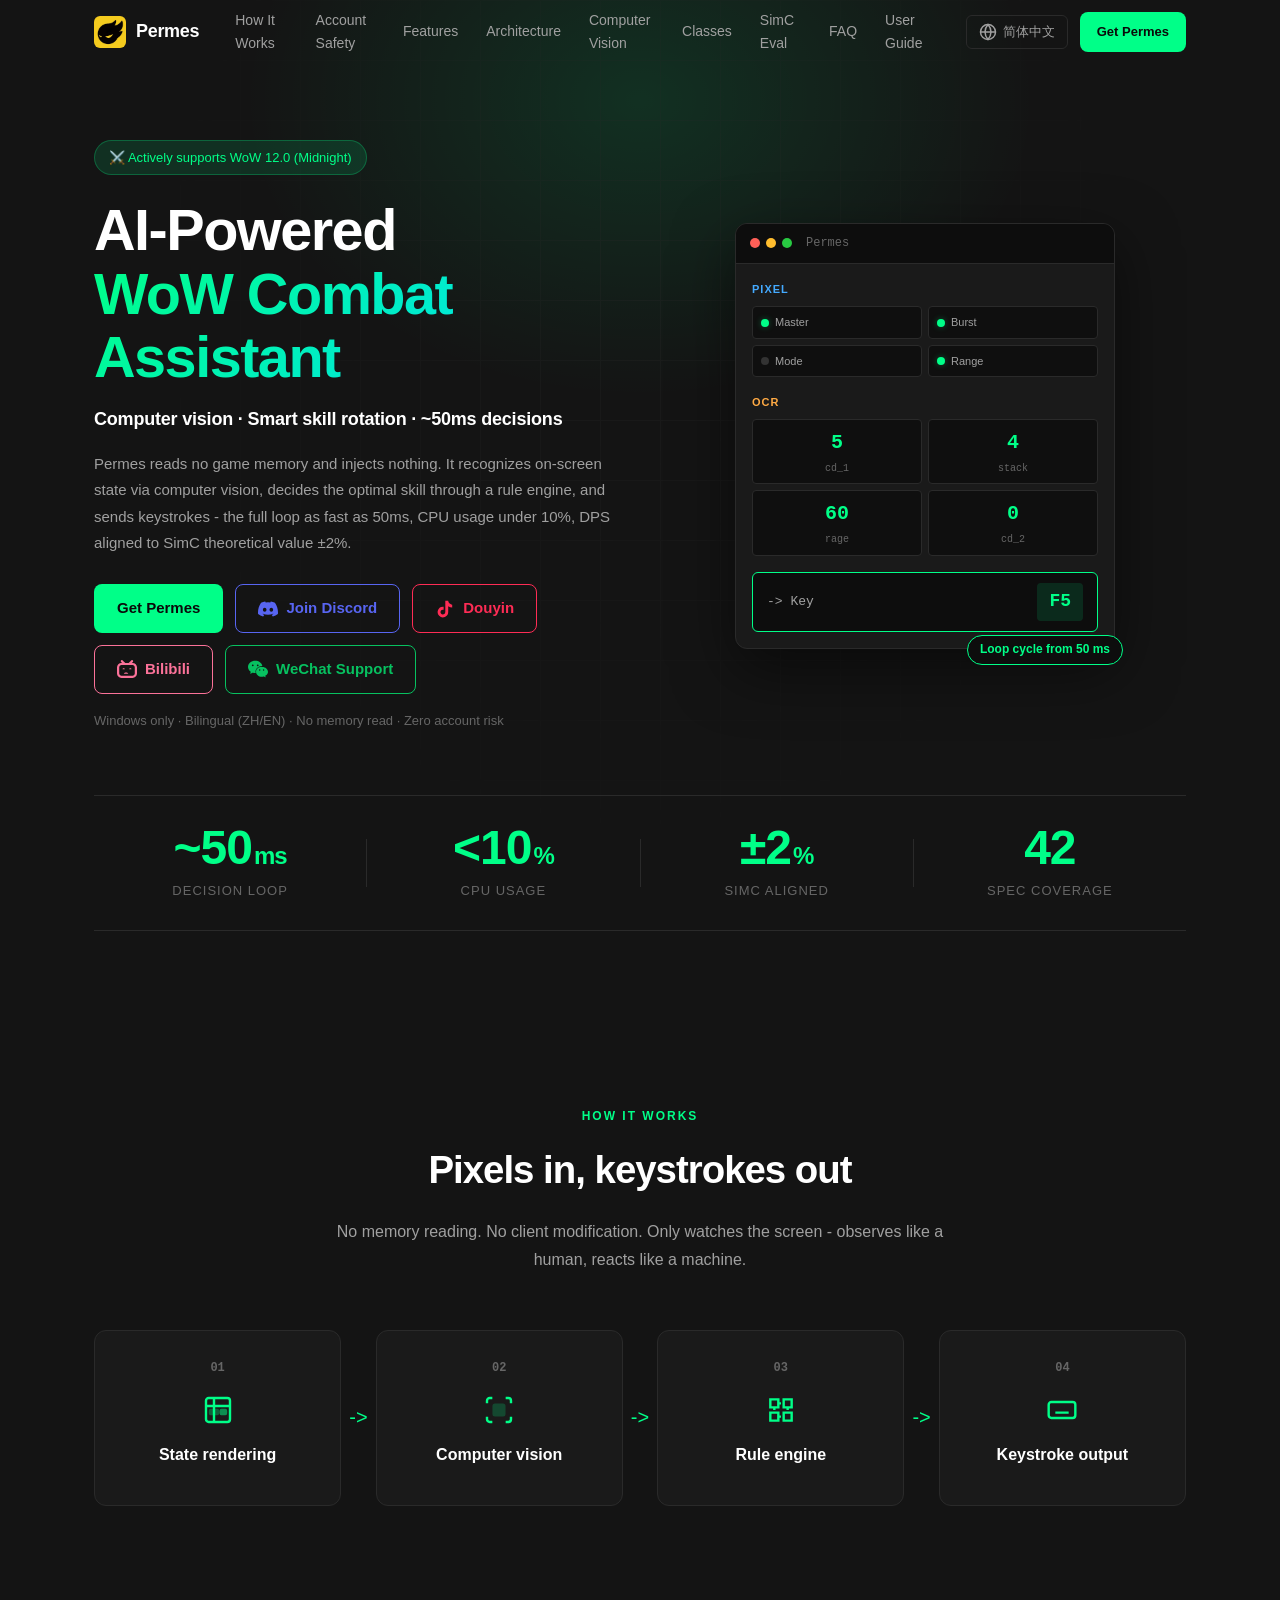
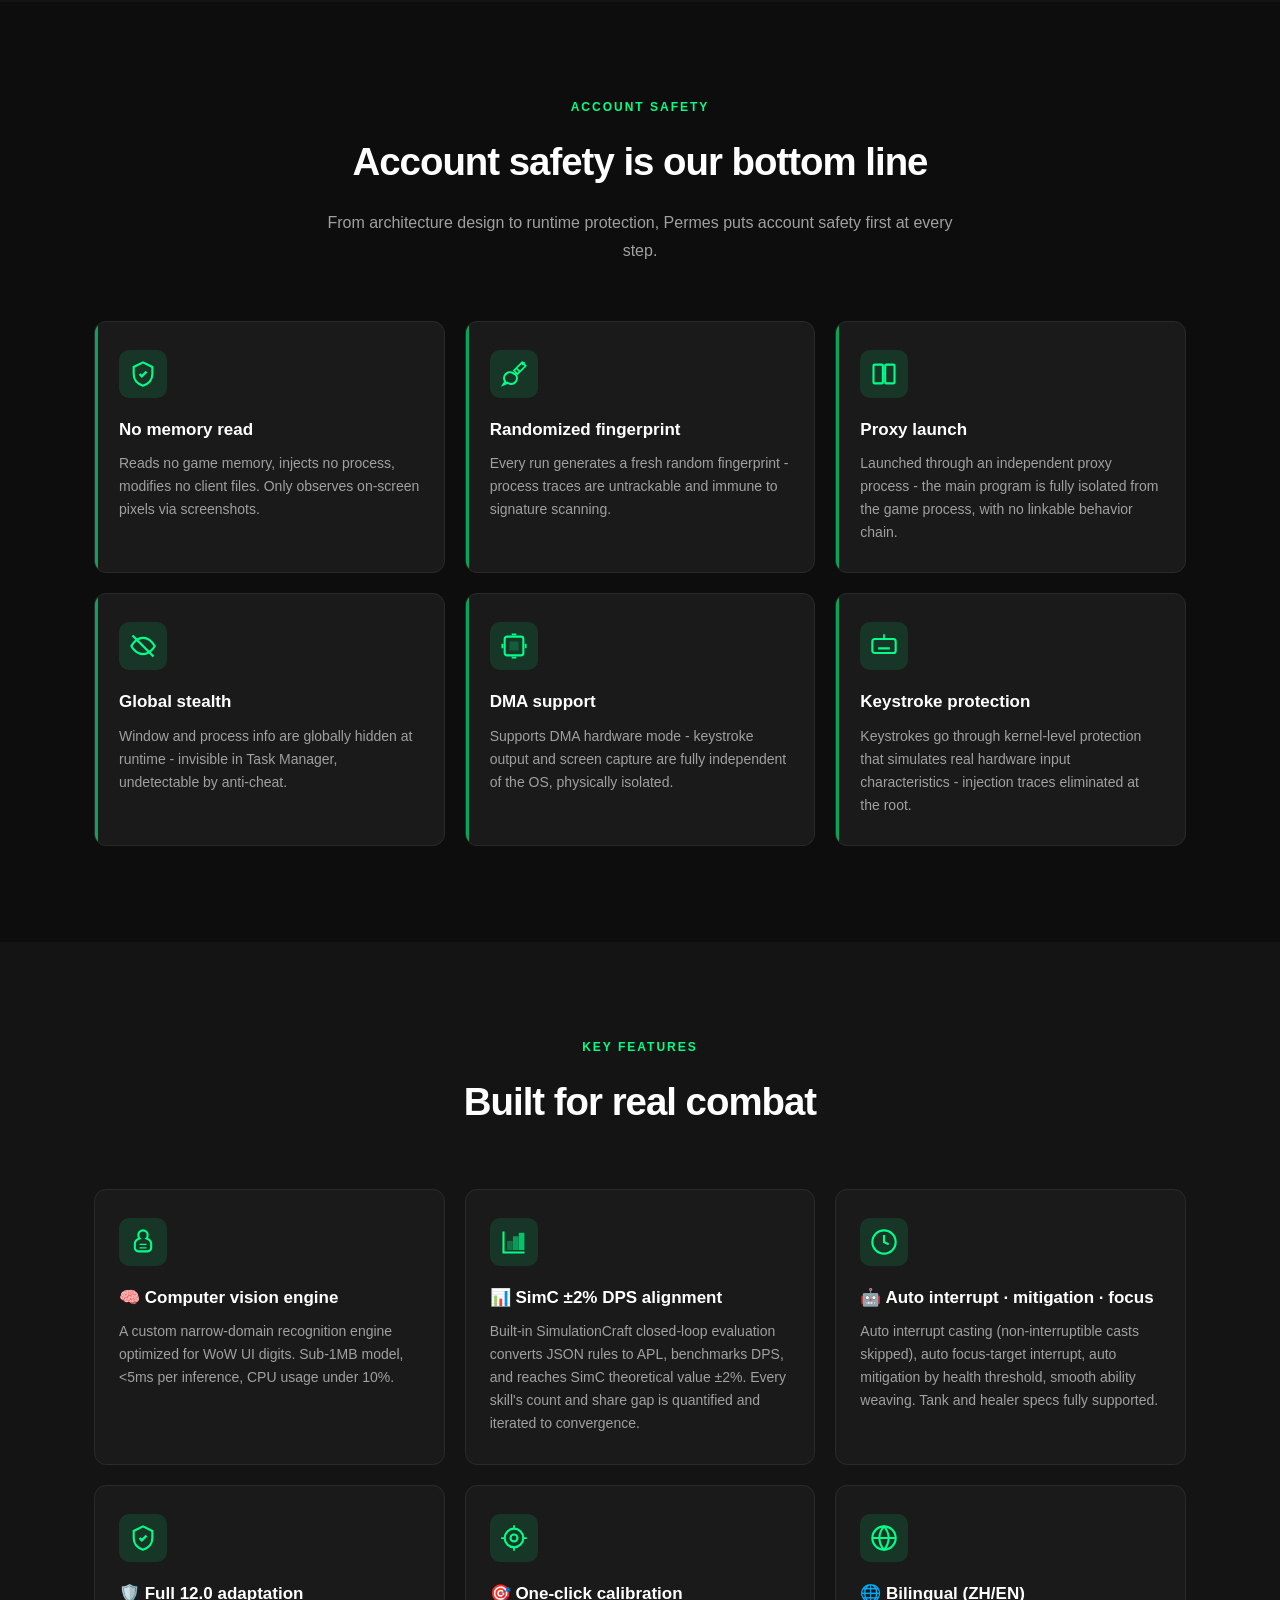
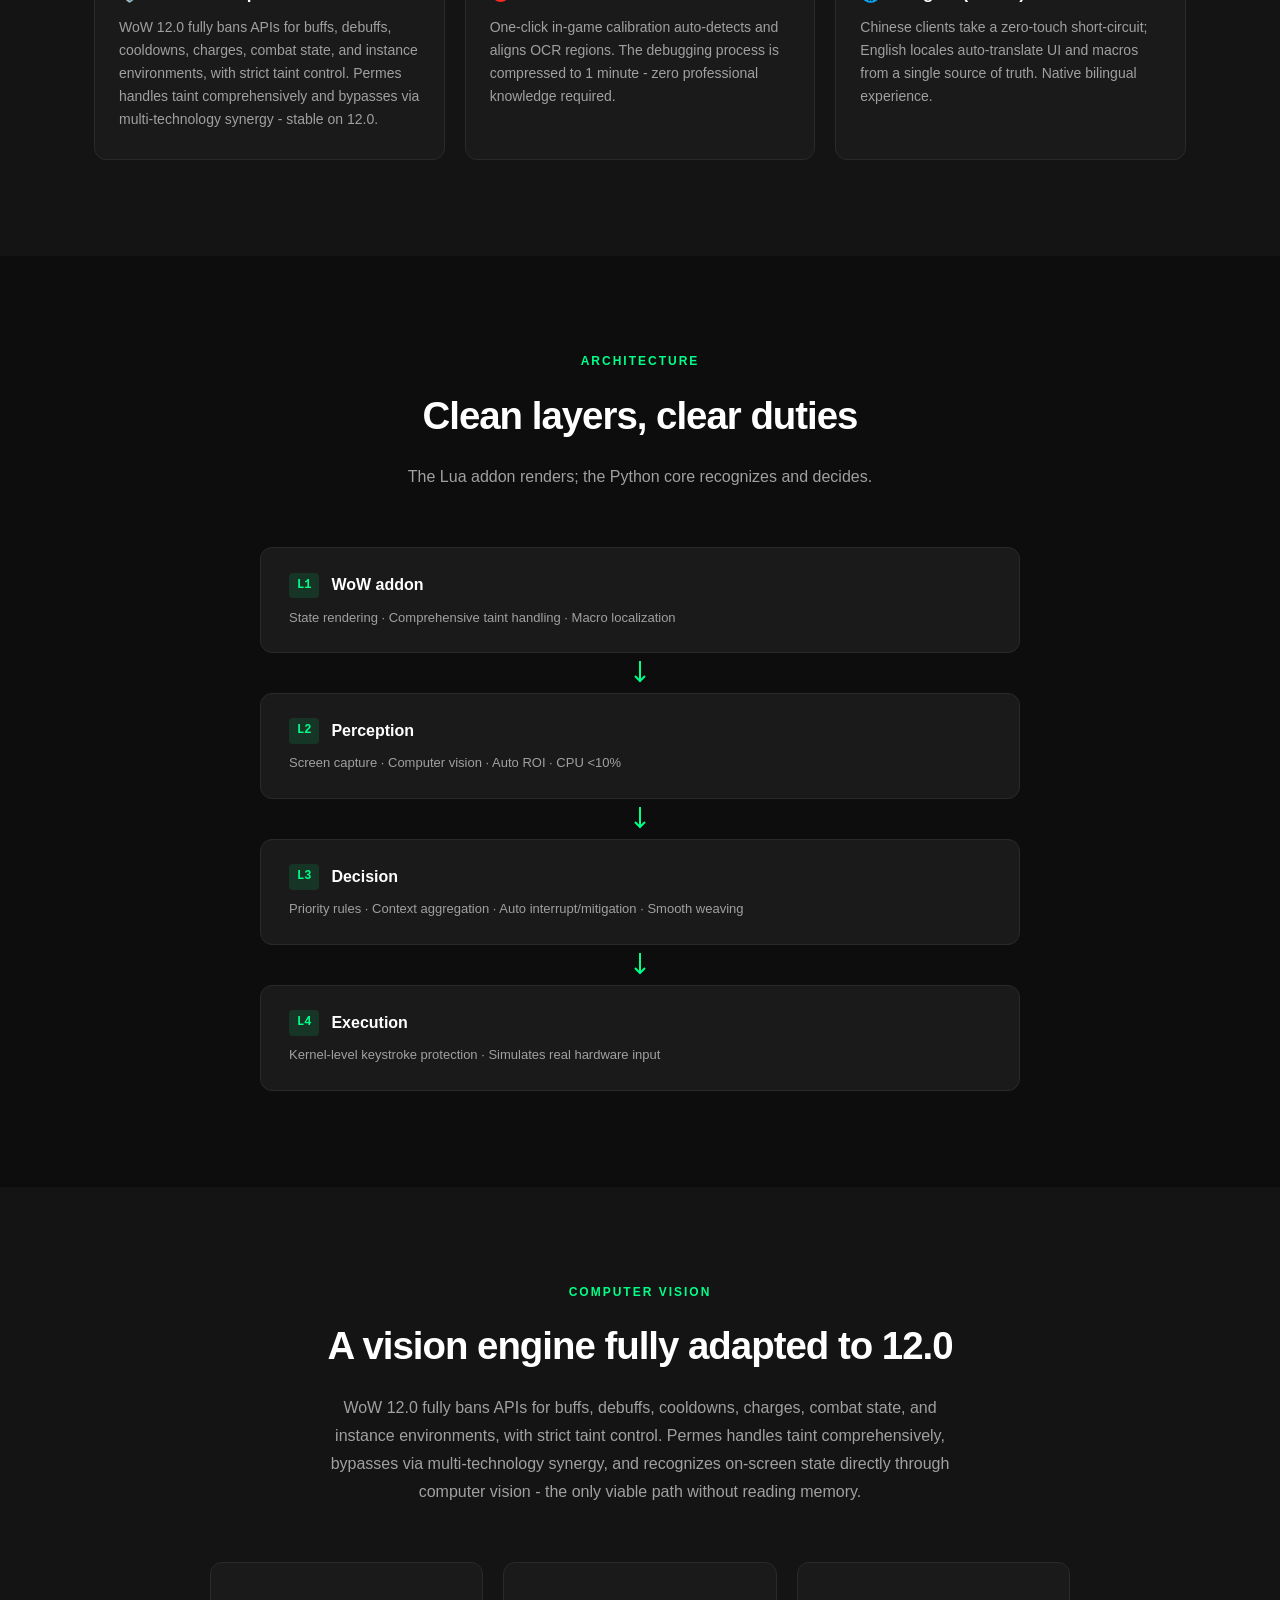
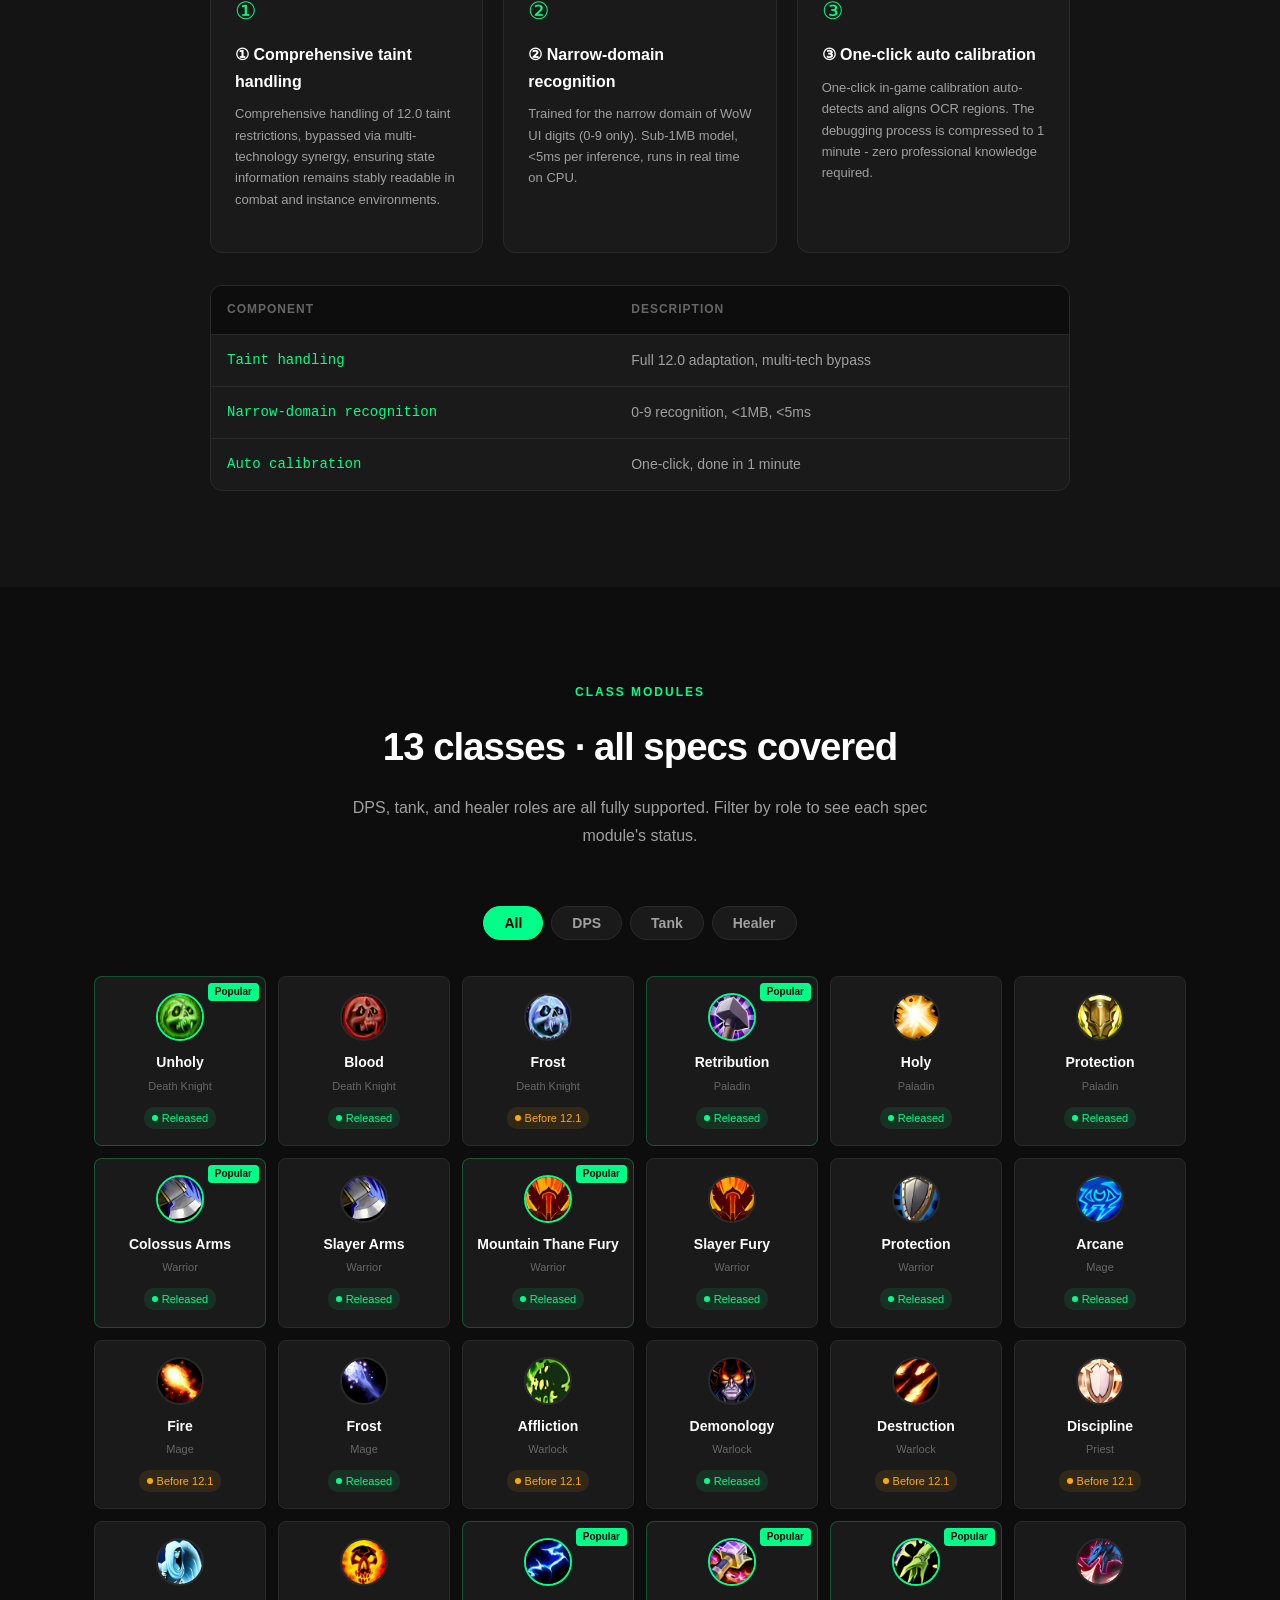
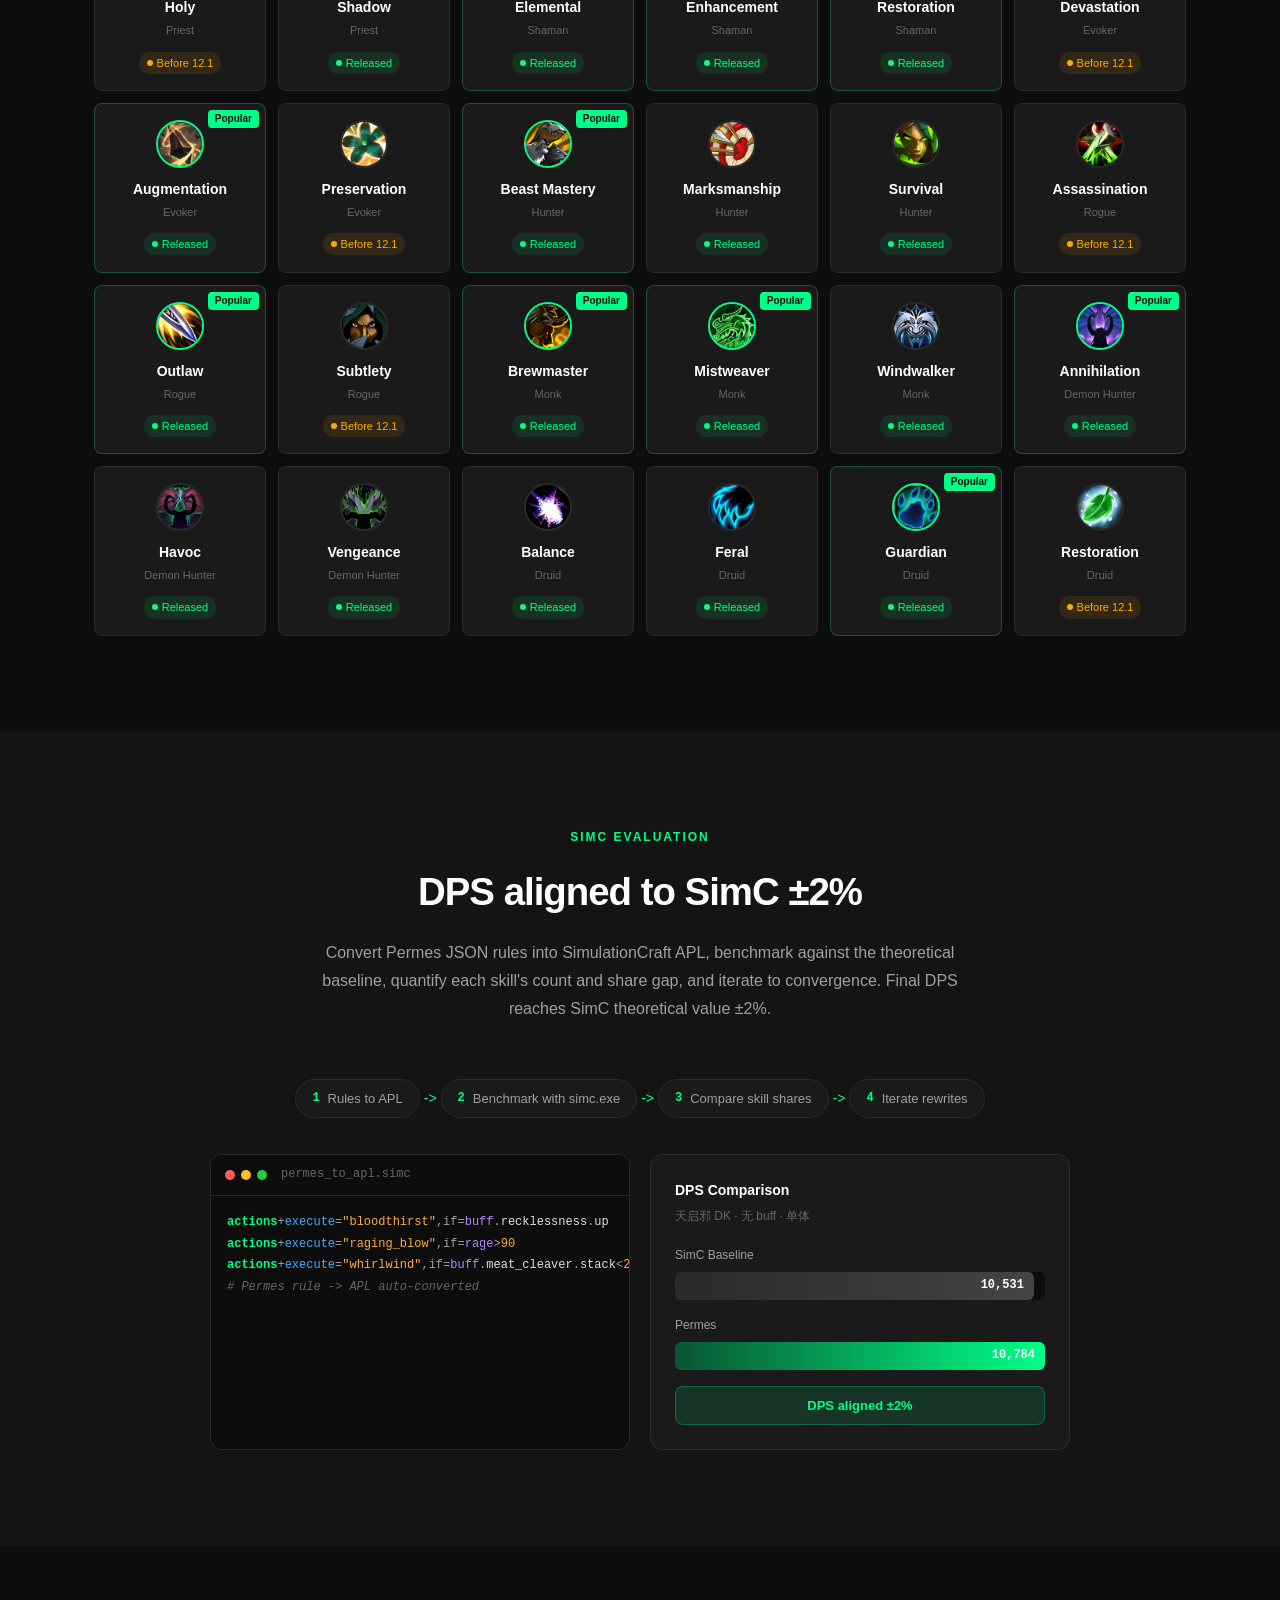
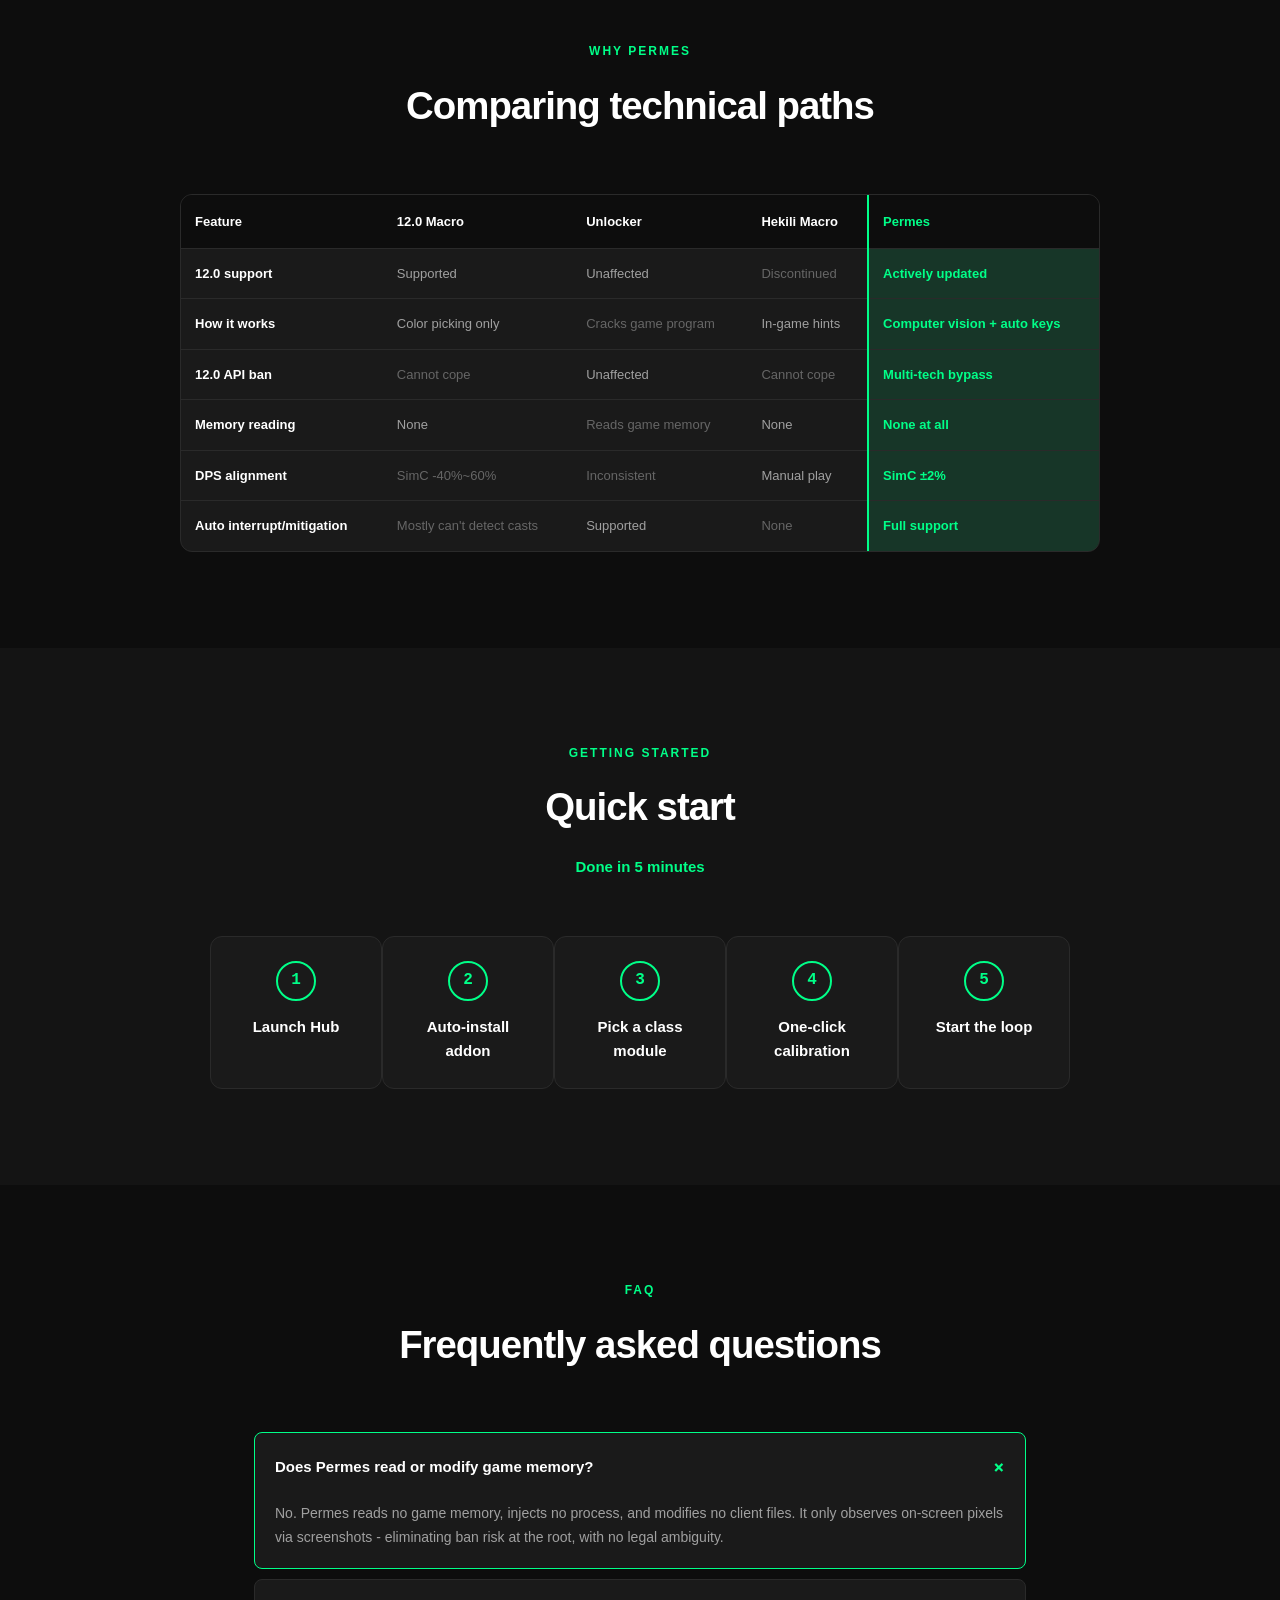
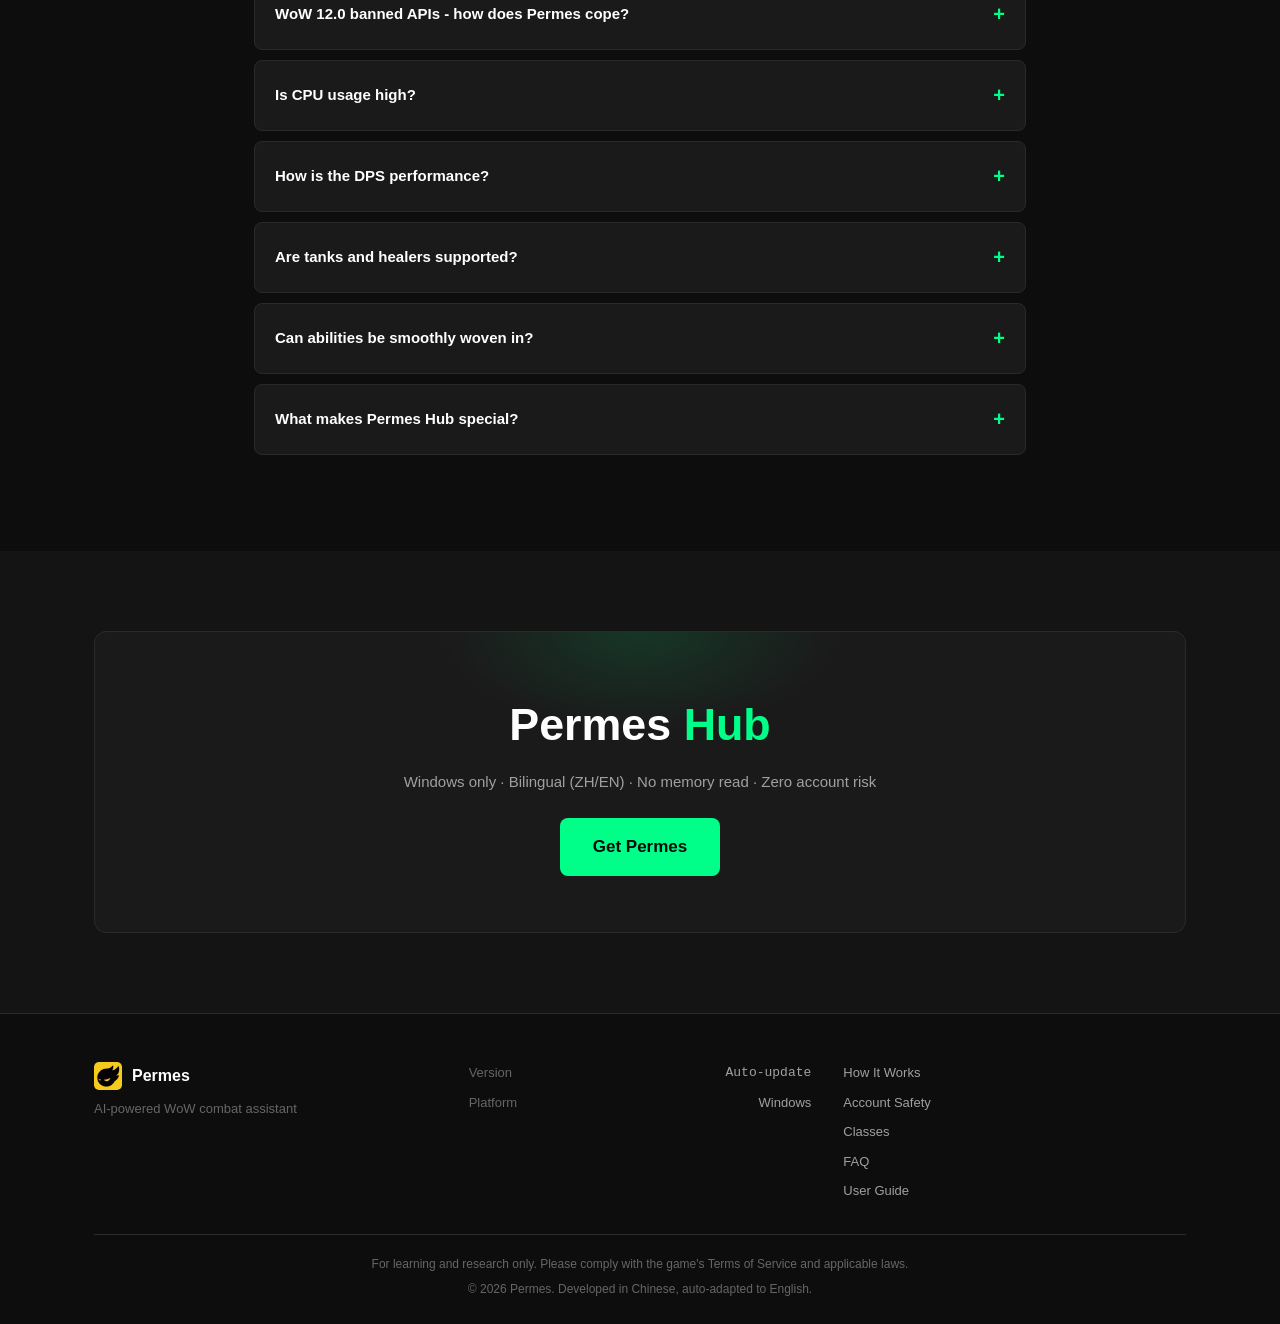
==== index.html @ 4dea97c3 "perf(guide): 教程截图 PNG->WebP，8.2MB->1.1MB 节省 87% - 19 张 guide 教程截图转为 WebP（质量 82），删除原 PNG - guide.html" ====
<!DOCTYPE html>
<html lang="zh">
<head>
  <meta charset="UTF-8">
  <meta name="viewport" content="width=device-width, initial-scale=1.0">
  <title>Permes · AI-Powered WoW Combat Assistant</title>
  <meta name="description" content="Permes - AI 驱动的魔兽世界战斗辅助。不读内存、不注入进程，计算机视觉技术，DPS 对齐 SimC ±2%，CPU 占用不足 10%，账号零风险。">
  <link rel="icon" href="assets/img/logo.png" type="image/png">
  <link rel="stylesheet" href="css/style.css">
  <script>
    // 在页面渲染前检测语言，避免英文用户看到中文闪烁
    (function () {
      try {
        var stored = localStorage.getItem('permes_lang');
        var lang = (stored === 'zh' || stored === 'en')
          ? stored
          : (navigator.language && navigator.language.startsWith('zh') ? 'zh' : 'en');
        document.documentElement.lang = lang;
        if (lang === 'en') {
          // 添加 class，CSS 在 i18n.js 执行前先隐藏带中文的 data-i18n 节点
          document.documentElement.classList.add('lang-loading');
        }
      } catch (e) {}
    })();
  </script>
</head>
<body>

<!-- ============ 导航 ============ -->
<nav id="navbar" class="navbar">
  <div class="nav-inner">
    <a href="#" class="nav-logo">
      <img src="assets/img/logo.png" alt="Permes" class="nav-logo-img">
      <span class="nav-logo-text">Permes</span>
    </a>
    <div class="nav-links" id="navLinks">
      <a href="#how" class="nav-link" data-i18n="nav.how">工作原理</a>
      <a href="#safety" class="nav-link" data-i18n="nav.safety">账号安全</a>
      <a href="#features" class="nav-link" data-i18n="nav.features">核心特性</a>
      <a href="#arch" class="nav-link" data-i18n="nav.arch">技术架构</a>
      <a href="#ocr" class="nav-link" data-i18n="nav.ocr">计算机视觉</a>
      <a href="#modules" class="nav-link" data-i18n="nav.modules">职业模块</a>
      <a href="#simc" class="nav-link" data-i18n="nav.simc">SimC 评估</a>
      <a href="#faq" class="nav-link" data-i18n="nav.faq">常见问题</a>
      <a href="guide.html" class="nav-link" data-i18n="nav.guide">使用手册</a>
    </div>
    <div class="nav-actions">
      <button class="lang-toggle" id="langToggle" aria-label="Switch language">
        <svg width="18" height="18" viewBox="0 0 24 24" fill="none" stroke="currentColor" stroke-width="2">
          <circle cx="12" cy="12" r="10"/>
          <path d="M2 12h20M12 2a15.3 15.3 0 0 1 4 10 15.3 15.3 0 0 1-4 10 15.3 15.3 0 0 1-4-10 15.3 15.3 0 0 1 4-10z"/>
        </svg>
        <span data-i18n="lang.switch">English</span>
      </button>
      <a href="#download" class="btn btn-primary btn-sm" data-i18n="nav.cta">获取 Permes</a>
    </div>
    <button class="nav-burger" id="navBurger" aria-label="Menu">
      <span></span><span></span><span></span>
    </button>
  </div>
</nav>

<!-- ============ Hero ============ -->
<section class="hero" id="top">
  <div class="hero-glow"></div>
  <div class="hero-grid"></div>
  <div class="container hero-inner">
    <div class="hero-content">
      <div class="hero-badge" data-i18n="hero.badge">⚔️ 持续支持 WoW 12.0（至暗之夜）</div>
      <h1 class="hero-title">
        <span data-i18n="hero.title1">AI 驱动的</span>
        <span class="accent" data-i18n="hero.title2">WoW 战斗辅助</span>
      </h1>
      <p class="hero-sub" data-i18n="hero.sub">计算机视觉 · 智能技能循环 · ~50ms 决策</p>
      <p class="hero-desc" data-i18n="hero.desc">Permes 不读取游戏内存、不注入进程，通过计算机视觉技术识别屏幕状态，规则引擎判定技能优先级发送按键。整条链路最低 50ms，CPU 占用不足 10%，DPS 对齐 SimC 理论值 ±2%。</p>
      <div class="hero-cta">
        <a href="#" class="btn btn-primary" data-i18n="hero.cta.primary" onclick="return false">获取 Permes</a>
        <a href="https://discord.gg/PU7jpWrsVA" target="_blank" rel="noopener" class="btn btn-discord">
          <svg width="20" height="20" viewBox="0 0 24 24" fill="currentColor" aria-hidden="true">
            <path d="M20.317 4.37a19.791 19.791 0 0 0-4.885-1.515.074.074 0 0 0-.079.037c-.21.375-.444.864-.608 1.25a18.27 18.27 0 0 0-5.487 0 12.64 12.64 0 0 0-.617-1.25.077.077 0 0 0-.079-.037A19.736 19.736 0 0 0 3.677 4.37a.07.07 0 0 0-.032.027C.533 9.046-.32 13.58.099 18.057a.082.082 0 0 0 .031.057 19.9 19.9 0 0 0 5.993 3.03.078.078 0 0 0 .084-.028 14.09 14.09 0 0 0 1.226-1.994.076.076 0 0 0-.041-.106 13.107 13.107 0 0 1-1.872-.892.077.077 0 0 1-.008-.128 10.2 10.2 0 0 0 .372-.292.074.074 0 0 1 .077-.01c3.928 1.793 8.18 1.793 12.062 0a.074.074 0 0 1 .078.01c.12.098.246.198.373.292a.077.077 0 0 1-.006.127 12.299 12.299 0 0 1-1.873.892.077.077 0 0 0-.041.107c.36.698.772 1.362 1.225 1.993a.076.076 0 0 0 .084.028 19.839 19.839 0 0 0 6.002-3.03.077.077 0 0 0 .032-.054c.5-5.177-.838-9.674-3.549-13.66a.061.061 0 0 0-.031-.03zM8.02 15.33c-1.183 0-2.157-1.085-2.157-2.419 0-1.333.956-2.419 2.157-2.419 1.21 0 2.176 1.096 2.157 2.42 0 1.333-.956 2.418-2.157 2.418zm7.975 0c-1.183 0-2.157-1.085-2.157-2.419 0-1.333.955-2.419 2.157-2.419 1.21 0 2.176 1.096 2.157 2.42 0 1.333-.946 2.418-2.157 2.418z"/>
          </svg>
          <span data-i18n="hero.cta.discord">加入 Discord</span>
        </a>
        <a href="https://www.douyin.com/user/MS4wLjABAAAA-Cp5xts-PnBYNBBfVB4XV_lAyjKEaIOIDc1sDf7WSZnHwgmMaRf3T42_6jo3Ru7G?from_tab_name=main" target="_blank" rel="noopener" class="btn btn-douyin">
          <svg width="20" height="20" viewBox="0 0 24 24" fill="currentColor" aria-hidden="true">
            <path d="M19.59 6.69a4.83 4.83 0 0 1-3.77-4.25V2h-3.45v13.67a2.89 2.89 0 0 1-5.2 1.74 2.89 2.89 0 0 1 2.31-4.64 2.93 2.93 0 0 1 .88.13V9.4a6.84 6.84 0 0 0-1-.05A6.33 6.33 0 0 0 5 20.1a6.34 6.34 0 0 0 10.86-4.43v-7a8.16 8.16 0 0 0 4.77 1.52v-3.4a4.85 4.85 0 0 1-1-.1z"/>
          </svg>
          <span data-i18n="hero.cta.douyin">抖音主页</span>
        </a>
        <a href="https://space.bilibili.com/254678544" target="_blank" rel="noopener" class="btn btn-bilibili">
          <svg width="20" height="20" viewBox="0 0 24 24" fill="currentColor" aria-hidden="true">
            <path d="M17.813 4.653h.854c1.51.054 2.769.578 3.773 1.574 1.004.995 1.524 2.249 1.56 3.76v7.36c-.036 1.51-.556 2.769-1.56 3.773s-2.262 1.524-3.773 1.56H5.333c-1.51-.036-2.769-.556-3.773-1.56S.036 18.858 0 17.347v-7.36c.036-1.511.556-2.765 1.56-3.76 1.004-.996 2.262-1.52 3.773-1.574h.774l-1.174-1.12a1.234 1.234 0 0 1-.373-.906c0-.356.124-.658.373-.907l.027-.027c.267-.249.573-.373.92-.373.347 0 .653.124.92.373L9.653 4.44c.071.071.134.142.187.213h4.267a.836.836 0 0 1 .16-.213l2.853-2.747c.267-.249.573-.373.92-.373.347 0 .662.151.929.4.267.249.391.551.391.907 0 .355-.124.657-.373.906zM5.333 7.24c-.746.018-1.373.276-1.88.773-.506.498-.769 1.13-.786 1.894v7.52c.017.764.28 1.395.786 1.893.507.498 1.134.756 1.88.773h13.334c.746-.017 1.373-.275 1.88-.773.506-.498.769-1.129.786-1.893v-7.52c-.017-.765-.28-1.396-.786-1.894-.507-.497-1.134-.755-1.88-.773zM8 11.107c.373 0 .684.124.933.373.25.249.383.569.4.96H6.667c.017-.391.15-.711.4-.96.249-.249.56-.373.933-.373zm8 0c.373 0 .684.124.933.373.25.249.383.569.4.96h-2.666c.017-.391.15-.711.4-.96.249-.249.56-.373.933-.373zm-6.773 5.493c.48-.284 1.02-.427 1.613-.427.596 0 1.138.143 1.627.427.489.284.862.671 1.12 1.16H8.107c.258-.489.631-.876 1.12-1.16z"/>
          </svg>
          <span data-i18n="hero.cta.bilibili">Bilibili 主页</span>
        </a>
        <a href="#" class="btn btn-wechat" id="wechatBtn" onclick="return false">
          <svg width="20" height="20" viewBox="0 0 24 24" fill="currentColor" aria-hidden="true">
            <path d="M8.691 2.188C3.891 2.188 0 5.476 0 9.53c0 2.212 1.17 4.203 3.002 5.55a.59.59 0 0 1 .213.665l-.39 1.48c-.019.07-.048.141-.048.213 0 .163.13.295.29.295a.328.328 0 0 0 .186-.059l2.009-1.166a.798.798 0 0 1 .608-.12c1.077.293 2.205.45 3.355.45h.061a6.167 6.167 0 0 1-.242-1.722c0-3.777 3.527-6.838 7.882-6.838.092 0 .184.002.275.005C16.532 4.702 12.891 2.188 8.691 2.188zm-2.99 4.329a1.07 1.07 0 1 1 0 2.14 1.07 1.07 0 0 1 0-2.14zm5.981 0a1.07 1.07 0 1 1 0 2.14 1.07 1.07 0 0 1 0-2.14zm4.768 2.747c-3.767 0-6.822 2.695-6.822 6.023 0 3.328 3.055 6.023 6.822 6.023.784 0 1.543-.118 2.252-.337a.637.637 0 0 1 .485.095l1.61.934a.262.262 0 0 0 .149.047c.128 0 .231-.105.231-.236 0-.058-.023-.114-.038-.17l-.312-1.184a.473.473 0 0 1 .171-.532C22.86 19.077 24 17.476 24 15.672c0-3.328-3.055-6.023-6.821-6.023h-.729zm-2.395 3.146a.856.856 0 1 1 0 1.712.856.856 0 0 1 0-1.712zm4.681 0a.856.856 0 1 1 0 1.712.856.856 0 0 1 0-1.712z"/>
          </svg>
          <span data-i18n="hero.cta.wechat">微信客服</span>
        </a>
      </div>
      <p class="hero-note" data-i18n="hero.note">仅支持 Windows · 中英双语 · 不读内存 · 账号零风险</p>
    </div>
    <div class="hero-visual">
      <div class="hero-demo">
        <div class="demo-window">
          <div class="demo-titlebar">
            <span class="dot dot-r"></span>
            <span class="dot dot-y"></span>
            <span class="dot dot-g"></span>
            <span class="demo-title">Permes</span>
          </div>
          <div class="demo-body">
            <div class="demo-pixel-section">
              <div class="demo-section-label">Pixel</div>
              <div class="demo-bars">
                <div class="demo-bar"><span class="bar-led on"></span><span class="bar-label" data-i18n="demo.bar.master">总开关</span></div>
                <div class="demo-bar"><span class="bar-led on"></span><span class="bar-label" data-i18n="demo.bar.burst">爆发</span></div>
                <div class="demo-bar"><span class="bar-led"></span><span class="bar-label" data-i18n="demo.bar.mode">模式</span></div>
                <div class="demo-bar"><span class="bar-led on"></span><span class="bar-label" data-i18n="demo.bar.range">距离</span></div>
              </div>
            </div>
            <div class="demo-ocr-section">
              <div class="demo-section-label ocr">OCR</div>
              <div class="demo-ocr-grid">
                <div class="demo-ocr-item"><span class="ocr-val" id="ocr1">12</span><span class="ocr-lbl">cd_1</span></div>
                <div class="demo-ocr-item"><span class="ocr-val" id="ocr2">3</span><span class="ocr-lbl">stack</span></div>
                <div class="demo-ocr-item"><span class="ocr-val" id="ocr3">85</span><span class="ocr-lbl">rage</span></div>
                <div class="demo-ocr-item"><span class="ocr-val" id="ocr4">0</span><span class="ocr-lbl">cd_2</span></div>
              </div>
            </div>
            <div class="demo-action">
              <div class="demo-action-label">-> Key</div>
              <div class="demo-key" id="demoKey">F5</div>
            </div>
          </div>
        </div>
        <div class="demo-loop-badge" data-i18n="how.loop">循环周期最低 50 ms</div>
      </div>
    </div>
  </div>
  <div class="container">
    <div class="stats-bar">
      <div class="stat-item reveal">
        <div class="stat-num">~50<span class="stat-unit">ms</span></div>
        <div class="stat-label" data-i18n="stat.loop">决策循环</div>
      </div>
      <div class="stat-divider"></div>
      <div class="stat-item reveal">
        <div class="stat-num">&lt;10<span class="stat-unit">%</span></div>
        <div class="stat-label" data-i18n="stat.cpu">CPU 占用</div>
      </div>
      <div class="stat-divider"></div>
      <div class="stat-item reveal">
        <div class="stat-num">±2<span class="stat-unit">%</span></div>
        <div class="stat-label" data-i18n="stat.accuracy">SimC 对齐</div>
      </div>
      <div class="stat-divider"></div>
      <div class="stat-item reveal">
        <div class="stat-num" data-count="42">0</div>
        <div class="stat-label" data-i18n="stat.modules">专精覆盖</div>
      </div>
    </div>
  </div>
</section>

<!-- ============ 工作原理（简约：无 desc） ============ -->
<section class="section" id="how">
  <div class="container">
    <div class="section-head reveal">
      <div class="eyebrow" data-i18n="how.eyebrow">HOW IT WORKS</div>
      <h2 class="section-title" data-i18n="how.title">像素进，按键出</h2>
      <p class="section-lead" data-i18n="how.lead">不读取游戏内存，不修改客户端。只看屏幕--像人一样观察，像机器一样反应。</p>
    </div>
    <div class="how-flow">
      <div class="how-step reveal">
        <div class="how-step-num">01</div>
        <div class="how-step-icon">
          <svg width="32" height="32" viewBox="0 0 24 24" fill="none" stroke="currentColor" stroke-width="1.8">
            <rect x="3" y="3" width="18" height="18" rx="2"/>
            <path d="M3 9h18M9 3v18"/>
            <rect x="6" y="12" width="6" height="3" rx="0.5" fill="currentColor" opacity="0.3"/>
            <rect x="14" y="12" width="4" height="3" rx="0.5" fill="currentColor" opacity="0.5"/>
          </svg>
        </div>
        <h3 data-i18n="how.s1.title">状态渲染</h3>
      </div>
      <div class="how-arrow">-></div>
      <div class="how-step reveal">
        <div class="how-step-num">02</div>
        <div class="how-step-icon">
          <svg width="32" height="32" viewBox="0 0 24 24" fill="none" stroke="currentColor" stroke-width="1.8">
            <path d="M3 7V5a2 2 0 0 1 2-2h2M17 3h2a2 2 0 0 1 2 2v2M21 17v2a2 2 0 0 1-2 2h-2M7 21H5a2 2 0 0 1-2-2v-2"/>
            <rect x="8" y="8" width="8" height="8" rx="1" fill="currentColor" opacity="0.2"/>
          </svg>
        </div>
        <h3 data-i18n="how.s2.title">计算机视觉</h3>
      </div>
      <div class="how-arrow">-></div>
      <div class="how-step reveal">
        <div class="how-step-num">03</div>
        <div class="how-step-icon">
          <svg width="32" height="32" viewBox="0 0 24 24" fill="none" stroke="currentColor" stroke-width="1.8">
            <path d="M4 4h6v6H4zM14 4h6v6h-6zM4 14h6v6H4zM14 14h6v6h-6z"/>
            <path d="M10 7h4M7 10v4M17 10v4M10 17h4" stroke-dasharray="2 2"/>
          </svg>
        </div>
        <h3 data-i18n="how.s3.title">规则引擎</h3>
      </div>
      <div class="how-arrow">-></div>
      <div class="how-step reveal">
        <div class="how-step-num">04</div>
        <div class="how-step-icon">
          <svg width="32" height="32" viewBox="0 0 24 24" fill="none" stroke="currentColor" stroke-width="1.8">
            <rect x="2" y="6" width="20" height="12" rx="2"/>
            <path d="M6 10h.01M10 10h.01M14 10h.01M18 10h.01M7 14h10"/>
          </svg>
        </div>
        <h3 data-i18n="how.s4.title">按键发送</h3>
      </div>
    </div>
  </div>
</section>

<!-- ============ 账号安全 ============ -->
<section class="section section-alt" id="safety">
  <div class="container">
    <div class="section-head reveal">
      <div class="eyebrow" data-i18n="safety.eyebrow">ACCOUNT SAFETY</div>
      <h2 class="section-title" data-i18n="safety.title">账号安全是我们的底线</h2>
      <p class="section-lead" data-i18n="safety.lead">从架构设计到运行时保护，Permes 在每一个环节都把账号安全放在第一位。</p>
    </div>
    <div class="safety-grid">
      <div class="safety-card reveal">
        <div class="safety-icon">
          <svg width="28" height="28" viewBox="0 0 24 24" fill="none" stroke="currentColor" stroke-width="1.8">
            <path d="M12 2L4 6v6c0 5 3.5 8.5 8 10 4.5-1.5 8-5 8-10V6l-8-4z"/>
            <path d="M9 12l2 2 4-4" stroke-width="2"/>
          </svg>
        </div>
        <h3 data-i18n="safety.f1.title">不读内存</h3>
        <p data-i18n="safety.f1.desc">不读取游戏内存、不注入进程、不修改客户端文件。仅通过截图观察屏幕像素。</p>
      </div>
      <div class="safety-card reveal">
        <div class="safety-icon">
          <svg width="28" height="28" viewBox="0 0 24 24" fill="none" stroke="currentColor" stroke-width="1.8">
            <path d="M21 2l-2 2m-7.5 7.5a5 5 0 0 0-7 7L3 21l3.5-1.5a5 5 0 0 0 7-7z"/>
            <path d="M14 7l3 3M19 2l3 3-7 7-3-3z" stroke-width="1.5"/>
          </svg>
        </div>
        <h3 data-i18n="safety.f2.title">全随机特征码</h3>
        <p data-i18n="safety.f2.desc">每次运行生成全新随机特征码，进程指纹不可追溯，无法被特征扫描识别。</p>
      </div>
      <div class="safety-card reveal">
        <div class="safety-icon">
          <svg width="28" height="28" viewBox="0 0 24 24" fill="none" stroke="currentColor" stroke-width="1.8">
            <rect x="3" y="4" width="8" height="16" rx="1"/>
            <rect x="13" y="4" width="8" height="16" rx="1"/>
            <path d="M11 12h2" stroke-dasharray="1 2"/>
          </svg>
        </div>
        <h3 data-i18n="safety.f3.title">代理启动</h3>
        <p data-i18n="safety.f3.desc">通过独立代理进程启动，主程序与游戏进程完全隔离，行为链路不可关联。</p>
      </div>
      <div class="safety-card reveal">
        <div class="safety-icon">
          <svg width="28" height="28" viewBox="0 0 24 24" fill="none" stroke="currentColor" stroke-width="1.8">
            <path d="M2 12s3.5-7 10-7 10 7 10 7-3.5 7-10 7-10-7-10-7z"/>
            <path d="M3 3l18 18" stroke-width="2"/>
          </svg>
        </div>
        <h3 data-i18n="safety.f4.title">全局隐藏</h3>
        <p data-i18n="safety.f4.desc">运行时全局隐藏窗口与进程信息，任务管理器不可见，反作弊系统不可探测。</p>
      </div>
      <div class="safety-card reveal">
        <div class="safety-icon">
          <svg width="28" height="28" viewBox="0 0 24 24" fill="none" stroke="currentColor" stroke-width="1.8">
            <rect x="4" y="4" width="16" height="16" rx="2"/>
            <path d="M9 9h6v6H9z" fill="currentColor" opacity="0.2"/>
            <path d="M2 10v4M22 10v4M10 2h4M10 22h4" stroke-width="1.5"/>
          </svg>
        </div>
        <h3 data-i18n="safety.f5.title">支持 DMA</h3>
        <p data-i18n="safety.f5.desc">支持 DMA 硬件模式，按键发送与截图采集完全独立于操作系统，物理级隔离。</p>
      </div>
      <div class="safety-card reveal">
        <div class="safety-icon">
          <svg width="28" height="28" viewBox="0 0 24 24" fill="none" stroke="currentColor" stroke-width="1.8">
            <rect x="2" y="6" width="20" height="12" rx="2"/>
            <path d="M6 10h.01M10 10h.01M14 10h.01M18 10h.01M7 14h10"/>
            <path d="M12 2v4" stroke-width="1.5"/>
          </svg>
        </div>
        <h3 data-i18n="safety.f6.title">按键保护</h3>
        <p data-i18n="safety.f6.desc">按键发送经过内核级保护，模拟真实硬件输入特征，注入痕迹从根源消除。</p>
      </div>
    </div>
  </div>
</section>

<!-- ============ 核心特性 ============ -->
<section class="section" id="features">
  <div class="container">
    <div class="section-head reveal">
      <div class="eyebrow" data-i18n="feat.eyebrow">KEY FEATURES</div>
      <h2 class="section-title" data-i18n="feat.title">为真实战斗而生</h2>
    </div>
    <div class="features-grid">
      <div class="feature-card reveal">
        <div class="feature-icon">
          <svg width="28" height="28" viewBox="0 0 24 24" fill="none" stroke="currentColor" stroke-width="1.8">
            <path d="M12 2a4 4 0 0 1 4 4c0 1.5-.5 2.5-1 3 2 .5 4 2 4 5v3a3 3 0 0 1-3 3H8a3 3 0 0 1-3-3v-3c0-3 2-4.5 4-5-.5-.5-1-1.5-1-3a4 4 0 0 1 4-4z"/>
            <path d="M9 14h6M9 17h6" stroke-width="1.2"/>
          </svg>
        </div>
        <h3 data-i18n="feat.f1.title">🧠 计算机视觉引擎</h3>
        <p data-i18n="feat.f1.desc">自研窄域识别引擎，针对 WoW UI 数字优化，模型不足 1MB，单次推理 <5ms，CPU 占用不足 10%。</p>
      </div>
      <div class="feature-card reveal">
        <div class="feature-icon">
          <svg width="28" height="28" viewBox="0 0 24 24" fill="none" stroke="currentColor" stroke-width="1.8">
            <path d="M3 3v18h18"/>
            <rect x="7" y="12" width="3" height="6" fill="currentColor" opacity="0.3"/>
            <rect x="12" y="8" width="3" height="10" fill="currentColor" opacity="0.5"/>
            <rect x="17" y="5" width="3" height="13" fill="currentColor" opacity="0.7"/>
          </svg>
        </div>
        <h3 data-i18n="feat.f2.title">📊 SimC ±2% DPS 对齐</h3>
        <p data-i18n="feat.f2.desc">内置 SimulationCraft 闭环评估，JSON 规则转 APL 跑分，DPS 达到 SimC 理论值 ±2%。量化每个技能的次数与占比差距，迭代到收敛。</p>
      </div>
      <div class="feature-card reveal">
        <div class="feature-icon">
          <svg width="28" height="28" viewBox="0 0 24 24" fill="none" stroke="currentColor" stroke-width="1.8">
            <circle cx="12" cy="12" r="10"/>
            <path d="M12 6v6l4 2"/>
          </svg>
        </div>
        <h3 data-i18n="feat.f3.title">🤖 自动打断 · 减伤 · 焦点</h3>
        <p data-i18n="feat.f3.desc">自动打断施法（不断钢条）、自动焦点打断、按血量阈值自动减伤释放防御技能、顺滑插入技能。坦克与治疗专精完整支持。</p>
      </div>
      <div class="feature-card reveal">
        <div class="feature-icon">
          <svg width="28" height="28" viewBox="0 0 24 24" fill="none" stroke="currentColor" stroke-width="1.8">
            <path d="M12 2L4 6v6c0 5 3.5 8.5 8 10 4.5-1.5 8-5 8-10V6l-8-4z"/>
            <path d="M9 12l2 2 4-4" stroke-width="2"/>
          </svg>
        </div>
        <h3 data-i18n="feat.f4.title">🛡️ 12.0 全面适配</h3>
        <p data-i18n="feat.f4.desc">WoW 12.0 对 buff、debuff、技能冷却、充能、战斗状态、副本环境全面封禁 API 并严控 taint。Permes 对 taint 做了全面处理，多技术协同绕过，12.0 依然稳定运行。</p>
      </div>
      <div class="feature-card reveal">
        <div class="feature-icon">
          <svg width="28" height="28" viewBox="0 0 24 24" fill="none" stroke="currentColor" stroke-width="1.8">
            <circle cx="12" cy="12" r="3"/>
            <circle cx="12" cy="12" r="8"/>
            <path d="M12 1v3M12 20v3M1 12h3M20 12h3" stroke-width="1.5"/>
          </svg>
        </div>
        <h3 data-i18n="feat.f5.title">🎯 一键校准</h3>
        <p data-i18n="feat.f5.desc">游戏内一键校准，自动检测对齐 OCR 区域，调试过程压缩到 1 分钟，零专业知识门槛。</p>
      </div>
      <div class="feature-card reveal">
        <div class="feature-icon">
          <svg width="28" height="28" viewBox="0 0 24 24" fill="none" stroke="currentColor" stroke-width="1.8">
            <circle cx="12" cy="12" r="10"/>
            <path d="M2 12h20M12 2a15.3 15.3 0 0 1 4 10 15.3 15.3 0 0 1-4 10 15.3 15.3 0 0 1-4-10 15.3 15.3 0 0 1 4-10z"/>
          </svg>
        </div>
        <h3 data-i18n="feat.f6.title">🌐 中英双语</h3>
        <p data-i18n="feat.f6.desc">中文客户端走短路逻辑，零感知；英文环境自动翻译 UI 与宏，单一真相源，原生双语体验。</p>
      </div>
    </div>
  </div>
</section>

<!-- ============ 技术架构（简约） ============ -->
<section class="section section-alt" id="arch">
  <div class="container">
    <div class="section-head reveal">
      <div class="eyebrow" data-i18n="arch.eyebrow">ARCHITECTURE</div>
      <h2 class="section-title" data-i18n="arch.title">清晰分层，各司其职</h2>
      <p class="section-lead" data-i18n="arch.lead">Lua 插件负责渲染，Python 核心负责识别与决策。</p>
    </div>
    <div class="arch-stack">
      <div class="arch-layer reveal">
        <div class="arch-layer-head">
          <span class="arch-layer-num">L1</span>
          <h3 data-i18n="arch.l1.title">WoW 插件层</h3>
        </div>
        <p data-i18n="arch.l1.desc">状态渲染 · taint 全面处理 · 宏本地化</p>
      </div>
      <div class="arch-connector">
        <svg width="16" height="24" viewBox="0 0 16 24"><path d="M8 0v20M3 15l5 5 5-5" stroke="currentColor" stroke-width="2" fill="none"/></svg>
      </div>
      <div class="arch-layer reveal">
        <div class="arch-layer-head">
          <span class="arch-layer-num">L2</span>
          <h3 data-i18n="arch.l2.title">感知层</h3>
        </div>
        <p data-i18n="arch.l2.desc">截图采集 · 计算机视觉 · ROI 自动定位 · CPU <10%</p>
      </div>
      <div class="arch-connector">
        <svg width="16" height="24" viewBox="0 0 16 24"><path d="M8 0v20M3 15l5 5 5-5" stroke="currentColor" stroke-width="2" fill="none"/></svg>
      </div>
      <div class="arch-layer reveal">
        <div class="arch-layer-head">
          <span class="arch-layer-num">L3</span>
          <h3 data-i18n="arch.l3.title">决策层</h3>
        </div>
        <p data-i18n="arch.l3.desc">优先级规则 · 上下文聚合 · 自动打断/减伤 · 顺滑插入</p>
      </div>
      <div class="arch-connector">
        <svg width="16" height="24" viewBox="0 0 16 24"><path d="M8 0v20M3 15l5 5 5-5" stroke="currentColor" stroke-width="2" fill="none"/></svg>
      </div>
      <div class="arch-layer reveal">
        <div class="arch-layer-head">
          <span class="arch-layer-num">L4</span>
          <h3 data-i18n="arch.l4.title">执行层</h3>
        </div>
        <p data-i18n="arch.l4.desc">内核级按键保护 · 模拟真实硬件输入</p>
      </div>
    </div>
  </div>
</section>

<!-- ============ 计算机视觉 ============ -->
<section class="section" id="ocr">
  <div class="container">
    <div class="section-head reveal">
      <div class="eyebrow" data-i18n="ocr.eyebrow">COMPUTER VISION</div>
      <h2 class="section-title" data-i18n="ocr.title">12.0 全面适配的视觉引擎</h2>
      <p class="section-lead" data-i18n="ocr.lead">WoW 12.0 对 buff、debuff、技能冷却、充能、战斗状态、副本环境全面封禁 API 并严控 taint。Permes 对 taint 做了全面处理，多技术协同绕过，通过计算机视觉直接识别屏幕状态--这是不读内存的唯一可行路径。</p>
    </div>
    <div class="ocr-content">
      <div class="ocr-phases ocr-phases-3">
        <div class="ocr-phase reveal">
          <div class="ocr-phase-num">①</div>
          <h3 data-i18n="ocr.p1.title">① taint 全面处理</h3>
          <p data-i18n="ocr.p1.desc">对 12.0 的 taint 限制做全面处理，多技术协同绕过，确保状态信息在战斗与副本环境中稳定可读。</p>
        </div>
        <div class="ocr-phase reveal">
          <div class="ocr-phase-num">②</div>
          <h3 data-i18n="ocr.p2.title">② 窄域识别引擎</h3>
          <p data-i18n="ocr.p2.desc">针对 WoW UI 数字窄域训练，仅识别 0-9。模型不足 1MB，单次推理 <5ms，CPU 即可实时运行。</p>
        </div>
        <div class="ocr-phase reveal">
          <div class="ocr-phase-num">③</div>
          <h3 data-i18n="ocr.p3.title">③ 一键自动校准</h3>
          <p data-i18n="ocr.p3.desc">游戏内一键校准，自动检测对齐 OCR 区域，调试过程压缩到 1 分钟，零专业知识门槛。</p>
        </div>
      </div>
      <div class="ocr-table-wrap reveal">
        <table class="ocr-table">
          <thead>
            <tr>
              <th data-i18n="ocr.th.model">组件</th>
              <th data-i18n="ocr.th.note">说明</th>
            </tr>
          </thead>
          <tbody>
            <tr>
              <td class="mono" data-i18n="ocr.r1.model">taint 处理</td>
              <td data-i18n="ocr.r1.note">12.0 全面适配，多技术协同绕过</td>
            </tr>
            <tr>
              <td class="mono" data-i18n="ocr.r2.model">窄域识别</td>
              <td data-i18n="ocr.r2.note">0-9 识别，<1MB，<5ms</td>
            </tr>
            <tr>
              <td class="mono" data-i18n="ocr.r3.model">自动校准</td>
              <td data-i18n="ocr.r3.note">一键校准，1 分钟搞定</td>
            </tr>
          </tbody>
        </table>
      </div>
    </div>
  </div>
</section>

<!-- ============ 职业模块 ============ -->
<section class="section section-alt" id="modules">
  <div class="container">
    <div class="section-head reveal">
      <div class="eyebrow" data-i18n="mod.eyebrow">CLASS MODULES</div>
      <h2 class="section-title" data-i18n="mod.title">13 职业 · 全专精覆盖</h2>
      <p class="section-lead" data-i18n="mod.lead">输出、坦克、治疗三大职责完整支持。按职责筛选，查看各专精模块状态。</p>
    </div>
    <div class="mod-filters reveal">
      <button class="mod-filter active" data-filter="all" data-i18n="mod.filter.all">全部</button>
      <button class="mod-filter" data-filter="dps" data-i18n="mod.filter.dps">输出</button>
      <button class="mod-filter" data-filter="tank" data-i18n="mod.filter.tank">坦克</button>
      <button class="mod-filter" data-filter="heal" data-i18n="mod.filter.heal">治疗</button>
    </div>
    <div class="mod-grid" id="modGrid"></div>
  </div>
</section>

<!-- ============ SimC 评估 ============ -->
<section class="section" id="simc">
  <div class="container">
    <div class="section-head reveal">
      <div class="eyebrow" data-i18n="simc.eyebrow">SIMC EVALUATION</div>
      <h2 class="section-title" data-i18n="simc.title">DPS 对齐 SimC ±2%</h2>
      <p class="section-lead" data-i18n="simc.lead">把 Permes JSON 规则转换为 SimulationCraft APL，跑分对比理论基准，量化每个技能的次数与占比差距，迭代到收敛。最终 DPS 达到 SimC 理论值 ±2%。</p>
    </div>
    <div class="simc-content">
      <div class="simc-steps reveal">
        <div class="simc-step"><span class="simc-step-num">1</span><span data-i18n="simc.s1">规则转 APL</span></div>
        <div class="simc-step-arrow">-></div>
        <div class="simc-step"><span class="simc-step-num">2</span><span data-i18n="simc.s2">simc.exe 跑分</span></div>
        <div class="simc-step-arrow">-></div>
        <div class="simc-step"><span class="simc-step-num">3</span><span data-i18n="simc.s3">对比技能占比</span></div>
        <div class="simc-step-arrow">-></div>
        <div class="simc-step"><span class="simc-step-num">4</span><span data-i18n="simc.s4">迭代改写</span></div>
      </div>
      <div class="simc-demo reveal">
        <div class="simc-code">
          <div class="code-header">
            <span class="code-dot dot-r"></span>
            <span class="code-dot dot-y"></span>
            <span class="code-dot dot-g"></span>
            <span class="code-title">permes_to_apl.simc</span>
          </div>
          <pre class="code-body"><code><span class="c-kw">actions</span>+<span class="c-fn">execute</span>=<span class="c-str">"bloodthirst"</span>,if=<span class="c-var">buff</span>.<span class="c-prop">recklessness</span>.<span class="c-prop">up</span>
<span class="c-kw">actions</span>+<span class="c-fn">execute</span>=<span class="c-str">"raging_blow"</span>,if=<span class="c-var">rage</span>&gt;<span class="c-num">90</span>
<span class="c-kw">actions</span>+<span class="c-fn">execute</span>=<span class="c-str">"whirlwind"</span>,if=<span class="c-var">buff</span>.<span class="c-prop">meat_cleaver</span>.<span class="c-prop">stack</span>&lt;<span class="c-num">2</span>
<span class="c-cmt"># Permes rule -> APL auto-converted</span></code></pre>
        </div>
        <div class="simc-chart">
          <div class="chart-title">DPS Comparison</div>
          <div class="chart-subtitle">天启邪 DK · 无 buff · 单体</div>
          <div class="chart-bars">
            <div class="chart-row">
              <div class="chart-label">SimC Baseline</div>
              <div class="chart-track">
                <div class="chart-fill chart-baseline" style="width: 97%">
                  <span class="chart-val">10,531</span>
                </div>
              </div>
            </div>
            <div class="chart-row">
              <div class="chart-label">Permes</div>
              <div class="chart-track">
                <div class="chart-fill chart-permes" style="width: 100%">
                  <span class="chart-val">10,784</span>
                </div>
              </div>
            </div>
          </div>
          <div class="chart-badge" data-i18n="simc.metric">DPS 对齐 ±2%</div>
        </div>
      </div>
    </div>
  </div>
</section>

<!-- ============ 对比 ============ -->
<section class="section section-alt" id="compare">
  <div class="container">
    <div class="section-head reveal">
      <div class="eyebrow" data-i18n="cmp.eyebrow">WHY PERMES</div>
      <h2 class="section-title" data-i18n="cmp.title">不同技术路线对比</h2>
    </div>
    <div class="cmp-table-wrap reveal">
      <div class="cmp-scroll">
        <table class="cmp-table">
          <thead>
            <tr>
              <th data-i18n="cmp.th.f">特性</th>
              <th data-i18n="cmp.th.macro">12.0 一键宏</th>
              <th data-i18n="cmp.th.unlocker">解锁器</th>
              <th data-i18n="cmp.th.hekili">基于 Hekili 宏</th>
              <th class="cmp-permes-col" data-i18n="cmp.th.permes">Permes</th>
            </tr>
          </thead>
          <tbody>
            <tr>
              <td data-i18n="cmp.r1.f">12.0 支持</td>
              <td data-i18n="cmp.r1.macro">支持</td>
              <td data-i18n="cmp.r1.unlocker">不影响</td>
              <td class="cmp-meh" data-i18n="cmp.r1.hekili">已停更</td>
              <td class="cmp-good" data-i18n="cmp.r1.p">持续更新</td>
            </tr>
            <tr>
              <td data-i18n="cmp.r2.f">工作方式</td>
              <td data-i18n="cmp.r2.macro">单纯取色</td>
              <td class="cmp-meh" data-i18n="cmp.r2.unlocker">破解游戏程序</td>
              <td data-i18n="cmp.r2.hekili">游戏内提示</td>
              <td class="cmp-good" data-i18n="cmp.r2.p">计算机视觉 + 自动按键</td>
            </tr>
            <tr>
              <td data-i18n="cmp.r3.f">12.0 API 封禁</td>
              <td class="cmp-meh" data-i18n="cmp.r3.macro">无法应对</td>
              <td data-i18n="cmp.r3.unlocker">不影响</td>
              <td class="cmp-meh" data-i18n="cmp.r3.hekili">无法应对</td>
              <td class="cmp-good" data-i18n="cmp.r3.p">多技术协同绕过</td>
            </tr>
            <tr>
              <td data-i18n="cmp.r4.f">内存读取</td>
              <td data-i18n="cmp.r4.macro">无</td>
              <td class="cmp-meh" data-i18n="cmp.r4.unlocker">读取游戏内存</td>
              <td data-i18n="cmp.r4.hekili">无</td>
              <td class="cmp-good" data-i18n="cmp.r4.p">完全不读</td>
            </tr>
            <tr>
              <td data-i18n="cmp.r5.f">DPS 对齐</td>
              <td class="cmp-meh" data-i18n="cmp.r5.macro">SimC -40%~60%</td>
              <td class="cmp-meh" data-i18n="cmp.r5.unlocker">参差不齐</td>
              <td data-i18n="cmp.r5.hekili">依赖手打</td>
              <td class="cmp-good" data-i18n="cmp.r5.p">SimC ±2%</td>
            </tr>
            <tr>
              <td data-i18n="cmp.r6.f">自动打断/减伤</td>
              <td class="cmp-meh" data-i18n="cmp.r6.macro">大部分无法识别钢条</td>
              <td data-i18n="cmp.r6.unlocker">支持</td>
              <td class="cmp-meh" data-i18n="cmp.r6.hekili">无</td>
              <td class="cmp-good" data-i18n="cmp.r6.p">完整支持</td>
            </tr>
          </tbody>
        </table>
      </div>
    </div>
  </div>
</section>

<!-- ============ 使用流程（简约：无 desc） ============ -->
<section class="section" id="start">
  <div class="container">
    <div class="section-head reveal">
      <div class="eyebrow" data-i18n="start.eyebrow">GETTING STARTED</div>
      <h2 class="section-title" data-i18n="start.title">快速上手</h2>
      <p class="start-note" data-i18n="start.note">全程 5 分钟搞定</p>
    </div>
    <div class="start-timeline">
      <div class="start-step reveal">
        <div class="start-step-num">1</div>
        <h3 data-i18n="start.1.t">启动 Hub</h3>
      </div>
      <div class="start-step reveal">
        <div class="start-step-num">2</div>
        <h3 data-i18n="start.2.t">自动安装插件</h3>
      </div>
      <div class="start-step reveal">
        <div class="start-step-num">3</div>
        <h3 data-i18n="start.3.t">选择职业模块</h3>
      </div>
      <div class="start-step reveal">
        <div class="start-step-num">4</div>
        <h3 data-i18n="start.4.t">一键校准</h3>
      </div>
      <div class="start-step reveal">
        <div class="start-step-num">5</div>
        <h3 data-i18n="start.5.t">启动循环</h3>
      </div>
    </div>
  </div>
</section>

<!-- ============ FAQ ============ -->
<section class="section section-alt" id="faq">
  <div class="container container-narrow">
    <div class="section-head reveal">
      <div class="eyebrow" data-i18n="faq.eyebrow">FAQ</div>
      <h2 class="section-title" data-i18n="faq.title">常见问题</h2>
    </div>
    <div class="faq-list reveal">
      <details class="faq-item" open>
        <summary class="faq-q">
          <span data-i18n="faq.q1">Permes 会读取或修改游戏内存吗？</span>
          <span class="faq-icon">+</span>
        </summary>
        <div class="faq-a" data-i18n="faq.a1">不会。Permes 不读取游戏内存、不注入进程、不修改客户端文件。仅通过截图观察屏幕像素，从根源杜绝封号风险，法律层面亦无争议。</div>
      </details>
      <details class="faq-item">
        <summary class="faq-q">
          <span data-i18n="faq.q2">WoW 12.0 封禁了 API，Permes 怎么应对？</span>
          <span class="faq-icon">+</span>
        </summary>
        <div class="faq-a" data-i18n="faq.a2">12.0 对 buff、debuff、技能冷却、充能、战斗状态、副本环境全面封禁 API 并严控 taint。Permes 对 taint 做了全面处理，多技术协同绕过，通过计算机视觉直接识别屏幕状态，12.0 依然稳定运行。</div>
      </details>
      <details class="faq-item">
        <summary class="faq-q">
          <span data-i18n="faq.q3">CPU 占用高吗？</span>
          <span class="faq-icon">+</span>
        </summary>
        <div class="faq-a" data-i18n="faq.a3">极低。窄域识别引擎针对 WoW UI 优化，模型不足 1MB，单次推理 <5ms，整体 CPU 占用不足 10%，无需独显。</div>
      </details>
      <details class="faq-item">
        <summary class="faq-q">
          <span data-i18n="faq.q4">DPS 水平如何？</span>
          <span class="faq-icon">+</span>
        </summary>
        <div class="faq-a" data-i18n="faq.a4">Permes 内置 SimulationCraft 闭环评估，JSON 规则转 APL 跑分，DPS 达到 SimC 理论值 ±2%。每个技能的次数与占比差距量化可见，迭代到收敛。</div>
      </details>
      <details class="faq-item">
        <summary class="faq-q">
          <span data-i18n="faq.q5">支持坦克和治疗吗？</span>
          <span class="faq-icon">+</span>
        </summary>
        <div class="faq-a" data-i18n="faq.a5">完整支持。输出、坦克、治疗三大职责全覆盖。坦克含自动减伤、按血量阈值释放防御技能；治疗含自动焦点打断（不断钢条）、自动选择受伤目标。顺滑插入技能让循环自然流畅。</div>
      </details>
      <details class="faq-item">
        <summary class="faq-q">
          <span data-i18n="faq.q6">能否顺滑插入技能？</span>
          <span class="faq-icon">+</span>
        </summary>
        <div class="faq-a" data-i18n="faq.a6">可以。Permes 的规则引擎支持顺滑插入技能，在 GCD 间隙自动插入瞬发技能，不打断主循环节奏，让输出循环自然流畅，最大化 DPS。</div>
      </details>
      <details class="faq-item">
        <summary class="faq-q">
          <span data-i18n="faq.q7">Permes Hub 有什么特色？</span>
          <span class="faq-icon">+</span>
        </summary>
        <div class="faq-a" data-i18n="faq.a7">Hub 内置 AI 客服随时答疑，积分系统提供多重福利。一切操作在 Hub 中完成，无需下载解压，启动即用。</div>
      </details>
    </div>
  </div>
</section>

<!-- ============ 下载 CTA ============ -->
<section class="section section-cta" id="download">
  <div class="container">
    <div class="cta-box reveal">
      <h2 class="cta-title">Permes <span class="accent">Hub</span></h2>
      <p class="cta-sub" data-i18n="hero.note">仅支持 Windows · 中英双语 · 不读内存 · 账号零风险</p>
      <a href="#" class="btn btn-primary btn-lg" data-i18n="nav.cta" onclick="return false">获取 Permes</a>
    </div>
  </div>
</section>

<!-- ============ Footer ============ -->
<footer class="footer">
  <div class="container">
    <div class="footer-grid">
      <div class="footer-col footer-brand">
        <div class="footer-logo">
          <img src="assets/img/logo.png" alt="Permes">
          <span>Permes</span>
        </div>
        <p class="footer-tagline" data-i18n="footer.tagline">AI 驱动的 WoW 战斗辅助</p>
      </div>
      <div class="footer-col">
        <div class="footer-info">
          <div class="footer-info-row">
            <span data-i18n="footer.version">当前版本</span>
            <span class="mono" data-i18n="footer.version.v">自动更新</span>
          </div>
          <div class="footer-info-row">
            <span data-i18n="footer.platform">平台</span>
            <span data-i18n="footer.platform.v">Windows</span>
          </div>
        </div>
      </div>
      <div class="footer-col">
        <div class="footer-links">
          <a href="#how" data-i18n="nav.how">工作原理</a>
          <a href="#safety" data-i18n="nav.safety">账号安全</a>
          <a href="#modules" data-i18n="nav.modules">职业模块</a>
          <a href="#faq" data-i18n="nav.faq">常见问题</a>
          <a href="guide.html" data-i18n="nav.guide">使用手册</a>
        </div>
      </div>
    </div>
    <div class="footer-bottom">
      <p class="footer-disclaimer" data-i18n="footer.disclaimer">本项目仅供学习与研究使用，请遵守游戏服务条款与相关法律法规。</p>
      <p class="footer-copy" data-i18n="footer.copy">© 2026 Permes. 用中文开发，英文自动适配。</p>
    </div>
  </div>
</footer>

<button class="back-to-top" id="backToTop" aria-label="Back to top">
  <svg width="20" height="20" viewBox="0 0 24 24" fill="none" stroke="currentColor" stroke-width="2">
    <path d="M12 19V5M5 12l7-7 7 7"/>
  </svg>
</button>

<!-- 下载限流提示 toast -->
<div id="downloadToast" class="download-toast"></div>

<script src="js/i18n.js"></script>
<script src="js/modules-data.js"></script>
<script src="js/main.js"></script>
</body>
</html>
---- css/style.css ----
/* =========================================================
 * Permes 展示网站 · 样式表
 * 深色主题：#141414 背景 + #00ff88 强调色
 * 纯静态，零依赖，双击即用
 * ========================================================= */

/* ============ 防中文闪烁 ============ */
/* 英文用户首次加载时，i18n.js 执行前先隐藏中文文本，避免闪烁 */
html.lang-loading [data-i18n] {
  visibility: hidden;
}
html.lang-loading .hero-visual,
html.lang-loading .demo-window {
  visibility: visible; /* demo 动画区域不隐藏 */
}

/* ============ CSS 变量 ============ */
:root {
  --bg:          #141414;
  --bg-elev:     #1a1a1a;
  --bg-deep:     #0d0d0d;
  --bg-input:    #0f0f0f;
  --border:      #2a2a2a;
  --border-hi:   #3a3a3a;
  --accent:      #00ff88;
  --accent-dim:  rgba(0, 255, 136, 0.12);
  --accent-glow: rgba(0, 255, 136, 0.30);
  --accent-text: #00ff88;
  --text:        #ffffff;
  --text-mut:    #a0a0a0;
  --text-dim:    #666666;
  --st-released: #00ff88;
  --st-dev:      #ffaa00;
  --st-custom:   #b388ff;
  --st-planned:  #666666;
  --radius:      12px;
  --radius-sm:   8px;
  --max-w:       1140px;
  --transition:  0.2s ease;
}

/* ============ Reset ============ */
*, *::before, *::after {
  margin: 0;
  padding: 0;
  box-sizing: border-box;
}

html {
  scroll-behavior: smooth;
  scroll-padding-top: 72px;
}

body {
  font-family: -apple-system, BlinkMacSystemFont, 'Segoe UI', 'PingFang SC', 'Microsoft YaHei', 'Helvetica Neue', sans-serif;
  background: var(--bg);
  color: var(--text-mut);
  line-height: 1.65;
  -webkit-font-smoothing: antialiased;
  overflow-x: hidden;
}

a { color: inherit; text-decoration: none; }
img { max-width: 100%; display: block; }

.container {
  max-width: var(--max-w);
  margin: 0 auto;
  padding: 0 24px;
}
.container-narrow { max-width: 820px; }

.accent { color: var(--accent); }
.mono { font-family: 'Cascadia Code', 'Fira Code', 'Consolas', 'SF Mono', 'Menlo', monospace; }

/* ============ 按钮 ============ */
.btn {
  display: inline-flex;
  align-items: center;
  justify-content: center;
  gap: 8px;
  font-family: inherit;
  font-size: 15px;
  font-weight: 600;
  padding: 11px 22px;
  border-radius: var(--radius-sm);
  border: 1px solid transparent;
  cursor: pointer;
  transition: all var(--transition);
  white-space: nowrap;
}
.btn-primary {
  background: var(--accent);
  color: #0a0a0a;
}
.btn-primary:hover {
  background: #00e077;
  transform: translateY(-1px);
  box-shadow: 0 4px 20px var(--accent-glow);
}
.btn-ghost {
  background: transparent;
  color: var(--accent);
  border-color: var(--border-hi);
}
.btn-ghost:hover {
  background: var(--accent-dim);
  border-color: var(--accent);
}
.btn-discord {
  background: transparent;
  color: #5865F2;
  border-color: #5865F2;
}
.btn-discord:hover {
  background: rgba(88, 101, 242, 0.12);
  border-color: #7289DA;
  color: #7289DA;
  transform: translateY(-1px);
  box-shadow: 0 4px 20px rgba(88, 101, 242, 0.25);
}
.btn-douyin {
  background: transparent;
  color: #FE2C55;
  border-color: #FE2C55;
}
.btn-douyin:hover {
  background: rgba(254, 44, 85, 0.12);
  border-color: #25F4EE;
  color: #25F4EE;
  transform: translateY(-1px);
  box-shadow: 0 4px 20px rgba(254, 44, 85, 0.25);
}
.btn-bilibili {
  background: transparent;
  color: #FB7299;
  border-color: #FB7299;
}
.btn-bilibili:hover {
  background: rgba(251, 114, 153, 0.12);
  border-color: #00A1D6;
  color: #00A1D6;
  transform: translateY(-1px);
  box-shadow: 0 4px 20px rgba(251, 114, 153, 0.25);
}
.btn-wechat {
  background: transparent;
  color: #07C160;
  border-color: #07C160;
}
.btn-wechat:hover {
  background: rgba(7, 193, 96, 0.12);
  border-color: #2dd470;
  color: #2dd470;
  transform: translateY(-1px);
  box-shadow: 0 4px 20px rgba(7, 193, 96, 0.25);
}
.btn-sm { font-size: 13px; padding: 8px 16px; }
.btn-lg { font-size: 17px; padding: 14px 32px; }

/* ============ 导航栏 ============ */
.navbar {
  position: fixed;
  top: 0; left: 0; right: 0;
  z-index: 100;
  background: transparent;
  transition: background 0.3s ease, backdrop-filter 0.3s ease, border-color 0.3s ease;
  border-bottom: 1px solid transparent;
}
.navbar.scrolled {
  background: rgba(20, 20, 20, 0.85);
  backdrop-filter: blur(12px);
  border-bottom: 1px solid var(--border);
}
.nav-inner {
  max-width: var(--max-w);
  margin: 0 auto;
  padding: 0 24px;
  height: 64px;
  display: flex;
  align-items: center;
  gap: 24px;
}
.nav-logo {
  display: flex;
  align-items: center;
  gap: 10px;
  flex-shrink: 0;
}
.nav-logo-img {
  width: 32px; height: 32px;
  border-radius: 6px;
}
.nav-logo-text {
  font-size: 18px;
  font-weight: 800;
  color: var(--text);
  letter-spacing: -0.3px;
}
.nav-links {
  display: flex;
  align-items: center;
  gap: 4px;
  margin: 0 auto;
}
.nav-link {
  font-size: 14px;
  font-weight: 500;
  color: var(--text-mut);
  padding: 8px 12px;
  border-radius: 6px;
  transition: all var(--transition);
}
.nav-link:hover {
  color: var(--text);
  background: var(--bg-elev);
}
.nav-actions {
  display: flex;
  align-items: center;
  gap: 12px;
  flex-shrink: 0;
}
.lang-toggle {
  display: flex;
  align-items: center;
  gap: 6px;
  background: transparent;
  border: 1px solid var(--border);
  color: var(--text-mut);
  font-family: inherit;
  font-size: 13px;
  font-weight: 500;
  padding: 7px 12px;
  border-radius: 6px;
  cursor: pointer;
  transition: all var(--transition);
}
.lang-toggle:hover {
  border-color: var(--accent);
  color: var(--accent);
}
.nav-burger {
  display: none;
  flex-direction: column;
  gap: 4px;
  background: none;
  border: none;
  cursor: pointer;
  padding: 8px;
}
.nav-burger span {
  width: 20px;
  height: 2px;
  background: var(--text);
  border-radius: 2px;
  transition: all var(--transition);
}

/* ============ Hero ============ */
.hero {
  position: relative;
  padding: 140px 0 80px;
  overflow: hidden;
}
.hero-glow {
  position: absolute;
  top: -200px;
  left: 50%;
  transform: translateX(-50%);
  width: 800px;
  height: 600px;
  background: radial-gradient(ellipse at center, var(--accent-dim) 0%, transparent 70%);
  pointer-events: none;
  z-index: 0;
}
.hero-grid {
  position: absolute;
  inset: 0;
  background-image:
    linear-gradient(var(--border) 1px, transparent 1px),
    linear-gradient(90deg, var(--border) 1px, transparent 1px);
  background-size: 60px 60px;
  mask-image: radial-gradient(ellipse at 50% 30%, black 0%, transparent 60%);
  -webkit-mask-image: radial-gradient(ellipse at 50% 30%, black 0%, transparent 60%);
  opacity: 0.3;
  pointer-events: none;
  z-index: 0;
}
.hero-inner {
  position: relative;
  z-index: 1;
  display: grid;
  grid-template-columns: 1fr 1fr;
  gap: 48px;
  align-items: center;
}
.hero-content { max-width: 560px; }
.hero-badge {
  display: inline-flex;
  align-items: center;
  gap: 6px;
  font-size: 13px;
  font-weight: 500;
  color: var(--accent);
  background: var(--accent-dim);
  border: 1px solid rgba(0, 255, 136, 0.25);
  padding: 6px 14px;
  border-radius: 20px;
  margin-bottom: 24px;
}
.hero-title {
  font-size: clamp(2.2rem, 5vw, 3.6rem);
  font-weight: 900;
  line-height: 1.1;
  letter-spacing: -1.5px;
  color: var(--text);
  margin-bottom: 16px;
}
.hero-title span { display: block; }
.hero-title .accent {
  background: linear-gradient(135deg, #00ff88, #00ddff);
  -webkit-background-clip: text;
  background-clip: text;
  -webkit-text-fill-color: transparent;
}
.hero-sub {
  font-size: 18px;
  font-weight: 600;
  color: var(--text);
  margin-bottom: 16px;
  letter-spacing: -0.2px;
}
.hero-desc {
  font-size: 15px;
  color: var(--text-mut);
  margin-bottom: 28px;
  line-height: 1.75;
}
.hero-cta {
  display: flex;
  gap: 12px;
  margin-bottom: 16px;
  flex-wrap: wrap;
}
.hero-note {
  font-size: 13px;
  color: var(--text-dim);
}

/* ============ Hero 演示动画 ============ */
.hero-visual { display: flex; justify-content: center; align-items: center; }
.hero-demo { position: relative; width: 100%; max-width: 380px; }
.demo-window {
  background: var(--bg-elev);
  border: 1px solid var(--border);
  border-radius: var(--radius);
  overflow: hidden;
  box-shadow: 0 20px 60px rgba(0,0,0,0.5);
}
.demo-titlebar {
  display: flex;
  align-items: center;
  gap: 6px;
  padding: 10px 14px;
  background: var(--bg-deep);
  border-bottom: 1px solid var(--border);
}
.dot { width: 10px; height: 10px; border-radius: 50%; }
.dot-r { background: #ff5f57; }
.dot-y { background: #ffbd2e; }
.dot-g { background: #28ca42; }
.demo-title {
  font-size: 12px;
  color: var(--text-dim);
  margin-left: 8px;
  font-family: 'Cascadia Code', 'Fira Code', 'Consolas', 'SF Mono', 'Menlo', monospace;
}
.demo-body { padding: 16px; }
.demo-pixel-section { margin-bottom: 16px; }
.demo-section-label {
  font-size: 11px;
  font-weight: 600;
  text-transform: uppercase;
  letter-spacing: 1px;
  color: #44aaff;
  margin-bottom: 8px;
}
.demo-section-label.ocr { color: #ffaa44; }
.demo-bars {
  display: grid;
  grid-template-columns: 1fr 1fr;
  gap: 6px;
}
.demo-bar {
  display: flex;
  align-items: center;
  gap: 6px;
  background: var(--bg-input);
  padding: 6px 8px;
  border-radius: 4px;
  border: 1px solid var(--border);
}
.bar-led {
  width: 8px; height: 8px;
  border-radius: 50%;
  background: #333;
  flex-shrink: 0;
}
.bar-led.on {
  background: var(--accent);
  box-shadow: 0 0 6px var(--accent-glow);
  animation: ledPulse 2s ease-in-out infinite;
}
@keyframes ledPulse {
  0%, 100% { opacity: 1; }
  50% { opacity: 0.6; }
}
.bar-label {
  font-size: 11px;
  color: var(--text-mut);
}
.demo-ocr-section { margin-bottom: 16px; }
.demo-ocr-grid {
  display: grid;
  grid-template-columns: 1fr 1fr;
  gap: 6px;
}
.demo-ocr-item {
  background: var(--bg-input);
  border: 1px solid var(--border);
  border-radius: 4px;
  padding: 6px 8px;
  display: flex;
  flex-direction: column;
  align-items: center;
  gap: 2px;
}
.ocr-val {
  font-family: 'Cascadia Code', 'Fira Code', 'Consolas', 'SF Mono', 'Menlo', monospace;
  font-size: 20px;
  font-weight: 700;
  color: var(--accent);
}
.ocr-lbl {
  font-size: 10px;
  color: var(--text-dim);
  font-family: 'Cascadia Code', 'Fira Code', 'Consolas', 'SF Mono', 'Menlo', monospace;
}
.demo-action {
  display: flex;
  align-items: center;
  justify-content: space-between;
  background: var(--bg-deep);
  border: 1px solid var(--accent);
  border-radius: 6px;
  padding: 10px 14px;
}
.demo-action-label {
  font-size: 13px;
  color: var(--text-mut);
  font-family: 'Cascadia Code', 'Fira Code', 'Consolas', 'SF Mono', 'Menlo', monospace;
}
.demo-key {
  font-family: 'Cascadia Code', 'Fira Code', 'Consolas', 'SF Mono', 'Menlo', monospace;
  font-size: 18px;
  font-weight: 700;
  color: var(--accent);
  background: var(--accent-dim);
  padding: 4px 12px;
  border-radius: 4px;
  animation: keyPress 2s ease-in-out infinite;
}
@keyframes keyPress {
  0%, 100% { transform: scale(1); box-shadow: 0 0 0 var(--accent-glow); }
  50% { transform: scale(0.95); box-shadow: 0 0 12px var(--accent-glow); }
}
.demo-loop-badge {
  position: absolute;
  bottom: -16px;
  right: -8px;
  font-size: 12px;
  font-weight: 600;
  color: var(--accent);
  background: var(--bg-deep);
  border: 1px solid var(--accent);
  padding: 4px 12px;
  border-radius: 20px;
  white-space: nowrap;
}

/* ============ 统计数字 ============ */
.stats-bar {
  position: relative;
  z-index: 1;
  display: flex;
  align-items: center;
  justify-content: center;
  gap: 0;
  margin-top: 64px;
  padding: 28px 0;
  border-top: 1px solid var(--border);
  border-bottom: 1px solid var(--border);
}
.stat-item {
  flex: 1;
  text-align: center;
  padding: 0 16px;
}
.stat-num {
  font-size: clamp(2rem, 4vw, 3rem);
  font-weight: 900;
  color: var(--accent);
  line-height: 1;
  letter-spacing: -1px;
}
.stat-unit {
  font-size: 0.5em;
  font-weight: 600;
  margin-left: 2px;
}
.stat-label {
  font-size: 13px;
  color: var(--text-dim);
  margin-top: 8px;
  text-transform: uppercase;
  letter-spacing: 1px;
}
.stat-divider {
  width: 1px;
  height: 48px;
  background: var(--border);
}

/* ============ 通用 Section ============ */
.section {
  padding: 96px 0;
  position: relative;
}
.section-alt {
  background: var(--bg-deep);
}
.section-head {
  text-align: center;
  margin-bottom: 56px;
}
.eyebrow {
  font-size: 12px;
  font-weight: 700;
  letter-spacing: 2px;
  color: var(--accent);
  margin-bottom: 12px;
}
.section-title {
  font-size: clamp(1.6rem, 3.5vw, 2.4rem);
  font-weight: 800;
  color: var(--text);
  letter-spacing: -1px;
  margin-bottom: 16px;
}
.section-lead {
  font-size: 16px;
  color: var(--text-mut);
  max-width: 640px;
  margin: 0 auto;
  line-height: 1.75;
}

/* ============ 工作原理 ============ */
.how-flow {
  display: flex;
  align-items: stretch;
  gap: 0;
  justify-content: center;
}
.how-step {
  flex: 1;
  max-width: 260px;
  background: var(--bg-elev);
  border: 1px solid var(--border);
  border-radius: var(--radius);
  padding: 28px 20px;
  text-align: center;
  position: relative;
  transition: all var(--transition);
}
.how-step:hover {
  border-color: var(--accent);
  transform: translateY(-4px);
}
.how-step-num {
  font-family: 'Cascadia Code', 'Fira Code', 'Consolas', 'SF Mono', 'Menlo', monospace;
  font-size: 12px;
  font-weight: 600;
  color: var(--text-dim);
  margin-bottom: 16px;
}
.how-step-icon {
  color: var(--accent);
  margin-bottom: 16px;
  display: flex;
  justify-content: center;
}
.how-step h3 {
  font-size: 16px;
  font-weight: 700;
  color: var(--text);
  margin-bottom: 8px;
}
.how-step p {
  font-size: 13px;
  color: var(--text-mut);
  line-height: 1.6;
}
.how-arrow {
  display: flex;
  align-items: center;
  padding: 0 8px;
  font-size: 20px;
  color: var(--accent);
  font-weight: 300;
}

/* ============ 核心特性 ============ */
.features-grid {
  display: grid;
  grid-template-columns: repeat(3, 1fr);
  gap: 20px;
}
.feature-card {
  background: var(--bg-elev);
  border: 1px solid var(--border);
  border-radius: var(--radius);
  padding: 28px 24px;
  transition: all var(--transition);
}
.feature-card:hover {
  border-color: var(--accent);
  background: var(--bg);
  transform: translateY(-2px);
}
.feature-icon {
  width: 48px;
  height: 48px;
  display: flex;
  align-items: center;
  justify-content: center;
  background: var(--accent-dim);
  border-radius: 10px;
  color: var(--accent);
  margin-bottom: 18px;
}
.feature-card h3 {
  font-size: 17px;
  font-weight: 700;
  color: var(--text);
  margin-bottom: 8px;
}
.feature-card p {
  font-size: 14px;
  color: var(--text-mut);
  line-height: 1.65;
}

/* ============ 账号安全 ============ */
.safety-grid {
  display: grid;
  grid-template-columns: repeat(3, 1fr);
  gap: 20px;
}
.safety-card {
  background: var(--bg-elev);
  border: 1px solid var(--border);
  border-radius: var(--radius);
  padding: 28px 24px;
  transition: all var(--transition);
  position: relative;
  overflow: hidden;
}
.safety-card::before {
  content: '';
  position: absolute;
  top: 0;
  left: 0;
  width: 3px;
  height: 100%;
  background: var(--accent);
  opacity: 0.6;
}
.safety-card:hover {
  border-color: var(--accent);
  background: var(--bg);
  transform: translateY(-2px);
}
.safety-card:hover::before {
  opacity: 1;
  box-shadow: 0 0 12px var(--accent-glow);
}
.safety-icon {
  width: 48px;
  height: 48px;
  display: flex;
  align-items: center;
  justify-content: center;
  background: var(--accent-dim);
  border-radius: 10px;
  color: var(--accent);
  margin-bottom: 18px;
}
.safety-card h3 {
  font-size: 17px;
  font-weight: 700;
  color: var(--text);
  margin-bottom: 8px;
}
.safety-card p {
  font-size: 14px;
  color: var(--text-mut);
  line-height: 1.65;
}

/* ============ 技术架构 ============ */
.arch-stack {
  max-width: 760px;
  margin: 0 auto;
}
.arch-layer {
  background: var(--bg-elev);
  border: 1px solid var(--border);
  border-radius: var(--radius);
  padding: 24px 28px;
  transition: all var(--transition);
}
.arch-layer:hover {
  border-color: var(--accent);
}
.arch-layer-head {
  display: flex;
  align-items: center;
  gap: 12px;
  margin-bottom: 8px;
}
.arch-layer-num {
  font-family: 'Cascadia Code', 'Fira Code', 'Consolas', 'SF Mono', 'Menlo', monospace;
  font-size: 12px;
  font-weight: 700;
  color: var(--accent);
  background: var(--accent-dim);
  padding: 3px 8px;
  border-radius: 4px;
}
.arch-layer h3 {
  font-size: 16px;
  font-weight: 700;
  color: var(--text);
}
.arch-layer > p {
  font-size: 13px;
  color: var(--text-mut);
}
.arch-chips {
  display: flex;
  flex-wrap: wrap;
  gap: 6px;
}
.chip {
  font-size: 11px;
  font-weight: 500;
  color: var(--text-mut);
  background: var(--bg-deep);
  border: 1px solid var(--border);
  padding: 4px 10px;
  border-radius: 20px;
  font-family: 'Cascadia Code', 'Fira Code', 'Consolas', 'SF Mono', 'Menlo', monospace;
}
.arch-connector {
  display: flex;
  flex-direction: column;
  align-items: center;
  gap: 4px;
  padding: 8px 0;
  color: var(--accent);
}
.arch-flow-label {
  font-size: 11px;
  color: var(--text-dim);
  font-family: 'Cascadia Code', 'Fira Code', 'Consolas', 'SF Mono', 'Menlo', monospace;
}

/* ============ OCR 引擎 ============ */
.ocr-content {
  max-width: 860px;
  margin: 0 auto;
}
  .ocr-phases {
    display: grid;
    grid-template-columns: 1fr 1fr;
    gap: 20px;
    margin-bottom: 32px;
  }
  .ocr-phases-3 {
    grid-template-columns: repeat(3, 1fr);
  }
.ocr-phase {
  background: var(--bg-elev);
  border: 1px solid var(--border);
  border-radius: var(--radius);
  padding: 28px 24px;
}
.ocr-phase-num {
  font-size: 24px;
  color: var(--accent);
  margin-bottom: 12px;
}
.ocr-phase h3 {
  font-size: 16px;
  font-weight: 700;
  color: var(--text);
  margin-bottom: 8px;
}
.ocr-phase > p {
  font-size: 13px;
  color: var(--text-mut);
  margin-bottom: 14px;
  line-height: 1.65;
}
.ocr-tags {
  display: flex;
  flex-wrap: wrap;
  gap: 6px;
}
.tag {
  font-size: 11px;
  font-weight: 600;
  color: var(--accent);
  background: var(--accent-dim);
  padding: 4px 10px;
  border-radius: 4px;
  font-family: 'Cascadia Code', 'Fira Code', 'Consolas', 'SF Mono', 'Menlo', monospace;
}
.ocr-table-wrap {
  background: var(--bg-elev);
  border: 1px solid var(--border);
  border-radius: var(--radius);
  overflow: hidden;
}
.ocr-table {
  width: 100%;
  border-collapse: collapse;
}
.ocr-table th {
  font-size: 12px;
  font-weight: 600;
  text-transform: uppercase;
  letter-spacing: 1px;
  color: var(--text-dim);
  text-align: left;
  padding: 14px 16px;
  background: var(--bg-deep);
  border-bottom: 1px solid var(--border);
}
.ocr-table td {
  font-size: 14px;
  color: var(--text-mut);
  padding: 14px 16px;
  border-bottom: 1px solid var(--border);
}
.ocr-table tr:last-child td { border-bottom: none; }
.ocr-table .mono { color: var(--accent); font-weight: 500; }

/* ============ 职业模块 ============ */
.mod-filters {
  display: flex;
  justify-content: center;
  gap: 8px;
  margin-bottom: 36px;
}
.mod-filter {
  font-family: inherit;
  font-size: 14px;
  font-weight: 600;
  color: var(--text-mut);
  background: var(--bg-elev);
  border: 1px solid var(--border);
  padding: 8px 20px;
  border-radius: 20px;
  cursor: pointer;
  transition: all var(--transition);
}
.mod-filter:hover {
  border-color: var(--border-hi);
  color: var(--text);
}
.mod-filter.active {
  background: var(--accent);
  color: #0a0a0a;
  border-color: var(--accent);
}
.mod-grid {
  display: grid;
  grid-template-columns: repeat(auto-fill, minmax(150px, 1fr));
  gap: 12px;
}
.mod-card {
  background: var(--bg-elev);
  border: 1px solid var(--border);
  border-radius: var(--radius-sm);
  padding: 16px 12px;
  text-align: center;
  transition: all var(--transition);
  position: relative;
  overflow: hidden;
}
.mod-card:hover {
  border-color: var(--accent);
  transform: translateY(-2px);
}
.mod-card.is-hot {
  border-color: rgba(0, 255, 136, 0.25);
}
.mod-card.is-hot:hover {
  border-color: var(--accent);
}
.mod-card-icon {
  width: 48px; height: 48px;
  margin: 0 auto 10px;
  border-radius: 50%;
  overflow: hidden;
  border: 2px solid var(--border);
  background: var(--bg-deep);
}
.mod-card.is-hot .mod-card-icon {
  border-color: var(--accent);
}
.mod-card-icon img {
  width: 100%; height: 100%;
  object-fit: cover;
}
.mod-hot-badge {
  position: absolute;
  top: 6px;
  right: 6px;
  font-size: 10px;
  font-weight: 700;
  color: #0a0a0a;
  background: var(--accent);
  padding: 2px 7px;
  border-radius: 4px;
  white-space: nowrap;
  line-height: 1.4;
  z-index: 1;
}
.mod-card-name {
  font-size: 14px;
  font-weight: 600;
  color: var(--text);
  margin-bottom: 2px;
}
.mod-card-class {
  font-size: 11px;
  color: var(--text-dim);
  margin-bottom: 8px;
}
.mod-card-status {
  display: inline-flex;
  align-items: center;
  gap: 4px;
  font-size: 11px;
  font-weight: 500;
  padding: 2px 8px;
  border-radius: 10px;
}
.mod-card-status .status-dot {
  width: 6px; height: 6px;
  border-radius: 50%;
}
.mod-card-status.released {
  color: var(--st-released);
  background: rgba(0, 255, 136, 0.1);
}
.mod-card-status.released .status-dot { background: var(--st-released); }
.mod-card-status.dev {
  color: var(--st-dev);
  background: rgba(255, 170, 0, 0.1);
}
.mod-card-status.dev .status-dot { background: var(--st-dev); }
.mod-card-status.custom {
  color: var(--st-custom);
  background: rgba(179, 136, 255, 0.1);
}
.mod-card-status.custom .status-dot { background: var(--st-custom); }
.mod-card-status.planned {
  color: var(--st-planned);
  background: rgba(102, 102, 102, 0.1);
}
.mod-card-status.planned .status-dot { background: var(--st-planned); }

/* ============ SimC 评估 ============ */
.simc-content {
  max-width: 860px;
  margin: 0 auto;
}
.simc-steps {
  display: flex;
  align-items: center;
  justify-content: center;
  flex-wrap: wrap;
  gap: 4px;
  margin-bottom: 36px;
}
.simc-step {
  display: flex;
  align-items: center;
  gap: 8px;
  background: var(--bg-elev);
  border: 1px solid var(--border);
  border-radius: 20px;
  padding: 8px 16px;
  font-size: 13px;
  font-weight: 500;
  color: var(--text-mut);
}
.simc-step-num {
  font-family: 'Cascadia Code', 'Fira Code', 'Consolas', 'SF Mono', 'Menlo', monospace;
  font-size: 12px;
  font-weight: 700;
  color: var(--accent);
}
.simc-step-arrow {
  color: var(--accent);
  font-size: 14px;
}
.simc-demo {
  display: grid;
  grid-template-columns: 1fr 1fr;
  gap: 20px;
}
.simc-code {
  background: var(--bg-deep);
  border: 1px solid var(--border);
  border-radius: var(--radius);
  overflow: hidden;
}
.code-header {
  display: flex;
  align-items: center;
  gap: 6px;
  padding: 10px 14px;
  background: var(--bg-deep);
  border-bottom: 1px solid var(--border);
}
.code-dot { width: 10px; height: 10px; border-radius: 50%; }
.code-title {
  font-size: 12px;
  color: var(--text-dim);
  margin-left: 8px;
  font-family: 'Cascadia Code', 'Fira Code', 'Consolas', 'SF Mono', 'Menlo', monospace;
}
.code-body {
  padding: 16px;
  font-family: 'Cascadia Code', 'Fira Code', 'Consolas', 'SF Mono', 'Menlo', monospace;
  font-size: 12px;
  line-height: 1.8;
  overflow-x: auto;
}
.code-body code { color: var(--text-mut); }
.c-kw { color: var(--accent); font-weight: 600; }
.c-fn { color: #44aaff; }
.c-str { color: #ffaa44; }
.c-var { color: #b388ff; }
.c-prop { color: #e0e0e0; }
.c-num { color: #ffaa44; }
.c-cmt { color: var(--text-dim); font-style: italic; }

.simc-chart {
  background: var(--bg-elev);
  border: 1px solid var(--border);
  border-radius: var(--radius);
  padding: 24px;
  display: flex;
  flex-direction: column;
}
.chart-title {
  font-size: 14px;
  font-weight: 700;
  color: var(--text);
  margin-bottom: 4px;
}
.chart-subtitle {
  font-size: 12px;
  color: var(--text-dim);
  margin-bottom: 20px;
}
.chart-bars {
  display: flex;
  flex-direction: column;
  gap: 16px;
  flex: 1;
}
.chart-row { }
.chart-label {
  font-size: 12px;
  color: var(--text-mut);
  margin-bottom: 6px;
  font-weight: 500;
}
.chart-track {
  background: var(--bg-deep);
  border-radius: 6px;
  height: 28px;
  overflow: visible;
  position: relative;
}
.chart-fill {
  height: 100%;
  border-radius: 6px;
  display: flex;
  align-items: center;
  justify-content: flex-end;
  padding-right: 10px;
  transition: width 1.2s ease;
}
.chart-baseline {
  background: linear-gradient(90deg, #2a2a2a, #444);
}
.chart-permes {
  background: linear-gradient(90deg, rgba(0,255,136,0.3), var(--accent));
}
.chart-val {
  font-size: 12px;
  font-weight: 700;
  color: var(--text);
  font-family: 'Cascadia Code', 'Fira Code', 'Consolas', 'SF Mono', 'Menlo', monospace;
}
.chart-badge {
  margin-top: 16px;
  text-align: center;
  font-size: 13px;
  font-weight: 600;
  color: var(--accent);
  background: var(--accent-dim);
  border: 1px solid rgba(0, 255, 136, 0.25);
  padding: 8px 16px;
  border-radius: 8px;
}

/* ============ 对比表 ============ */
.cmp-table-wrap {
  max-width: 920px;
  margin: 0 auto;
  background: var(--bg-elev);
  border: 1px solid var(--border);
  border-radius: var(--radius);
  overflow: hidden;
}
.cmp-scroll {
  overflow-x: auto;
}
.cmp-table {
  width: 100%;
  min-width: 700px;
  border-collapse: collapse;
}
.cmp-table th {
  font-size: 13px;
  font-weight: 700;
  text-align: left;
  padding: 16px 14px;
  background: var(--bg-deep);
  border-bottom: 1px solid var(--border);
  color: var(--text);
  white-space: nowrap;
}
.cmp-table th.cmp-permes-col {
  color: var(--accent);
  border-left: 2px solid var(--accent);
}
.cmp-table td {
  font-size: 13px;
  padding: 14px;
  border-bottom: 1px solid var(--border);
  color: var(--text-mut);
}
.cmp-table tr:last-child td { border-bottom: none; }
.cmp-table td:first-child { font-weight: 600; color: var(--text); white-space: nowrap; }
.cmp-table td:last-child {
  border-left: 2px solid var(--accent);
  background: var(--accent-dim);
  color: var(--accent);
  font-weight: 600;
}
.cmp-table .cmp-meh { color: var(--text-dim); }

/* ============ 使用流程 ============ */
.start-note {
  font-size: 15px;
  font-weight: 600;
  color: var(--accent);
  margin-top: 4px;
}
.start-timeline {
  max-width: 860px;
  margin: 0 auto;
  display: flex;
  align-items: stretch;
  justify-content: center;
  gap: 0;
  flex-wrap: wrap;
}
.start-step {
  display: flex;
  flex-direction: column;
  align-items: center;
  gap: 14px;
  background: var(--bg-elev);
  border: 1px solid var(--border);
  border-radius: var(--radius);
  padding: 24px 20px;
  transition: all var(--transition);
  min-width: 140px;
  flex: 1;
}
.start-step:hover {
  border-color: var(--accent);
  transform: translateY(-2px);
}
.start-step-num {
  width: 40px; height: 40px;
  display: flex;
  align-items: center;
  justify-content: center;
  font-family: 'Cascadia Code', 'Fira Code', 'Consolas', 'SF Mono', 'Menlo', monospace;
  font-size: 16px;
  font-weight: 700;
  color: var(--accent);
  border: 2px solid var(--accent);
  border-radius: 50%;
}
.start-step h3 {
  font-size: 15px;
  font-weight: 700;
  color: var(--text);
  text-align: center;
}

/* ============ FAQ ============ */
.faq-list {
  display: flex;
  flex-direction: column;
  gap: 10px;
}
.faq-item {
  background: var(--bg-elev);
  border: 1px solid var(--border);
  border-radius: var(--radius-sm);
  overflow: hidden;
  transition: border-color var(--transition);
}
.faq-item[open] {
  border-color: var(--accent);
}
.faq-item summary { list-style: none; }
.faq-item summary::-webkit-details-marker { display: none; }
.faq-q {
  display: flex;
  align-items: center;
  justify-content: space-between;
  padding: 18px 20px;
  cursor: pointer;
  font-size: 15px;
  font-weight: 600;
  color: var(--text);
}
.faq-icon {
  font-size: 20px;
  color: var(--accent);
  transition: transform var(--transition);
  flex-shrink: 0;
}
.faq-item[open] .faq-icon {
  transform: rotate(45deg);
}
.faq-a {
  padding: 0 20px 18px;
  font-size: 14px;
  color: var(--text-mut);
  line-height: 1.7;
}

/* ============ 下载 CTA ============ */
.section-cta {
  padding: 80px 0;
}
.cta-box {
  text-align: center;
  background: var(--bg-elev);
  border: 1px solid var(--border);
  border-radius: var(--radius);
  padding: 56px 32px;
  position: relative;
  overflow: hidden;
}
.cta-box::before {
  content: '';
  position: absolute;
  top: -100px;
  left: 50%;
  transform: translateX(-50%);
  width: 400px;
  height: 200px;
  background: radial-gradient(ellipse, var(--accent-dim), transparent 70%);
  pointer-events: none;
}
.cta-title {
  font-size: clamp(2rem, 4vw, 2.8rem);
  font-weight: 900;
  color: var(--text);
  margin-bottom: 8px;
  position: relative;
}
.cta-sub {
  font-size: 15px;
  color: var(--text-mut);
  margin-bottom: 24px;
  position: relative;
}
.cta-box .btn { position: relative; }

/* ============ Footer ============ */
.footer {
  background: var(--bg-deep);
  border-top: 1px solid var(--border);
  padding: 48px 0 24px;
}
.footer-grid {
  display: grid;
  grid-template-columns: 1fr 1fr 1fr;
  gap: 32px;
  margin-bottom: 32px;
}
.footer-brand {}
.footer-logo {
  display: flex;
  align-items: center;
  gap: 10px;
  margin-bottom: 8px;
}
.footer-logo img {
  width: 28px; height: 28px;
  border-radius: 5px;
}
.footer-logo span {
  font-size: 16px;
  font-weight: 800;
  color: var(--text);
}
.footer-tagline {
  font-size: 13px;
  color: var(--text-dim);
}
.footer-info {
  display: flex;
  flex-direction: column;
  gap: 8px;
}
.footer-info-row {
  display: flex;
  justify-content: space-between;
  font-size: 13px;
}
.footer-info-row span:first-child { color: var(--text-dim); }
.footer-info-row span:last-child { color: var(--text-mut); }
.footer-info-row .mono { color: var(--accent); }
.footer-links {
  display: flex;
  flex-direction: column;
  gap: 8px;
}
.footer-links a {
  font-size: 13px;
  color: var(--text-mut);
  transition: color var(--transition);
}
.footer-links a:hover { color: var(--accent); }
.footer-bottom {
  border-top: 1px solid var(--border);
  padding-top: 20px;
  text-align: center;
}
.footer-disclaimer {
  font-size: 12px;
  color: var(--text-dim);
  margin-bottom: 6px;
}
.footer-copy {
  font-size: 12px;
  color: var(--text-dim);
}

/* ============ 返回顶部 ============ */
.back-to-top {
  position: fixed;
  bottom: 24px;
  right: 24px;
  width: 40px; height: 40px;
  background: var(--bg-elev);
  border: 1px solid var(--border);
  border-radius: 50%;
  color: var(--text-mut);
  cursor: pointer;
  display: flex;
  align-items: center;
  justify-content: center;
  opacity: 0;
  pointer-events: none;
  transition: all var(--transition);
  z-index: 90;
}
.back-to-top.show {
  opacity: 1;
  pointer-events: auto;
}
.back-to-top:hover {
  border-color: var(--accent);
  color: var(--accent);
}

/* ============ 滚动渐显动画 ============ */
.reveal {
  opacity: 0;
  transform: translateY(20px);
  transition: opacity 0.6s ease, transform 0.6s ease;
}
.reveal.visible {
  opacity: 1;
  transform: translateY(0);
}

/* ============ 响应式 ============ */
@media (max-width: 968px) {
  .hero-inner {
    grid-template-columns: 1fr;
    gap: 40px;
  }
  .hero-visual { order: -1; }
  .features-grid {
    grid-template-columns: 1fr 1fr;
  }
  .how-flow {
    flex-direction: column;
    gap: 0;
  }
  .how-step { max-width: 100%; }
  .how-arrow {
    transform: rotate(90deg);
    padding: 4px 0;
  }
  .simc-demo {
    grid-template-columns: 1fr;
  }
  .ocr-phases-3 {
    grid-template-columns: 1fr 1fr;
  }
  .safety-grid {
    grid-template-columns: 1fr 1fr;
  }
  .start-timeline {
    flex-wrap: wrap;
    gap: 12px;
  }
  .start-step {
    min-width: 140px;
    flex: 1 1 40%;
  }
  .footer-grid {
    grid-template-columns: 1fr;
    gap: 20px;
  }
}

@media (max-width: 768px) {
  .nav-links {
    display: none;
    position: absolute;
    top: 64px;
    left: 0; right: 0;
    flex-direction: column;
    background: var(--bg-deep);
    border-bottom: 1px solid var(--border);
    padding: 16px 24px;
    gap: 0;
  }
  .nav-links.open {
    display: flex;
  }
  .nav-link {
    padding: 12px 0;
    border-bottom: 1px solid var(--border);
  }
  .nav-link:last-child { border-bottom: none; }
  .nav-burger { display: flex; }
  .nav-actions .btn-sm { display: none; }
  .stats-bar {
    flex-wrap: wrap;
    gap: 16px;
  }
  .stat-divider { display: none; }
  .stat-item { flex: 1 1 40%; }
  .features-grid {
    grid-template-columns: 1fr;
  }
  .safety-grid {
    grid-template-columns: 1fr;
  }
  .ocr-phases {
    grid-template-columns: 1fr;
  }
  .ocr-phases-3 {
    grid-template-columns: 1fr;
  }
  .section { padding: 64px 0; }
  .hero { padding: 110px 0 60px; }
}

@media (max-width: 480px) {
  .hero-cta {
    flex-direction: column;
  }
  .hero-cta .btn { width: 100%; }
  .mod-grid {
    grid-template-columns: 1fr 1fr;
  }
  .simc-steps {
    flex-direction: column;
  }
  .simc-step-arrow {
    transform: rotate(90deg);
  }
}

/* ============ 下载限流 Toast ============ */
.download-toast {
  position: fixed;
  bottom: 32px;
  left: 50%;
  transform: translateX(-50%) translateY(120%);
  background: var(--bg-elev);
  border: 1px solid var(--border-hi);
  color: var(--text);
  padding: 14px 28px;
  border-radius: var(--radius-sm);
  font-size: 0.95rem;
  font-weight: 500;
  box-shadow: 0 8px 32px rgba(0, 0, 0, 0.5);
  z-index: 9999;
  opacity: 0;
  transition: opacity 0.3s ease, transform 0.3s ease;
  pointer-events: none;
  white-space: nowrap;
}

.download-toast.show {
  opacity: 1;
  transform: translateX(-50%) translateY(0);
}
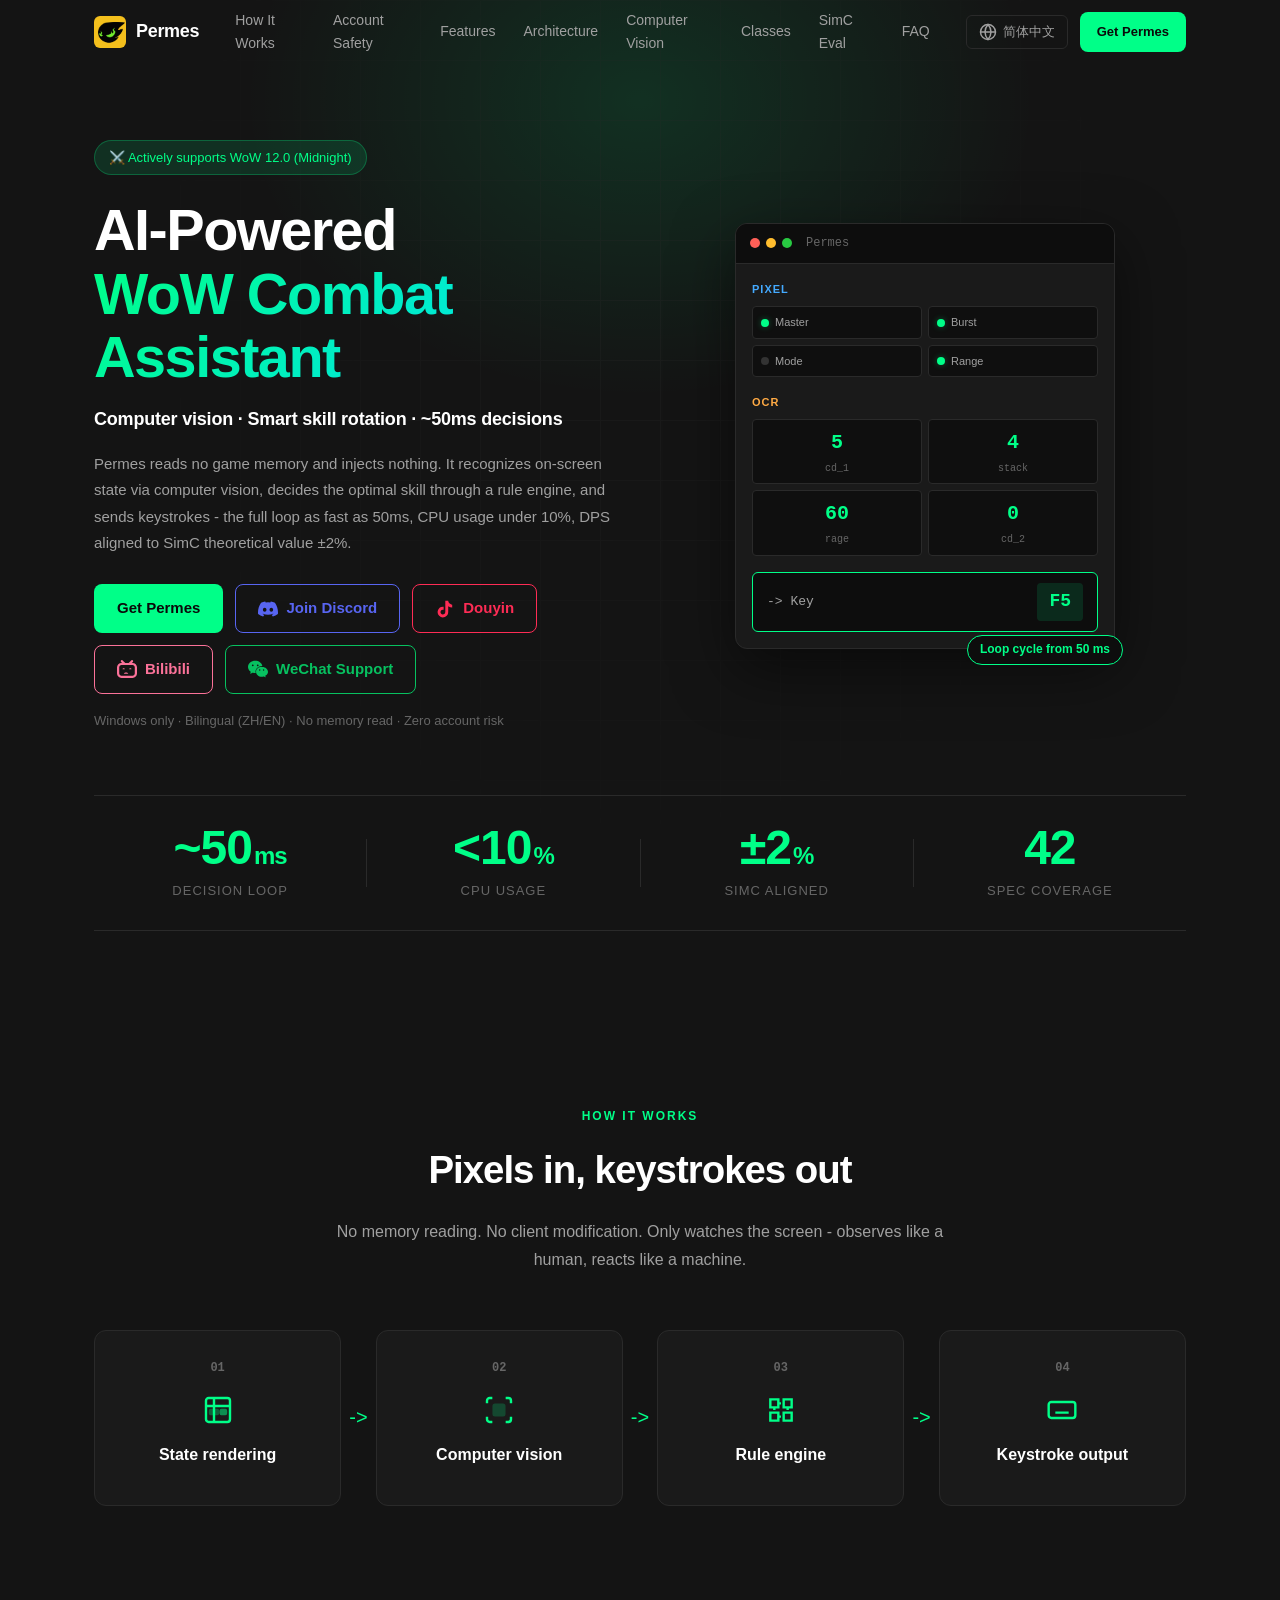
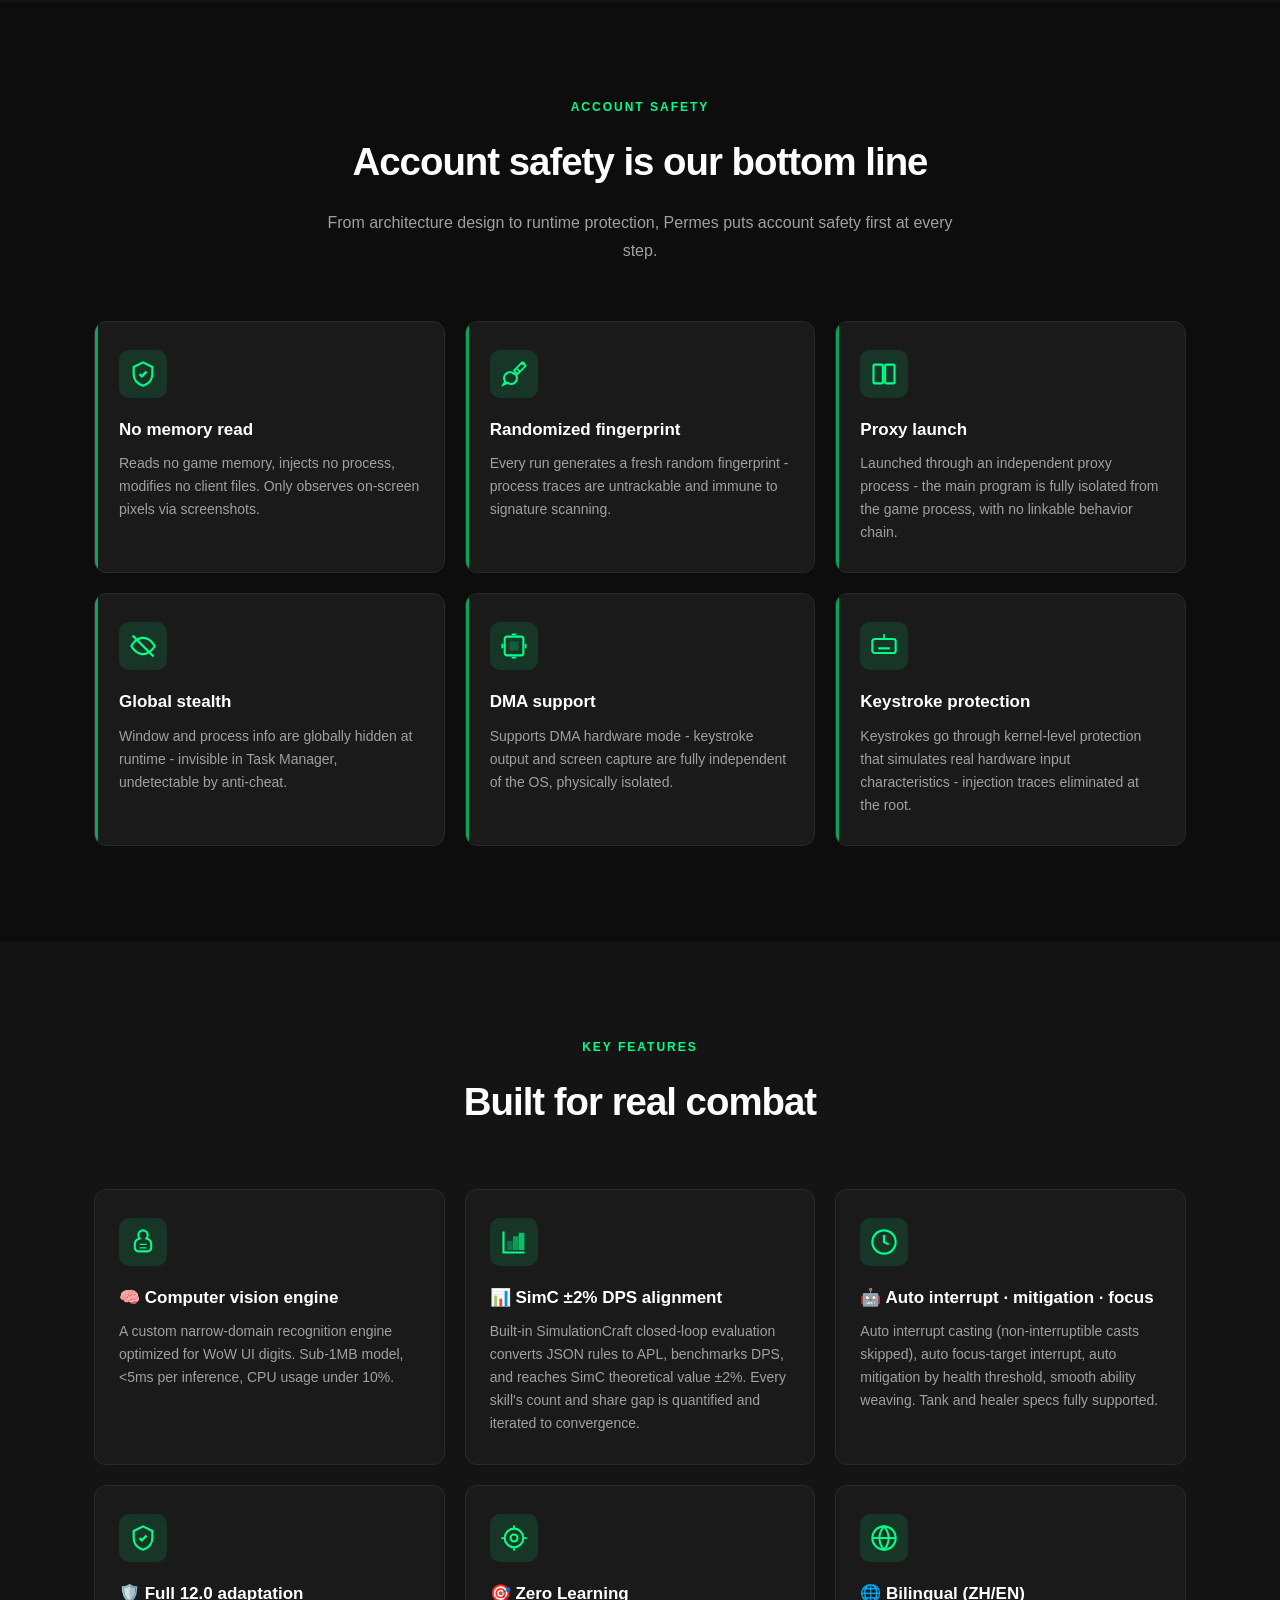
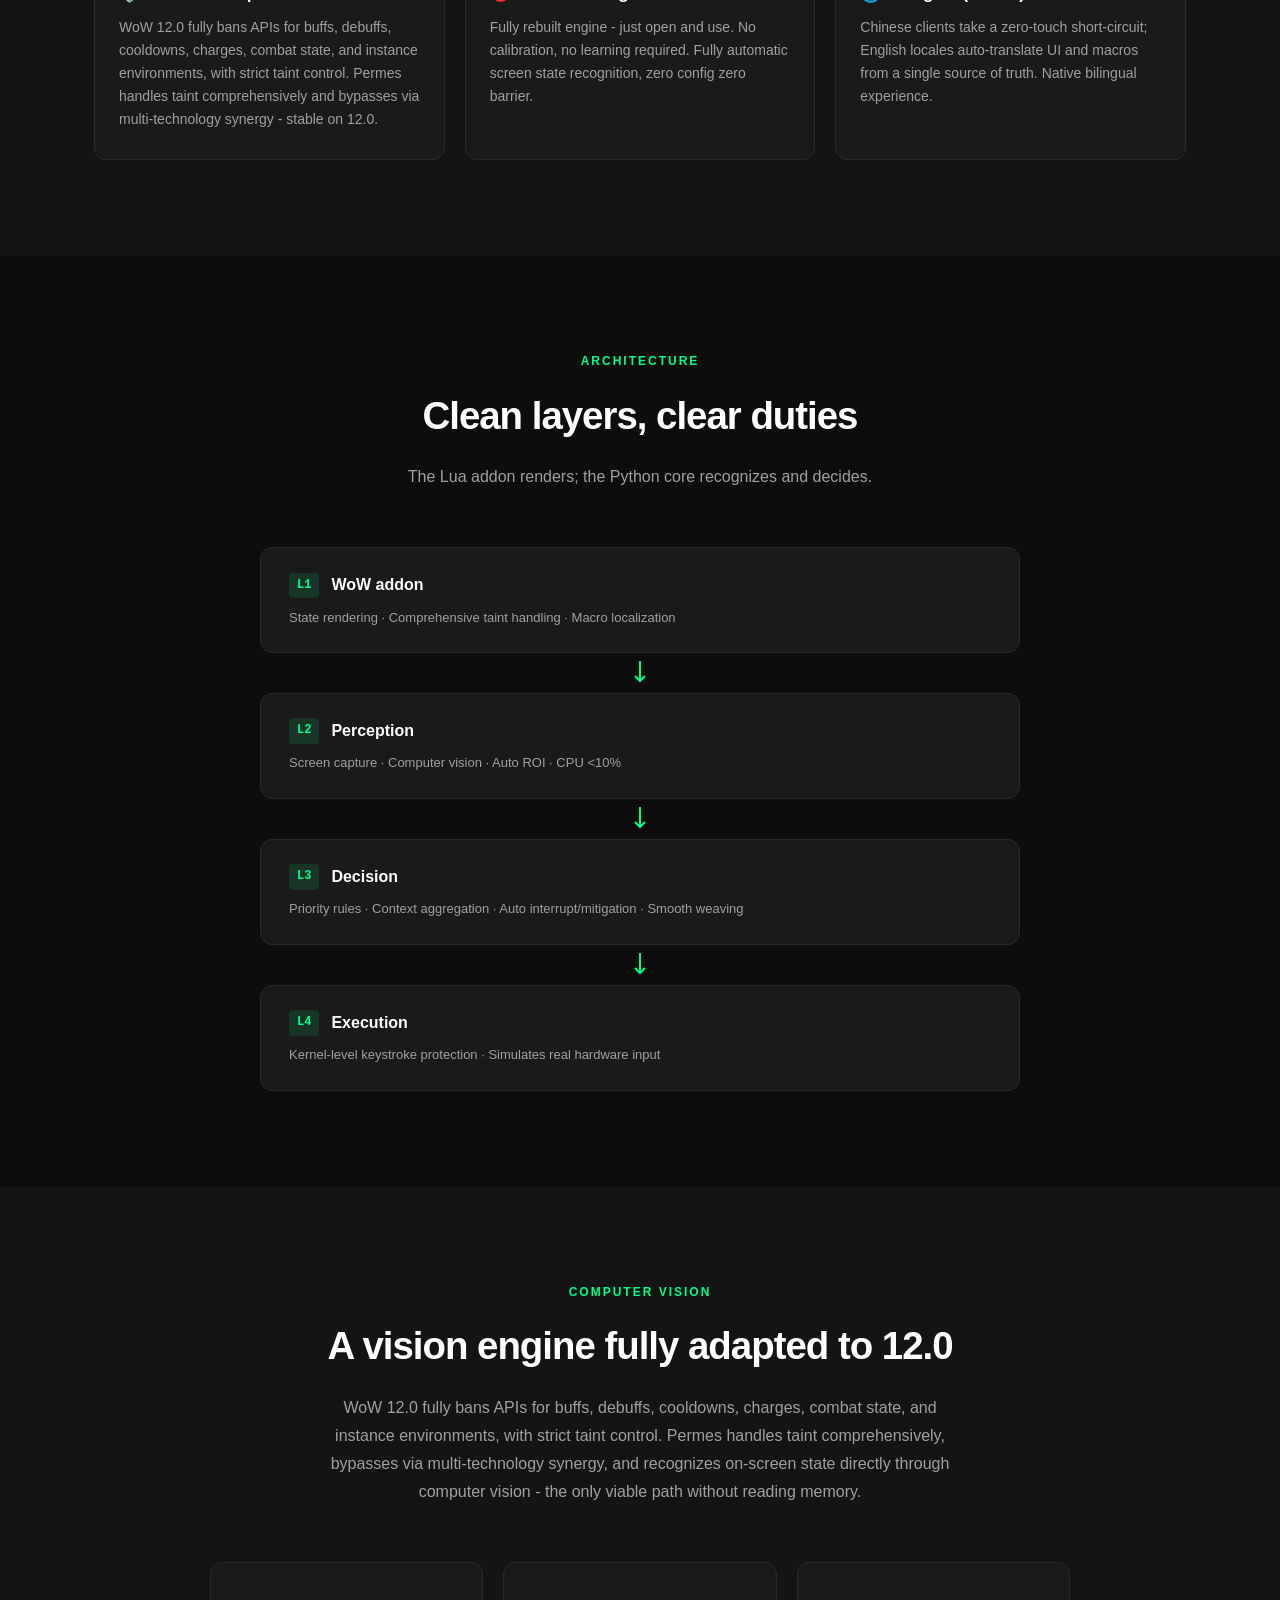
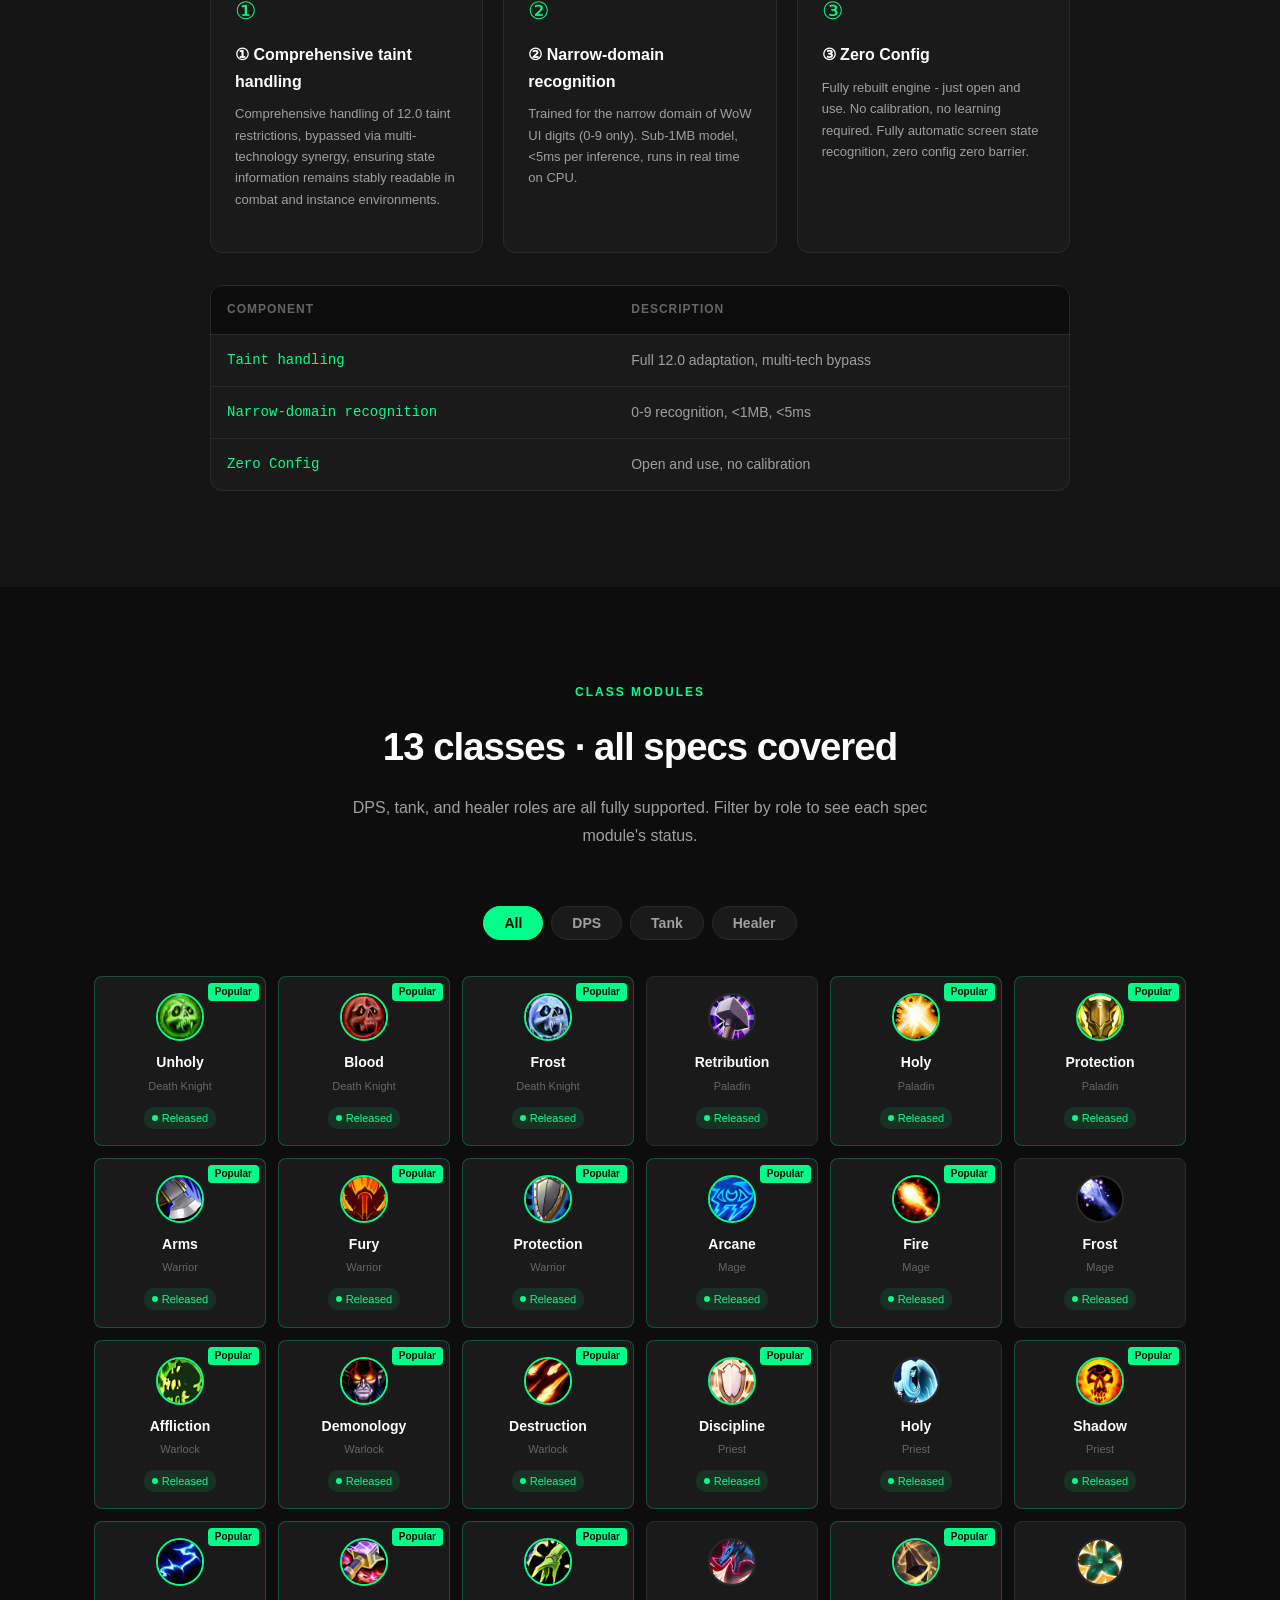
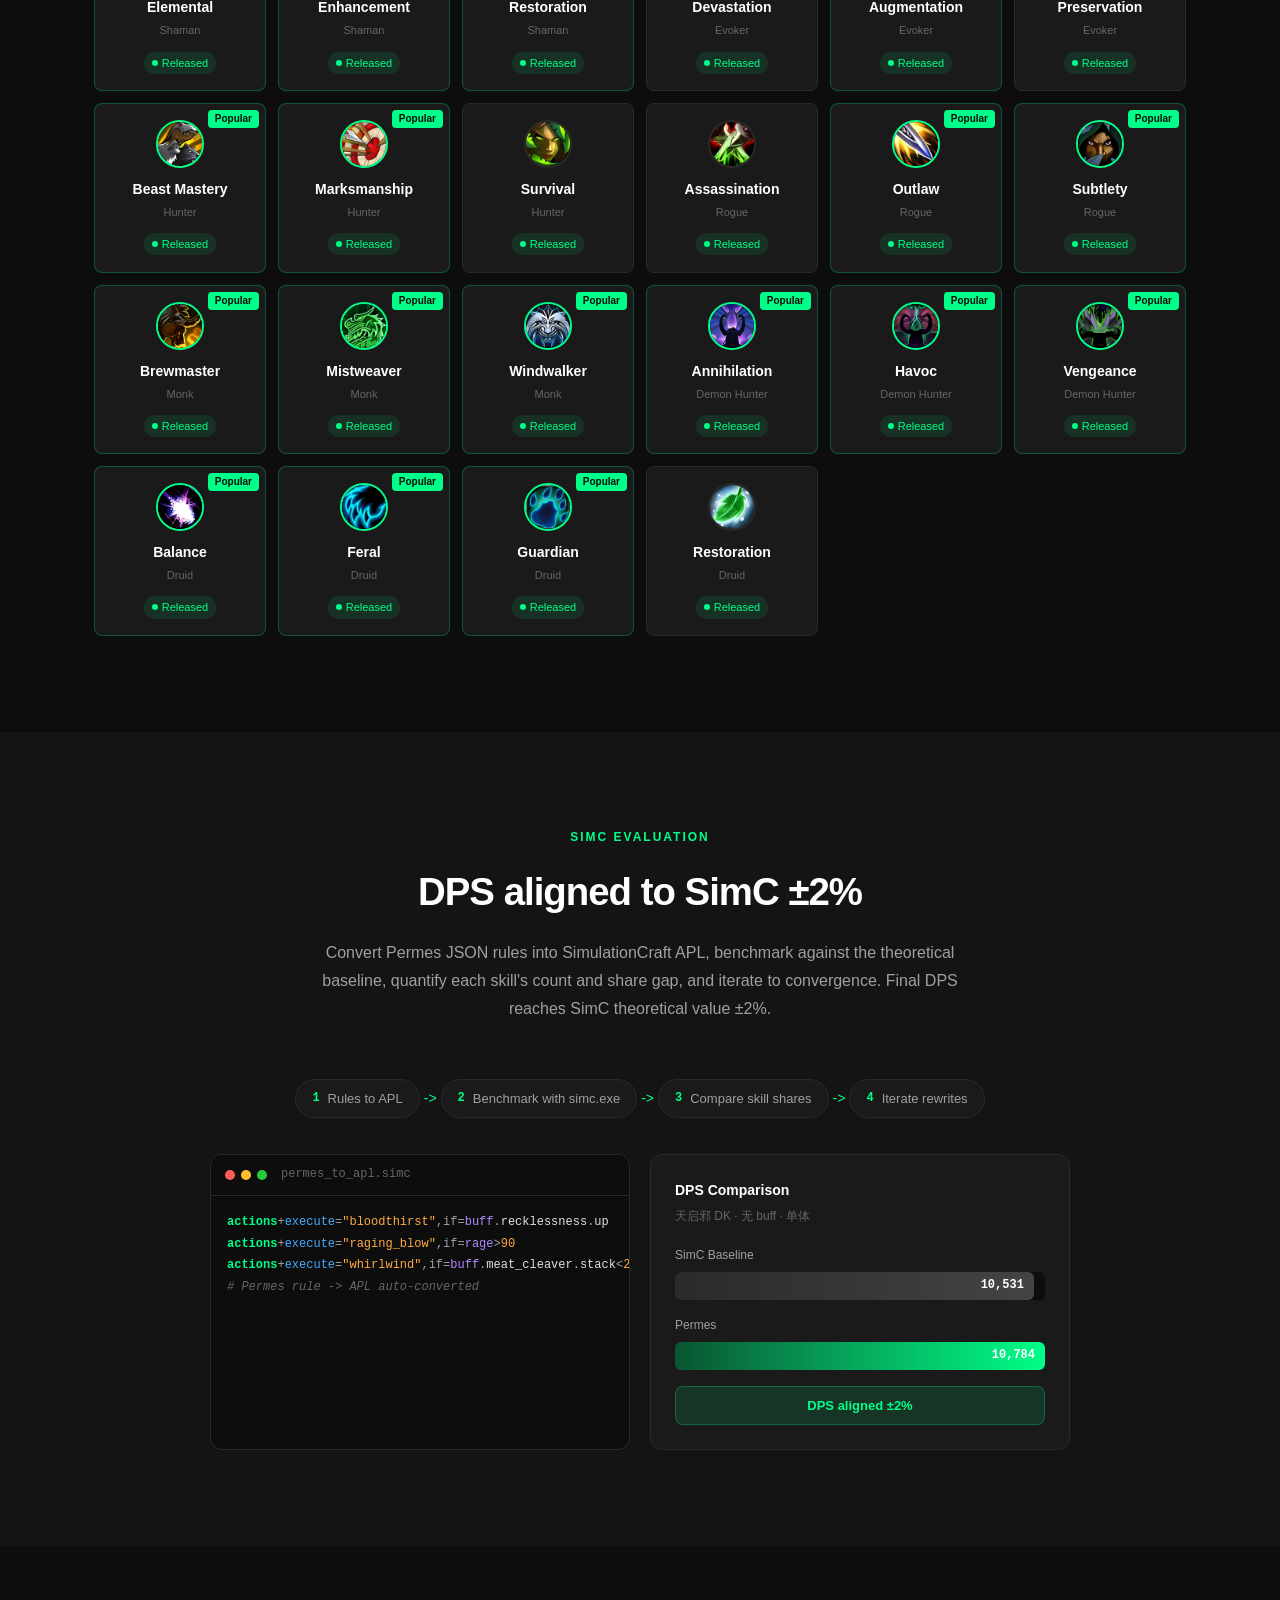
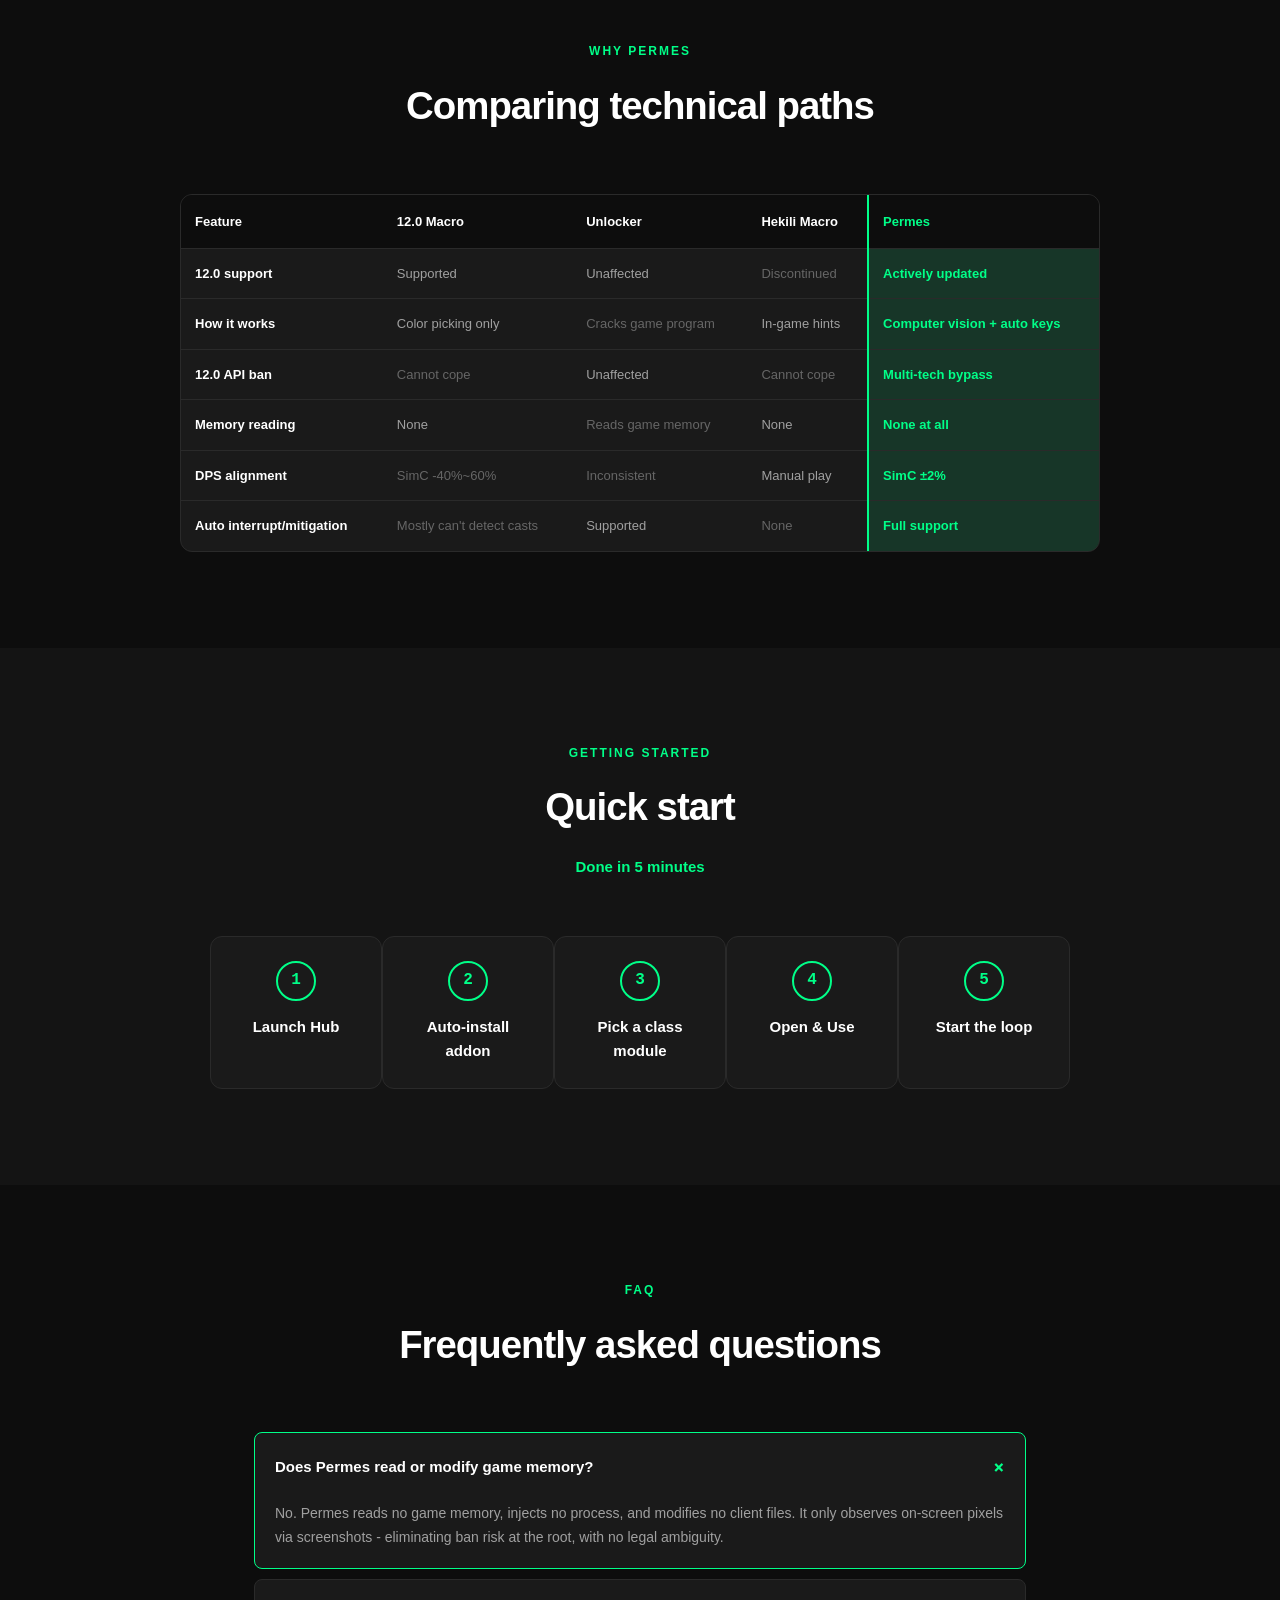
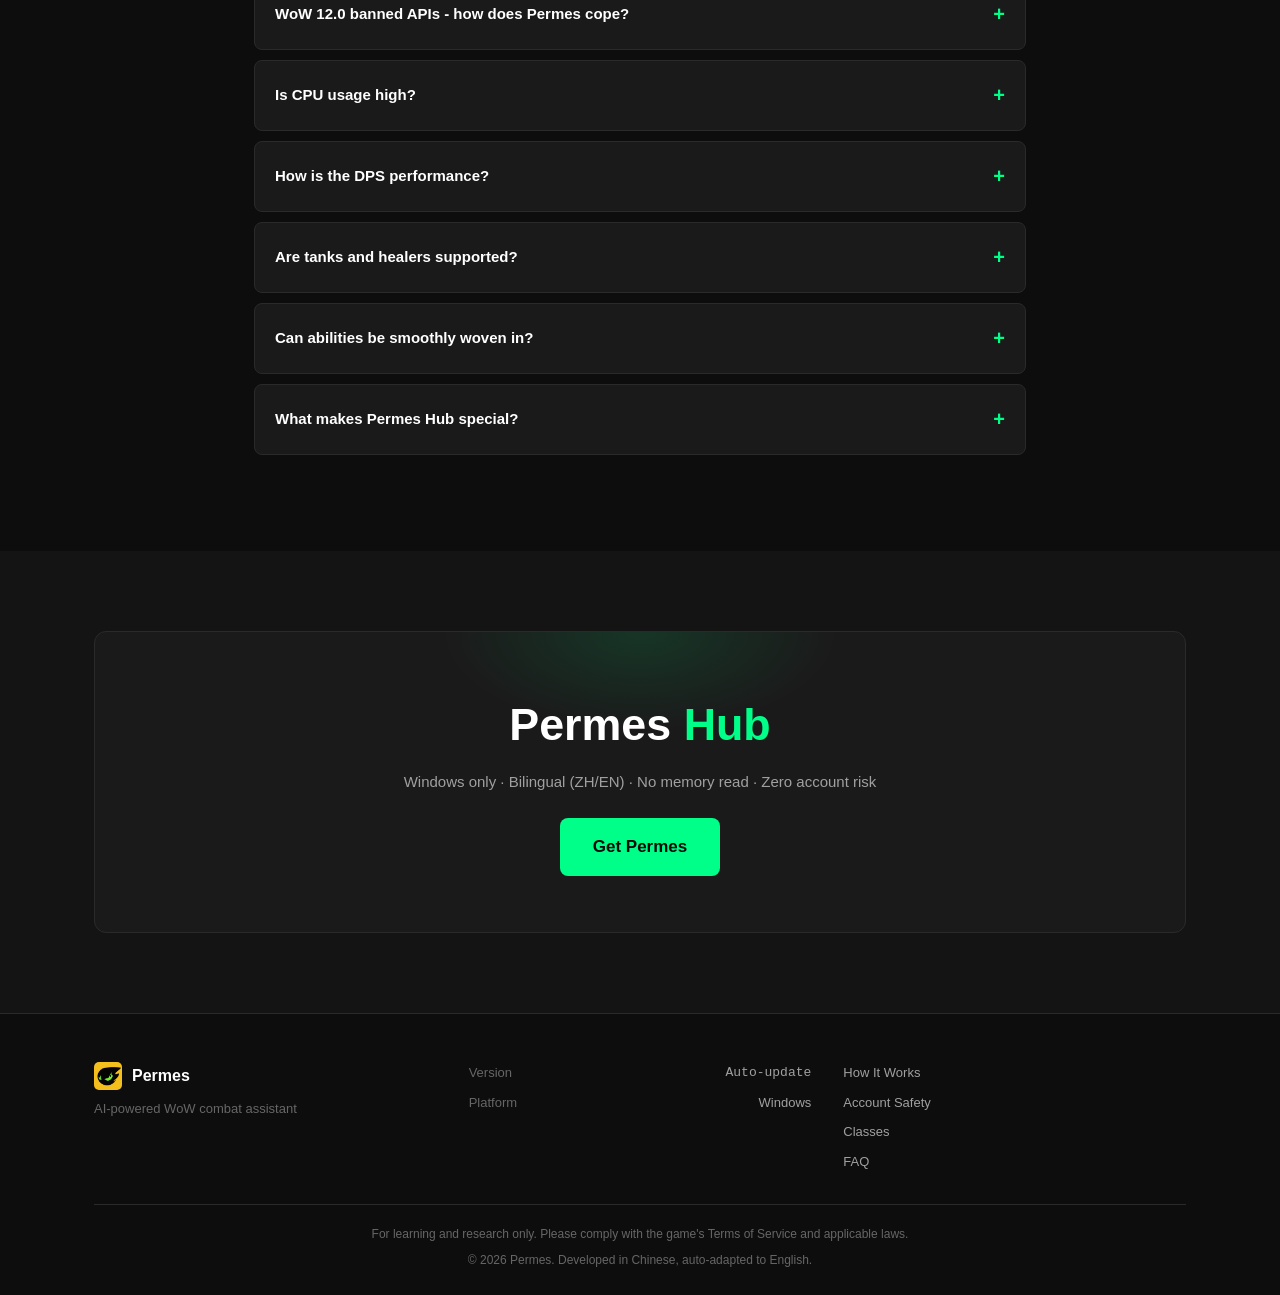
==== commit 92eea818: "refactor: 全专精发布 + 零学习即用 + Logo 更新 + 删除教程页 - 替换品牌 Logo（logo.png / logo-large.png） - 删除 guide.html / g" ====
--- a/index.html
+++ b/index.html
@@ -42,7 +42,6 @@
       <a href="#modules" class="nav-link" data-i18n="nav.modules">职业模块</a>
       <a href="#simc" class="nav-link" data-i18n="nav.simc">SimC 评估</a>
       <a href="#faq" class="nav-link" data-i18n="nav.faq">常见问题</a>
-      <a href="guide.html" class="nav-link" data-i18n="nav.guide">使用手册</a>
     </div>
     <div class="nav-actions">
       <button class="lang-toggle" id="langToggle" aria-label="Switch language">
@@ -357,8 +356,8 @@
             <path d="M12 1v3M12 20v3M1 12h3M20 12h3" stroke-width="1.5"/>
           </svg>
         </div>
-        <h3 data-i18n="feat.f5.title">🎯 一键校准</h3>
-        <p data-i18n="feat.f5.desc">游戏内一键校准，自动检测对齐 OCR 区域，调试过程压缩到 1 分钟，零专业知识门槛。</p>
+        <h3 data-i18n="feat.f5.title">🎯 零学习即用</h3>
+        <p data-i18n="feat.f5.desc">全新重构引擎，打开即用，无需校准、无需学习。完全自动识别屏幕状态，零配置零门槛。</p>
       </div>
       <div class="feature-card reveal">
         <div class="feature-icon">
@@ -446,8 +445,8 @@
         </div>
         <div class="ocr-phase reveal">
           <div class="ocr-phase-num">③</div>
-          <h3 data-i18n="ocr.p3.title">③ 一键自动校准</h3>
-          <p data-i18n="ocr.p3.desc">游戏内一键校准，自动检测对齐 OCR 区域，调试过程压缩到 1 分钟，零专业知识门槛。</p>
+          <h3 data-i18n="ocr.p3.title">③ 零配置即用</h3>
+          <p data-i18n="ocr.p3.desc">全新重构引擎，打开即用，无需校准、无需学习。完全自动识别屏幕状态，零配置零门槛。</p>
         </div>
       </div>
       <div class="ocr-table-wrap reveal">
@@ -468,8 +467,8 @@
               <td data-i18n="ocr.r2.note">0-9 识别，<1MB，<5ms</td>
             </tr>
             <tr>
-              <td class="mono" data-i18n="ocr.r3.model">自动校准</td>
-              <td data-i18n="ocr.r3.note">一键校准，1 分钟搞定</td>
+              <td class="mono" data-i18n="ocr.r3.model">零配置</td>
+              <td data-i18n="ocr.r3.note">打开即用，无需校准</td>
             </tr>
           </tbody>
         </table>
@@ -647,7 +646,7 @@
       </div>
       <div class="start-step reveal">
         <div class="start-step-num">4</div>
-        <h3 data-i18n="start.4.t">一键校准</h3>
+        <h3 data-i18n="start.4.t">打开即用</h3>
       </div>
       <div class="start-step reveal">
         <div class="start-step-num">5</div>
@@ -758,7 +757,6 @@
           <a href="#safety" data-i18n="nav.safety">账号安全</a>
           <a href="#modules" data-i18n="nav.modules">职业模块</a>
           <a href="#faq" data-i18n="nav.faq">常见问题</a>
-          <a href="guide.html" data-i18n="nav.guide">使用手册</a>
         </div>
       </div>
     </div>
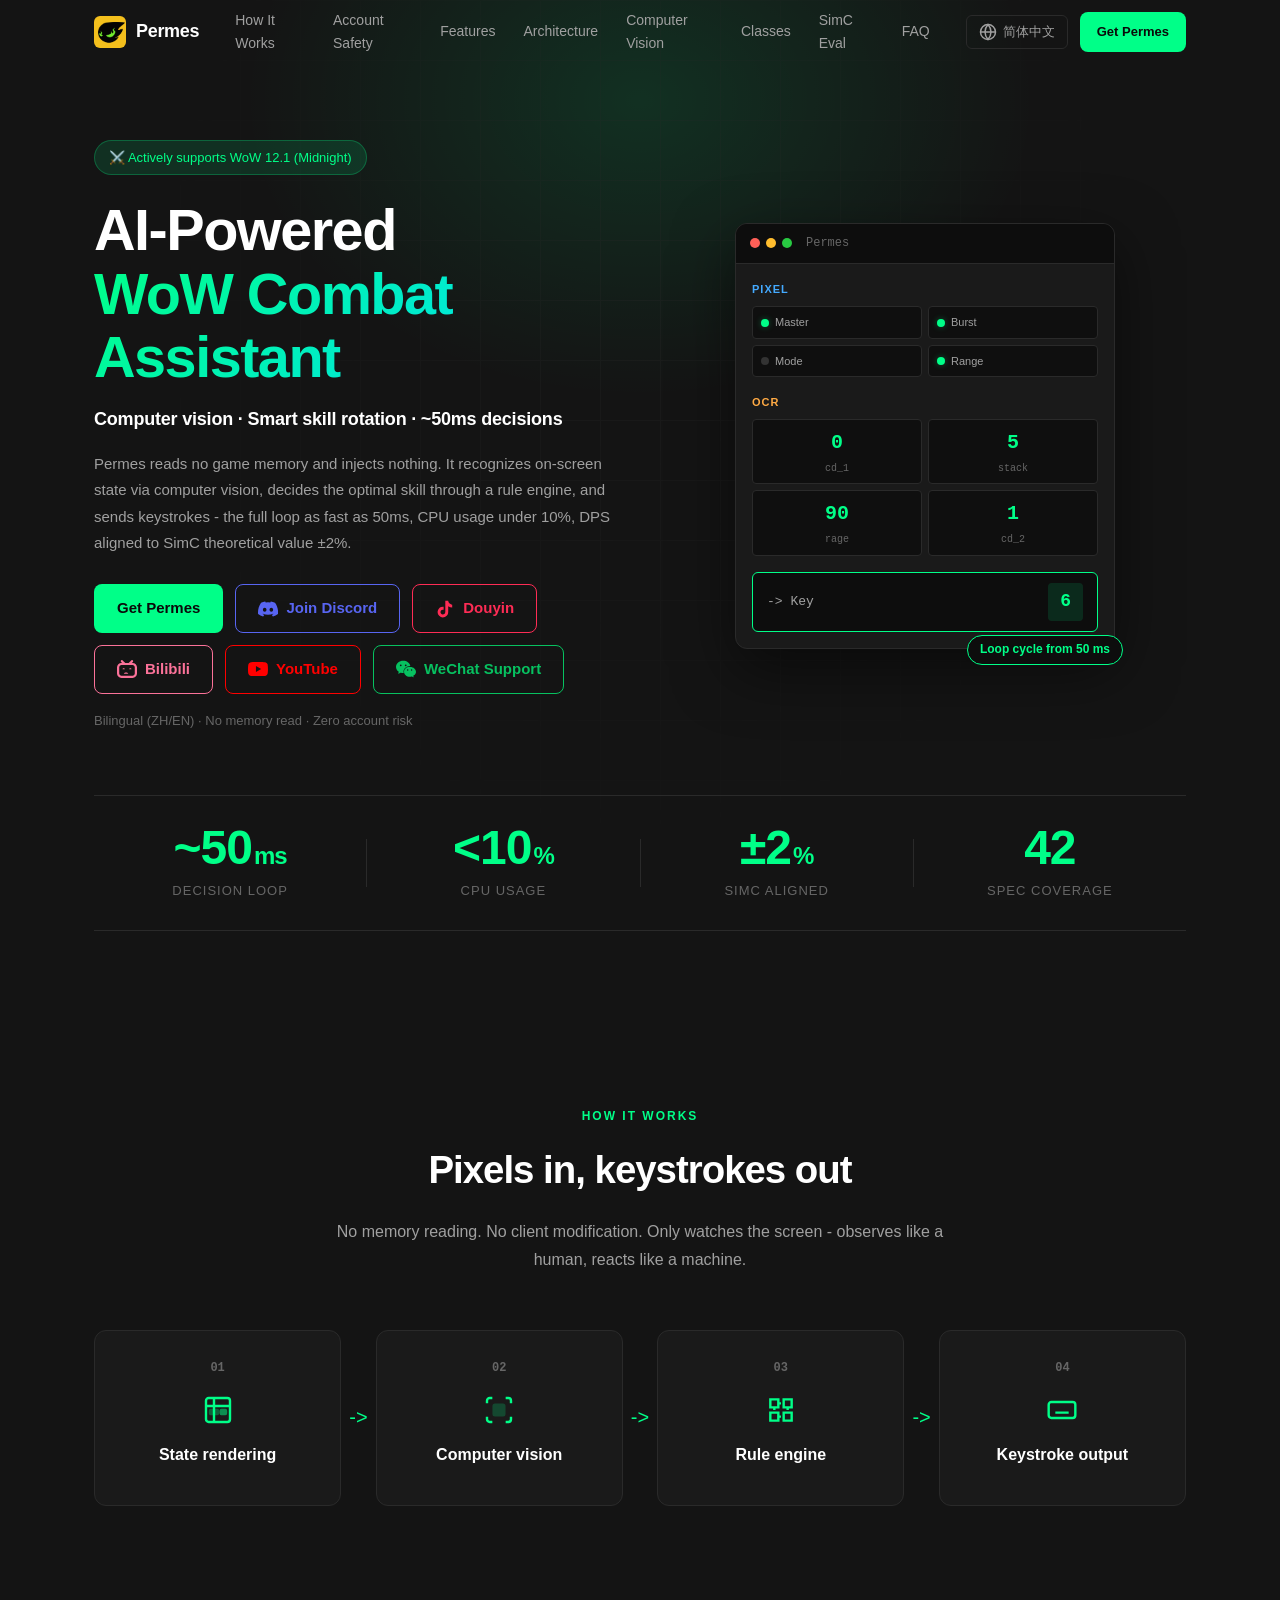
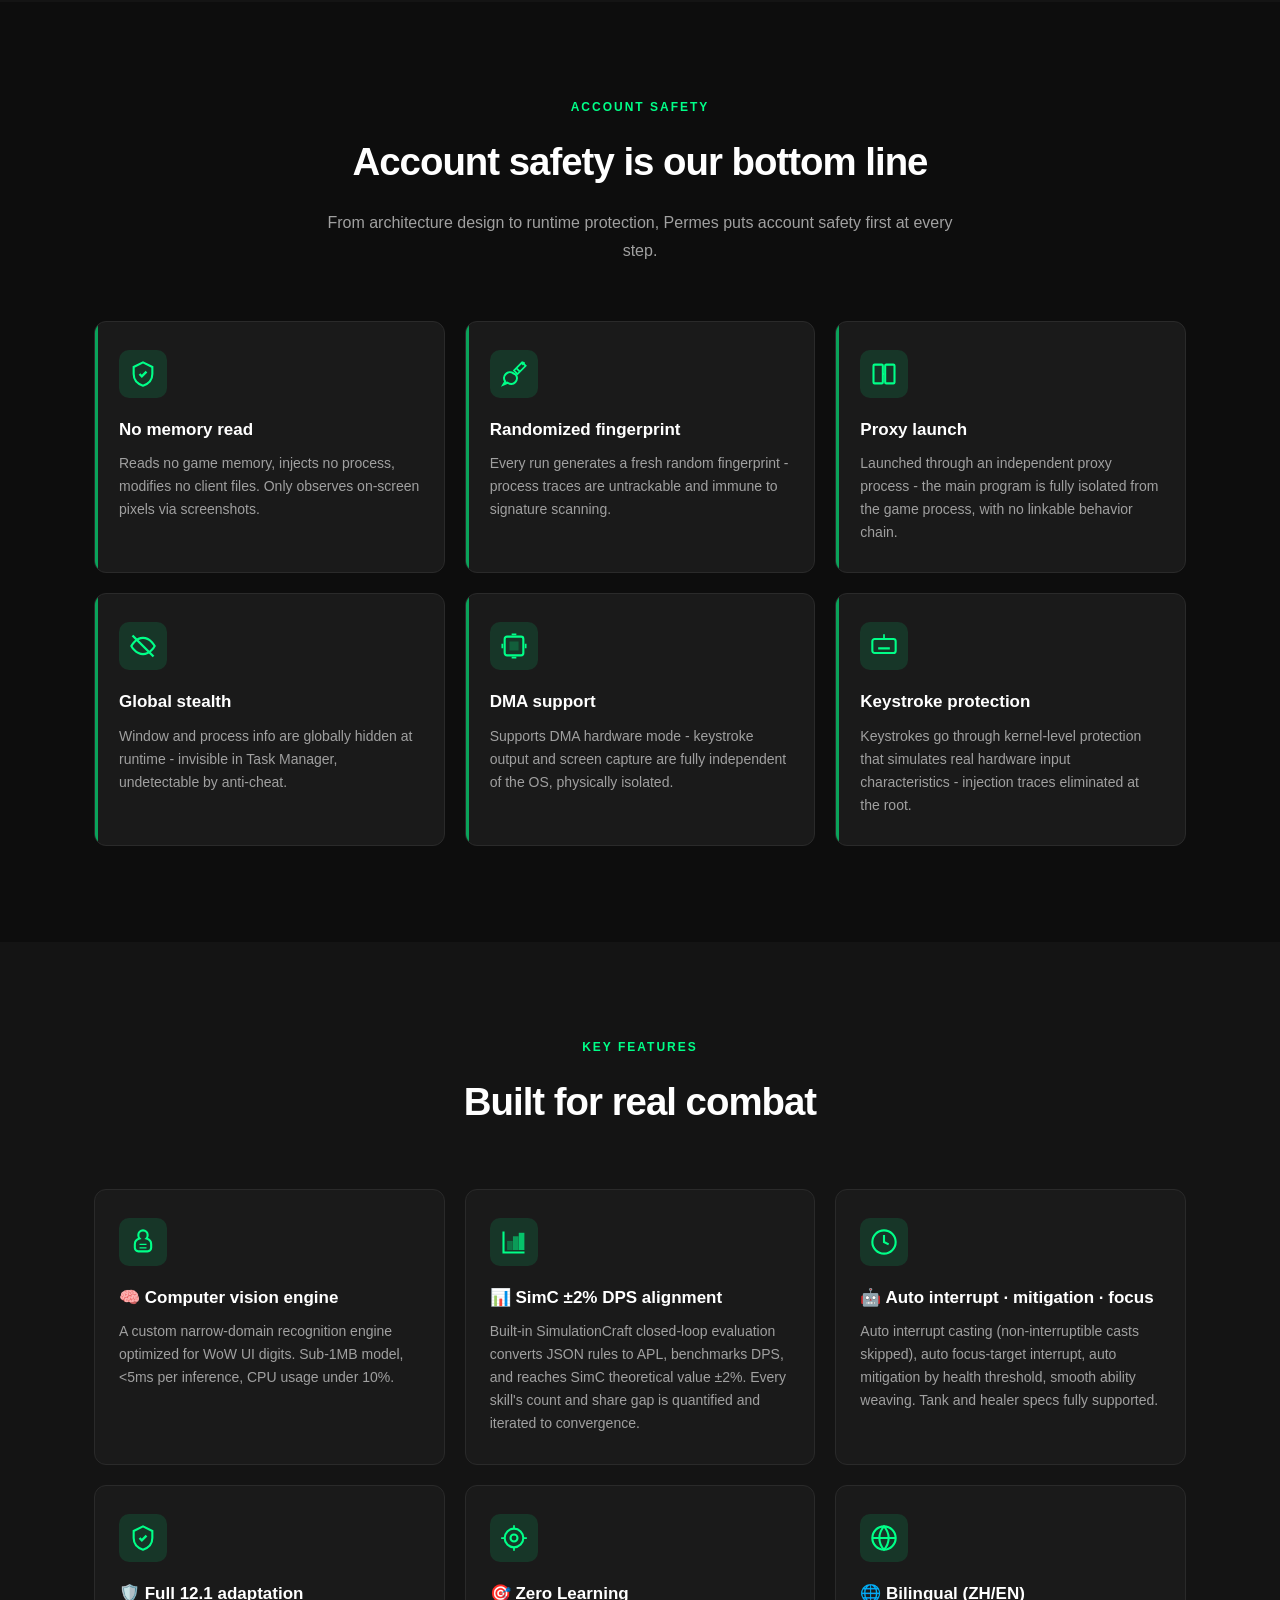
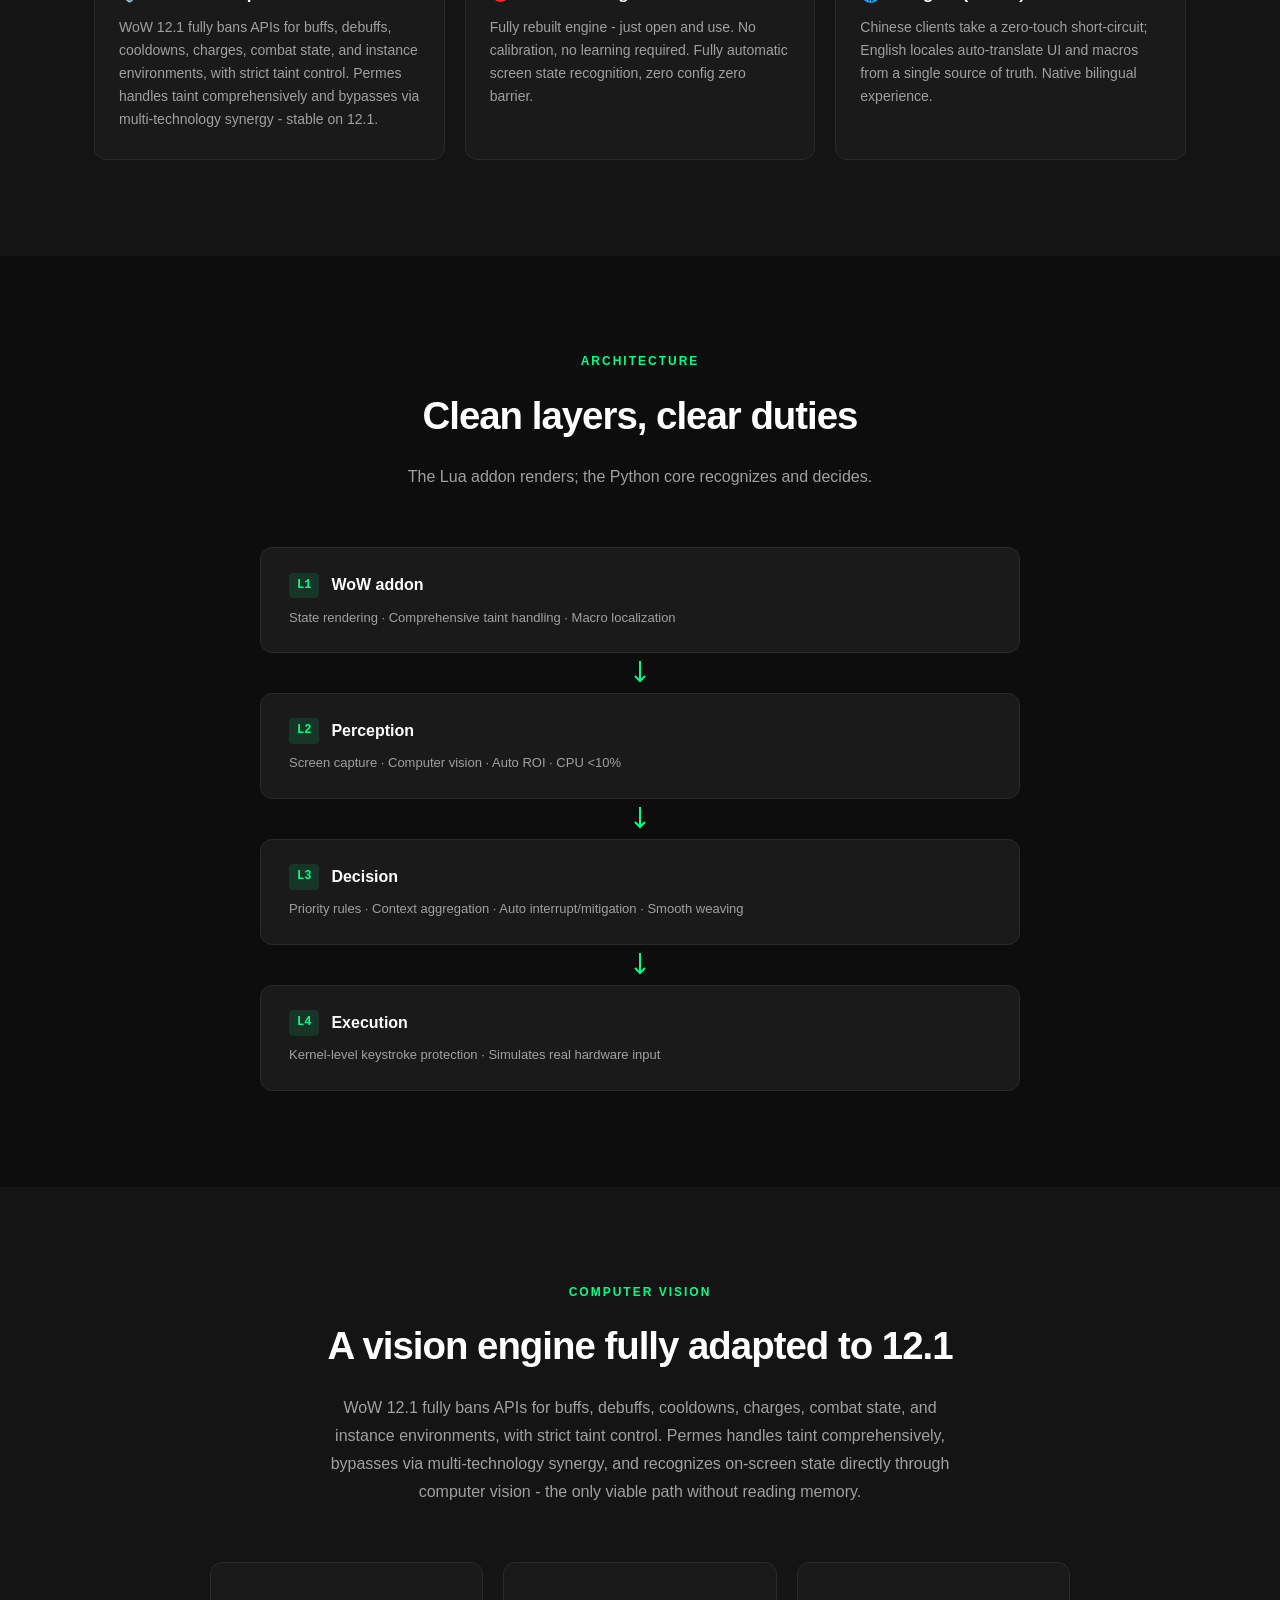
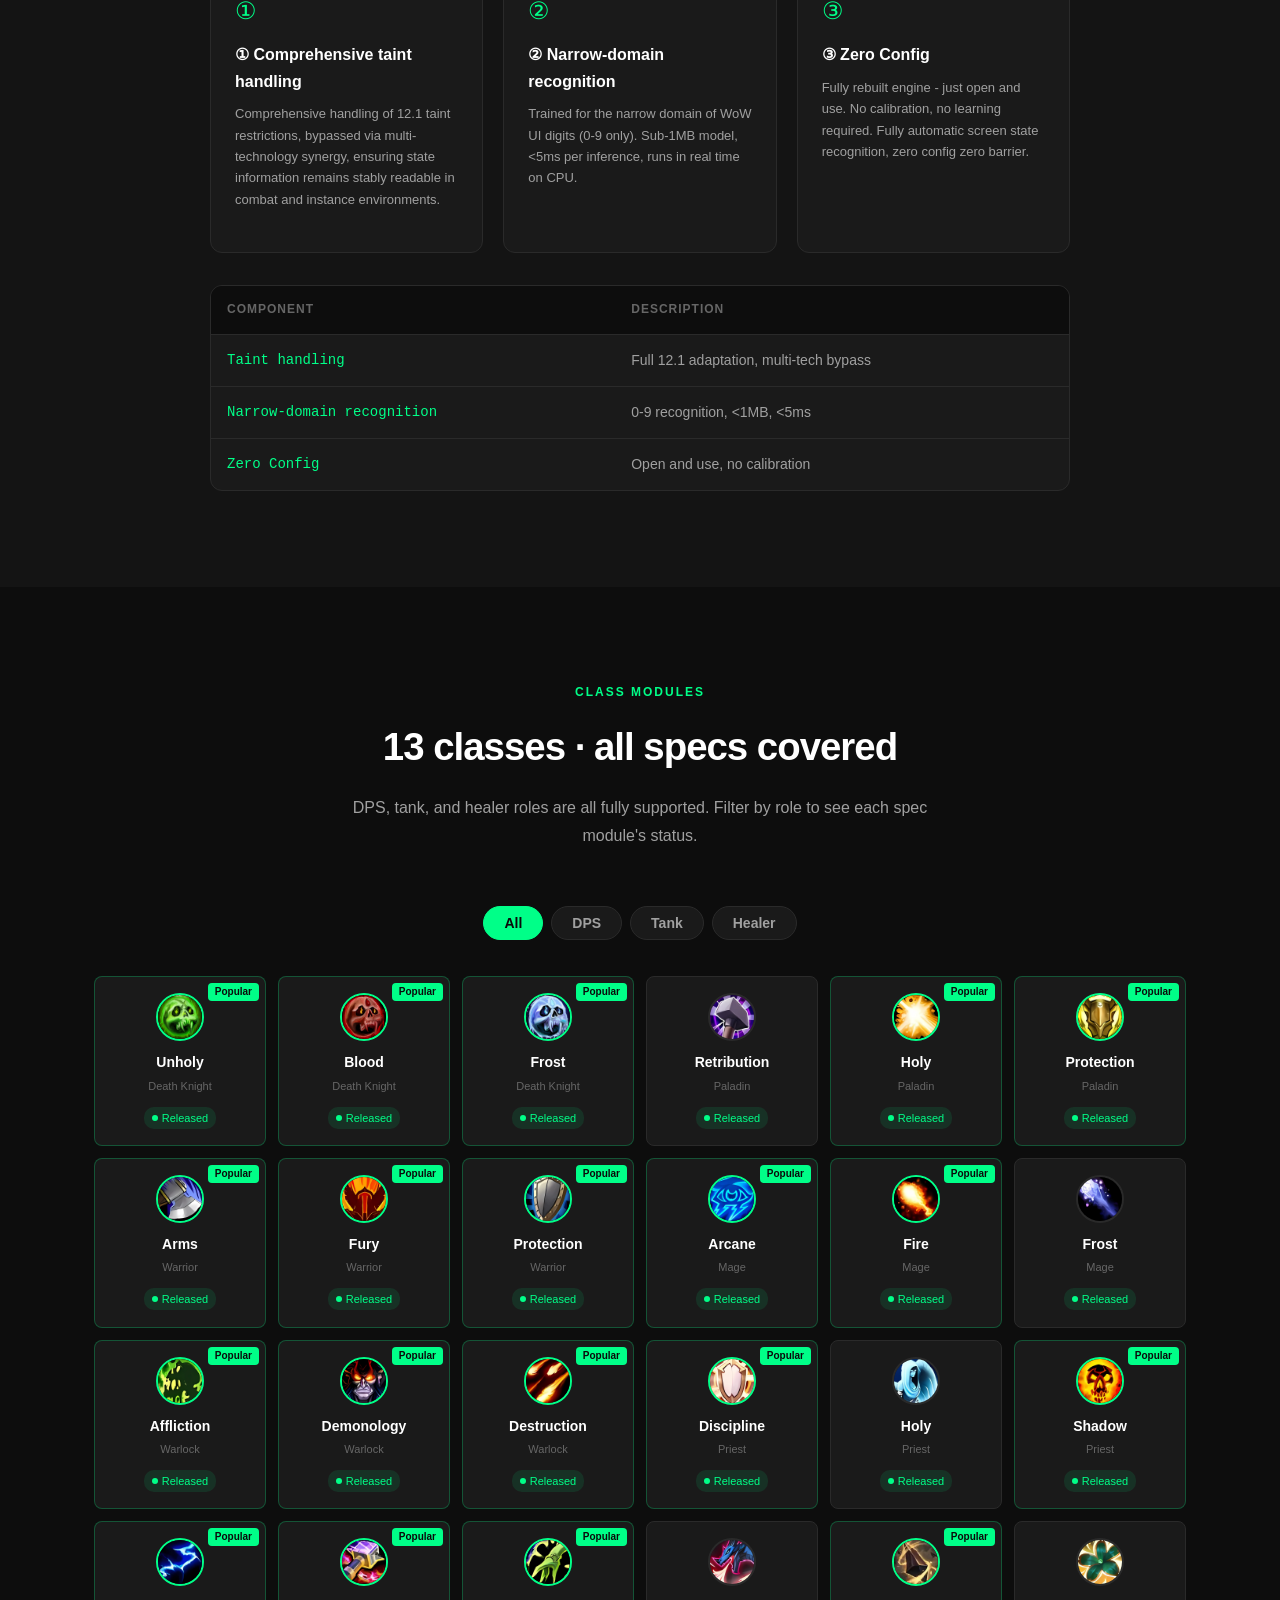
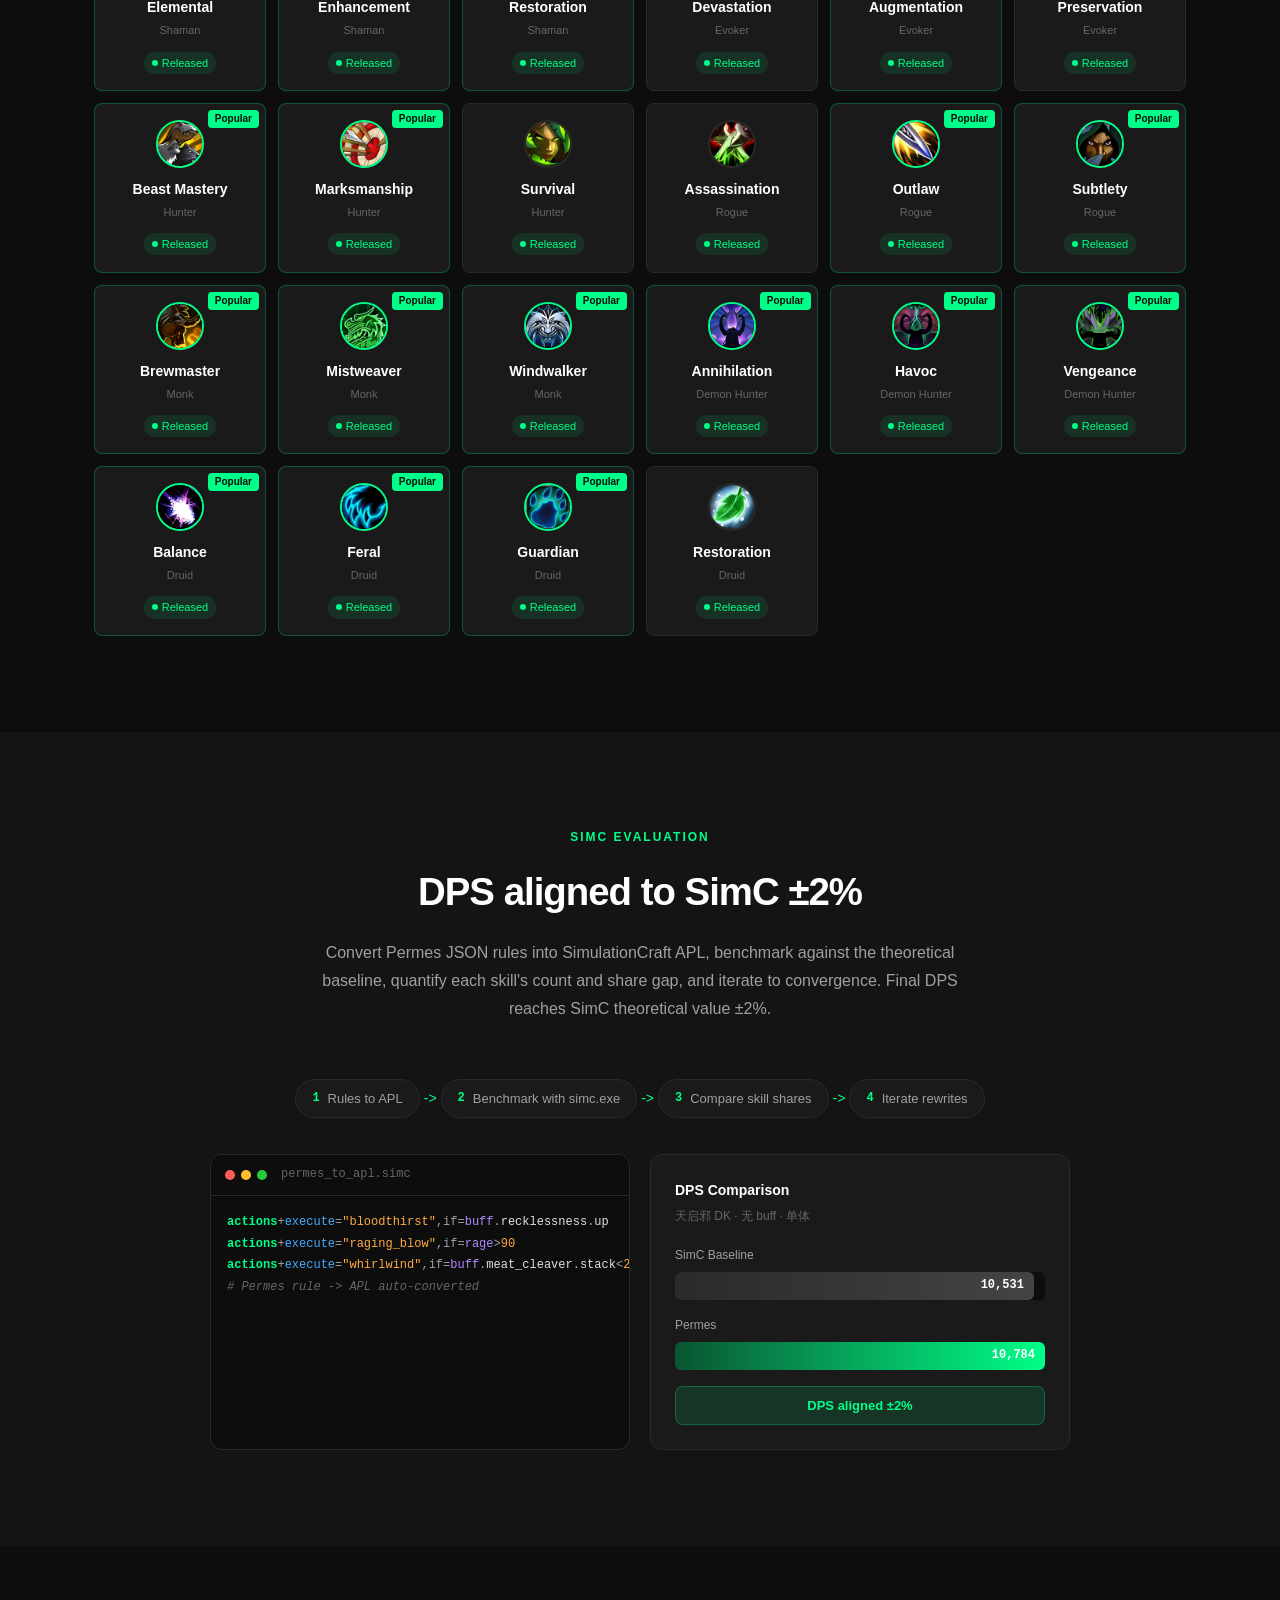
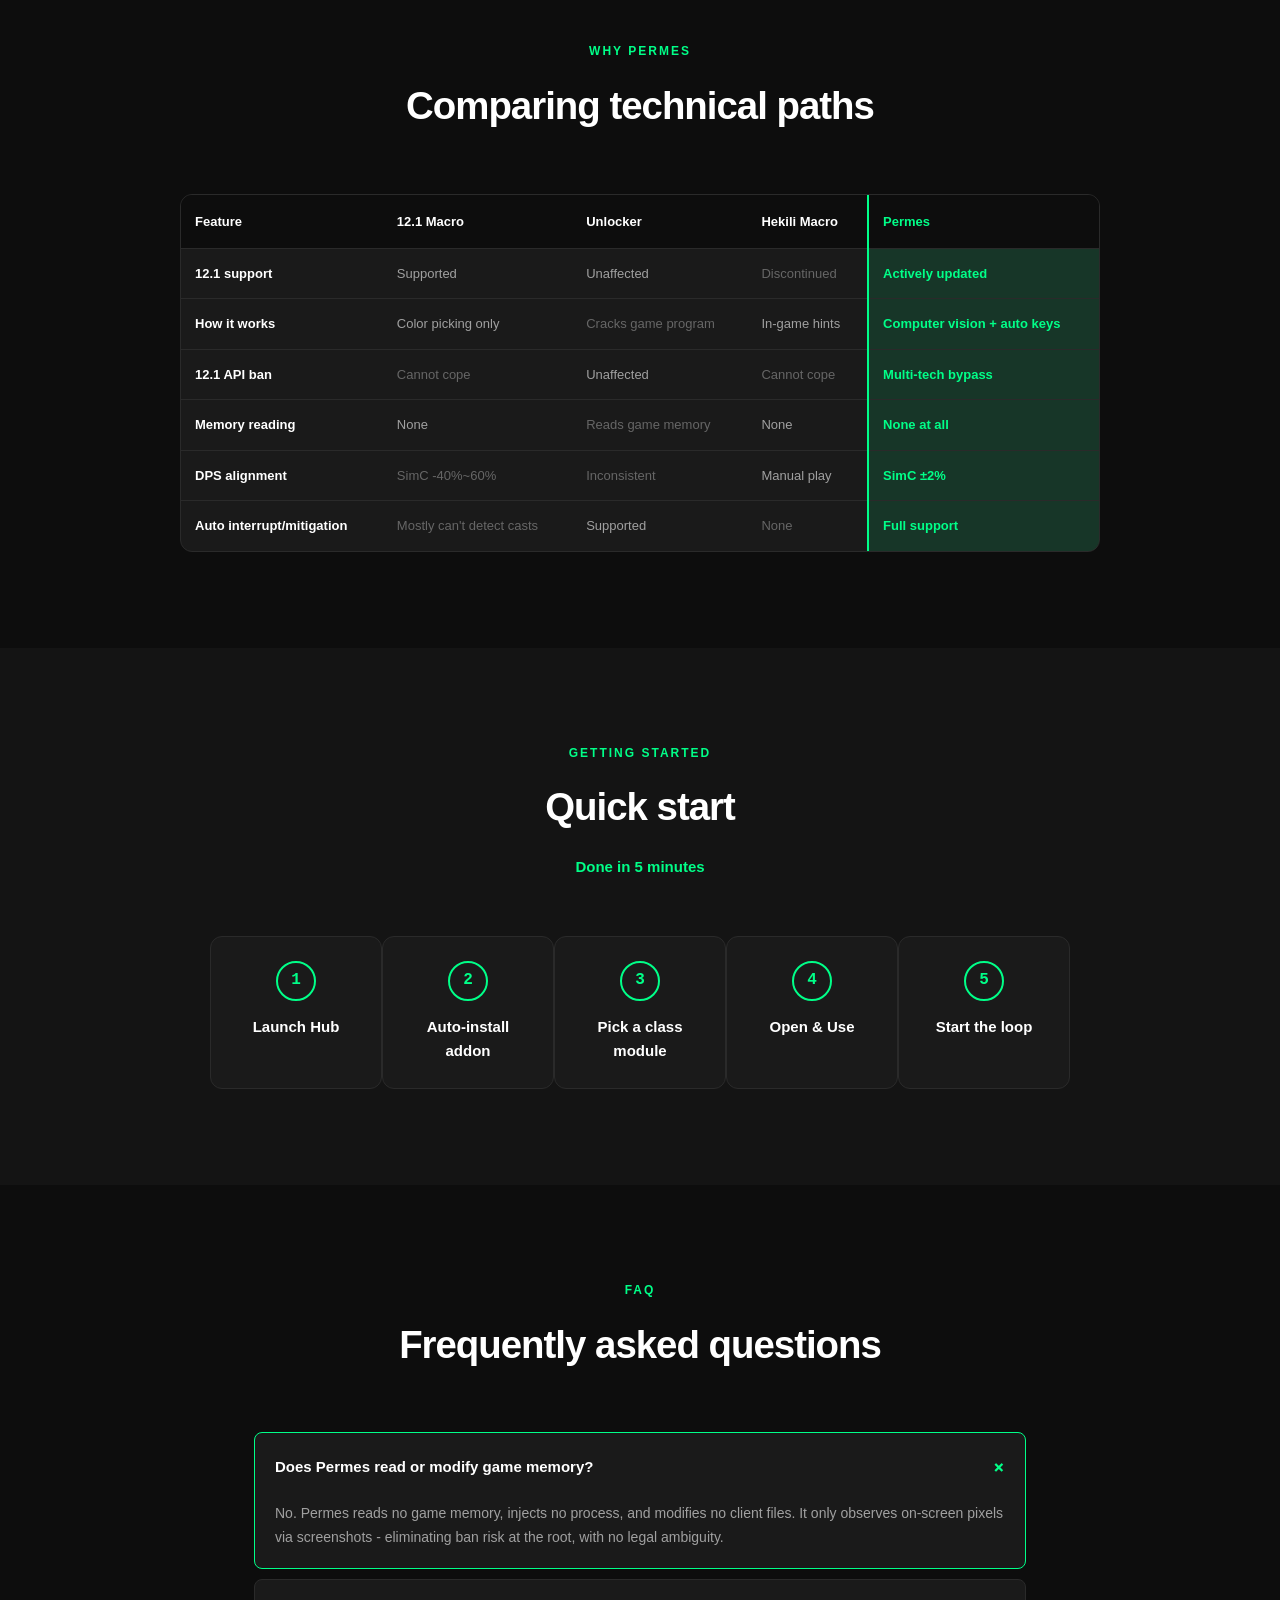
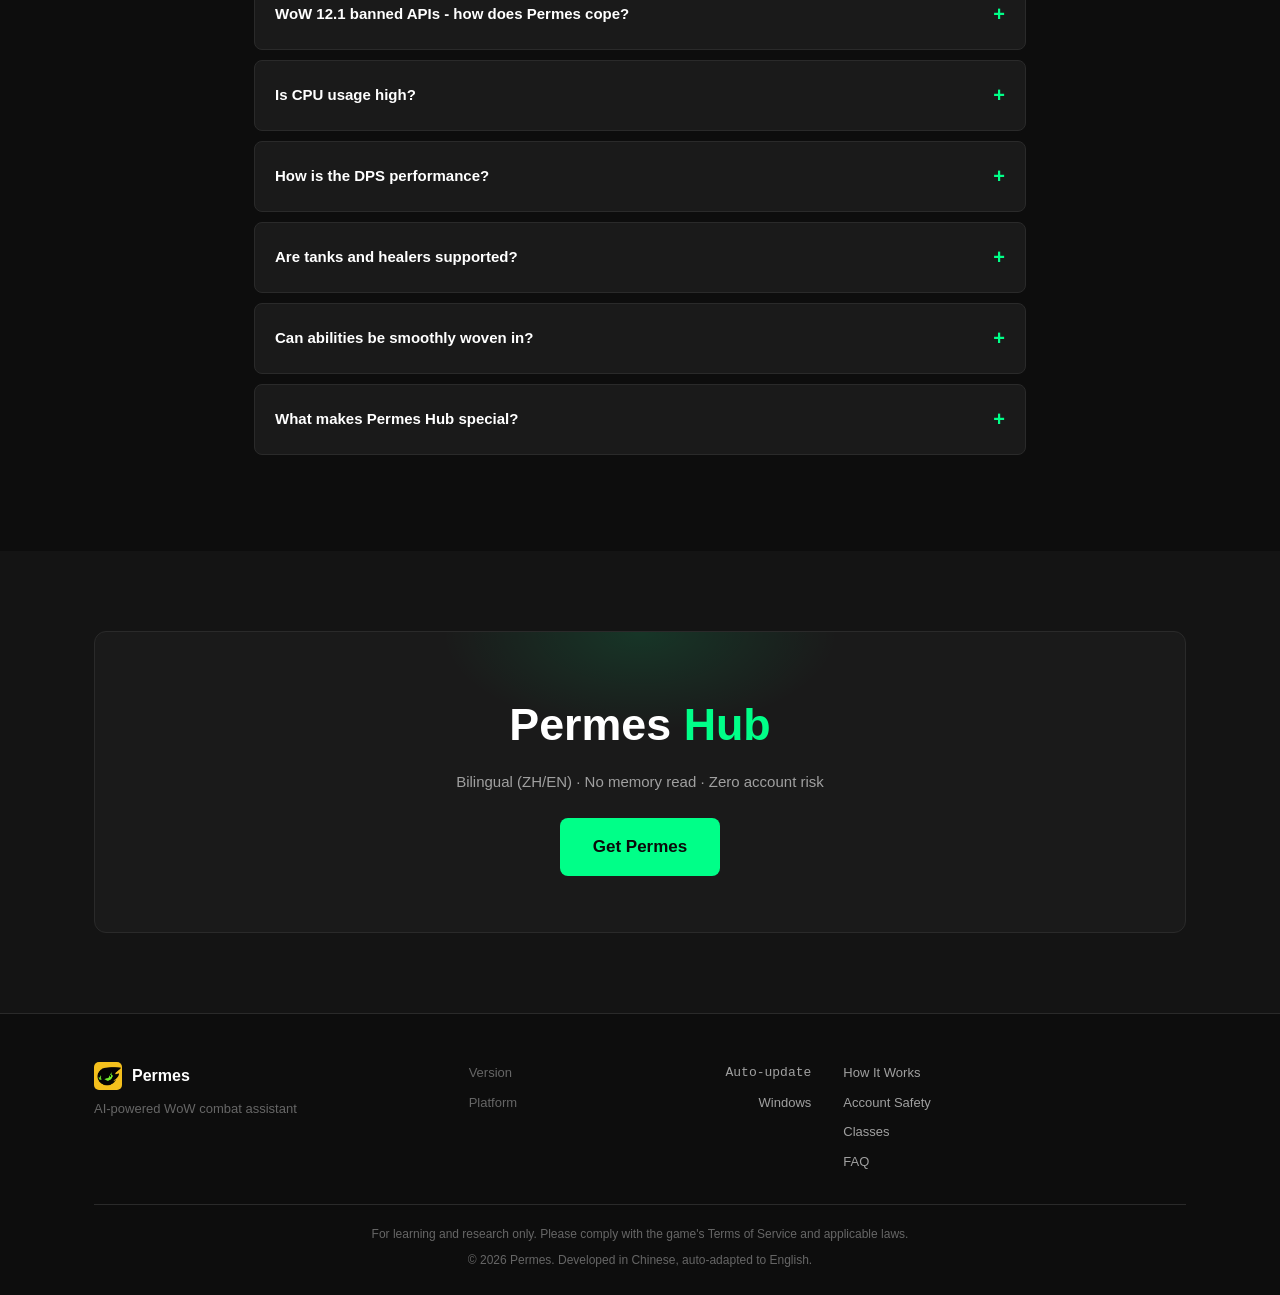
==== commit 8d2845e4: "feat: 移除Windows限制提示 + 12.0改12.1 + 新增YouTube频道按钮 - hero.note 移除'仅支持 Windows'（中英文同步） - 全站 12.0 -> 12.1" ====
--- a/index.html
+++ b/index.html
@@ -65,7 +65,7 @@
   <div class="hero-grid"></div>
   <div class="container hero-inner">
     <div class="hero-content">
-      <div class="hero-badge" data-i18n="hero.badge">⚔️ 持续支持 WoW 12.0（至暗之夜）</div>
+      <div class="hero-badge" data-i18n="hero.badge">⚔️ 持续支持 WoW 12.1（至暗之夜）</div>
       <h1 class="hero-title">
         <span data-i18n="hero.title1">AI 驱动的</span>
         <span class="accent" data-i18n="hero.title2">WoW 战斗辅助</span>
@@ -76,7 +76,7 @@
         <a href="#" class="btn btn-primary" data-i18n="hero.cta.primary" onclick="return false">获取 Permes</a>
         <a href="https://discord.gg/PU7jpWrsVA" target="_blank" rel="noopener" class="btn btn-discord">
           <svg width="20" height="20" viewBox="0 0 24 24" fill="currentColor" aria-hidden="true">
-            <path d="M20.317 4.37a19.791 19.791 0 0 0-4.885-1.515.074.074 0 0 0-.079.037c-.21.375-.444.864-.608 1.25a18.27 18.27 0 0 0-5.487 0 12.64 12.64 0 0 0-.617-1.25.077.077 0 0 0-.079-.037A19.736 19.736 0 0 0 3.677 4.37a.07.07 0 0 0-.032.027C.533 9.046-.32 13.58.099 18.057a.082.082 0 0 0 .031.057 19.9 19.9 0 0 0 5.993 3.03.078.078 0 0 0 .084-.028 14.09 14.09 0 0 0 1.226-1.994.076.076 0 0 0-.041-.106 13.107 13.107 0 0 1-1.872-.892.077.077 0 0 1-.008-.128 10.2 10.2 0 0 0 .372-.292.074.074 0 0 1 .077-.01c3.928 1.793 8.18 1.793 12.062 0a.074.074 0 0 1 .078.01c.12.098.246.198.373.292a.077.077 0 0 1-.006.127 12.299 12.299 0 0 1-1.873.892.077.077 0 0 0-.041.107c.36.698.772 1.362 1.225 1.993a.076.076 0 0 0 .084.028 19.839 19.839 0 0 0 6.002-3.03.077.077 0 0 0 .032-.054c.5-5.177-.838-9.674-3.549-13.66a.061.061 0 0 0-.031-.03zM8.02 15.33c-1.183 0-2.157-1.085-2.157-2.419 0-1.333.956-2.419 2.157-2.419 1.21 0 2.176 1.096 2.157 2.42 0 1.333-.956 2.418-2.157 2.418zm7.975 0c-1.183 0-2.157-1.085-2.157-2.419 0-1.333.955-2.419 2.157-2.419 1.21 0 2.176 1.096 2.157 2.42 0 1.333-.946 2.418-2.157 2.418z"/>
+            <path d="M20.317 4.37a19.791 19.791 0 0 0-4.885-1.515.074.074 0 0 0-.079.037c-.21.375-.444.864-.608 1.25a18.27 18.27 0 0 0-5.487 0 12.64 12.64 0 0 0-.617-1.25.077.077 0 0 0-.079-.037A19.736 19.736 0 0 0 3.677 4.37a.07.07 0 0 0-.032.027C.533 9.046-.32 13.58.099 18.057a.082.082 0 0 0 .031.057 19.9 19.9 0 0 0 5.993 3.03.078.078 0 0 0 .084-.028 14.09 14.09 0 0 0 1.226-1.994.076.076 0 0 0-.041-.106 13.107 13.107 0 0 1-1.872-.892.077.077 0 0 1-.008-.128 10.2 10.2 0 0 0 .372-.292.074.074 0 0 1 .077-.01c3.928 1.793 8.18 1.793 12.162 0a.074.074 0 0 1 .078.01c.12.198.246.198.373.292a.077.077 0 0 1-.006.127 12.299 12.299 0 0 1-1.873.892.077.077 0 0 0-.041.107c.36.698.772 1.362 1.225 1.993a.076.076 0 0 0 .084.028 19.839 19.839 0 0 0 6.002-3.03.077.077 0 0 0 .032-.054c.5-5.177-.838-9.674-3.549-13.66a.061.061 0 0 0-.031-.03zM8.02 15.33c-1.183 0-2.157-1.085-2.157-2.419 0-1.333.956-2.419 2.157-2.419 1.21 0 2.176 1.096 2.157 2.42 0 1.333-.956 2.418-2.157 2.418zm7.975 0c-1.183 0-2.157-1.085-2.157-2.419 0-1.333.955-2.419 2.157-2.419 1.21 0 2.176 1.096 2.157 2.42 0 1.333-.946 2.418-2.157 2.418z"/>
           </svg>
           <span data-i18n="hero.cta.discord">加入 Discord</span>
         </a>
@@ -92,6 +92,12 @@
           </svg>
           <span data-i18n="hero.cta.bilibili">Bilibili 主页</span>
         </a>
+        <a href="https://www.youtube.com/channel/UCTvg_XgObRLb1wPEUMMbm2g" target="_blank" rel="noopener" class="btn btn-youtube">
+          <svg width="20" height="20" viewBox="0 0 24 24" fill="currentColor" aria-hidden="true">
+            <path d="M23.498 6.186a3.016 3.016 0 0 0-2.122-2.136C19.505 3.545 12 3.545 12 3.545s-7.505 0-9.377.505A3.017 3.017 0 0 0 .502 6.186C0 8.07 0 12 0 12s0 3.93.502 5.814a3.016 3.016 0 0 0 2.122 2.136c1.871.505 9.376.505 9.376.505s7.505 0 9.377-.505a3.015 3.015 0 0 0 2.122-2.136C24 15.93 24 12 24 12s0-3.93-.502-5.814zM9.545 15.568V8.432L15.818 12l-6.273 3.568z"/>
+          </svg>
+          <span data-i18n="hero.cta.youtube">YouTube 频道</span>
+        </a>
         <a href="#" class="btn btn-wechat" id="wechatBtn" onclick="return false">
           <svg width="20" height="20" viewBox="0 0 24 24" fill="currentColor" aria-hidden="true">
             <path d="M8.691 2.188C3.891 2.188 0 5.476 0 9.53c0 2.212 1.17 4.203 3.002 5.55a.59.59 0 0 1 .213.665l-.39 1.48c-.019.07-.048.141-.048.213 0 .163.13.295.29.295a.328.328 0 0 0 .186-.059l2.009-1.166a.798.798 0 0 1 .608-.12c1.077.293 2.205.45 3.355.45h.061a6.167 6.167 0 0 1-.242-1.722c0-3.777 3.527-6.838 7.882-6.838.092 0 .184.002.275.005C16.532 4.702 12.891 2.188 8.691 2.188zm-2.99 4.329a1.07 1.07 0 1 1 0 2.14 1.07 1.07 0 0 1 0-2.14zm5.981 0a1.07 1.07 0 1 1 0 2.14 1.07 1.07 0 0 1 0-2.14zm4.768 2.747c-3.767 0-6.822 2.695-6.822 6.023 0 3.328 3.055 6.023 6.822 6.023.784 0 1.543-.118 2.252-.337a.637.637 0 0 1 .485.095l1.61.934a.262.262 0 0 0 .149.047c.128 0 .231-.105.231-.236 0-.058-.023-.114-.038-.17l-.312-1.184a.473.473 0 0 1 .171-.532C22.86 19.077 24 17.476 24 15.672c0-3.328-3.055-6.023-6.821-6.023h-.729zm-2.395 3.146a.856.856 0 1 1 0 1.712.856.856 0 0 1 0-1.712zm4.681 0a.856.856 0 1 1 0 1.712.856.856 0 0 1 0-1.712z"/>
@@ -99,7 +105,7 @@
           <span data-i18n="hero.cta.wechat">微信客服</span>
         </a>
       </div>
-      <p class="hero-note" data-i18n="hero.note">仅支持 Windows · 中英双语 · 不读内存 · 账号零风险</p>
+      <p class="hero-note" data-i18n="hero.note">中英双语 · 不读内存 · 账号零风险</p>
     </div>
     <div class="hero-visual">
       <div class="hero-demo">
@@ -345,8 +351,8 @@
             <path d="M9 12l2 2 4-4" stroke-width="2"/>
           </svg>
         </div>
-        <h3 data-i18n="feat.f4.title">🛡️ 12.0 全面适配</h3>
-        <p data-i18n="feat.f4.desc">WoW 12.0 对 buff、debuff、技能冷却、充能、战斗状态、副本环境全面封禁 API 并严控 taint。Permes 对 taint 做了全面处理，多技术协同绕过，12.0 依然稳定运行。</p>
+        <h3 data-i18n="feat.f4.title">🛡️ 12.1 全面适配</h3>
+        <p data-i18n="feat.f4.desc">WoW 12.1 对 buff、debuff、技能冷却、充能、战斗状态、副本环境全面封禁 API 并严控 taint。Permes 对 taint 做了全面处理，多技术协同绕过，12.1 依然稳定运行。</p>
       </div>
       <div class="feature-card reveal">
         <div class="feature-icon">
@@ -428,15 +434,15 @@
   <div class="container">
     <div class="section-head reveal">
       <div class="eyebrow" data-i18n="ocr.eyebrow">COMPUTER VISION</div>
-      <h2 class="section-title" data-i18n="ocr.title">12.0 全面适配的视觉引擎</h2>
-      <p class="section-lead" data-i18n="ocr.lead">WoW 12.0 对 buff、debuff、技能冷却、充能、战斗状态、副本环境全面封禁 API 并严控 taint。Permes 对 taint 做了全面处理，多技术协同绕过，通过计算机视觉直接识别屏幕状态--这是不读内存的唯一可行路径。</p>
+      <h2 class="section-title" data-i18n="ocr.title">12.1 全面适配的视觉引擎</h2>
+      <p class="section-lead" data-i18n="ocr.lead">WoW 12.1 对 buff、debuff、技能冷却、充能、战斗状态、副本环境全面封禁 API 并严控 taint。Permes 对 taint 做了全面处理，多技术协同绕过，通过计算机视觉直接识别屏幕状态--这是不读内存的唯一可行路径。</p>
     </div>
     <div class="ocr-content">
       <div class="ocr-phases ocr-phases-3">
         <div class="ocr-phase reveal">
           <div class="ocr-phase-num">①</div>
           <h3 data-i18n="ocr.p1.title">① taint 全面处理</h3>
-          <p data-i18n="ocr.p1.desc">对 12.0 的 taint 限制做全面处理，多技术协同绕过，确保状态信息在战斗与副本环境中稳定可读。</p>
+          <p data-i18n="ocr.p1.desc">对 12.1 的 taint 限制做全面处理，多技术协同绕过，确保状态信息在战斗与副本环境中稳定可读。</p>
         </div>
         <div class="ocr-phase reveal">
           <div class="ocr-phase-num">②</div>
@@ -460,7 +466,7 @@
           <tbody>
             <tr>
               <td class="mono" data-i18n="ocr.r1.model">taint 处理</td>
-              <td data-i18n="ocr.r1.note">12.0 全面适配，多技术协同绕过</td>
+              <td data-i18n="ocr.r1.note">12.1 全面适配，多技术协同绕过</td>
             </tr>
             <tr>
               <td class="mono" data-i18n="ocr.r2.model">窄域识别</td>
@@ -567,7 +573,7 @@
           <thead>
             <tr>
               <th data-i18n="cmp.th.f">特性</th>
-              <th data-i18n="cmp.th.macro">12.0 一键宏</th>
+              <th data-i18n="cmp.th.macro">12.1 一键宏</th>
               <th data-i18n="cmp.th.unlocker">解锁器</th>
               <th data-i18n="cmp.th.hekili">基于 Hekili 宏</th>
               <th class="cmp-permes-col" data-i18n="cmp.th.permes">Permes</th>
@@ -575,7 +581,7 @@
           </thead>
           <tbody>
             <tr>
-              <td data-i18n="cmp.r1.f">12.0 支持</td>
+              <td data-i18n="cmp.r1.f">12.1 支持</td>
               <td data-i18n="cmp.r1.macro">支持</td>
               <td data-i18n="cmp.r1.unlocker">不影响</td>
               <td class="cmp-meh" data-i18n="cmp.r1.hekili">已停更</td>
@@ -589,7 +595,7 @@
               <td class="cmp-good" data-i18n="cmp.r2.p">计算机视觉 + 自动按键</td>
             </tr>
             <tr>
-              <td data-i18n="cmp.r3.f">12.0 API 封禁</td>
+              <td data-i18n="cmp.r3.f">12.1 API 封禁</td>
               <td class="cmp-meh" data-i18n="cmp.r3.macro">无法应对</td>
               <td data-i18n="cmp.r3.unlocker">不影响</td>
               <td class="cmp-meh" data-i18n="cmp.r3.hekili">无法应对</td>
@@ -673,10 +679,10 @@
       </details>
       <details class="faq-item">
         <summary class="faq-q">
-          <span data-i18n="faq.q2">WoW 12.0 封禁了 API，Permes 怎么应对？</span>
+          <span data-i18n="faq.q2">WoW 12.1 封禁了 API，Permes 怎么应对？</span>
           <span class="faq-icon">+</span>
         </summary>
-        <div class="faq-a" data-i18n="faq.a2">12.0 对 buff、debuff、技能冷却、充能、战斗状态、副本环境全面封禁 API 并严控 taint。Permes 对 taint 做了全面处理，多技术协同绕过，通过计算机视觉直接识别屏幕状态，12.0 依然稳定运行。</div>
+        <div class="faq-a" data-i18n="faq.a2">12.1 对 buff、debuff、技能冷却、充能、战斗状态、副本环境全面封禁 API 并严控 taint。Permes 对 taint 做了全面处理，多技术协同绕过，通过计算机视觉直接识别屏幕状态，12.1 依然稳定运行。</div>
       </details>
       <details class="faq-item">
         <summary class="faq-q">
@@ -722,7 +728,7 @@
   <div class="container">
     <div class="cta-box reveal">
       <h2 class="cta-title">Permes <span class="accent">Hub</span></h2>
-      <p class="cta-sub" data-i18n="hero.note">仅支持 Windows · 中英双语 · 不读内存 · 账号零风险</p>
+      <p class="cta-sub" data-i18n="hero.note">中英双语 · 不读内存 · 账号零风险</p>
       <a href="#" class="btn btn-primary btn-lg" data-i18n="nav.cta" onclick="return false">获取 Permes</a>
     </div>
   </div>
--- a/css/style.css
+++ b/css/style.css
@@ -143,6 +143,18 @@
   transform: translateY(-1px);
   box-shadow: 0 4px 20px rgba(251, 114, 153, 0.25);
 }
+.btn-youtube {
+  background: transparent;
+  color: #FF0000;
+  border-color: #FF0000;
+}
+.btn-youtube:hover {
+  background: rgba(255, 0, 0, 0.12);
+  border-color: #cc0000;
+  color: #cc0000;
+  transform: translateY(-1px);
+  box-shadow: 0 4px 20px rgba(255, 0, 0, 0.25);
+}
 .btn-wechat {
   background: transparent;
   color: #07C160;
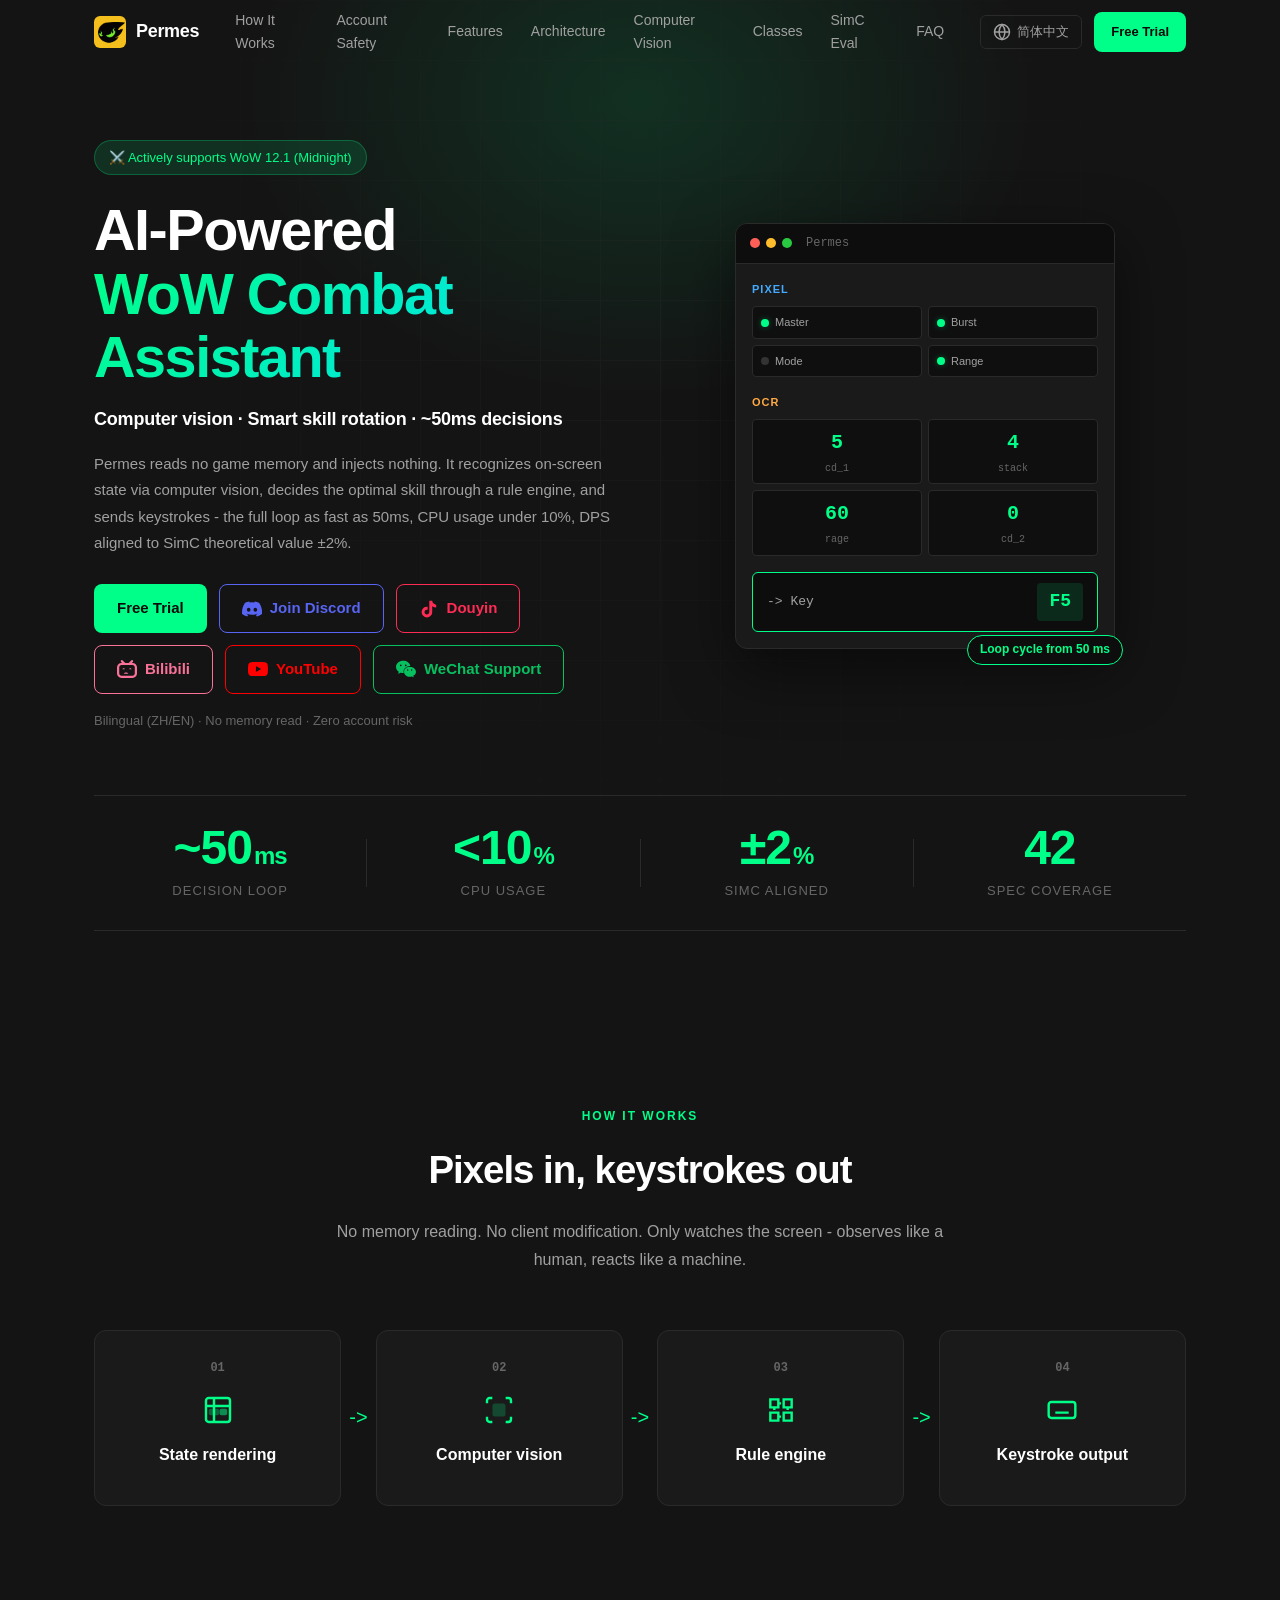
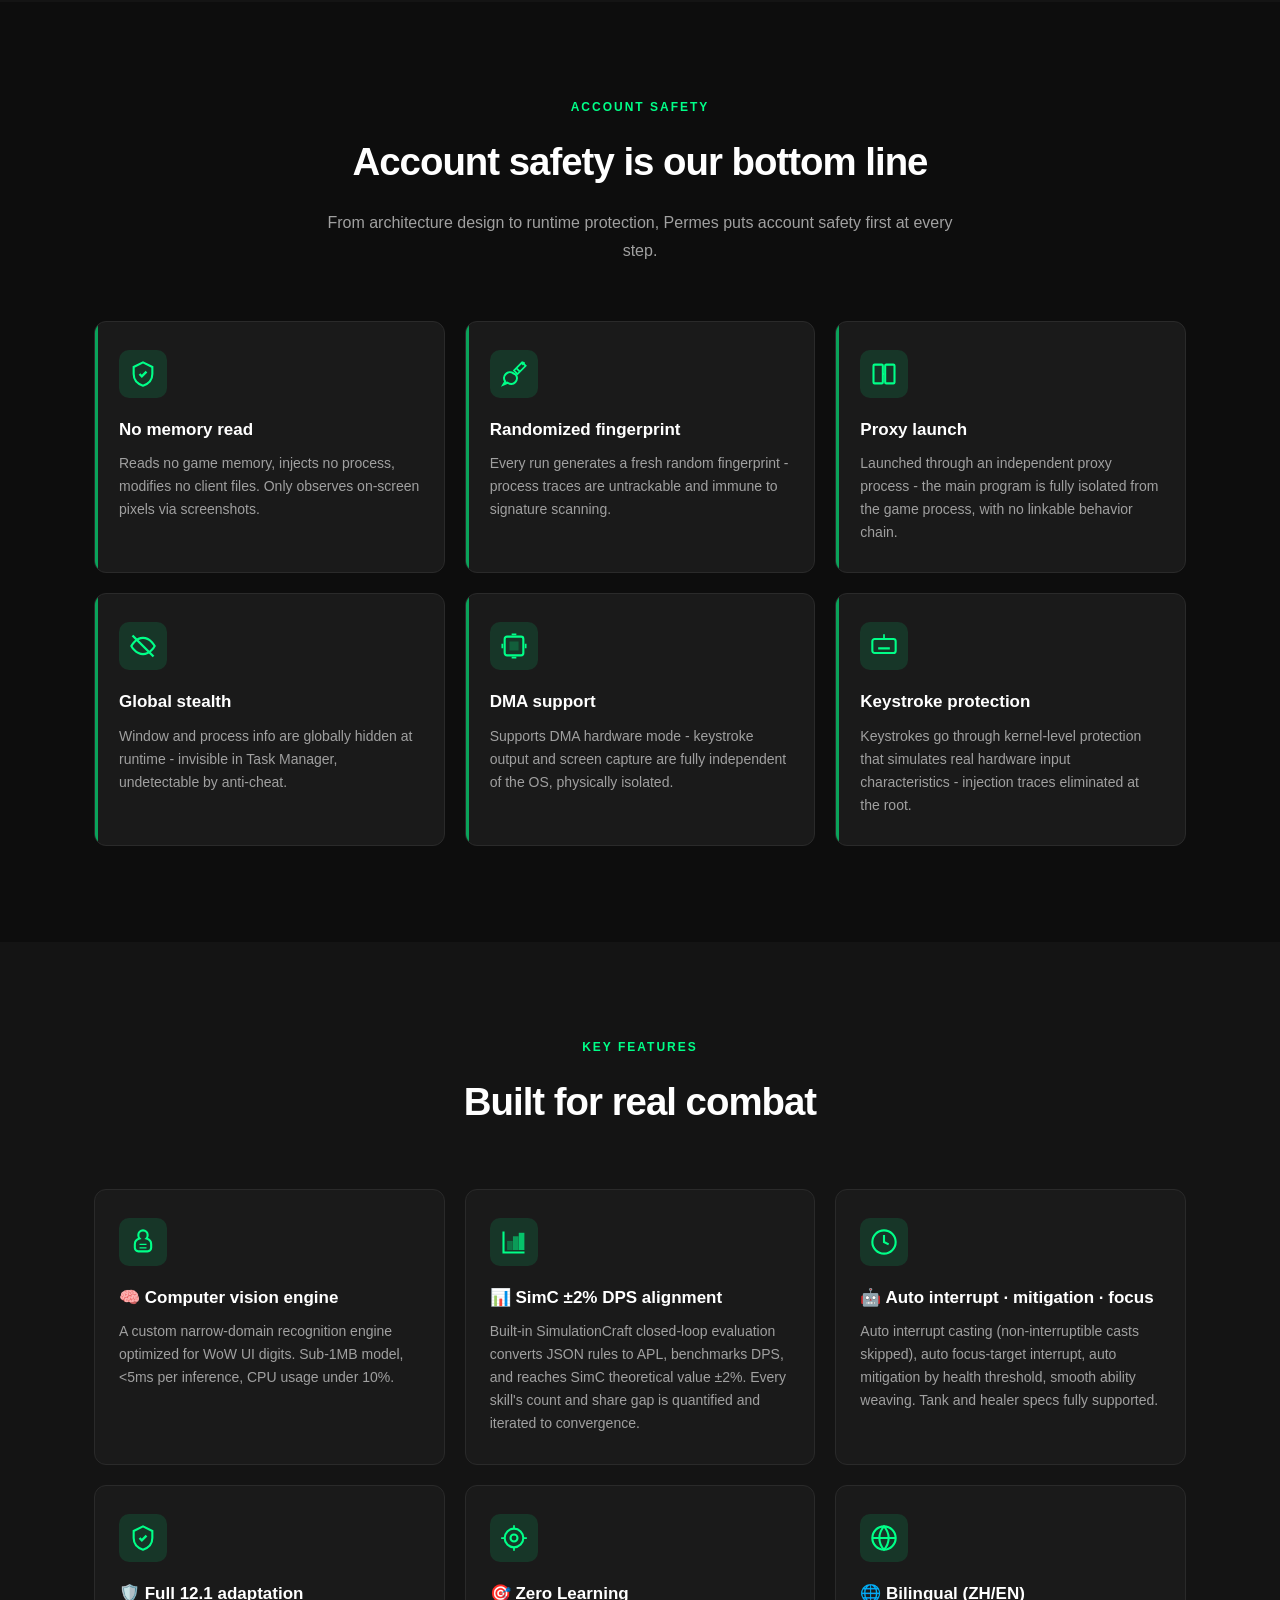
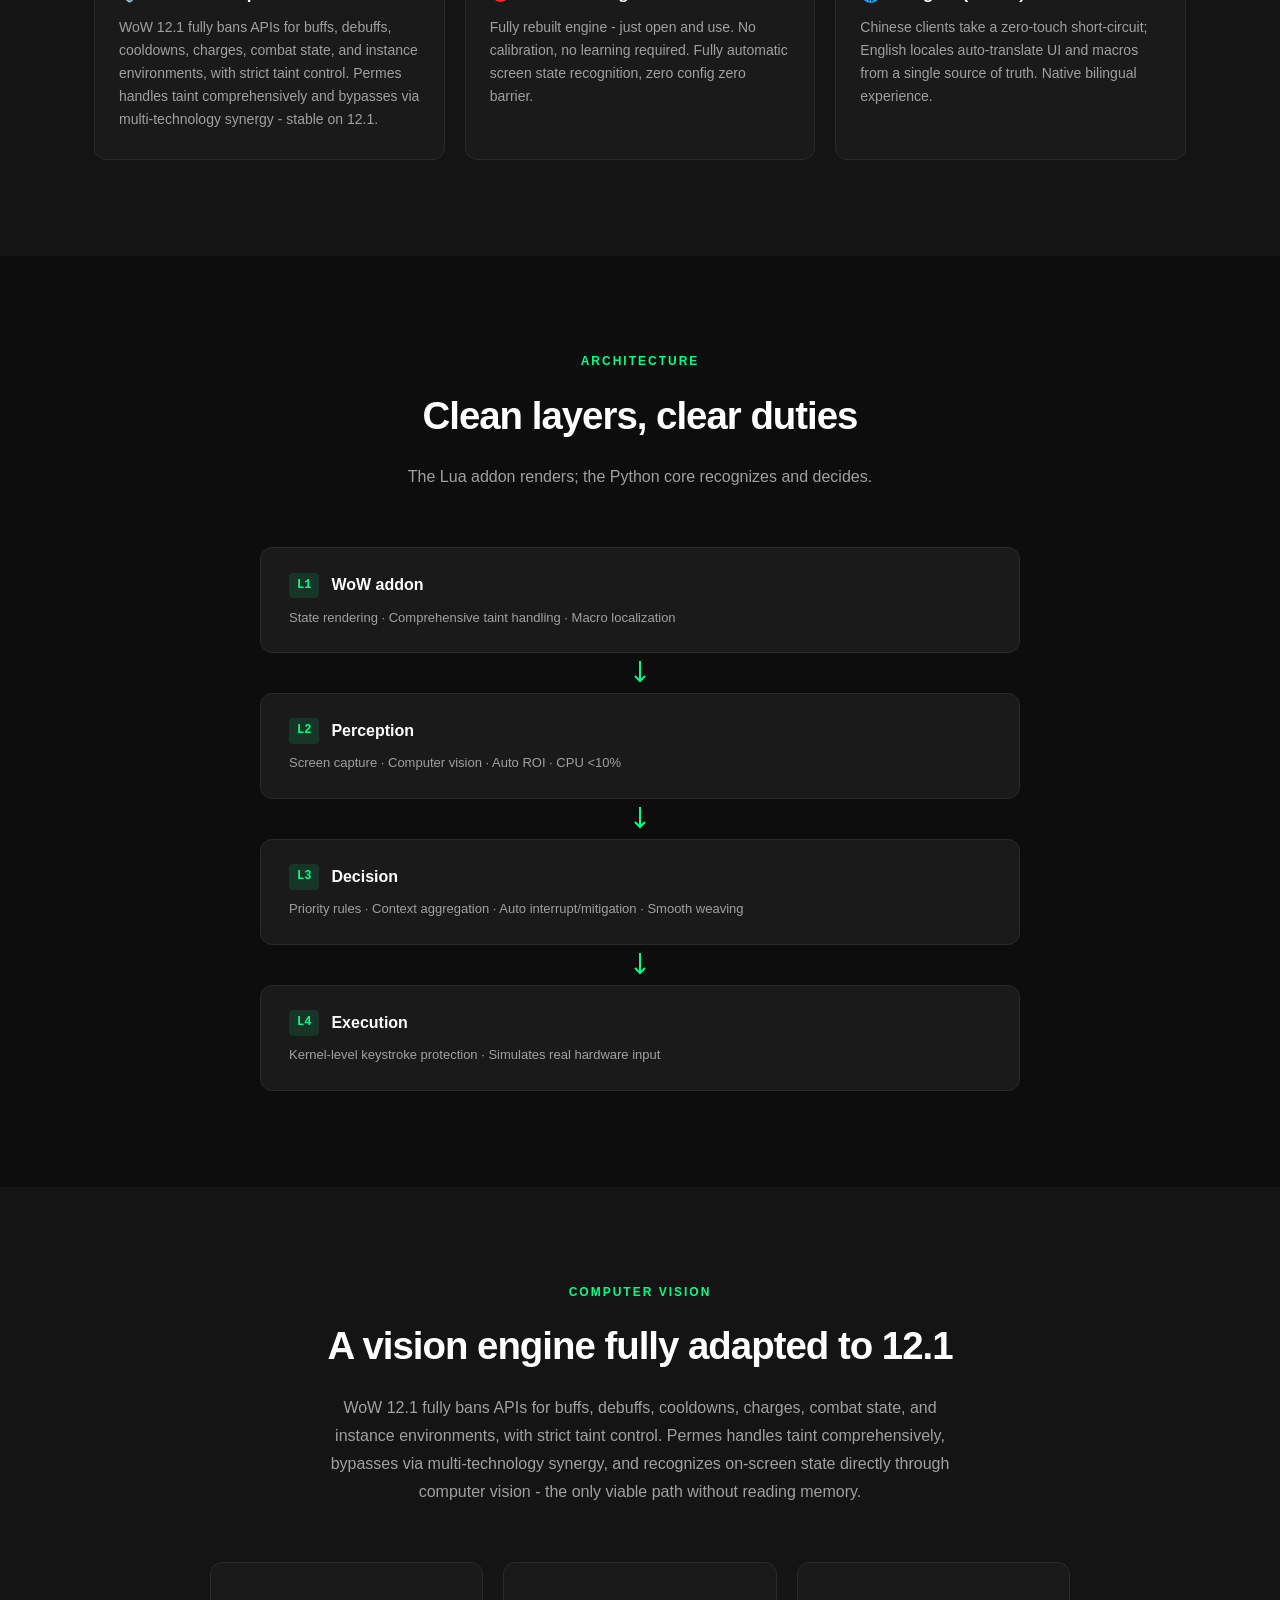
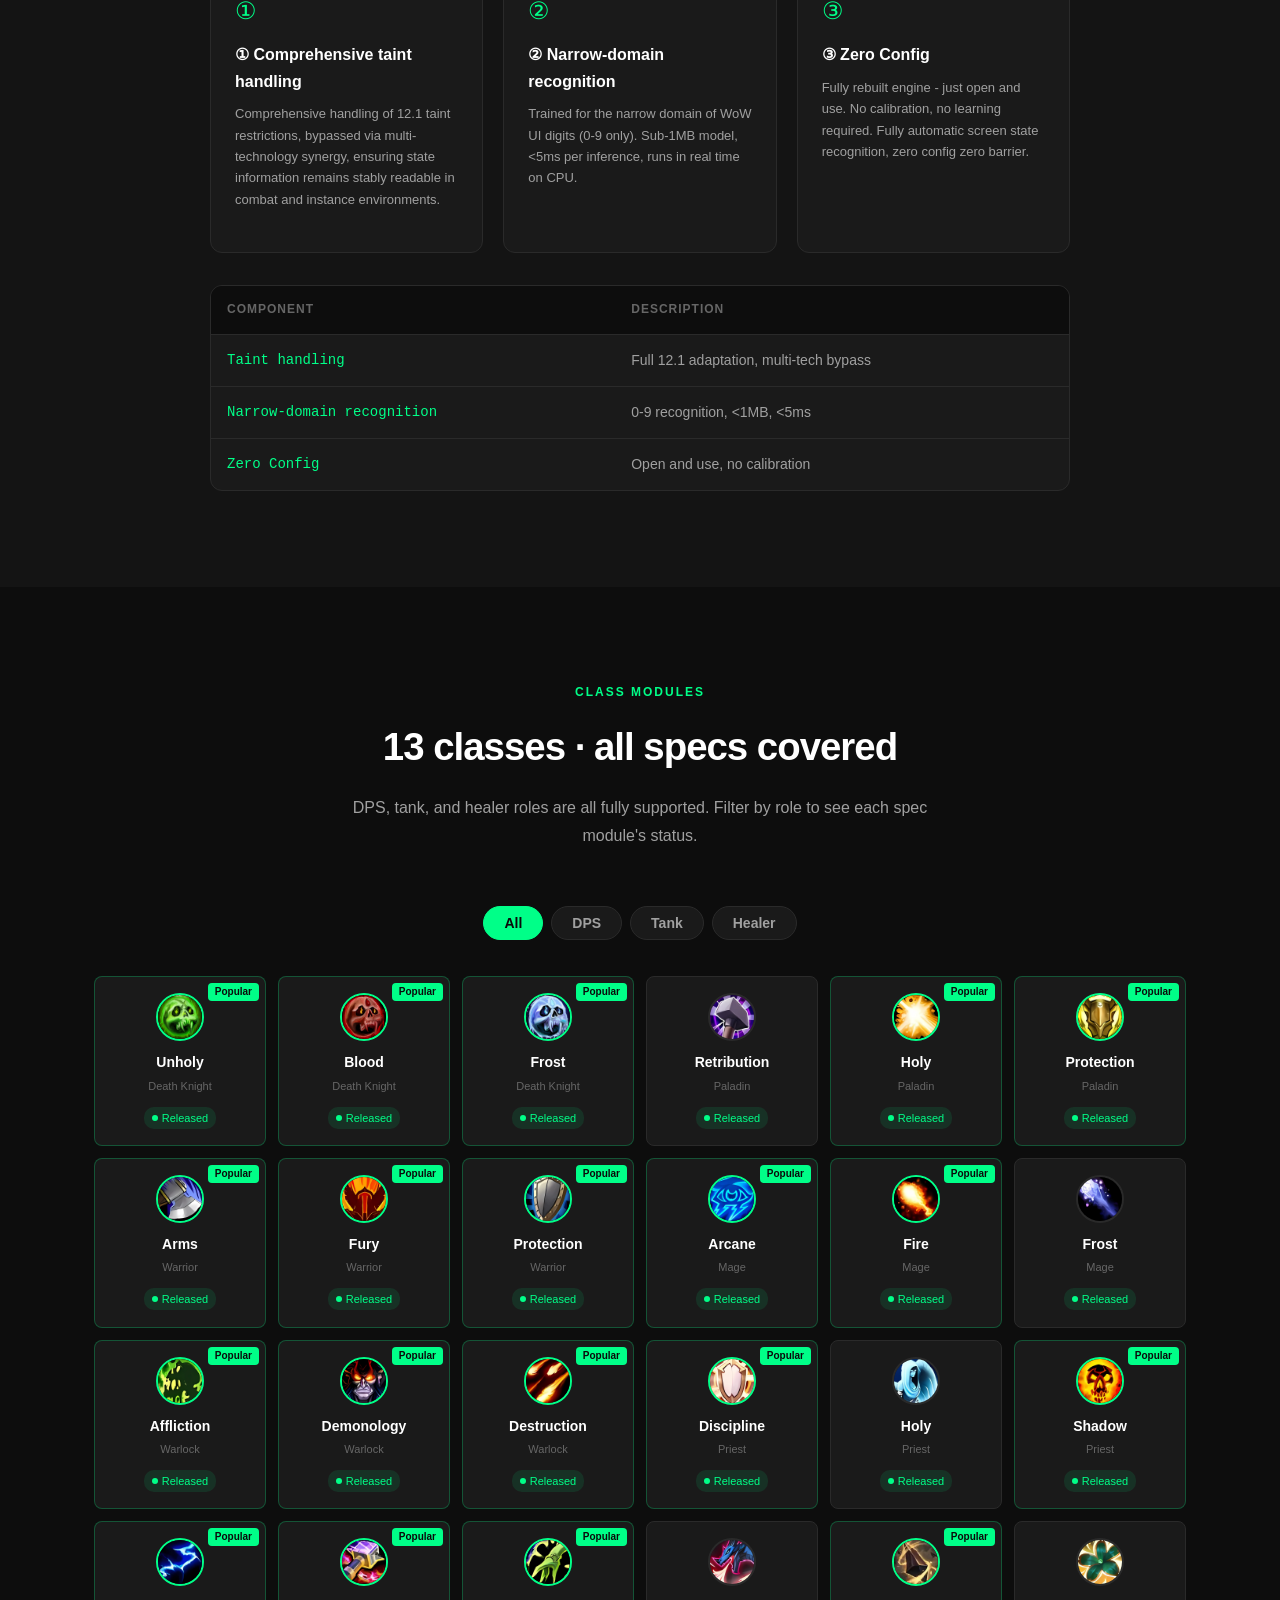
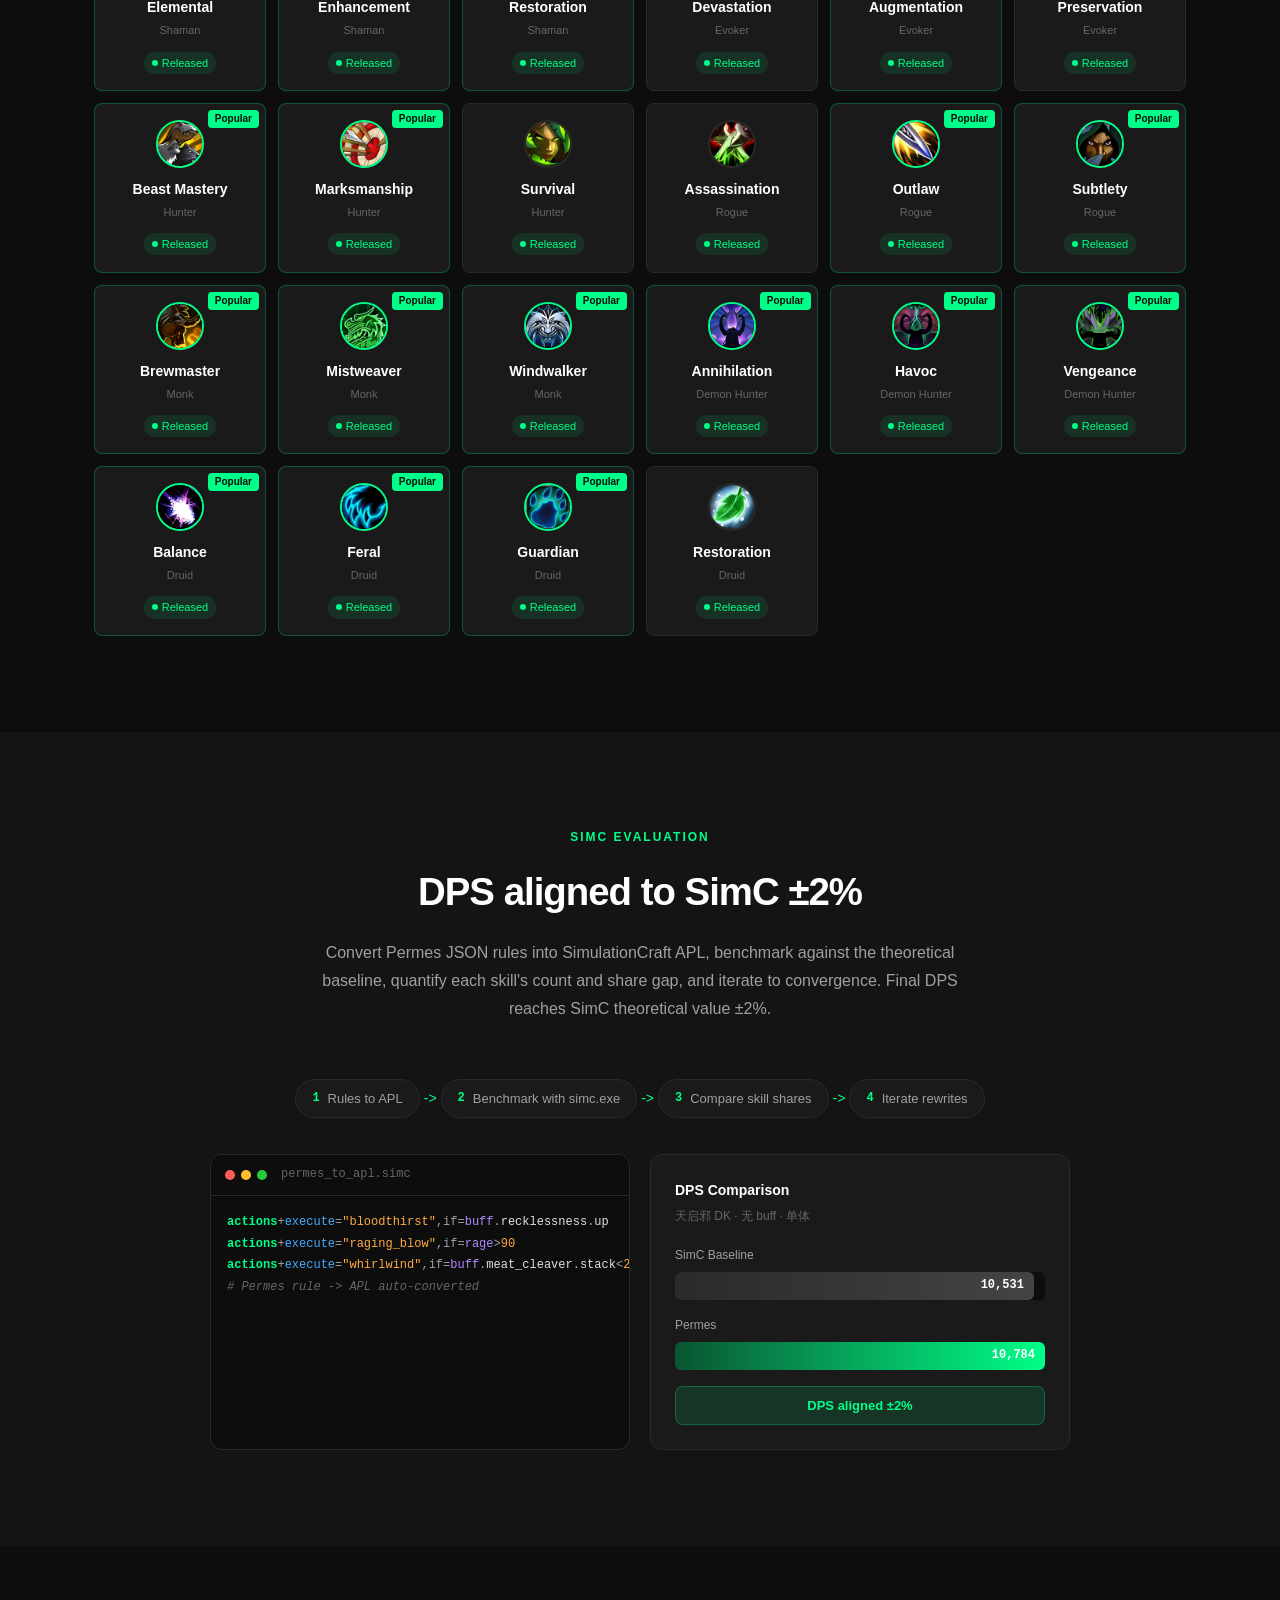
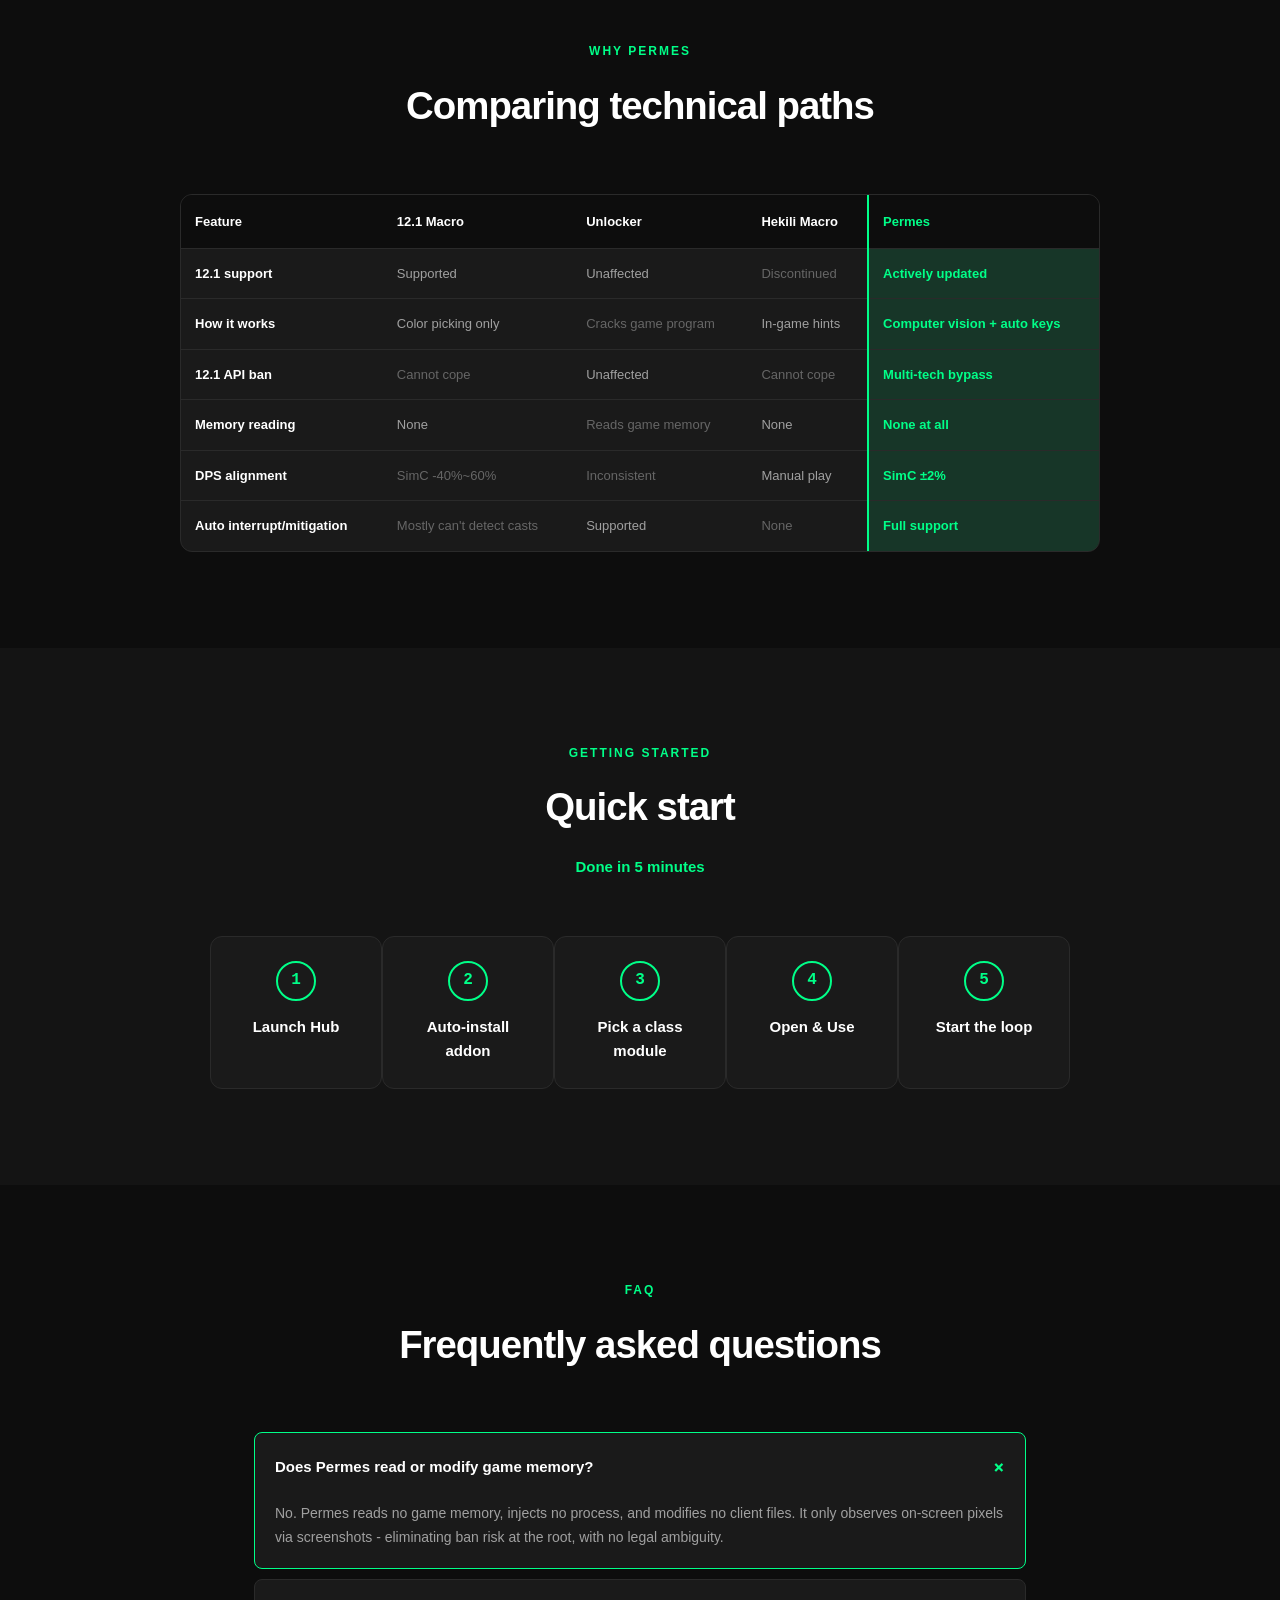
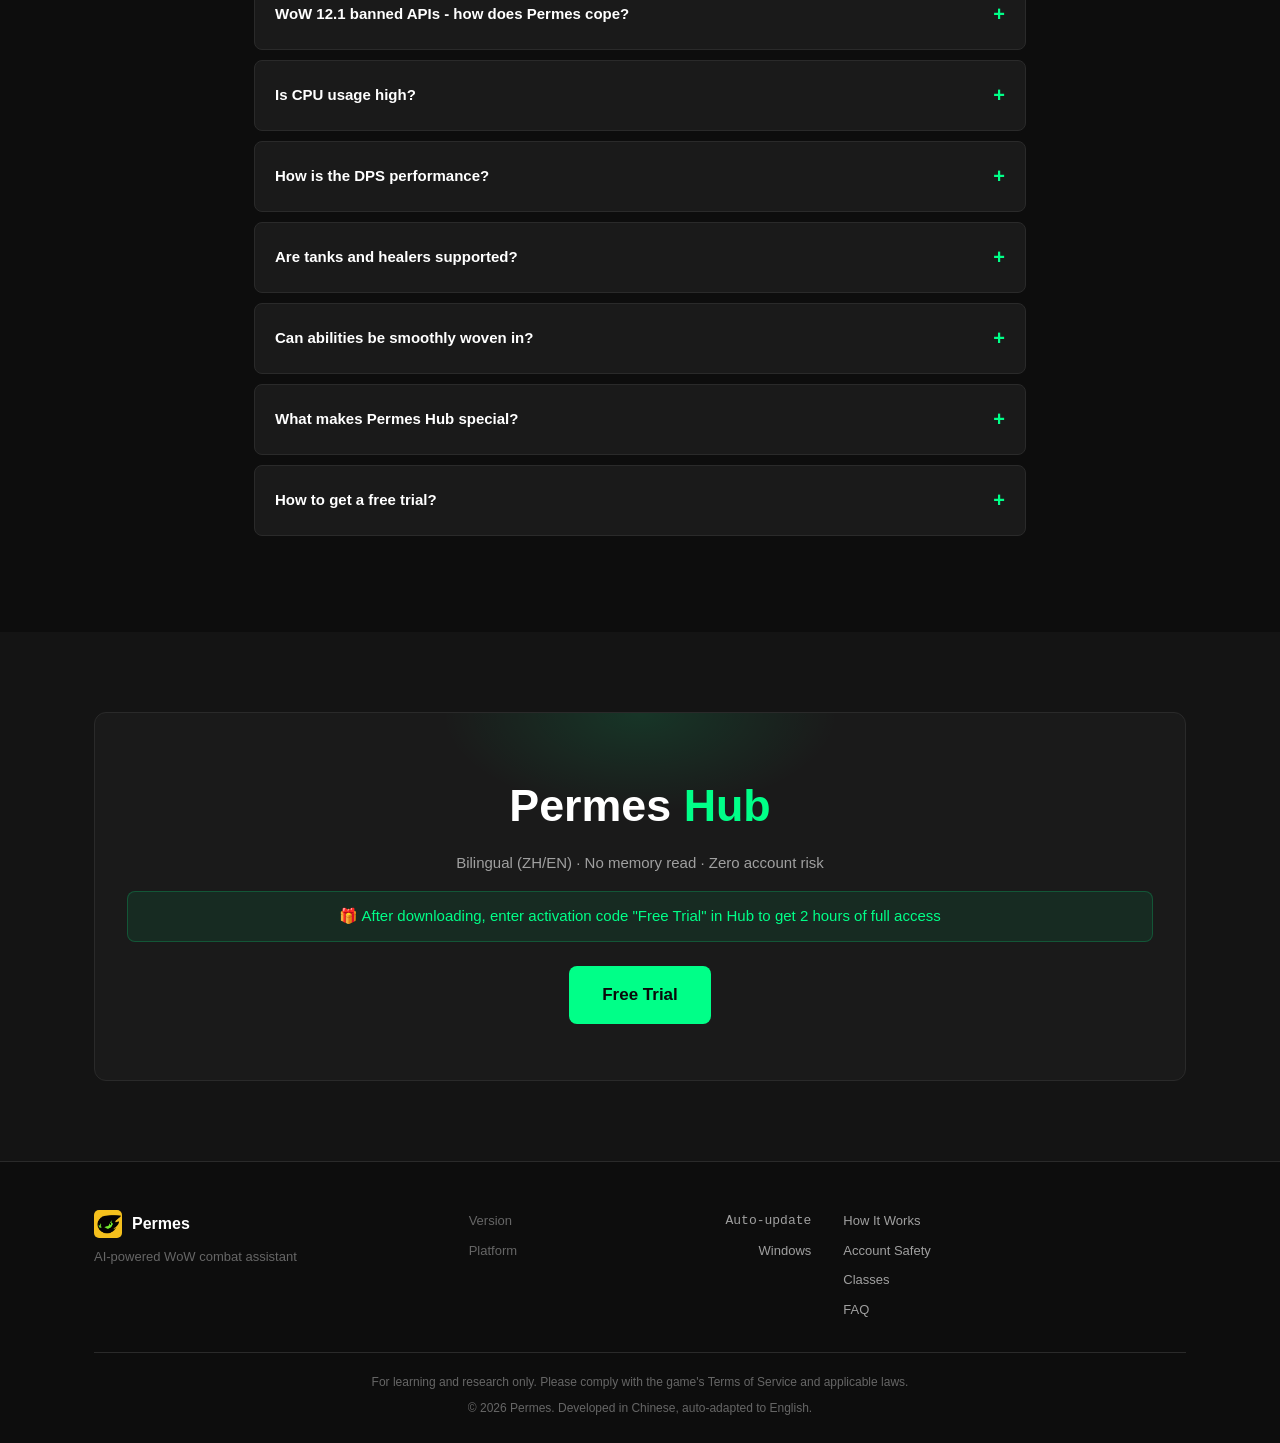
==== commit 7f212c62: "feat: 新增 2 小时免费试用 - 按钮文案'获取 Permes'改为'免费试用 Permes'（中英文同步） - 下载 CTA 区新增醒目试用说明：激活码「免费试用」+ 2小时全功能 - 绿色高" ====
--- a/index.html
+++ b/index.html
@@ -51,7 +51,7 @@
         </svg>
         <span data-i18n="lang.switch">English</span>
       </button>
-      <a href="#download" class="btn btn-primary btn-sm" data-i18n="nav.cta">获取 Permes</a>
+      <a href="#download" class="btn btn-primary btn-sm" data-i18n="nav.cta">免费试用 Permes</a>
     </div>
     <button class="nav-burger" id="navBurger" aria-label="Menu">
       <span></span><span></span><span></span>
@@ -73,7 +73,7 @@
       <p class="hero-sub" data-i18n="hero.sub">计算机视觉 · 智能技能循环 · ~50ms 决策</p>
       <p class="hero-desc" data-i18n="hero.desc">Permes 不读取游戏内存、不注入进程，通过计算机视觉技术识别屏幕状态，规则引擎判定技能优先级发送按键。整条链路最低 50ms，CPU 占用不足 10%，DPS 对齐 SimC 理论值 ±2%。</p>
       <div class="hero-cta">
-        <a href="#" class="btn btn-primary" data-i18n="hero.cta.primary" onclick="return false">获取 Permes</a>
+        <a href="#" class="btn btn-primary" data-i18n="hero.cta.primary" onclick="return false">免费试用 Permes</a>
         <a href="https://discord.gg/PU7jpWrsVA" target="_blank" rel="noopener" class="btn btn-discord">
           <svg width="20" height="20" viewBox="0 0 24 24" fill="currentColor" aria-hidden="true">
             <path d="M20.317 4.37a19.791 19.791 0 0 0-4.885-1.515.074.074 0 0 0-.079.037c-.21.375-.444.864-.608 1.25a18.27 18.27 0 0 0-5.487 0 12.64 12.64 0 0 0-.617-1.25.077.077 0 0 0-.079-.037A19.736 19.736 0 0 0 3.677 4.37a.07.07 0 0 0-.032.027C.533 9.046-.32 13.58.099 18.057a.082.082 0 0 0 .031.057 19.9 19.9 0 0 0 5.993 3.03.078.078 0 0 0 .084-.028 14.09 14.09 0 0 0 1.226-1.994.076.076 0 0 0-.041-.106 13.107 13.107 0 0 1-1.872-.892.077.077 0 0 1-.008-.128 10.2 10.2 0 0 0 .372-.292.074.074 0 0 1 .077-.01c3.928 1.793 8.18 1.793 12.162 0a.074.074 0 0 1 .078.01c.12.198.246.198.373.292a.077.077 0 0 1-.006.127 12.299 12.299 0 0 1-1.873.892.077.077 0 0 0-.041.107c.36.698.772 1.362 1.225 1.993a.076.076 0 0 0 .084.028 19.839 19.839 0 0 0 6.002-3.03.077.077 0 0 0 .032-.054c.5-5.177-.838-9.674-3.549-13.66a.061.061 0 0 0-.031-.03zM8.02 15.33c-1.183 0-2.157-1.085-2.157-2.419 0-1.333.956-2.419 2.157-2.419 1.21 0 2.176 1.096 2.157 2.42 0 1.333-.956 2.418-2.157 2.418zm7.975 0c-1.183 0-2.157-1.085-2.157-2.419 0-1.333.955-2.419 2.157-2.419 1.21 0 2.176 1.096 2.157 2.42 0 1.333-.946 2.418-2.157 2.418z"/>
@@ -719,6 +719,13 @@
         </summary>
         <div class="faq-a" data-i18n="faq.a7">Hub 内置 AI 客服随时答疑，积分系统提供多重福利。一切操作在 Hub 中完成，无需下载解压，启动即用。</div>
       </details>
+      <details class="faq-item">
+        <summary class="faq-q">
+          <span data-i18n="faq.q8">如何免费试用？</span>
+          <span class="faq-icon">+</span>
+        </summary>
+        <div class="faq-a" data-i18n="faq.a8">下载安装 Permes Hub 后，在激活界面输入激活码「免费试用」即可获得 2 小时全功能体验，包含全部职业专精、智能输出循环、战斗数据分析等所有功能，无任何限制。试用结束后可选择购买正式授权继续使用。</div>
+      </details>
     </div>
   </div>
 </section>
@@ -729,7 +736,8 @@
     <div class="cta-box reveal">
       <h2 class="cta-title">Permes <span class="accent">Hub</span></h2>
       <p class="cta-sub" data-i18n="hero.note">中英双语 · 不读内存 · 账号零风险</p>
-      <a href="#" class="btn btn-primary btn-lg" data-i18n="nav.cta" onclick="return false">获取 Permes</a>
+      <p class="cta-trial" data-i18n="cta.trial">🎁 下载安装后，在 Hub 中输入激活码 <strong>「免费试用」</strong> 即可获得 2 小时全功能体验</p>
+      <a href="#" class="btn btn-primary btn-lg" data-i18n="nav.cta" onclick="return false">免费试用 Permes</a>
     </div>
   </div>
 </section>
--- a/css/style.css
+++ b/css/style.css
@@ -1333,8 +1333,22 @@
 .cta-sub {
   font-size: 15px;
   color: var(--text-mut);
+  margin-bottom: 16px;
+  position: relative;
+}
+.cta-trial {
+  font-size: 15px;
+  color: var(--accent);
   margin-bottom: 24px;
   position: relative;
+  padding: 12px 20px;
+  background: rgba(0, 255, 136, 0.08);
+  border: 1px solid rgba(0, 255, 136, 0.2);
+  border-radius: 8px;
+}
+.cta-trial strong {
+  color: var(--accent);
+  font-weight: 700;
 }
 .cta-box .btn { position: relative; }
 
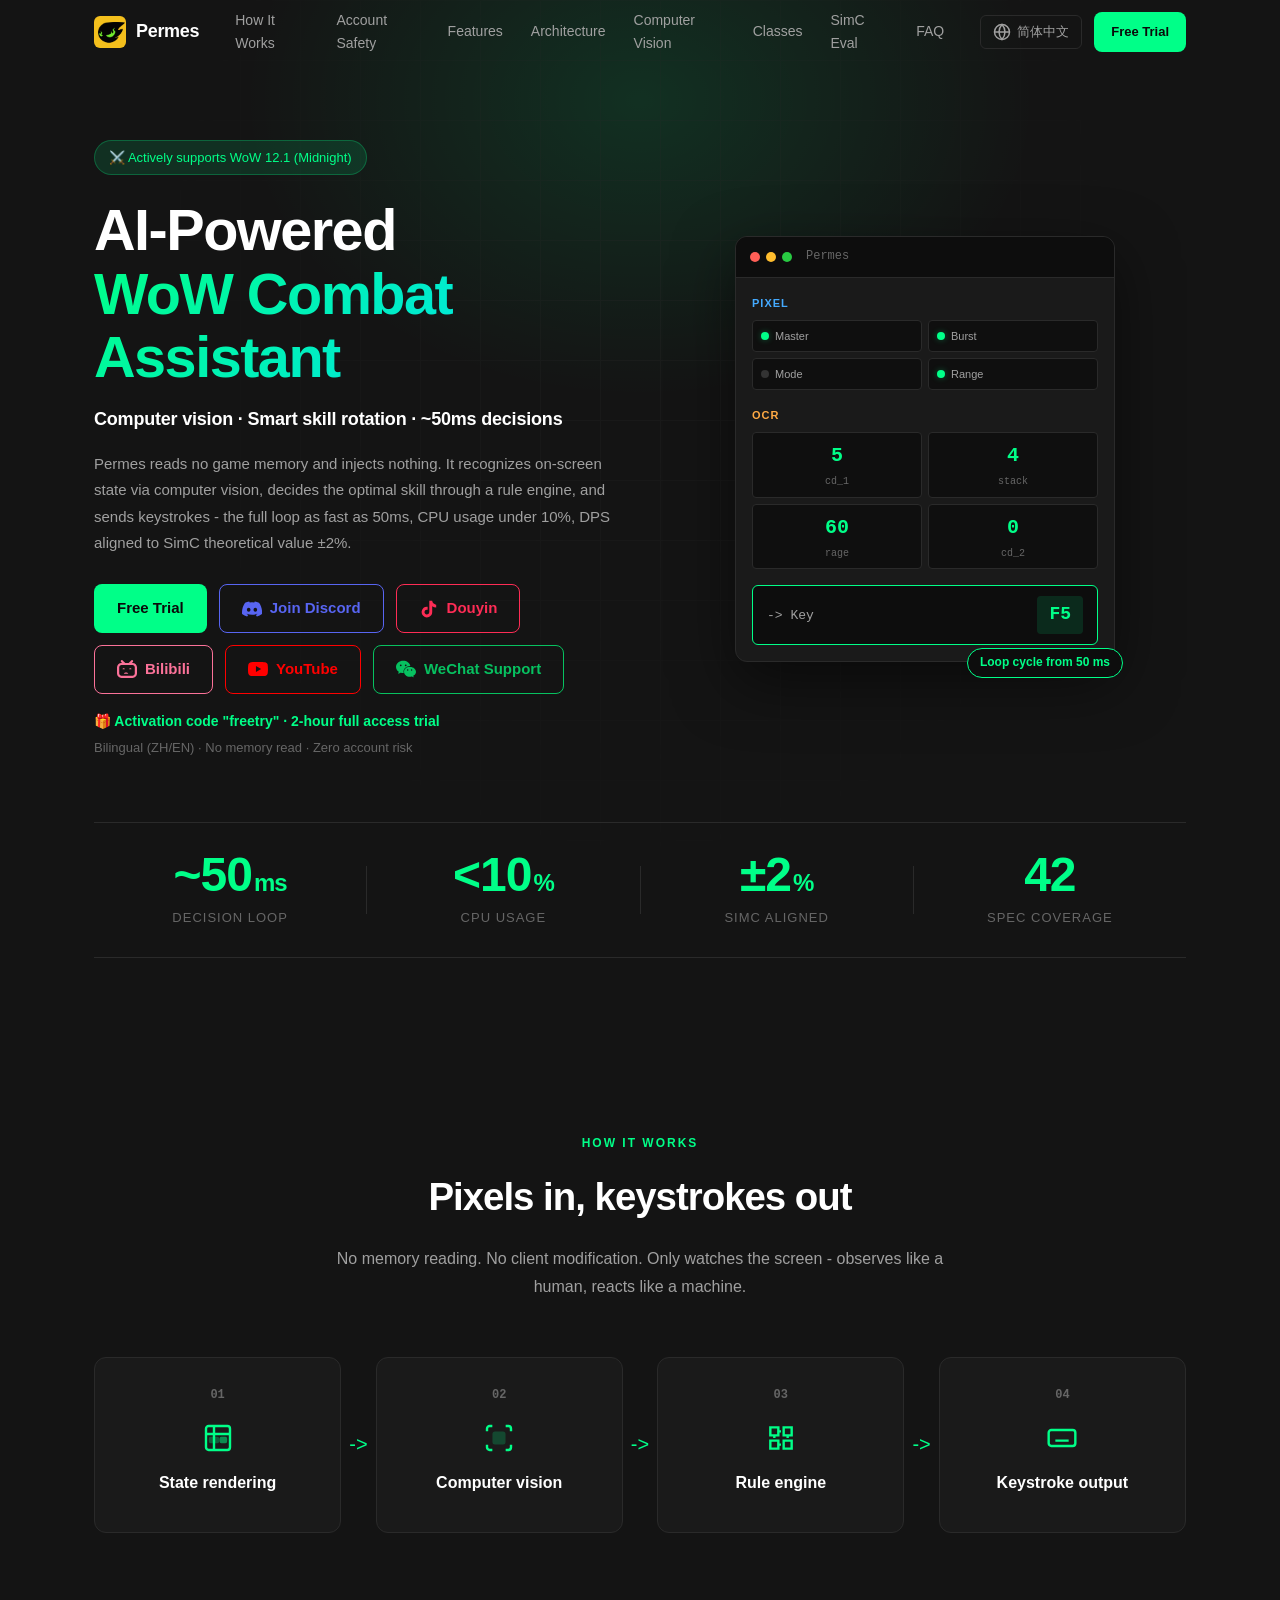
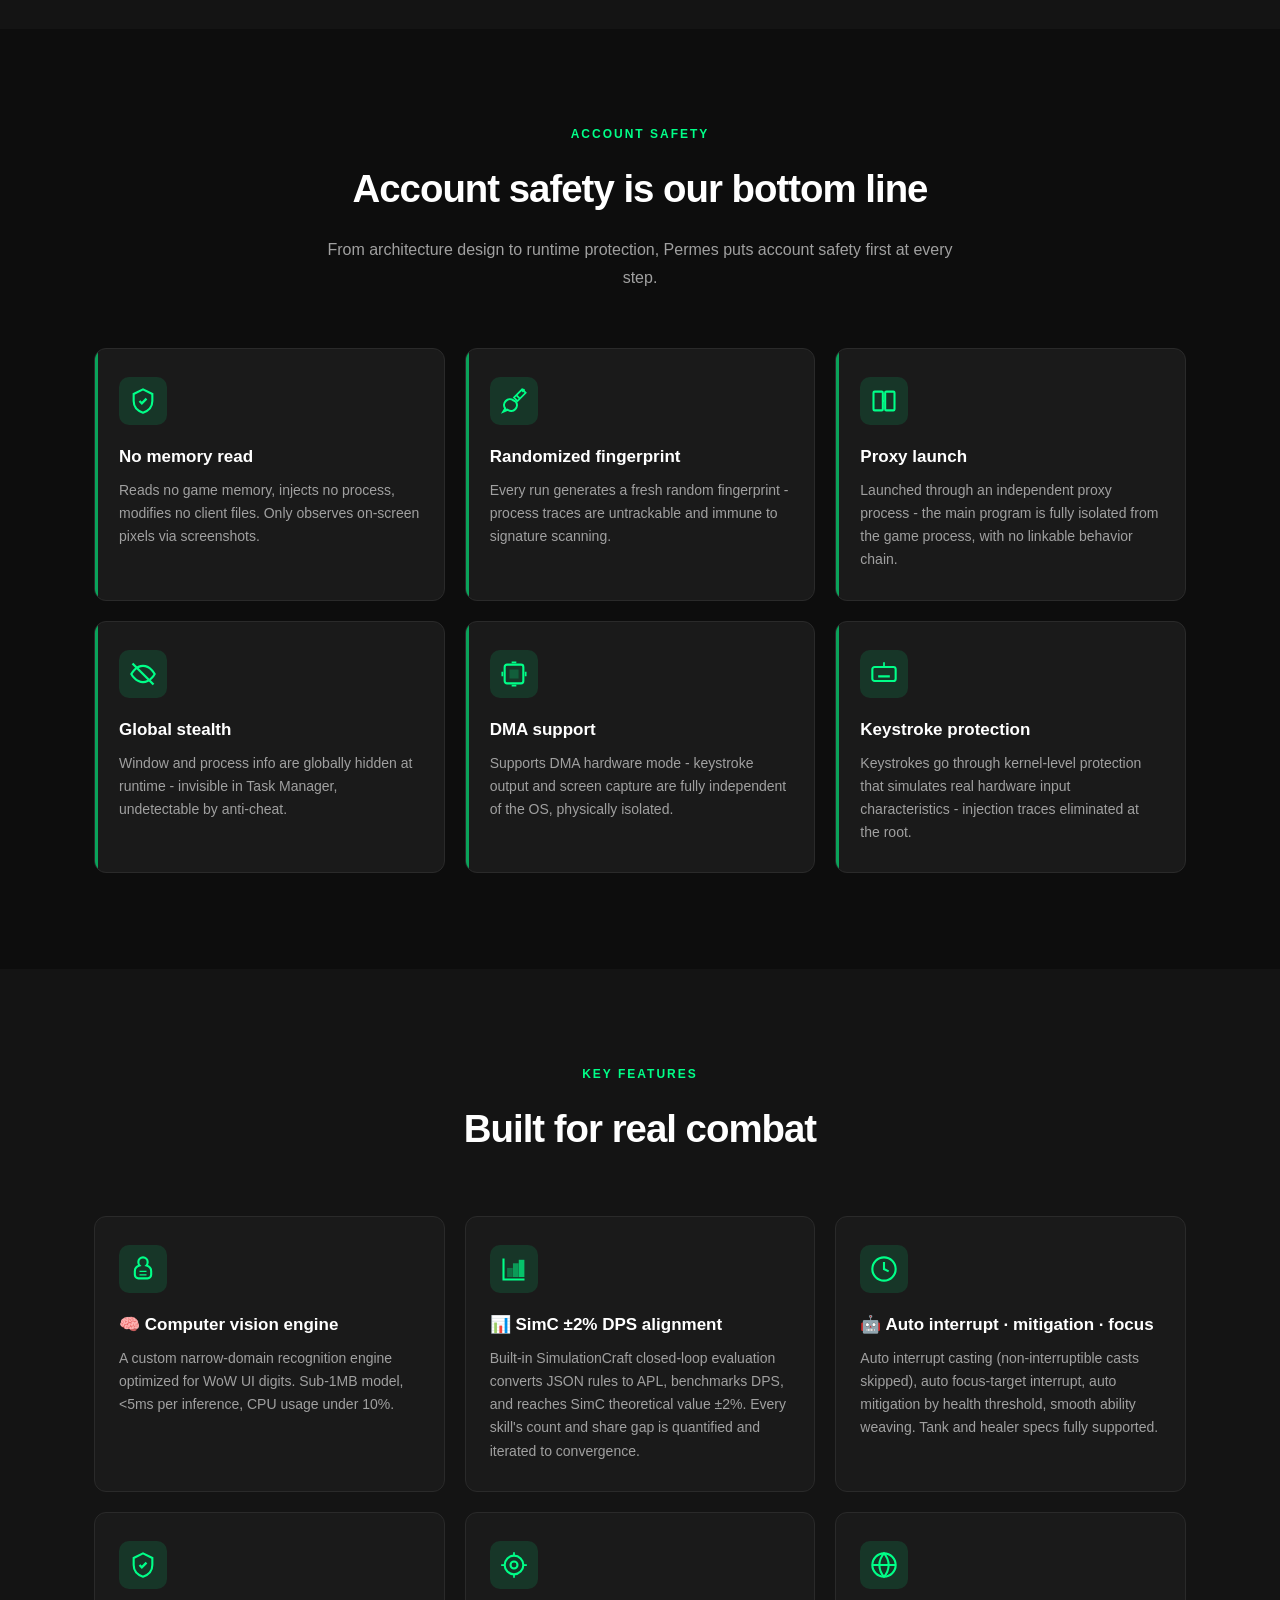
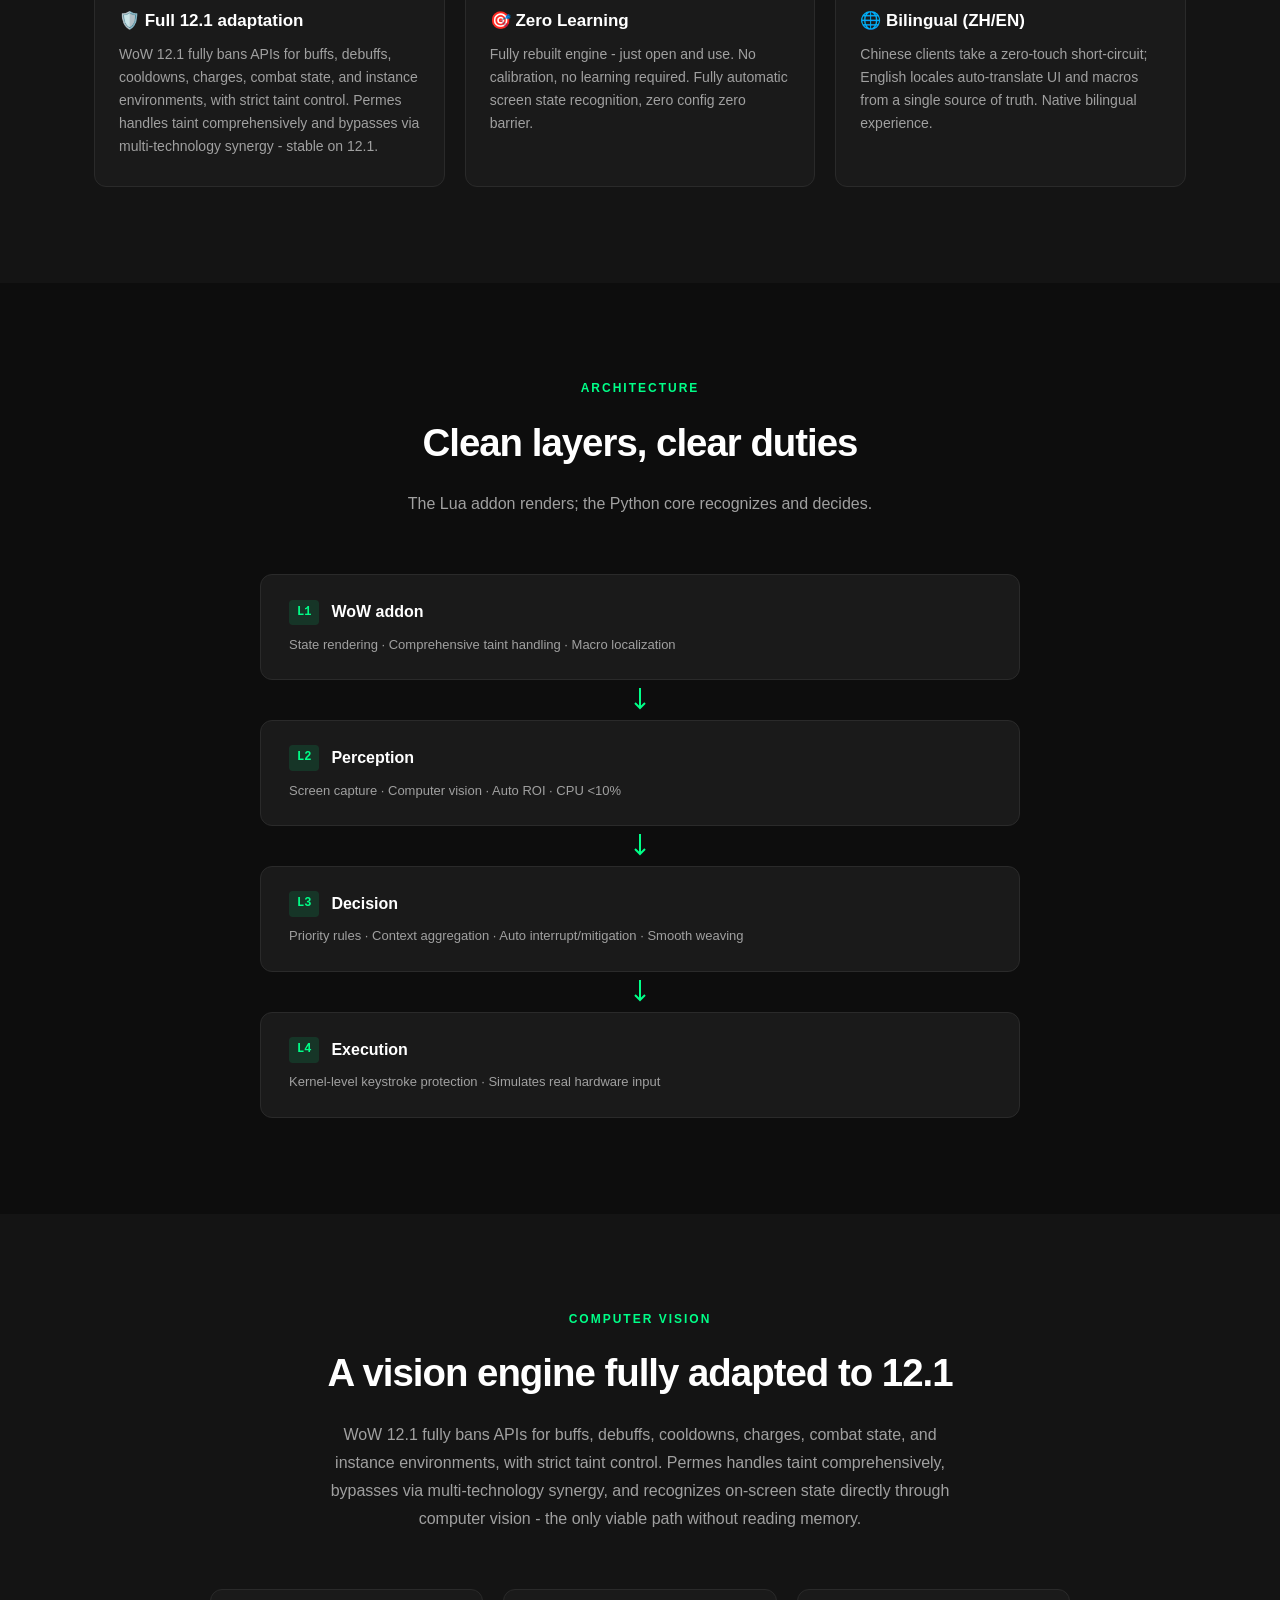
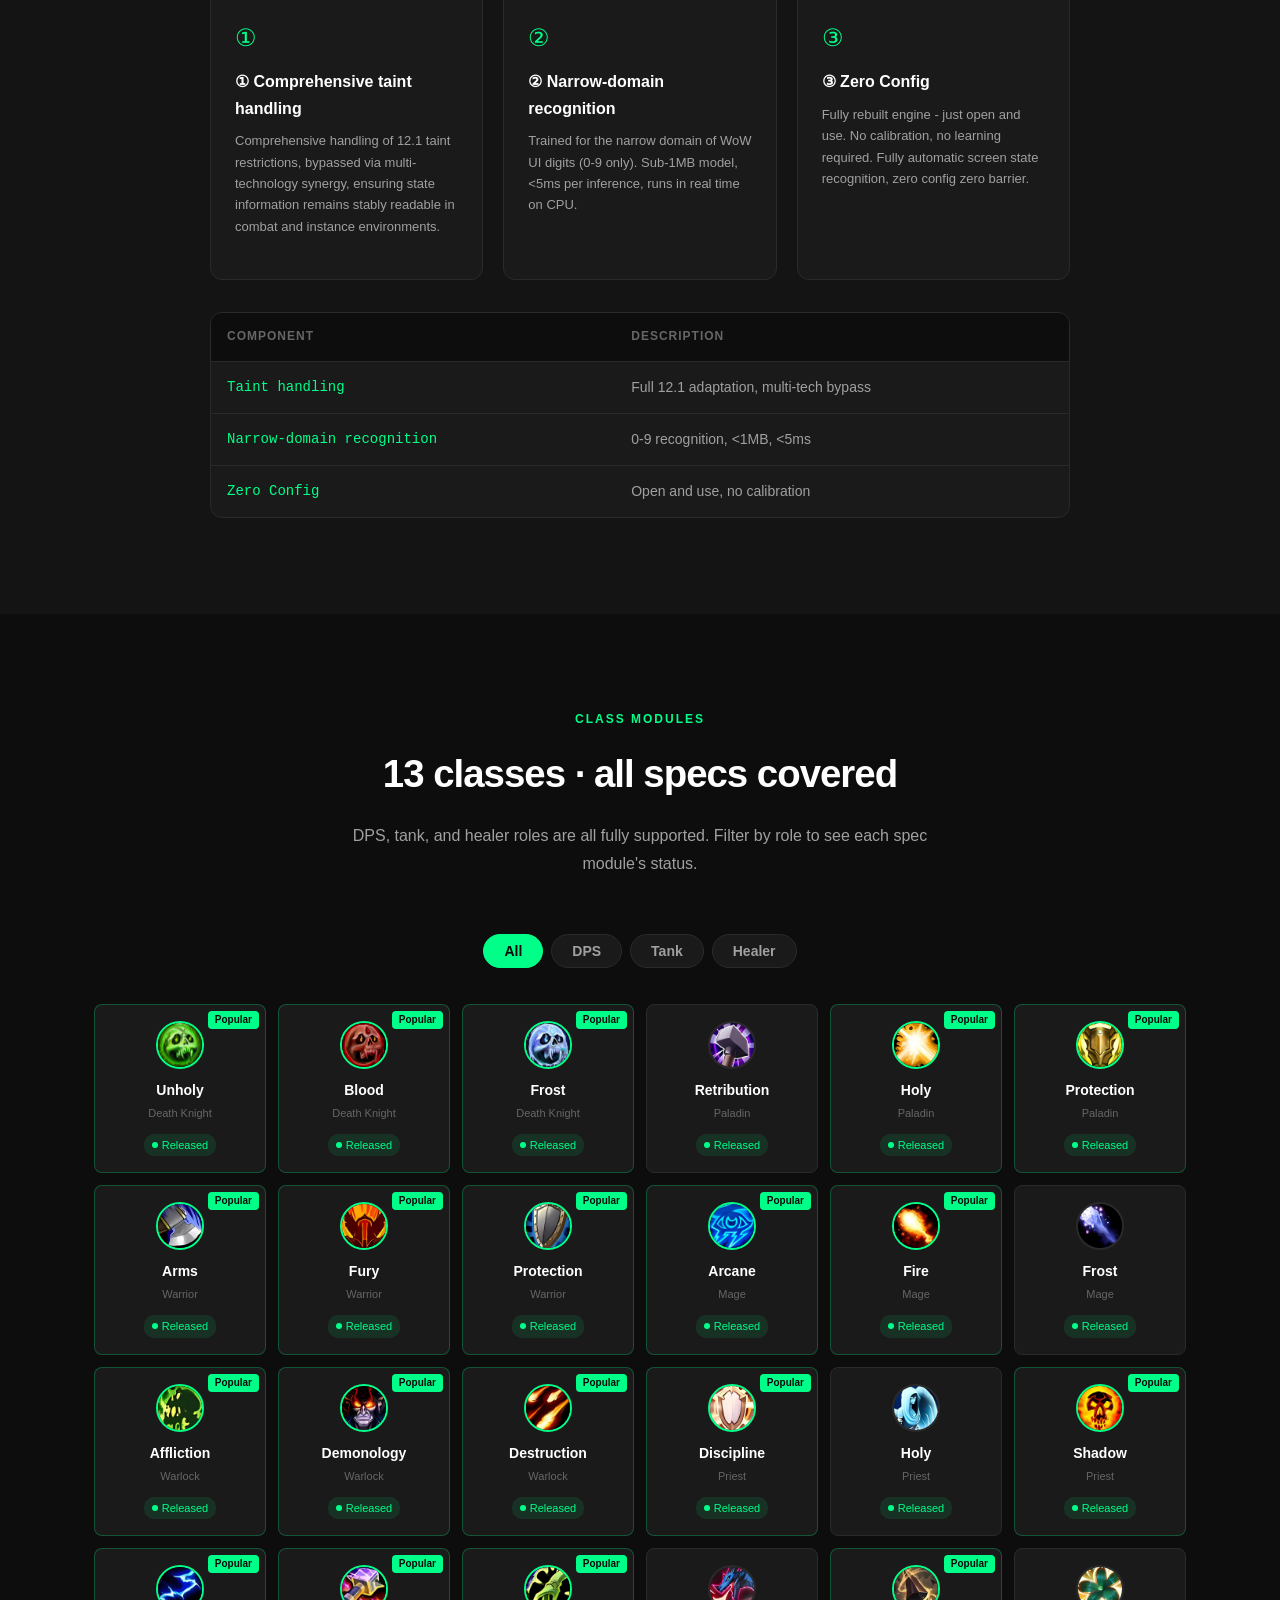
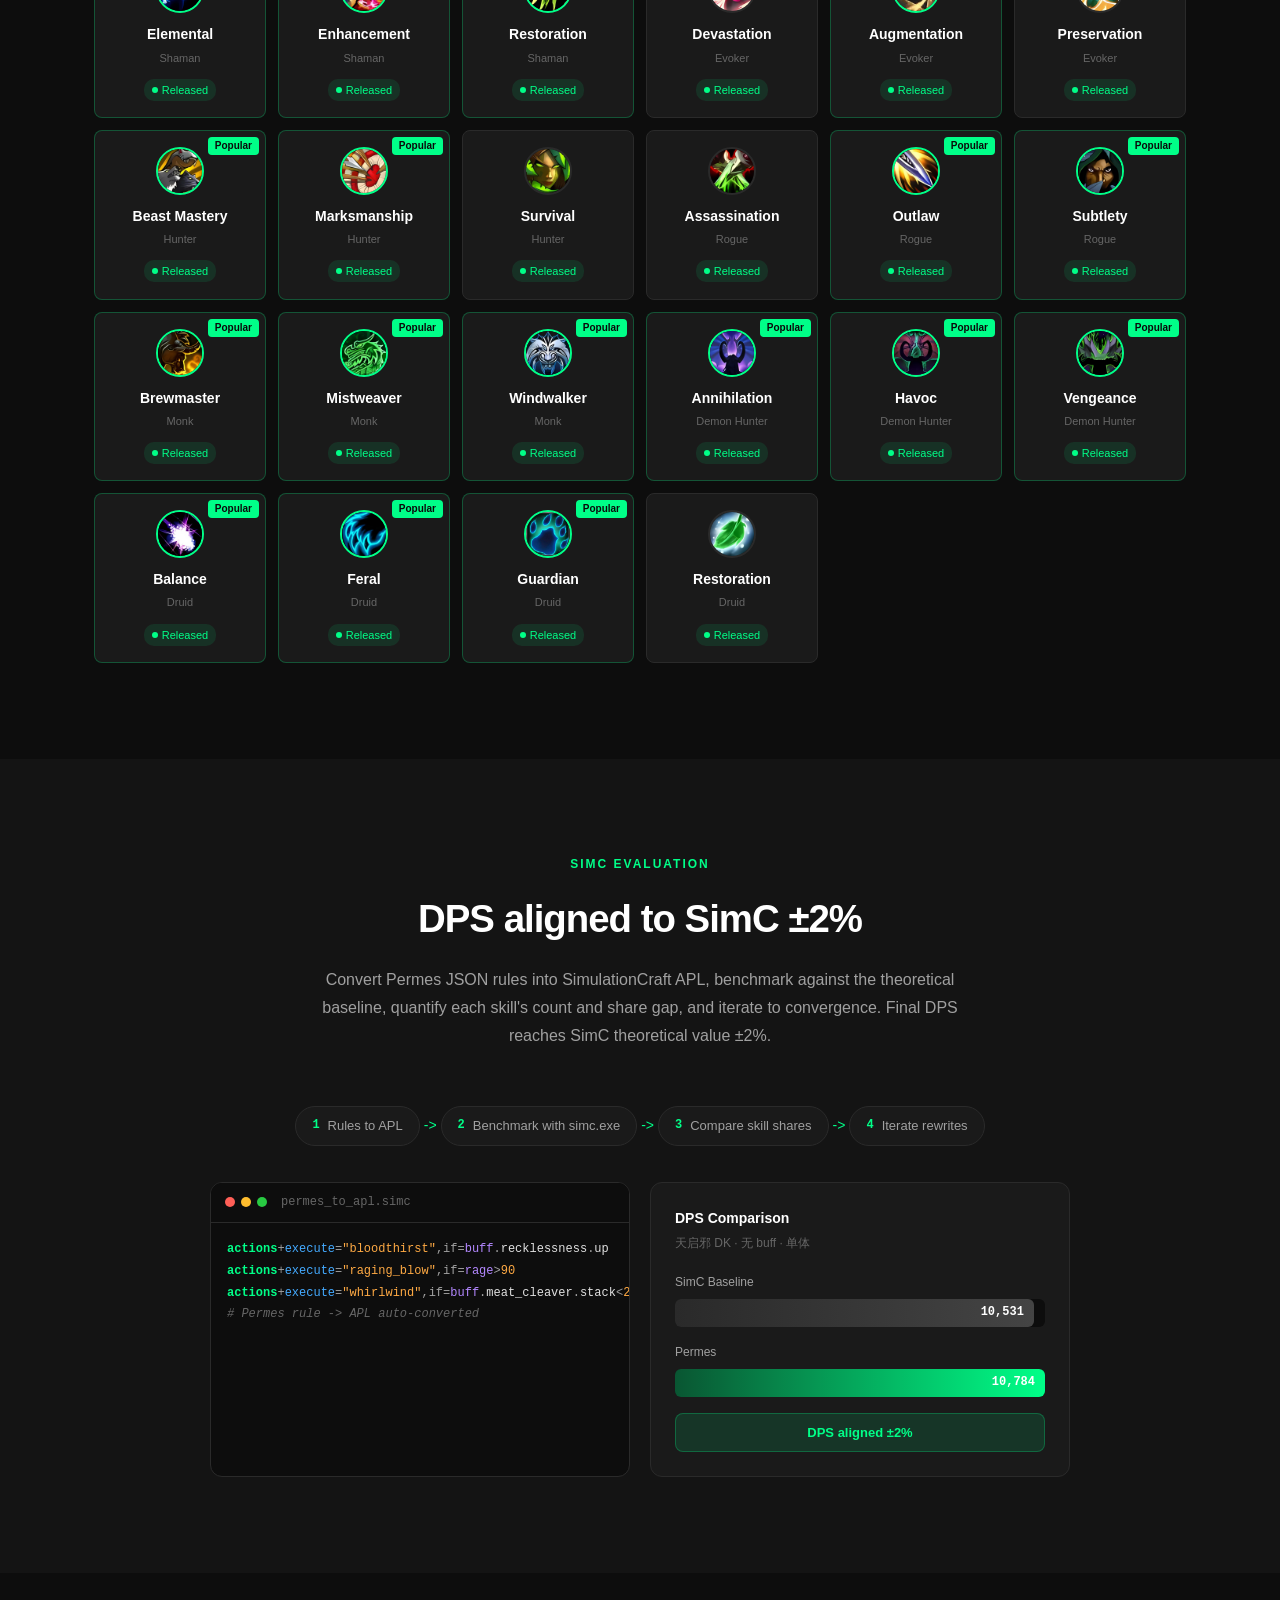
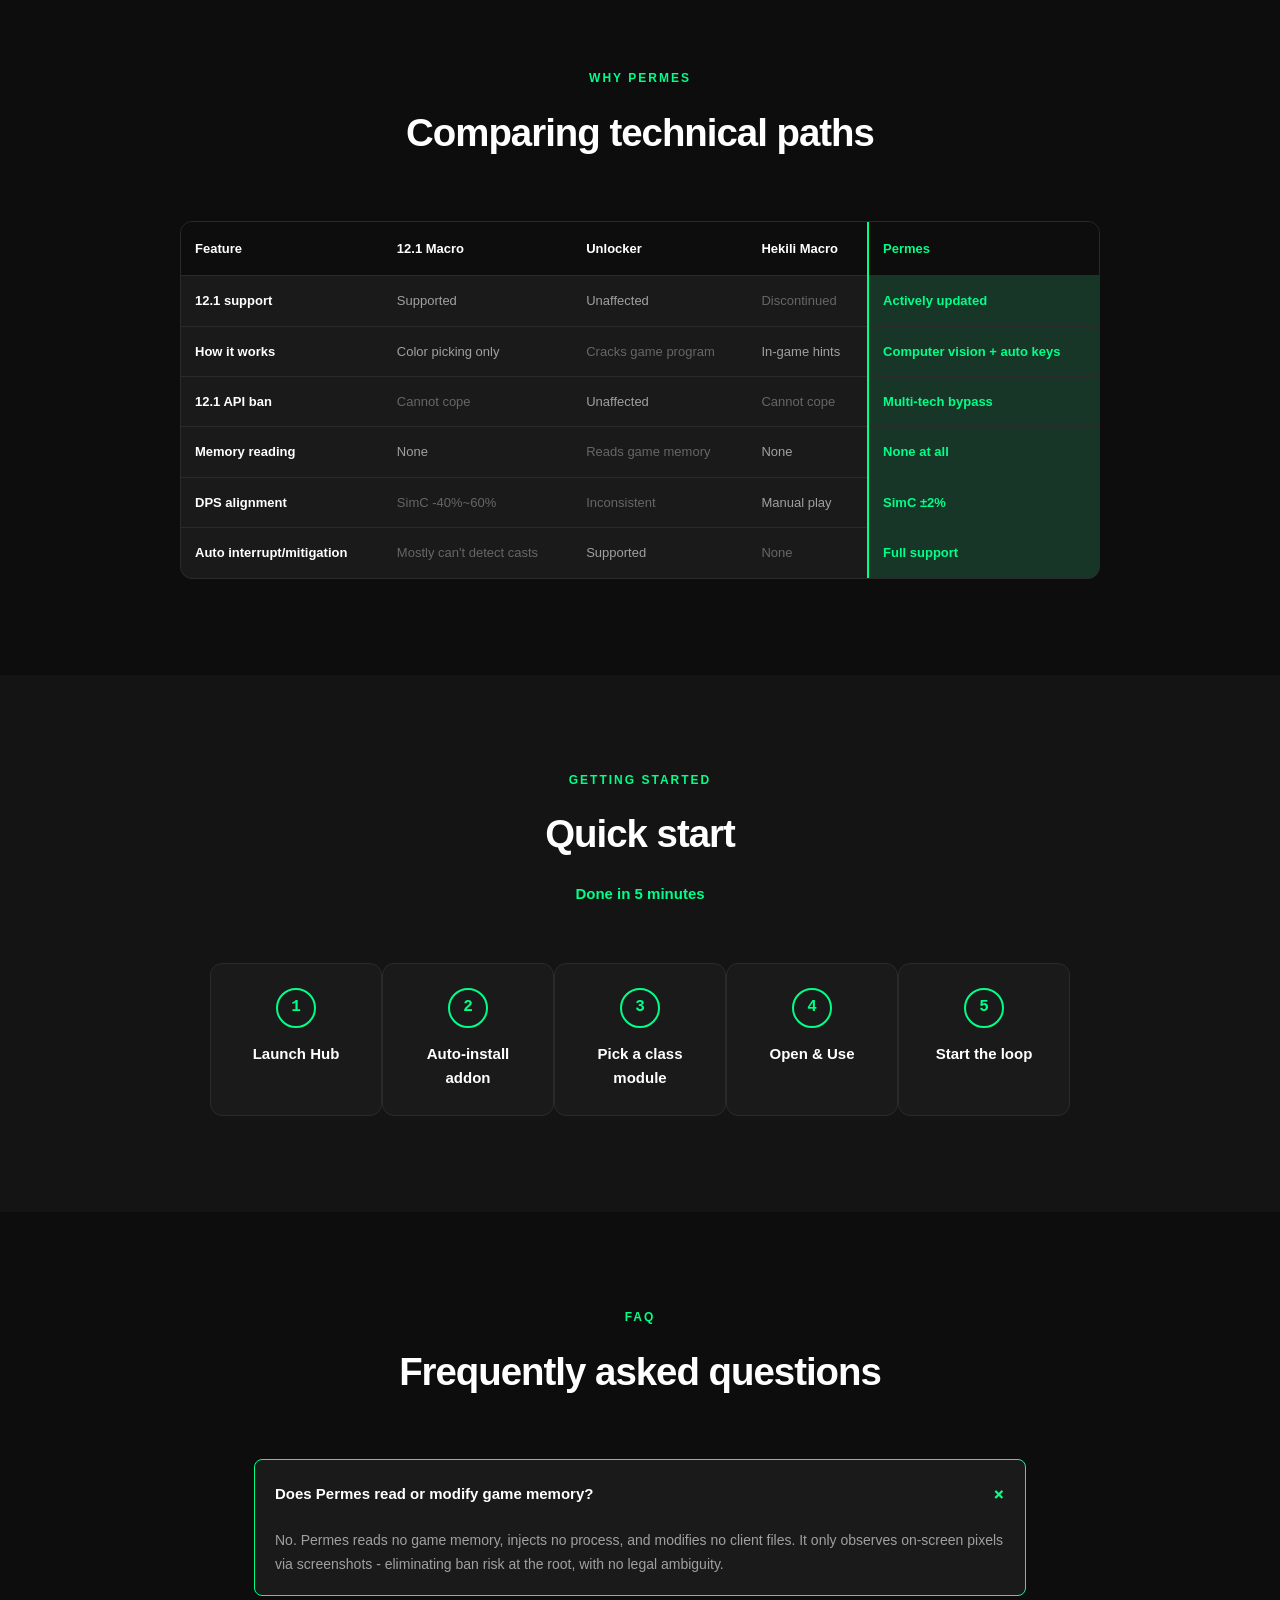
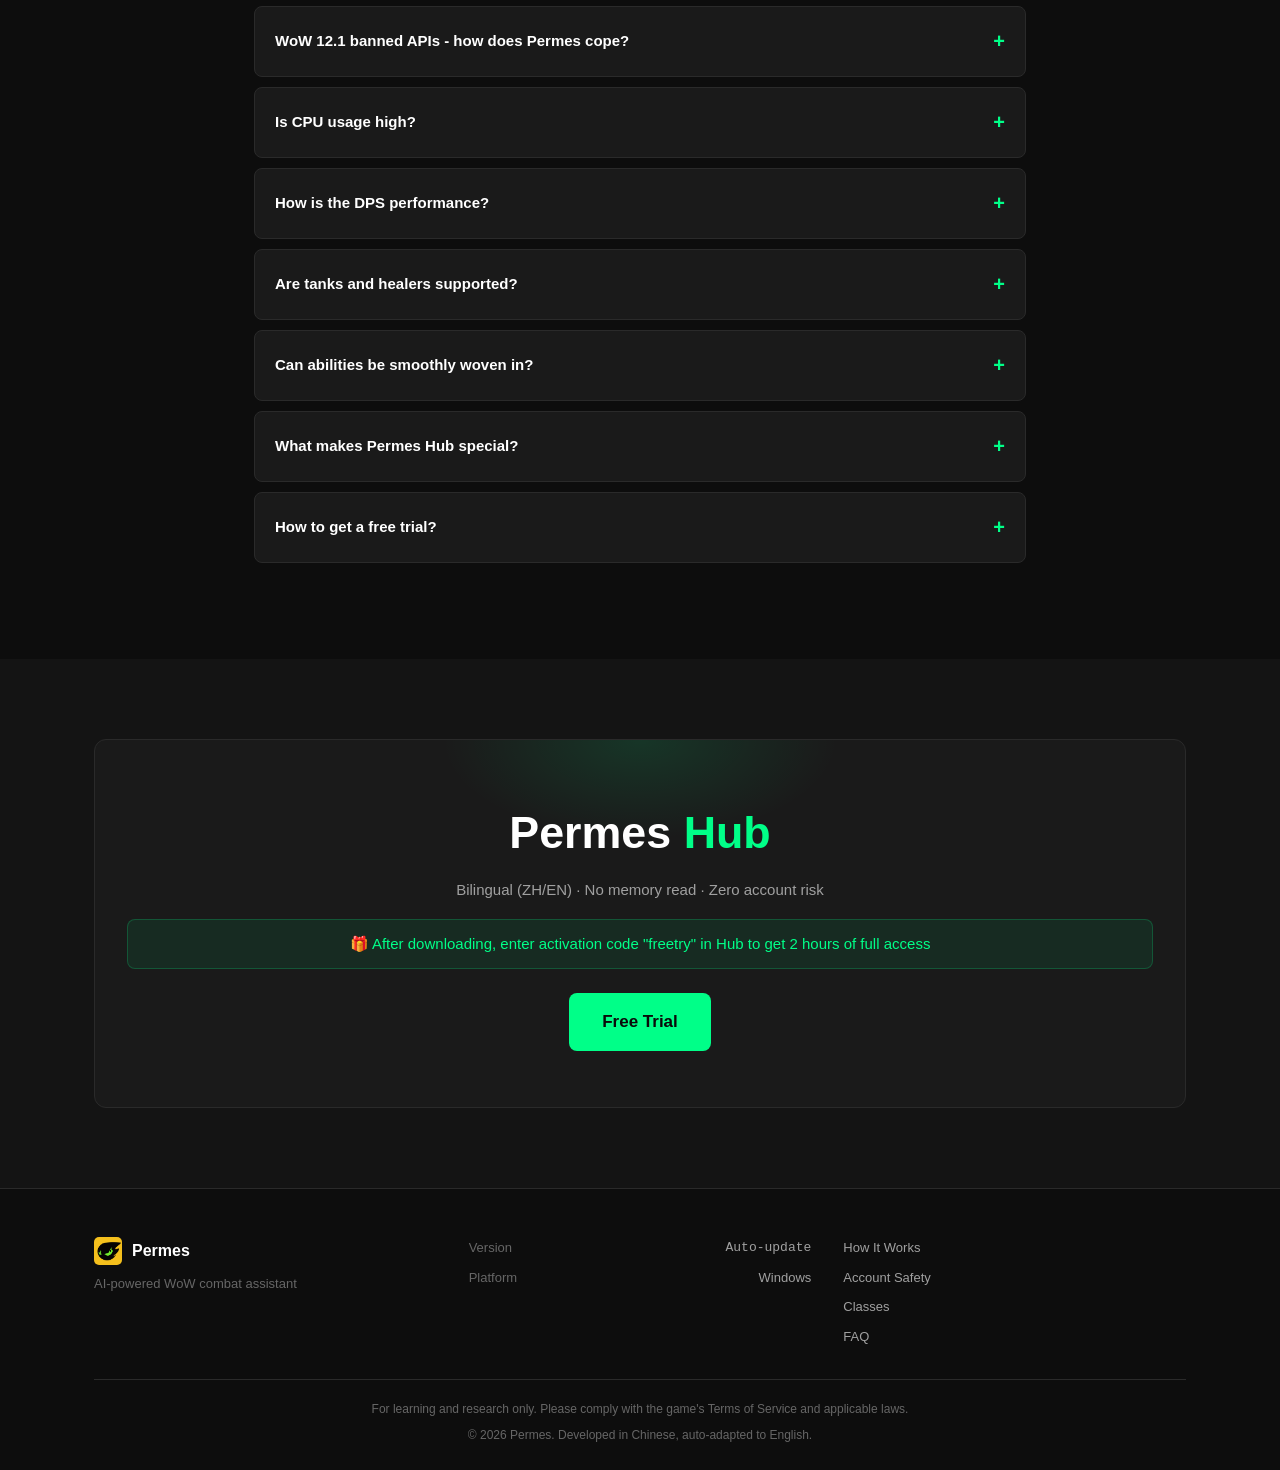
==== commit c6157077: "fix: Hero 区按钮跳转 CTA + 试用提示上移到首屏 + 英文激活码 freetry - Hero 区按钮改为 href=#download，点击跳到底部 CTA 区看试用说明 - Hero" ====
--- a/index.html
+++ b/index.html
@@ -73,7 +73,7 @@
       <p class="hero-sub" data-i18n="hero.sub">计算机视觉 · 智能技能循环 · ~50ms 决策</p>
       <p class="hero-desc" data-i18n="hero.desc">Permes 不读取游戏内存、不注入进程，通过计算机视觉技术识别屏幕状态，规则引擎判定技能优先级发送按键。整条链路最低 50ms，CPU 占用不足 10%，DPS 对齐 SimC 理论值 ±2%。</p>
       <div class="hero-cta">
-        <a href="#" class="btn btn-primary" data-i18n="hero.cta.primary" onclick="return false">免费试用 Permes</a>
+        <a href="#download" class="btn btn-primary" data-i18n="hero.cta.primary">免费试用 Permes</a>
         <a href="https://discord.gg/PU7jpWrsVA" target="_blank" rel="noopener" class="btn btn-discord">
           <svg width="20" height="20" viewBox="0 0 24 24" fill="currentColor" aria-hidden="true">
             <path d="M20.317 4.37a19.791 19.791 0 0 0-4.885-1.515.074.074 0 0 0-.079.037c-.21.375-.444.864-.608 1.25a18.27 18.27 0 0 0-5.487 0 12.64 12.64 0 0 0-.617-1.25.077.077 0 0 0-.079-.037A19.736 19.736 0 0 0 3.677 4.37a.07.07 0 0 0-.032.027C.533 9.046-.32 13.58.099 18.057a.082.082 0 0 0 .031.057 19.9 19.9 0 0 0 5.993 3.03.078.078 0 0 0 .084-.028 14.09 14.09 0 0 0 1.226-1.994.076.076 0 0 0-.041-.106 13.107 13.107 0 0 1-1.872-.892.077.077 0 0 1-.008-.128 10.2 10.2 0 0 0 .372-.292.074.074 0 0 1 .077-.01c3.928 1.793 8.18 1.793 12.162 0a.074.074 0 0 1 .078.01c.12.198.246.198.373.292a.077.077 0 0 1-.006.127 12.299 12.299 0 0 1-1.873.892.077.077 0 0 0-.041.107c.36.698.772 1.362 1.225 1.993a.076.076 0 0 0 .084.028 19.839 19.839 0 0 0 6.002-3.03.077.077 0 0 0 .032-.054c.5-5.177-.838-9.674-3.549-13.66a.061.061 0 0 0-.031-.03zM8.02 15.33c-1.183 0-2.157-1.085-2.157-2.419 0-1.333.956-2.419 2.157-2.419 1.21 0 2.176 1.096 2.157 2.42 0 1.333-.956 2.418-2.157 2.418zm7.975 0c-1.183 0-2.157-1.085-2.157-2.419 0-1.333.955-2.419 2.157-2.419 1.21 0 2.176 1.096 2.157 2.42 0 1.333-.946 2.418-2.157 2.418z"/>
@@ -105,6 +105,7 @@
           <span data-i18n="hero.cta.wechat">微信客服</span>
         </a>
       </div>
+      <p class="hero-trial" data-i18n="hero.trial">🎁 激活码「免费试用」· 2 小时全功能体验</p>
       <p class="hero-note" data-i18n="hero.note">中英双语 · 不读内存 · 账号零风险</p>
     </div>
     <div class="hero-visual">
--- a/css/style.css
+++ b/css/style.css
@@ -355,9 +355,16 @@
   margin-bottom: 16px;
   flex-wrap: wrap;
 }
+.hero-trial {
+  font-size: 14px;
+  color: var(--accent);
+  margin-top: 12px;
+  font-weight: 600;
+}
 .hero-note {
   font-size: 13px;
   color: var(--text-dim);
+  margin-top: 4px;
 }
 
 /* ============ Hero 演示动画 ============ */
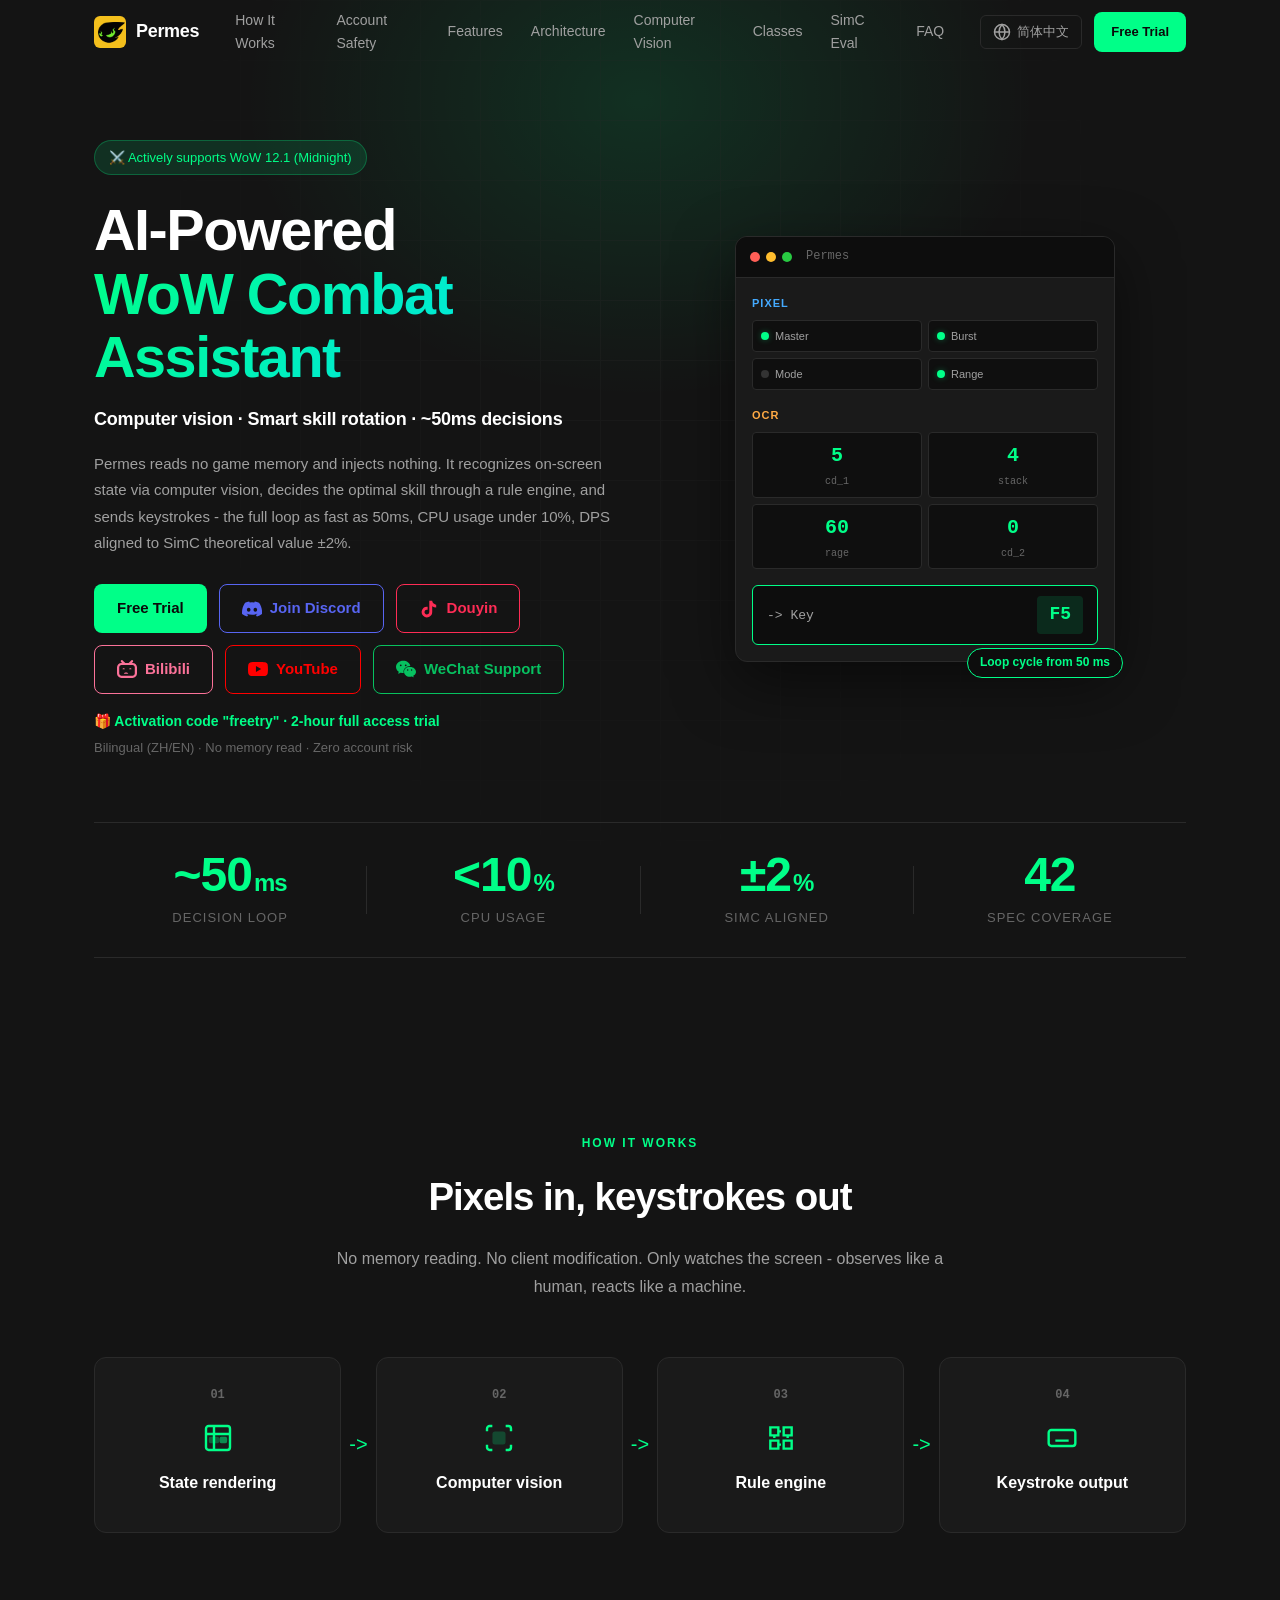
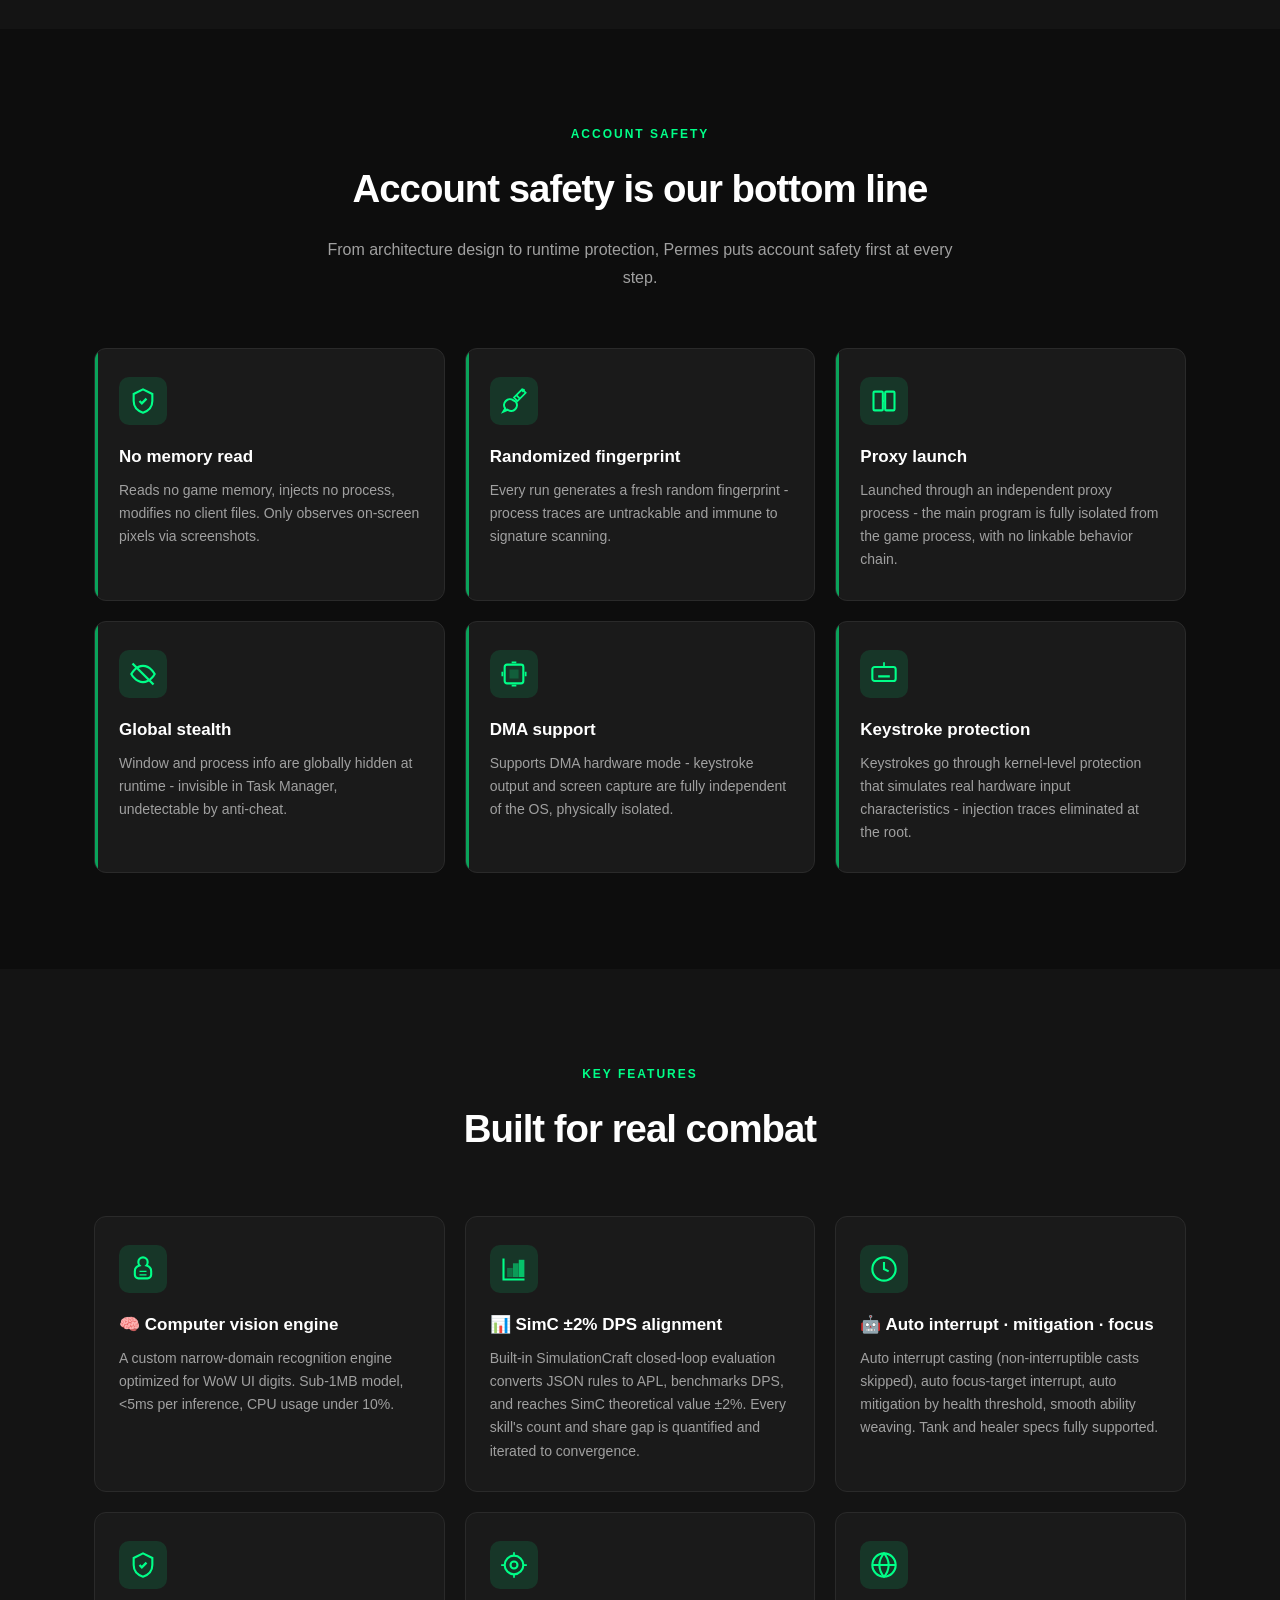
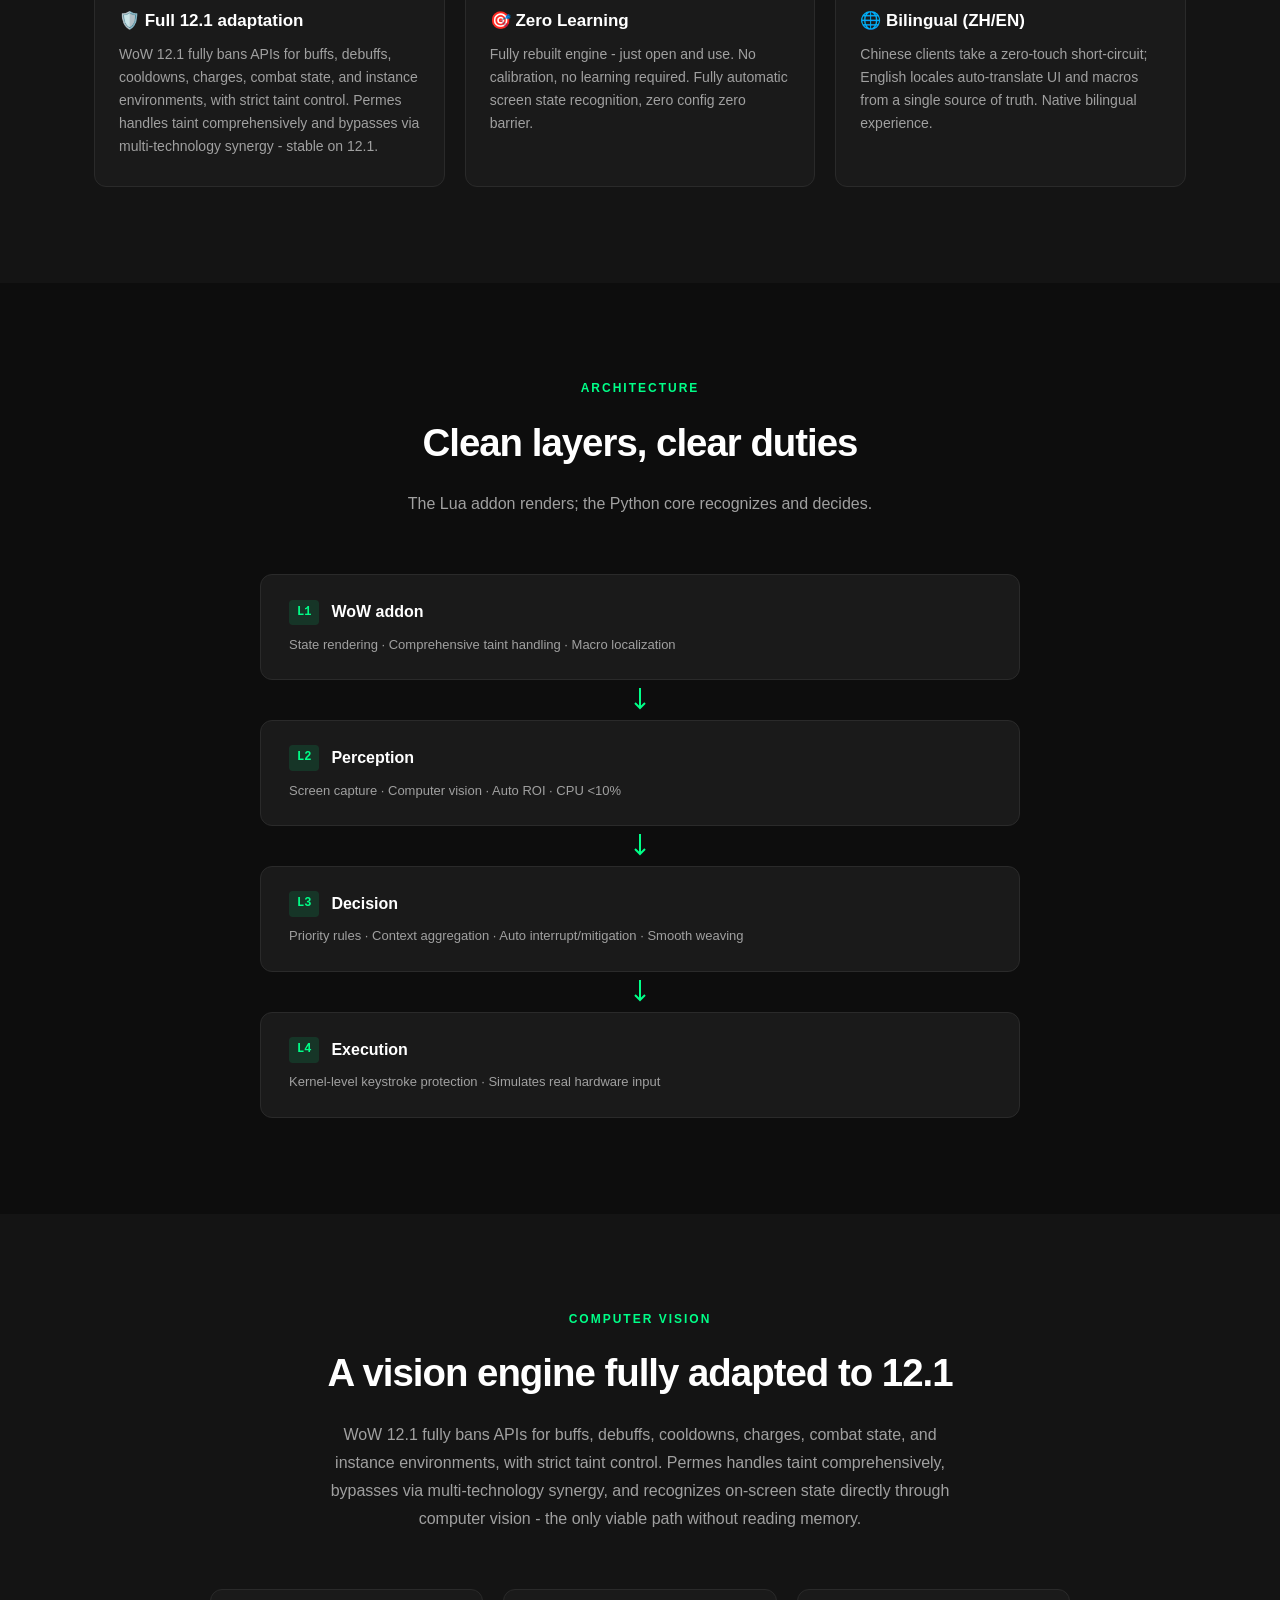
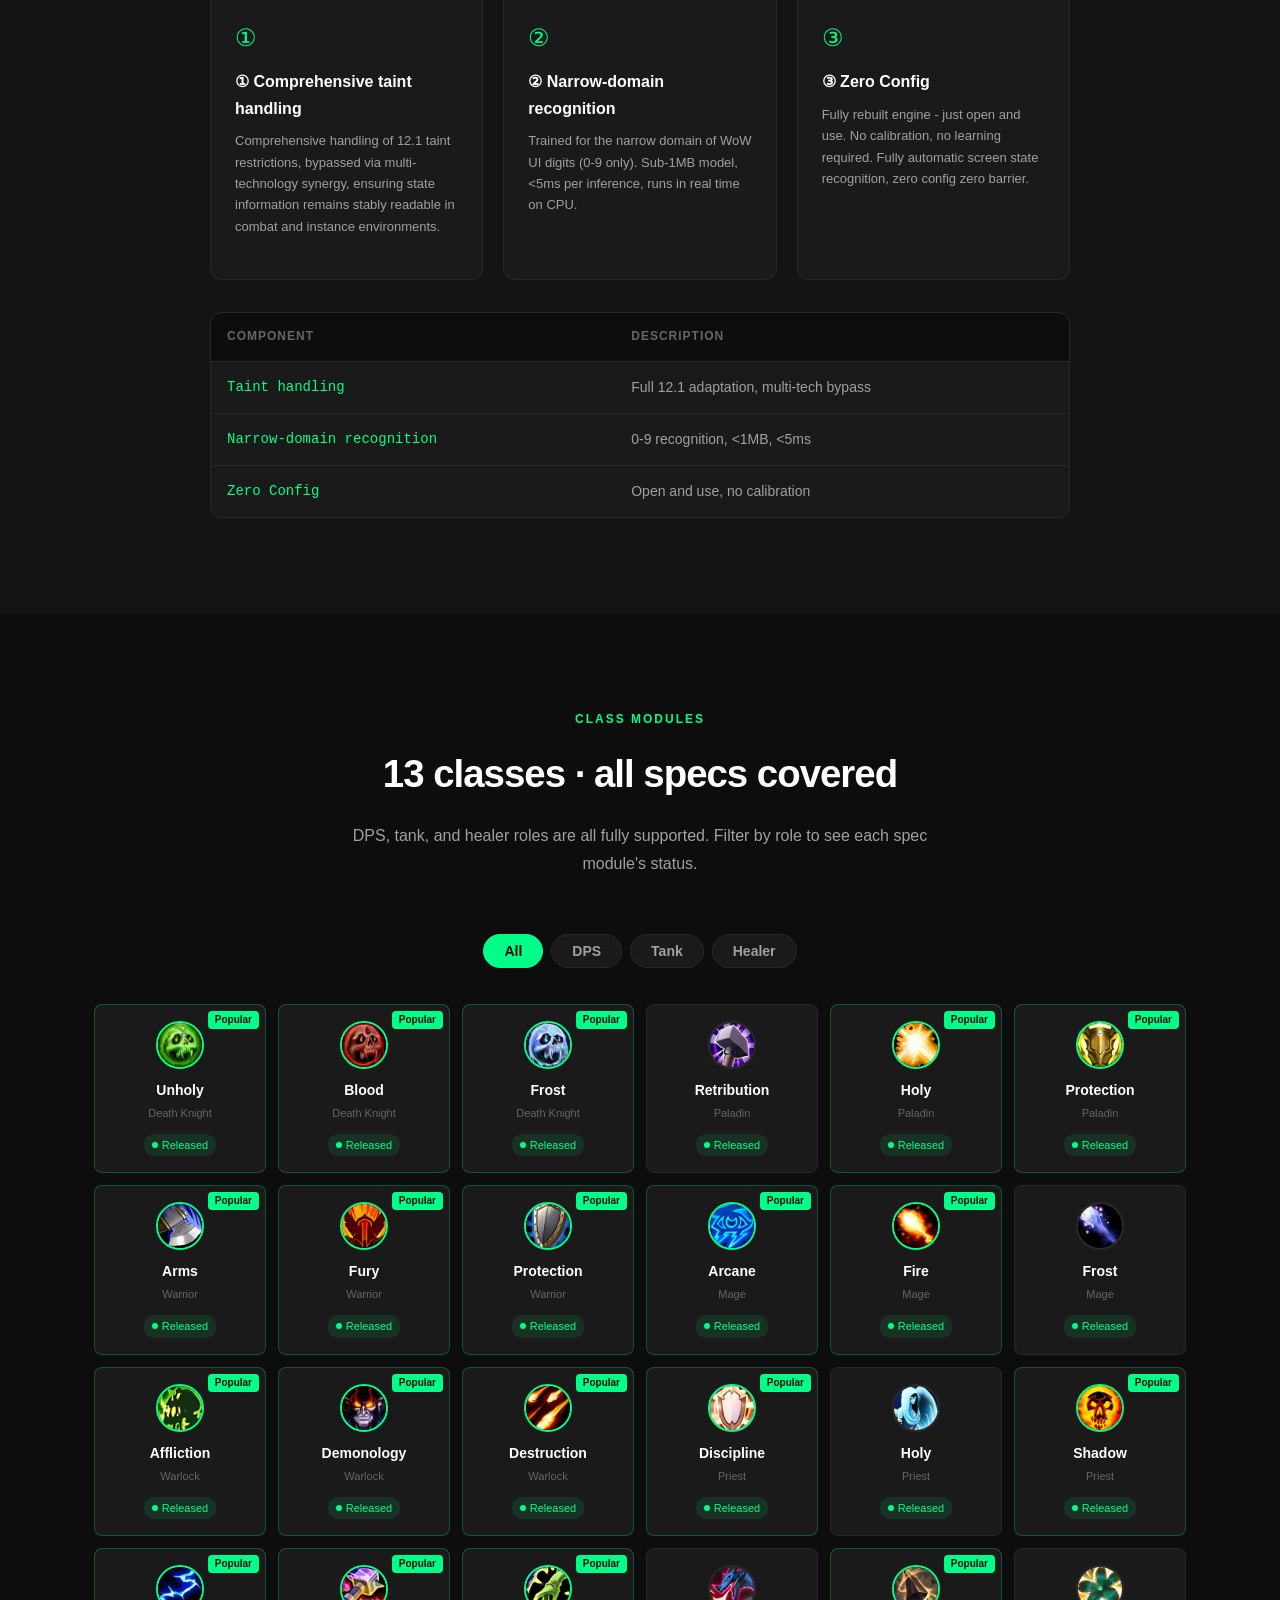
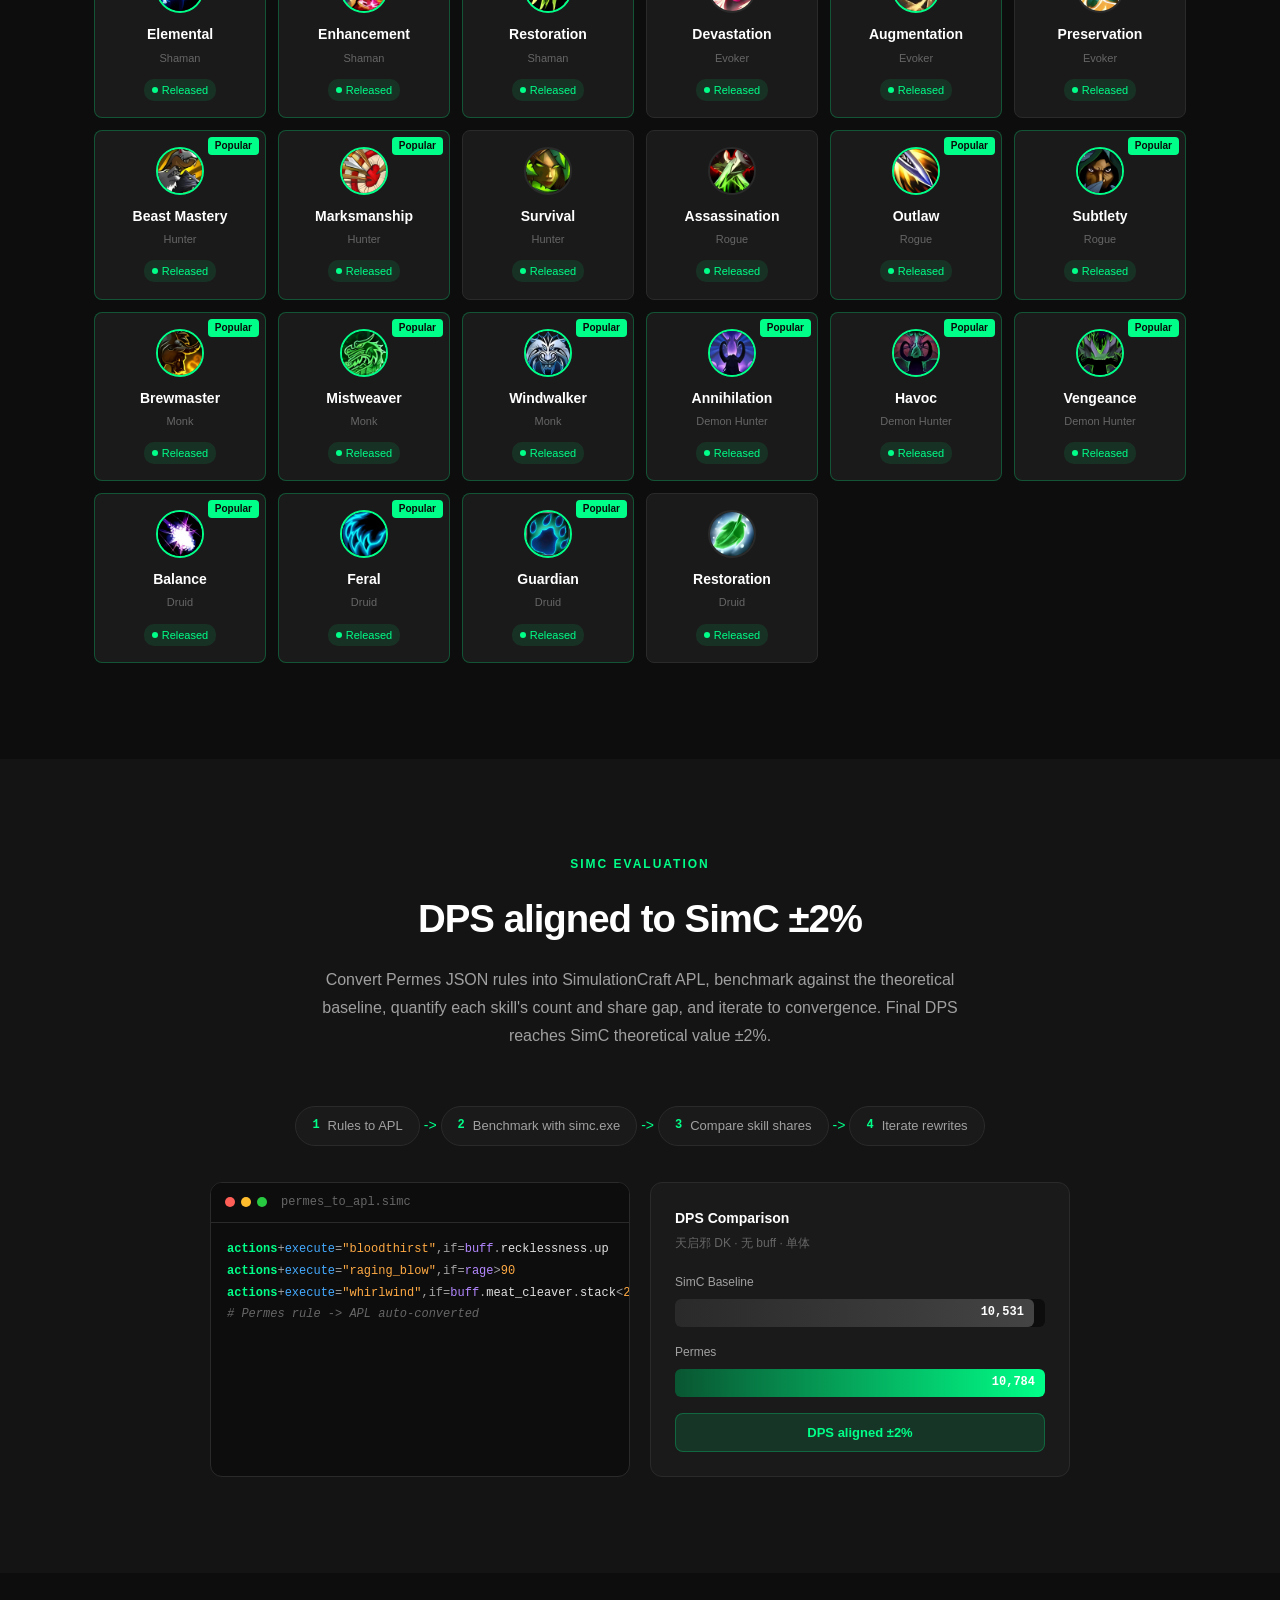
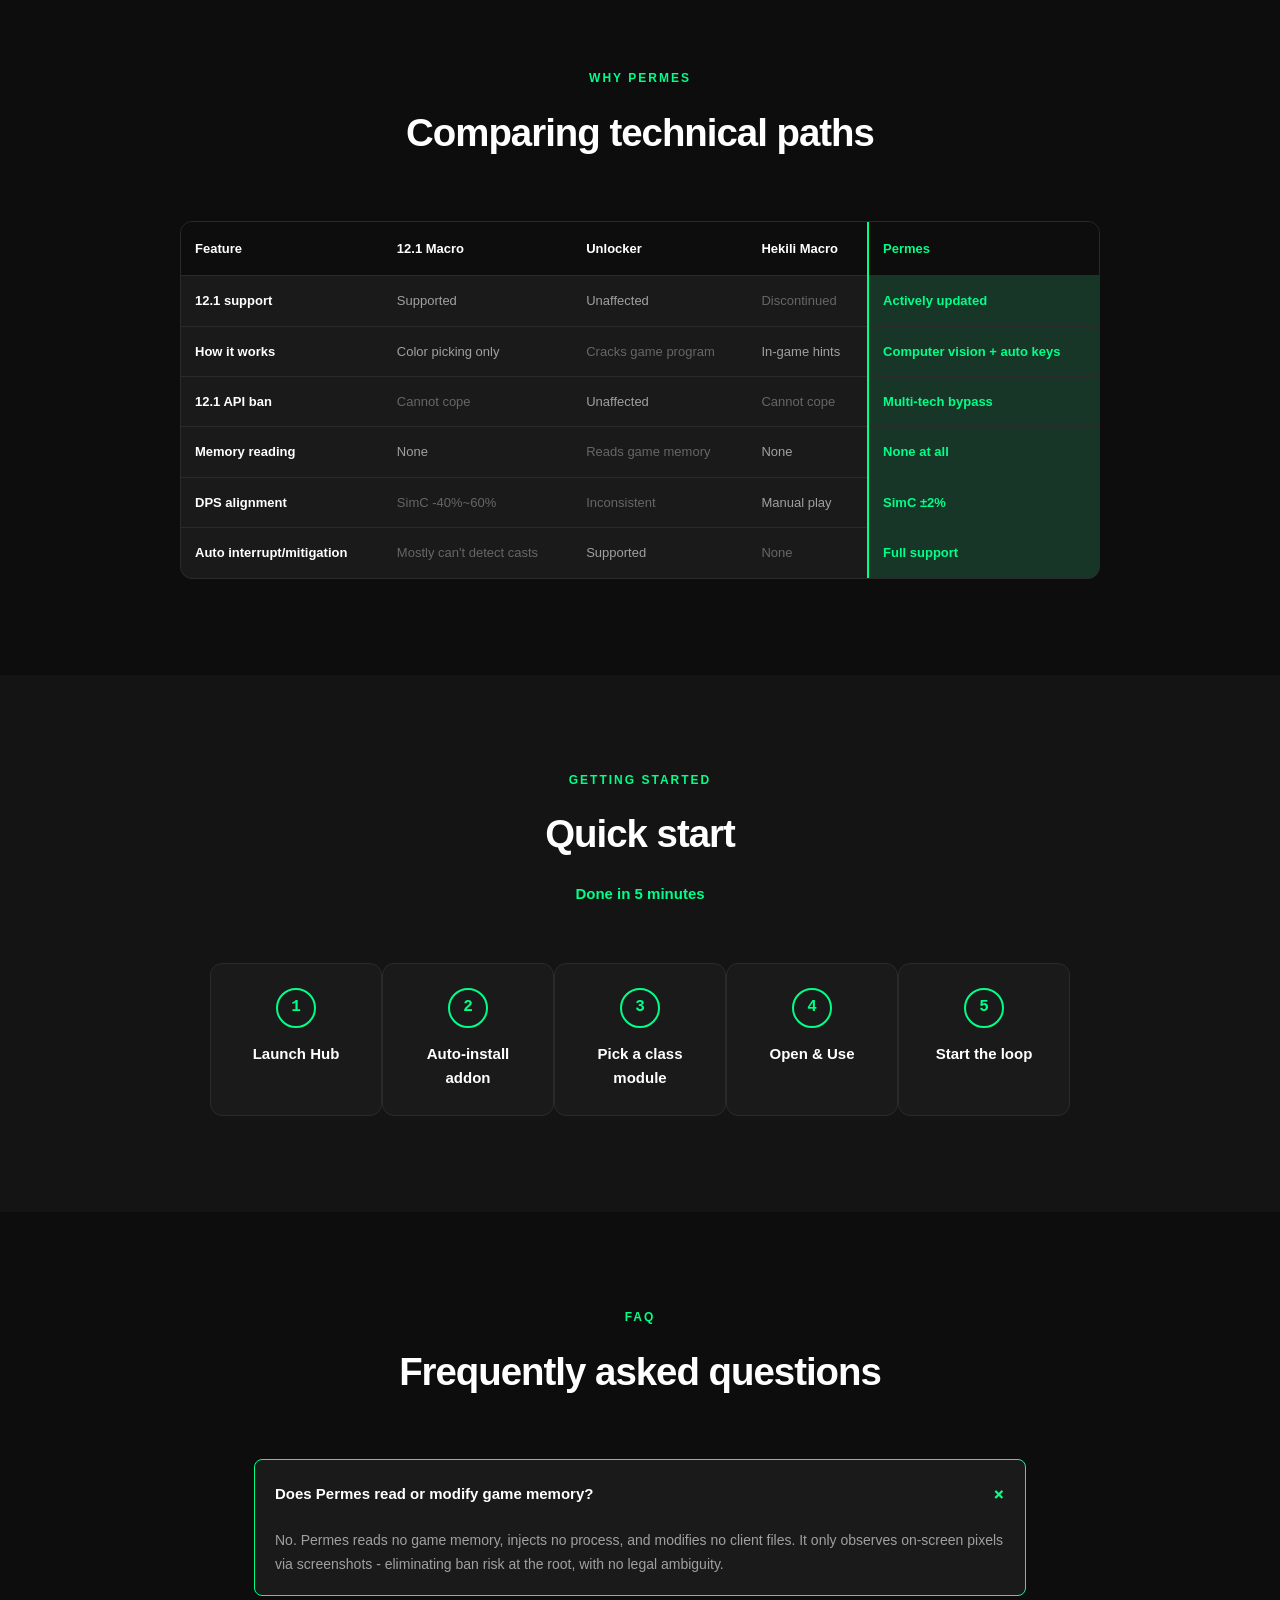
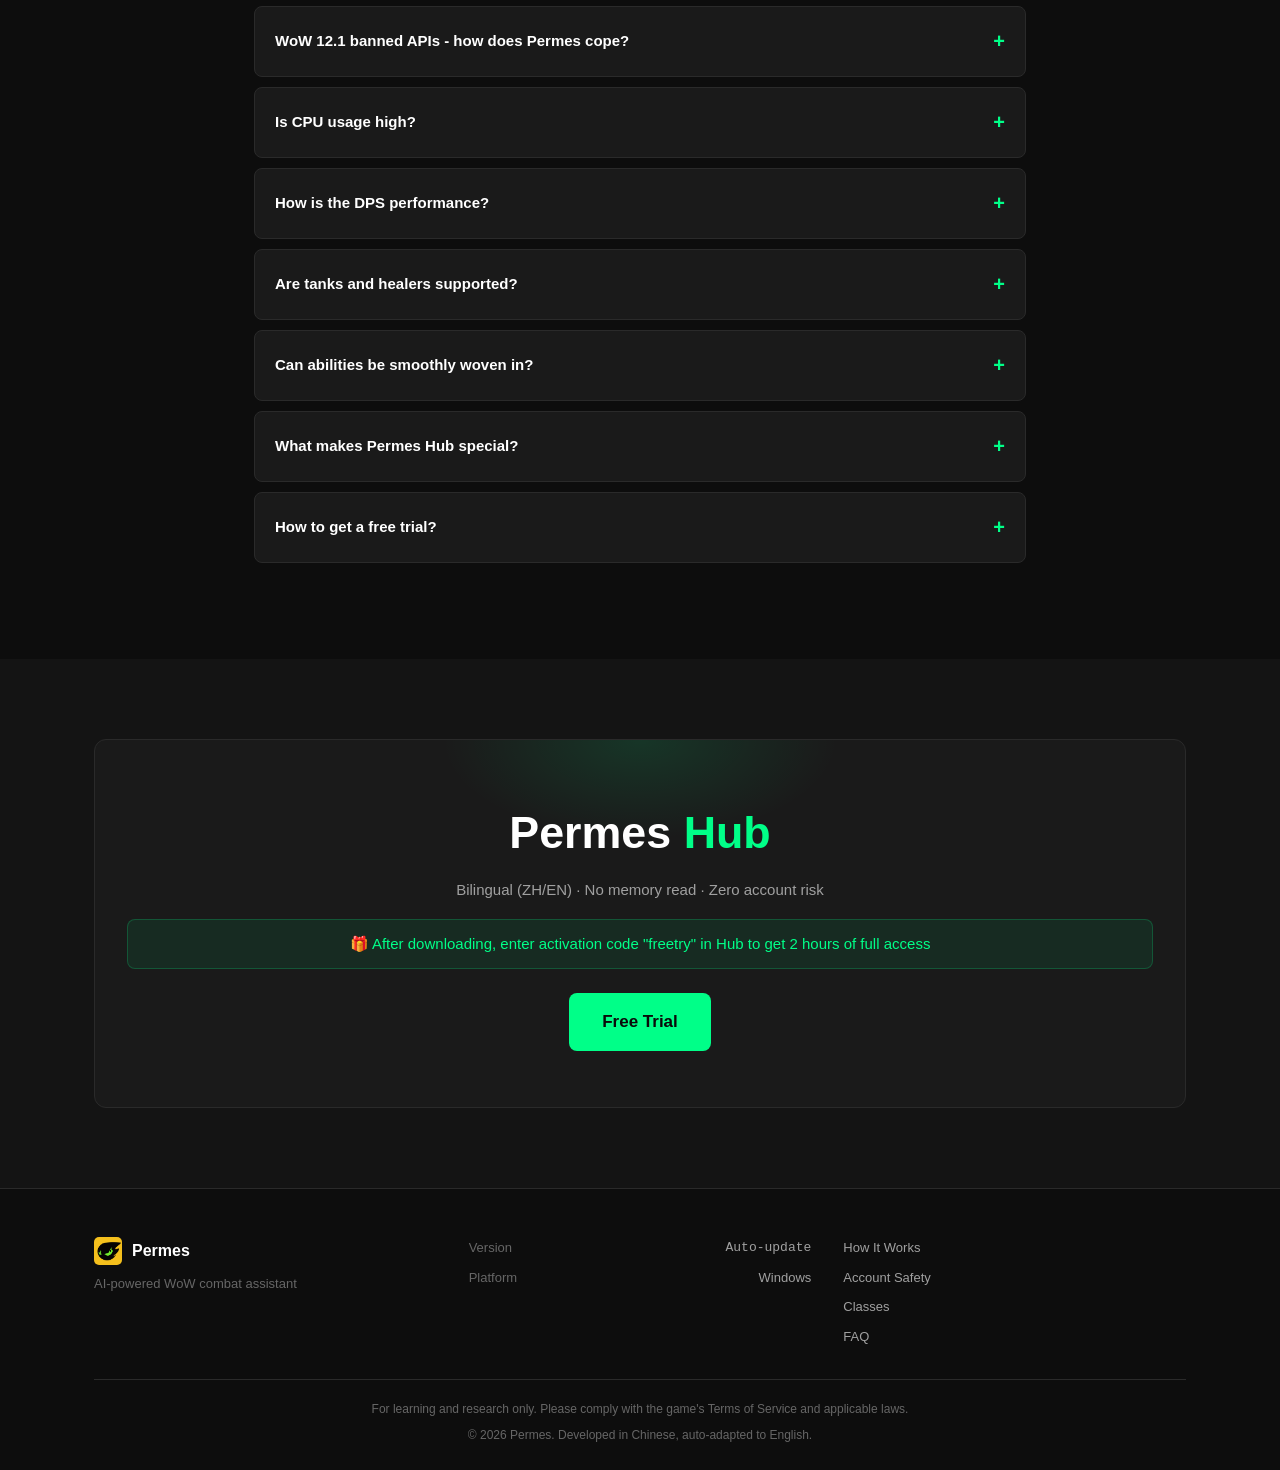
==== commit 42133910: "fix: 更新 Discord 邀请链接" ====
--- a/index.html
+++ b/index.html
@@ -74,7 +74,7 @@
       <p class="hero-desc" data-i18n="hero.desc">Permes 不读取游戏内存、不注入进程，通过计算机视觉技术识别屏幕状态，规则引擎判定技能优先级发送按键。整条链路最低 50ms，CPU 占用不足 10%，DPS 对齐 SimC 理论值 ±2%。</p>
       <div class="hero-cta">
         <a href="#download" class="btn btn-primary" data-i18n="hero.cta.primary">免费试用 Permes</a>
-        <a href="https://discord.gg/PU7jpWrsVA" target="_blank" rel="noopener" class="btn btn-discord">
+        <a href="http://discord.gg/pYC6UvWxp6" target="_blank" rel="noopener" class="btn btn-discord">
           <svg width="20" height="20" viewBox="0 0 24 24" fill="currentColor" aria-hidden="true">
             <path d="M20.317 4.37a19.791 19.791 0 0 0-4.885-1.515.074.074 0 0 0-.079.037c-.21.375-.444.864-.608 1.25a18.27 18.27 0 0 0-5.487 0 12.64 12.64 0 0 0-.617-1.25.077.077 0 0 0-.079-.037A19.736 19.736 0 0 0 3.677 4.37a.07.07 0 0 0-.032.027C.533 9.046-.32 13.58.099 18.057a.082.082 0 0 0 .031.057 19.9 19.9 0 0 0 5.993 3.03.078.078 0 0 0 .084-.028 14.09 14.09 0 0 0 1.226-1.994.076.076 0 0 0-.041-.106 13.107 13.107 0 0 1-1.872-.892.077.077 0 0 1-.008-.128 10.2 10.2 0 0 0 .372-.292.074.074 0 0 1 .077-.01c3.928 1.793 8.18 1.793 12.162 0a.074.074 0 0 1 .078.01c.12.198.246.198.373.292a.077.077 0 0 1-.006.127 12.299 12.299 0 0 1-1.873.892.077.077 0 0 0-.041.107c.36.698.772 1.362 1.225 1.993a.076.076 0 0 0 .084.028 19.839 19.839 0 0 0 6.002-3.03.077.077 0 0 0 .032-.054c.5-5.177-.838-9.674-3.549-13.66a.061.061 0 0 0-.031-.03zM8.02 15.33c-1.183 0-2.157-1.085-2.157-2.419 0-1.333.956-2.419 2.157-2.419 1.21 0 2.176 1.096 2.157 2.42 0 1.333-.956 2.418-2.157 2.418zm7.975 0c-1.183 0-2.157-1.085-2.157-2.419 0-1.333.955-2.419 2.157-2.419 1.21 0 2.176 1.096 2.157 2.42 0 1.333-.946 2.418-2.157 2.418z"/>
           </svg>
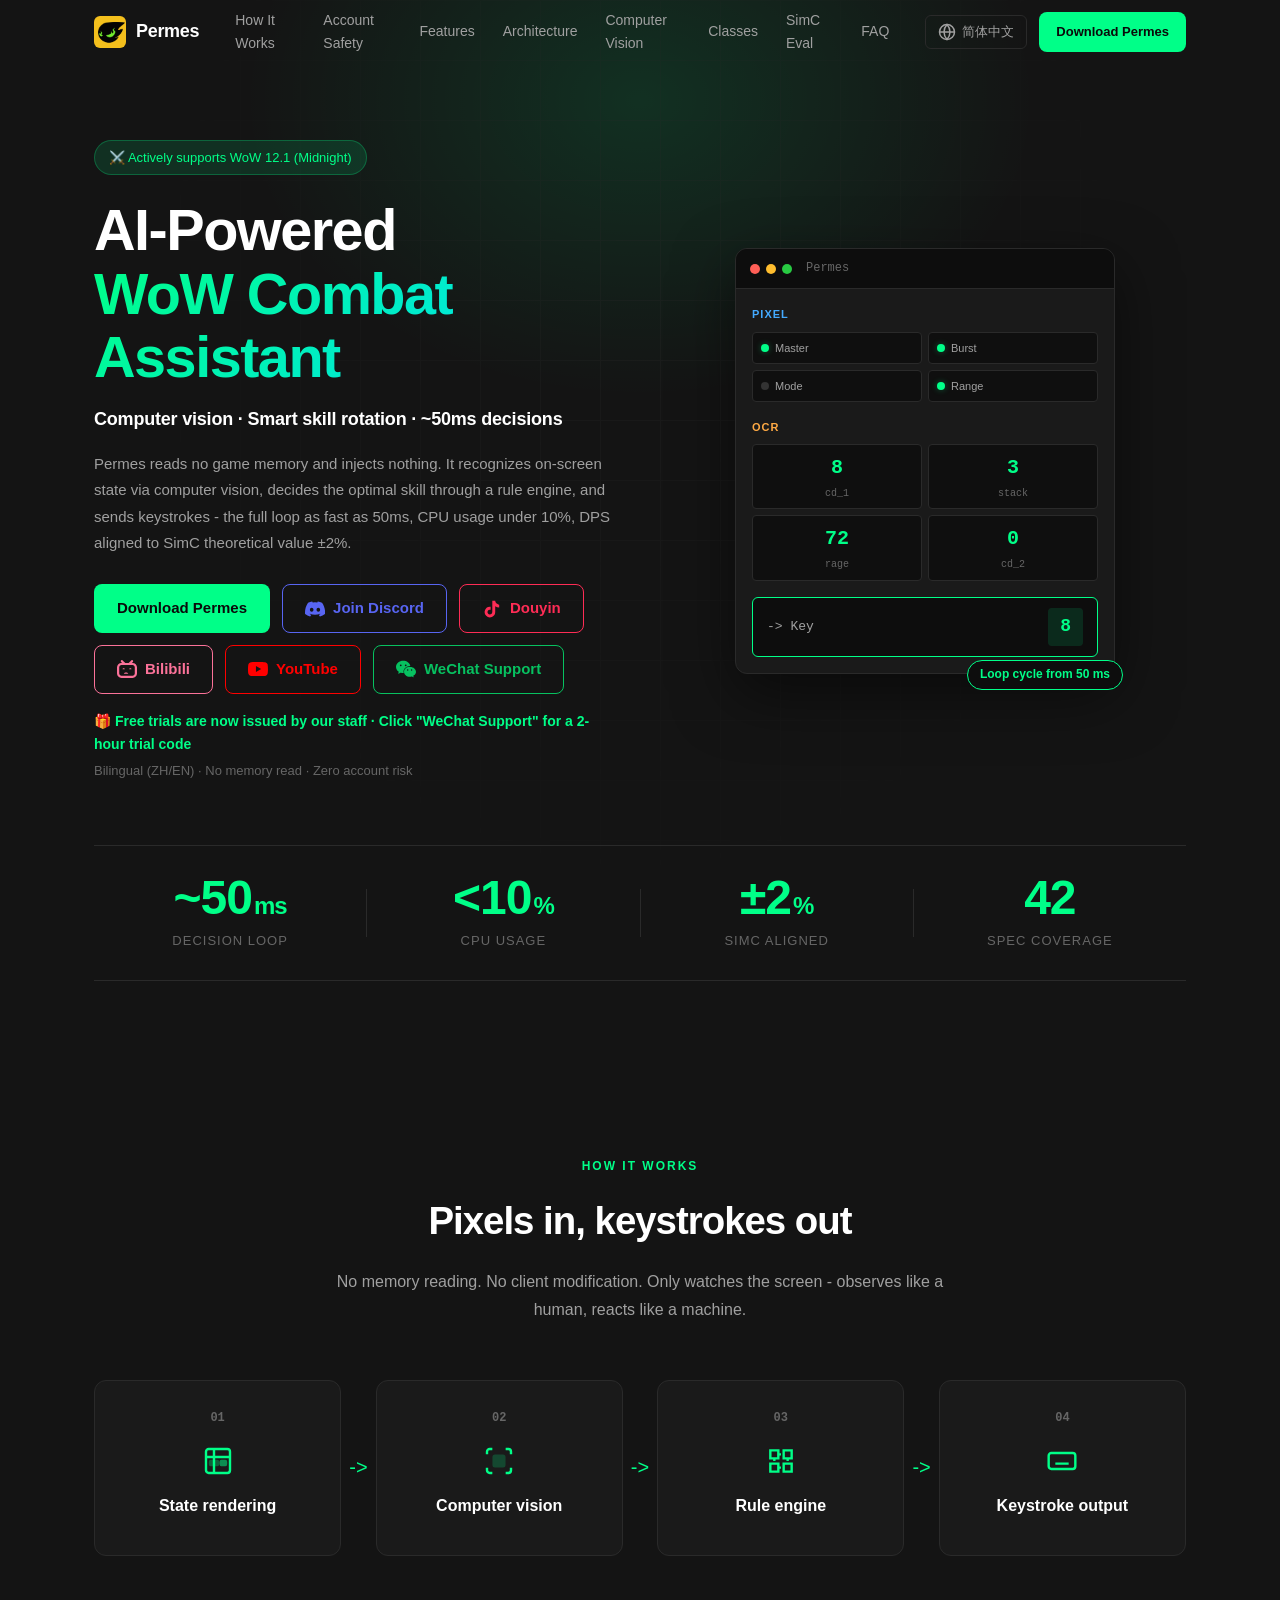
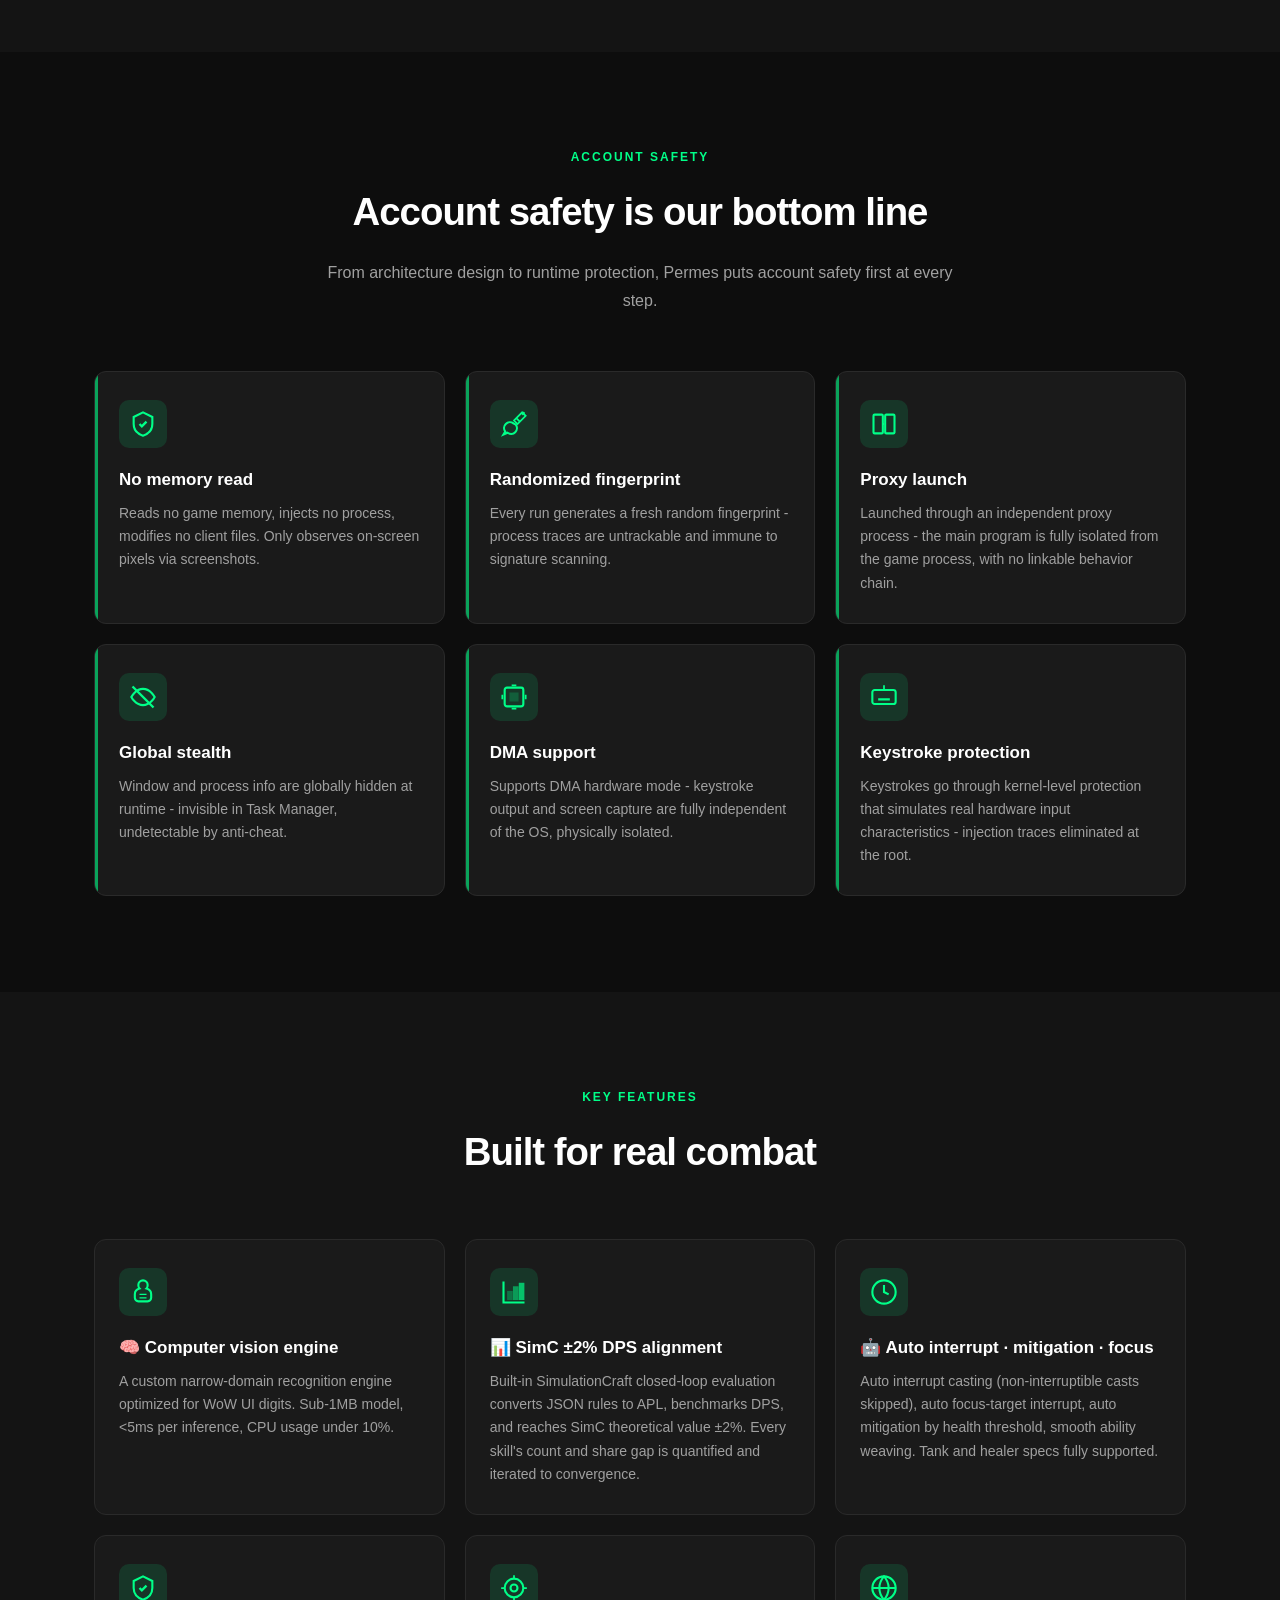
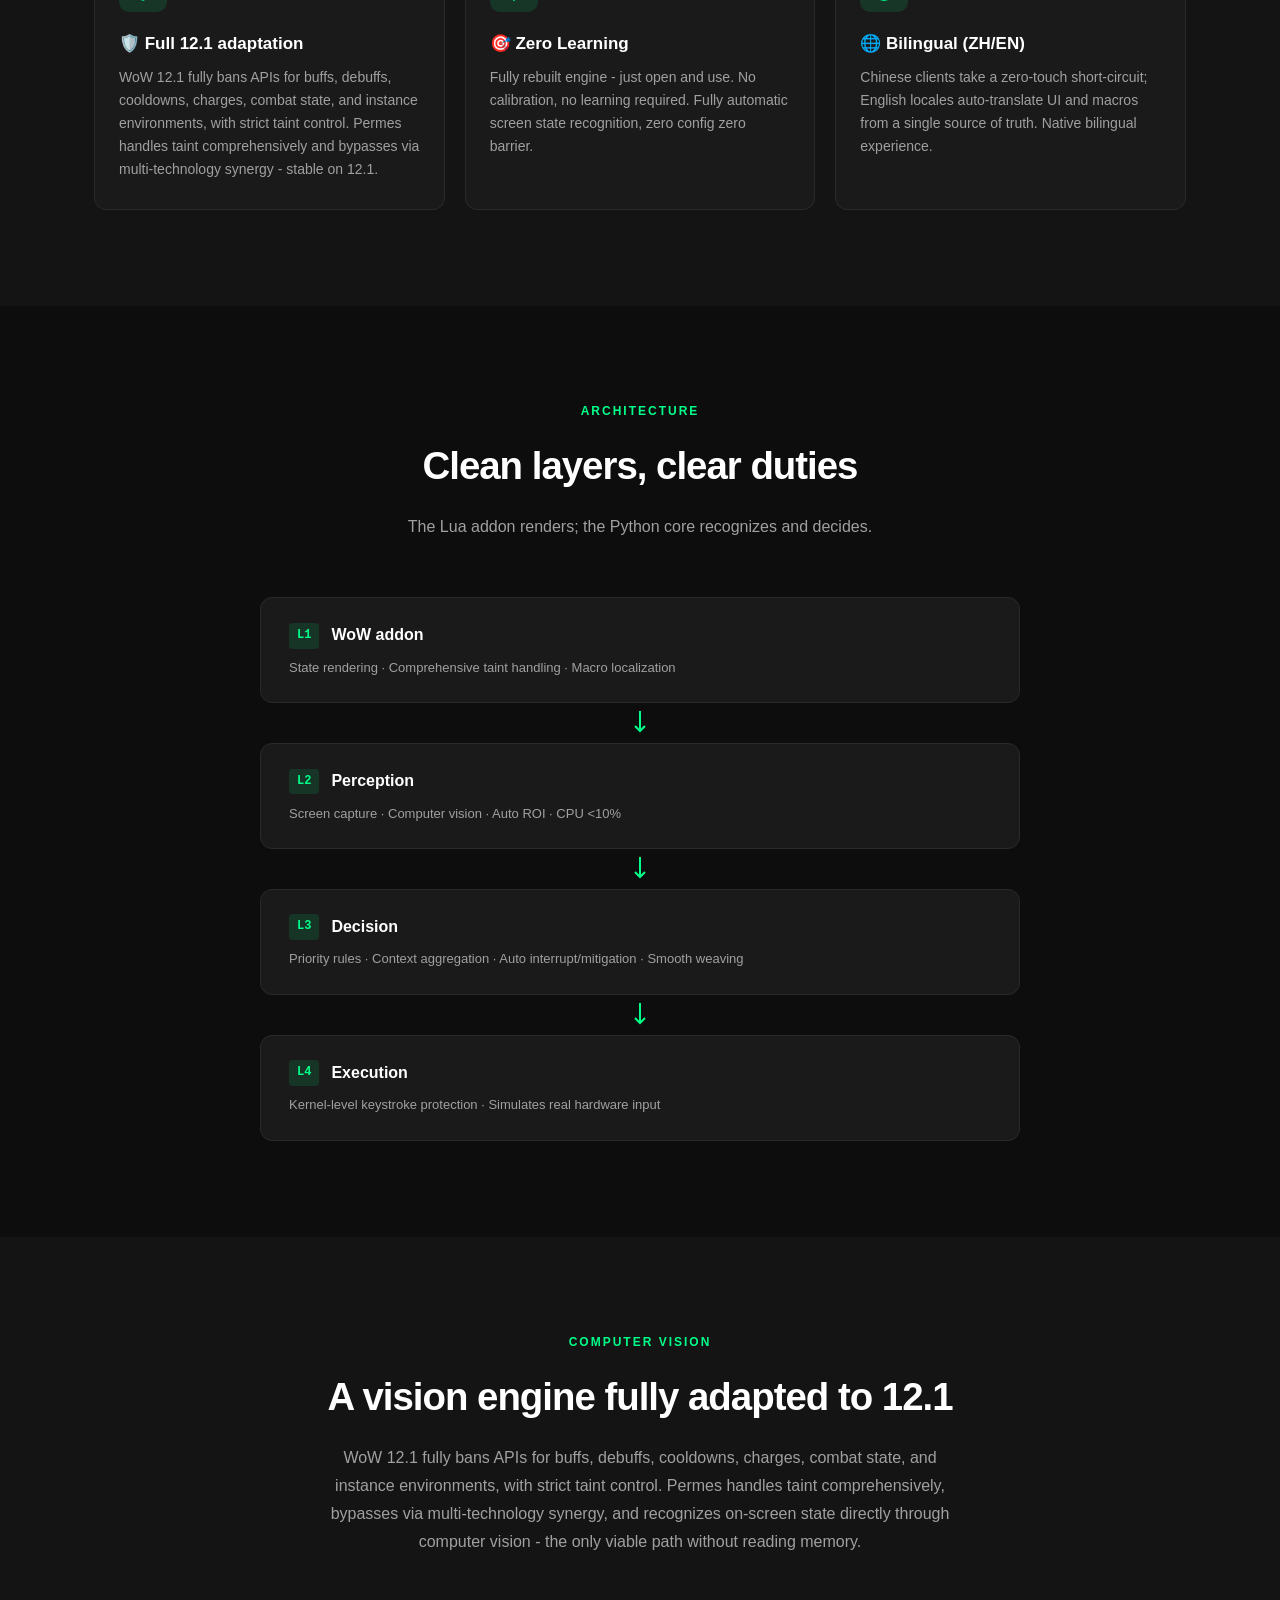
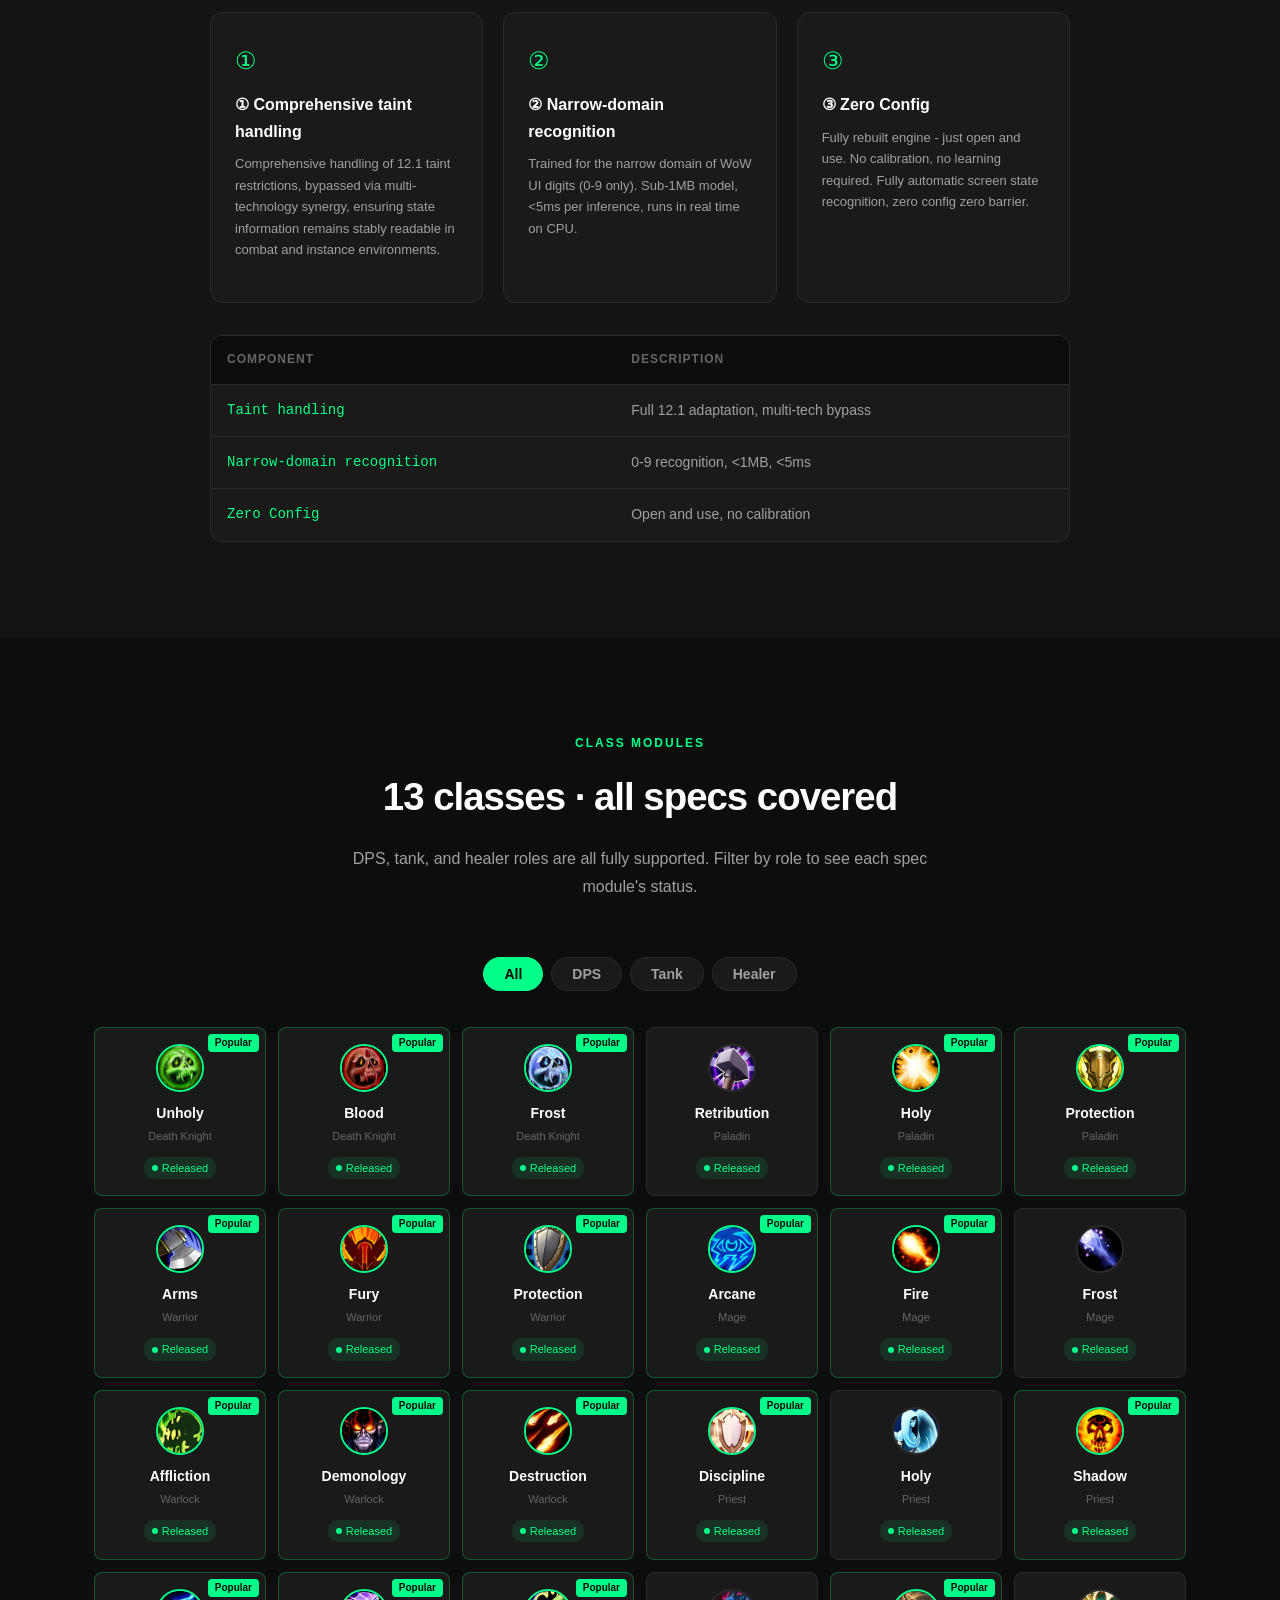
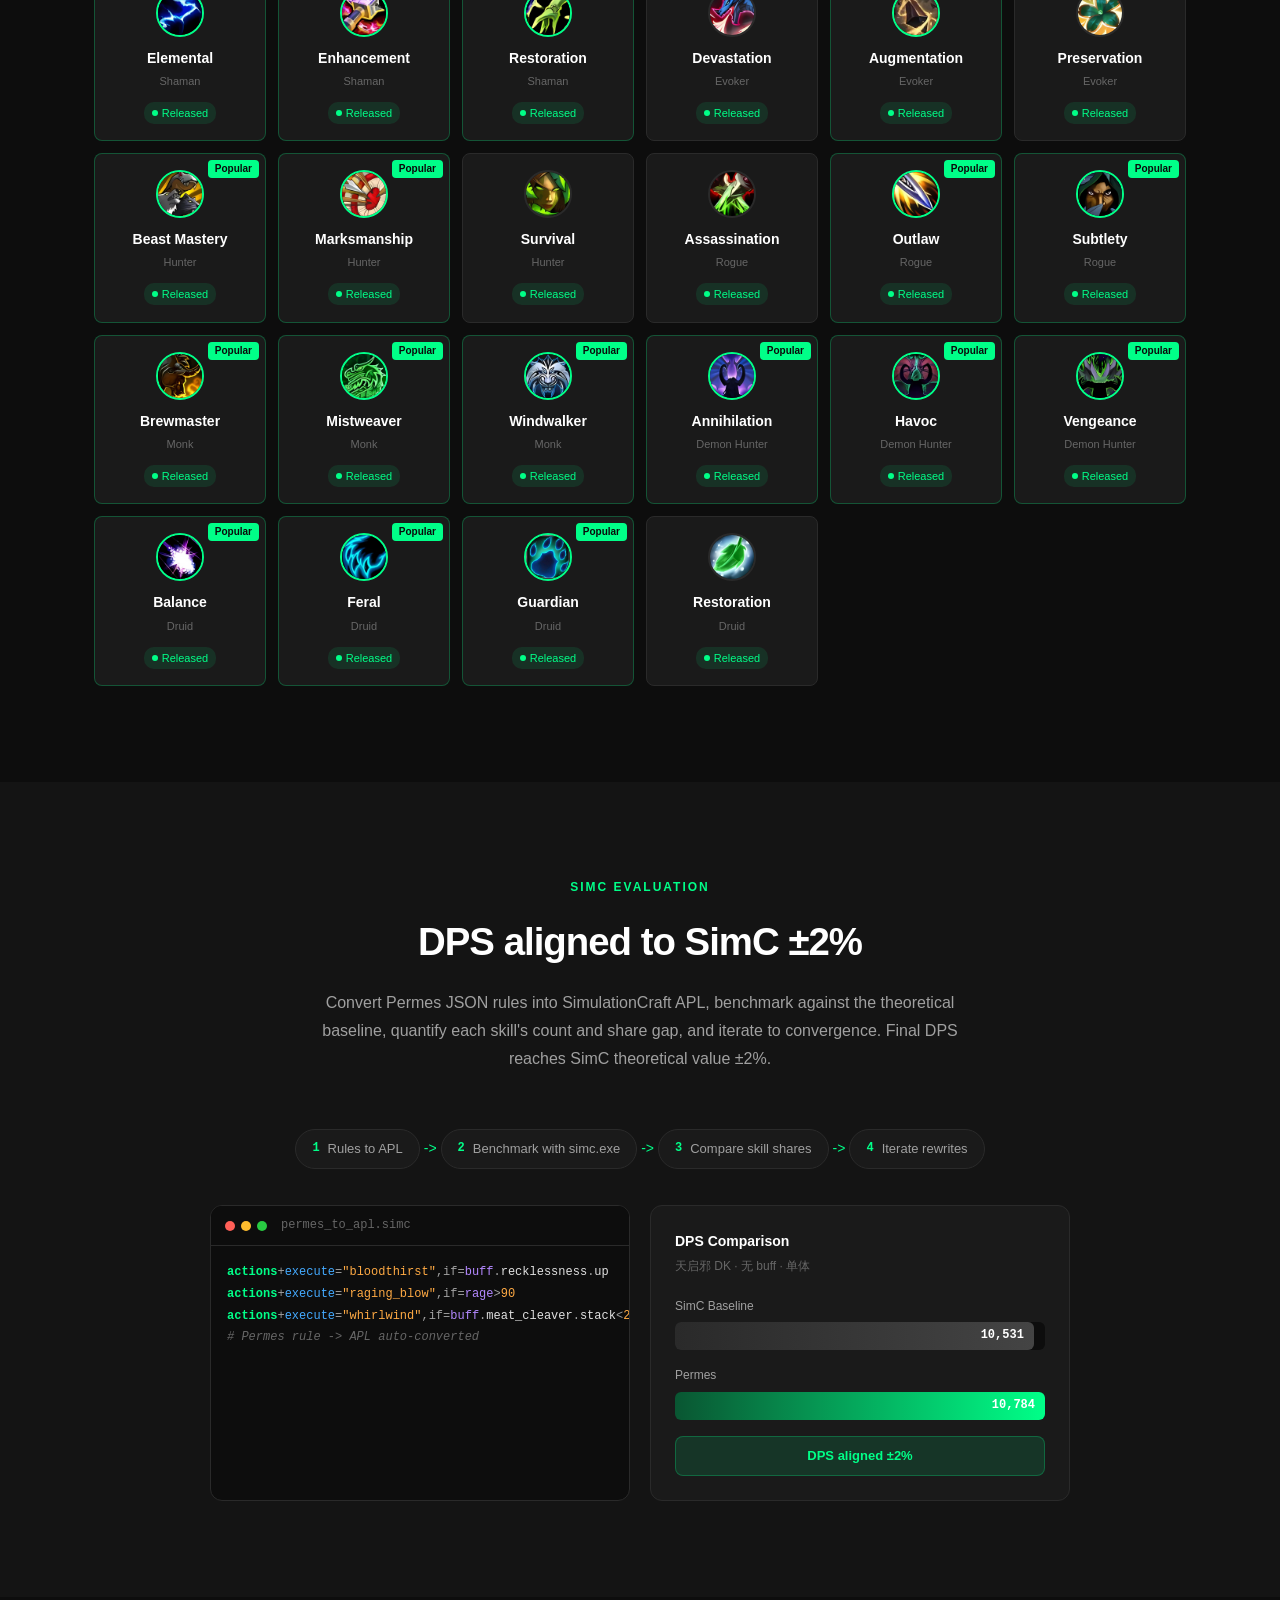
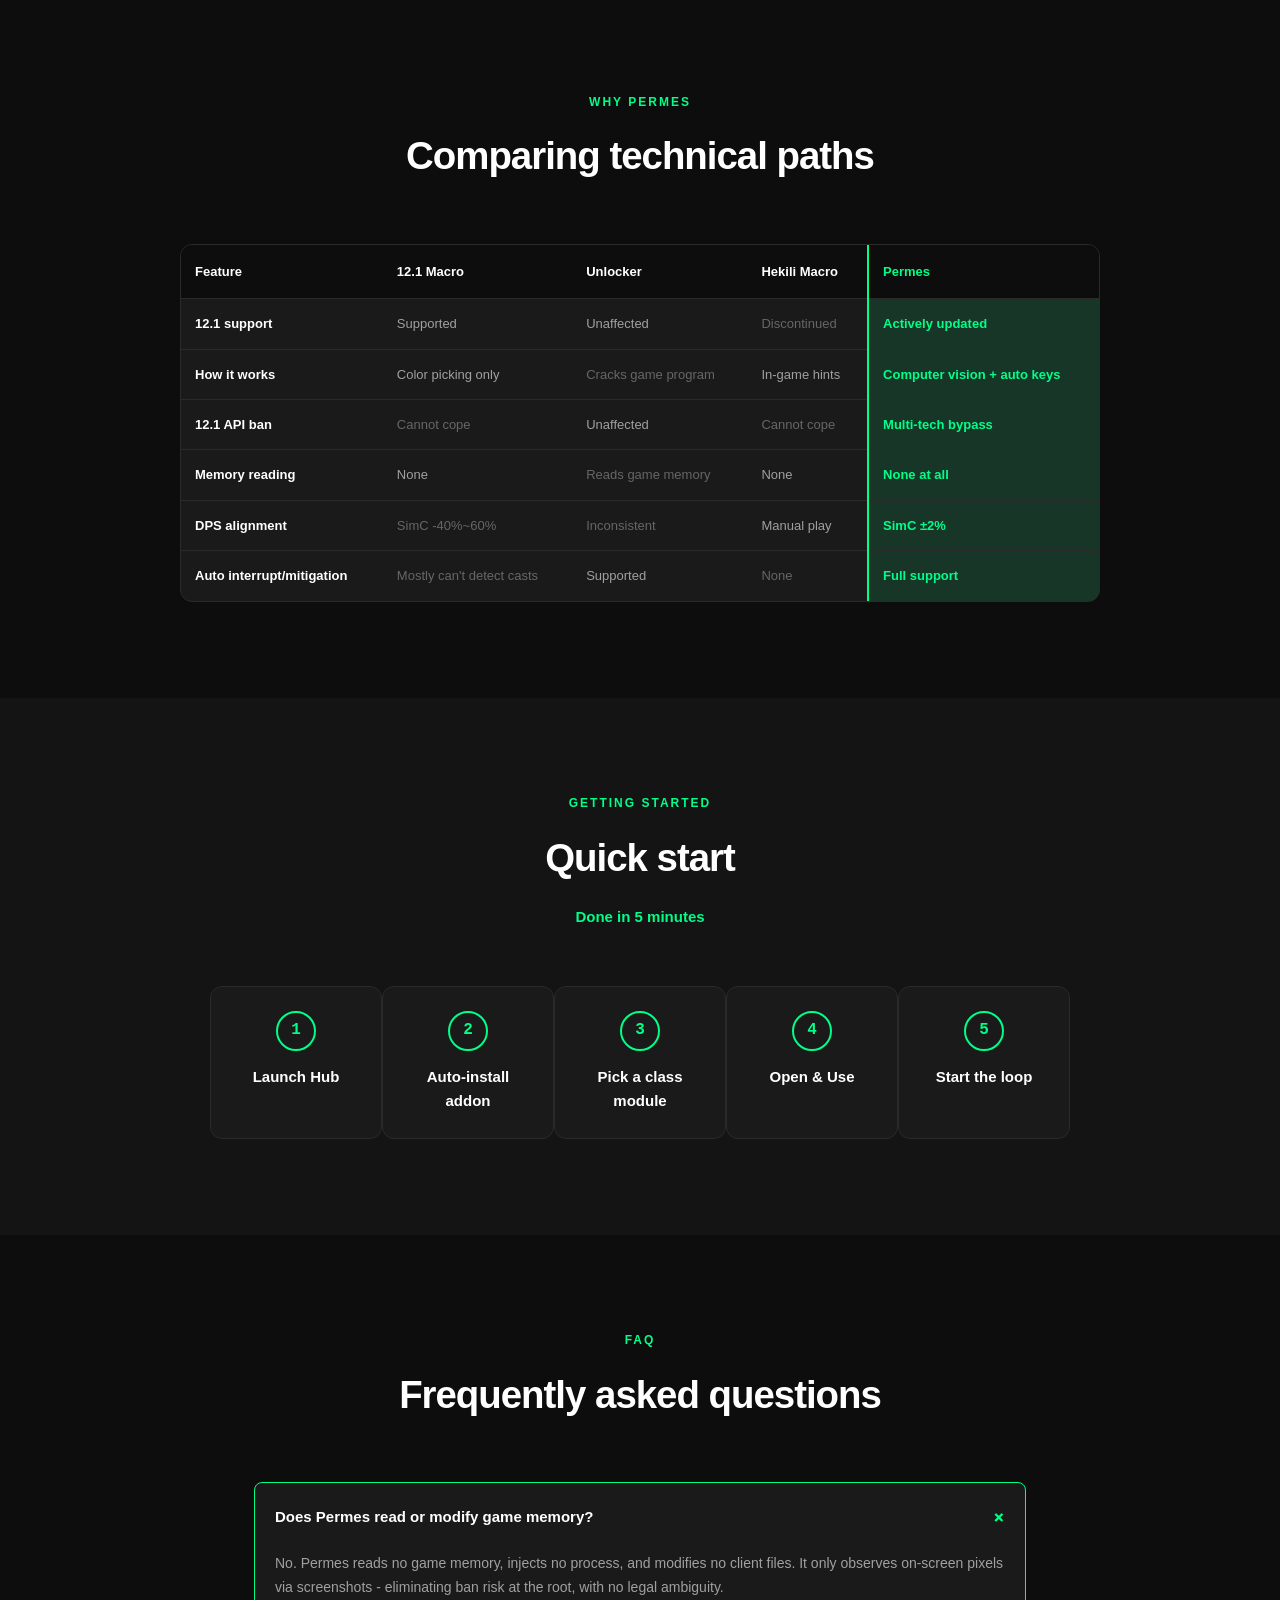
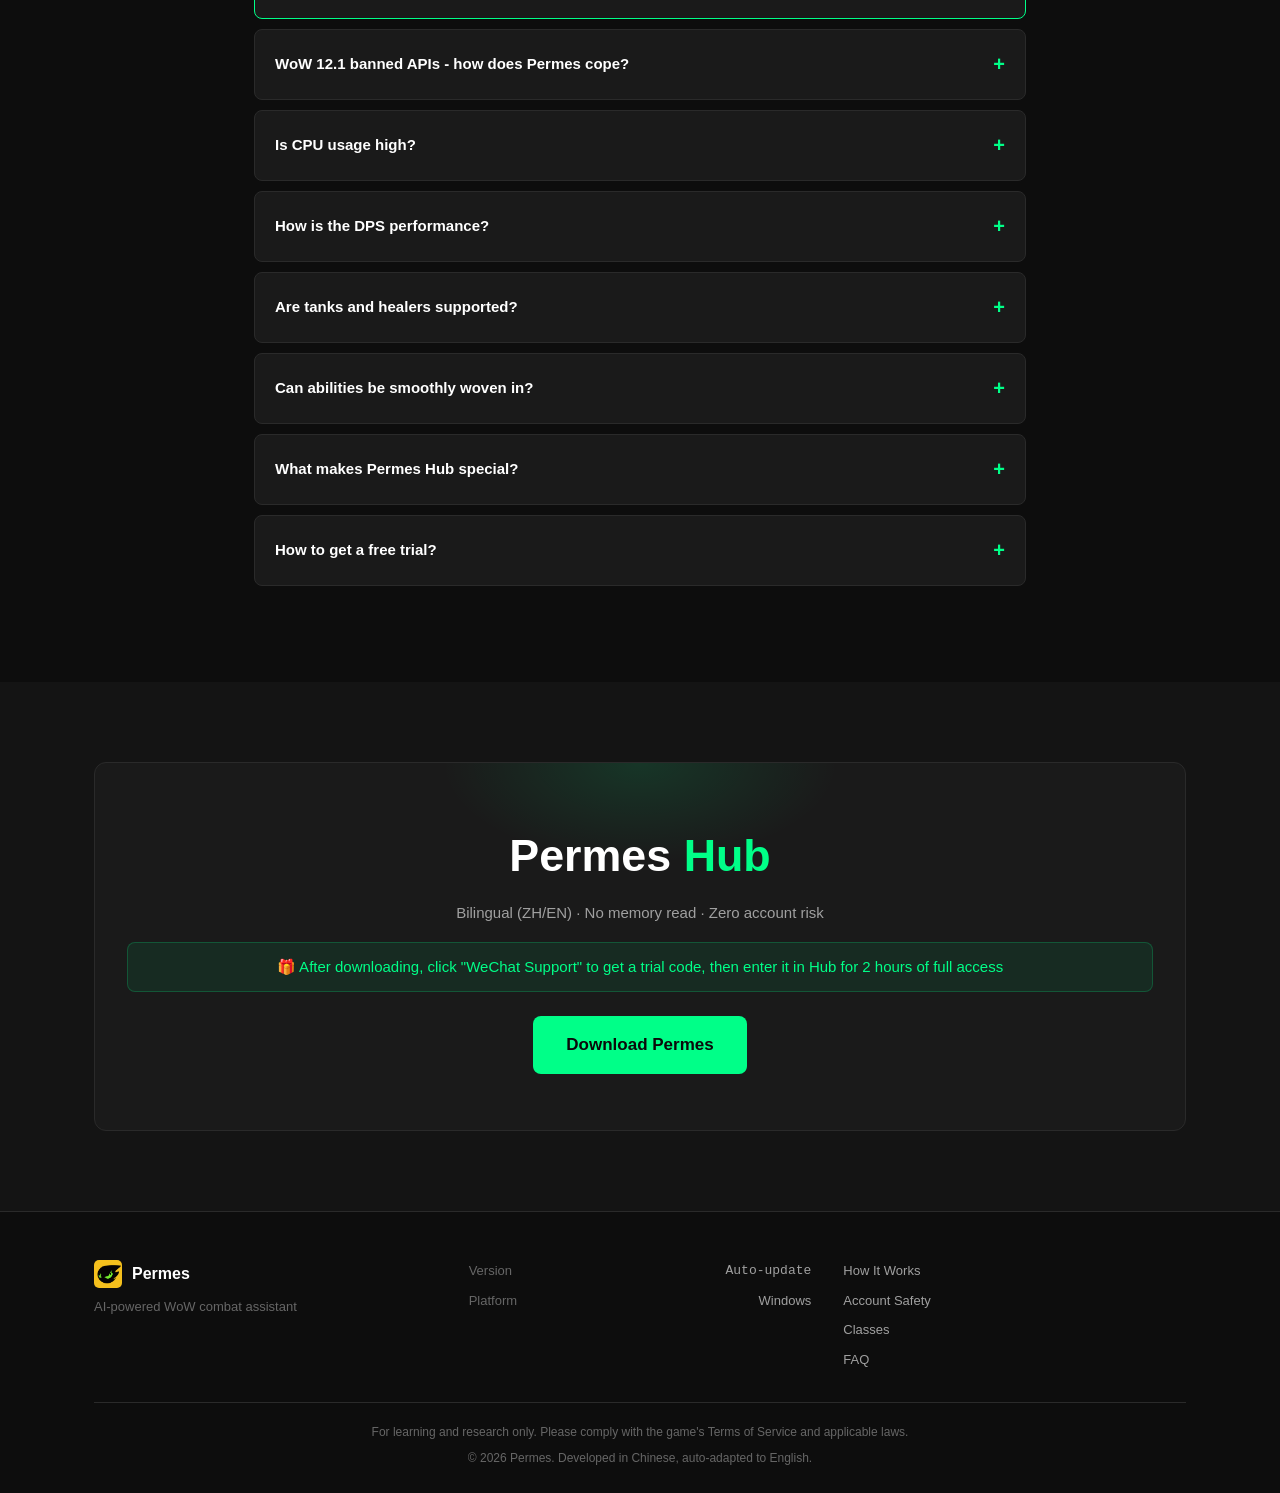
==== commit 479a17dc: "试用改为客服人工发放: 移除公开固定码自助领取指引(中英) - hero/CTA/FAQ/底部CTA: 「免费试用」自助码 -> 点击微信客服领取单模块   一次性试用码; 主CTA改为"下载 Per" ====
--- a/index.html
+++ b/index.html
@@ -51,7 +51,7 @@
         </svg>
         <span data-i18n="lang.switch">English</span>
       </button>
-      <a href="#download" class="btn btn-primary btn-sm" data-i18n="nav.cta">免费试用 Permes</a>
+      <a href="#download" class="btn btn-primary btn-sm" data-i18n="nav.cta">下载 Permes</a>
     </div>
     <button class="nav-burger" id="navBurger" aria-label="Menu">
       <span></span><span></span><span></span>
@@ -73,7 +73,7 @@
       <p class="hero-sub" data-i18n="hero.sub">计算机视觉 · 智能技能循环 · ~50ms 决策</p>
       <p class="hero-desc" data-i18n="hero.desc">Permes 不读取游戏内存、不注入进程，通过计算机视觉技术识别屏幕状态，规则引擎判定技能优先级发送按键。整条链路最低 50ms，CPU 占用不足 10%，DPS 对齐 SimC 理论值 ±2%。</p>
       <div class="hero-cta">
-        <a href="#download" class="btn btn-primary" data-i18n="hero.cta.primary">免费试用 Permes</a>
+        <a href="#download" class="btn btn-primary" data-i18n="hero.cta.primary">下载 Permes</a>
         <a href="http://discord.gg/pYC6UvWxp6" target="_blank" rel="noopener" class="btn btn-discord">
           <svg width="20" height="20" viewBox="0 0 24 24" fill="currentColor" aria-hidden="true">
             <path d="M20.317 4.37a19.791 19.791 0 0 0-4.885-1.515.074.074 0 0 0-.079.037c-.21.375-.444.864-.608 1.25a18.27 18.27 0 0 0-5.487 0 12.64 12.64 0 0 0-.617-1.25.077.077 0 0 0-.079-.037A19.736 19.736 0 0 0 3.677 4.37a.07.07 0 0 0-.032.027C.533 9.046-.32 13.58.099 18.057a.082.082 0 0 0 .031.057 19.9 19.9 0 0 0 5.993 3.03.078.078 0 0 0 .084-.028 14.09 14.09 0 0 0 1.226-1.994.076.076 0 0 0-.041-.106 13.107 13.107 0 0 1-1.872-.892.077.077 0 0 1-.008-.128 10.2 10.2 0 0 0 .372-.292.074.074 0 0 1 .077-.01c3.928 1.793 8.18 1.793 12.162 0a.074.074 0 0 1 .078.01c.12.198.246.198.373.292a.077.077 0 0 1-.006.127 12.299 12.299 0 0 1-1.873.892.077.077 0 0 0-.041.107c.36.698.772 1.362 1.225 1.993a.076.076 0 0 0 .084.028 19.839 19.839 0 0 0 6.002-3.03.077.077 0 0 0 .032-.054c.5-5.177-.838-9.674-3.549-13.66a.061.061 0 0 0-.031-.03zM8.02 15.33c-1.183 0-2.157-1.085-2.157-2.419 0-1.333.956-2.419 2.157-2.419 1.21 0 2.176 1.096 2.157 2.42 0 1.333-.956 2.418-2.157 2.418zm7.975 0c-1.183 0-2.157-1.085-2.157-2.419 0-1.333.955-2.419 2.157-2.419 1.21 0 2.176 1.096 2.157 2.42 0 1.333-.946 2.418-2.157 2.418z"/>
@@ -105,7 +105,7 @@
           <span data-i18n="hero.cta.wechat">微信客服</span>
         </a>
       </div>
-      <p class="hero-trial" data-i18n="hero.trial">🎁 激活码「免费试用」· 2 小时全功能体验</p>
+      <p class="hero-trial" data-i18n="hero.trial">🎁 免费试用改为客服人工发放 · 点击「微信客服」领取 2 小时体验码</p>
       <p class="hero-note" data-i18n="hero.note">中英双语 · 不读内存 · 账号零风险</p>
     </div>
     <div class="hero-visual">
@@ -725,7 +725,7 @@
           <span data-i18n="faq.q8">如何免费试用？</span>
           <span class="faq-icon">+</span>
         </summary>
-        <div class="faq-a" data-i18n="faq.a8">下载安装 Permes Hub 后，在激活界面输入激活码「免费试用」即可获得 2 小时全功能体验，包含全部职业专精、智能输出循环、战斗数据分析等所有功能，无任何限制。试用结束后可选择购买正式授权继续使用。</div>
+        <div class="faq-a" data-i18n="faq.a8">下载安装 Permes Hub 后，点击页面上方「微信客服」联系官方客服申请。客服会发放一个单模块一次性试用码，在 Hub 激活界面输入即可获得 2 小时对应专精的完整体验。试用结束后可选择购买正式授权继续使用。</div>
       </details>
     </div>
   </div>
@@ -737,8 +737,8 @@
     <div class="cta-box reveal">
       <h2 class="cta-title">Permes <span class="accent">Hub</span></h2>
       <p class="cta-sub" data-i18n="hero.note">中英双语 · 不读内存 · 账号零风险</p>
-      <p class="cta-trial" data-i18n="cta.trial">🎁 下载安装后，在 Hub 中输入激活码 <strong>「免费试用」</strong> 即可获得 2 小时全功能体验</p>
-      <a href="#" class="btn btn-primary btn-lg" data-i18n="nav.cta" onclick="return false">免费试用 Permes</a>
+      <p class="cta-trial" data-i18n="cta.trial">🎁 下载安装后点击「微信客服」领取试用码，在 Hub 中输入即可获得 2 小时体验</p>
+      <a href="#" class="btn btn-primary btn-lg" data-i18n="nav.cta" onclick="return false">下载 Permes</a>
     </div>
   </div>
 </section>
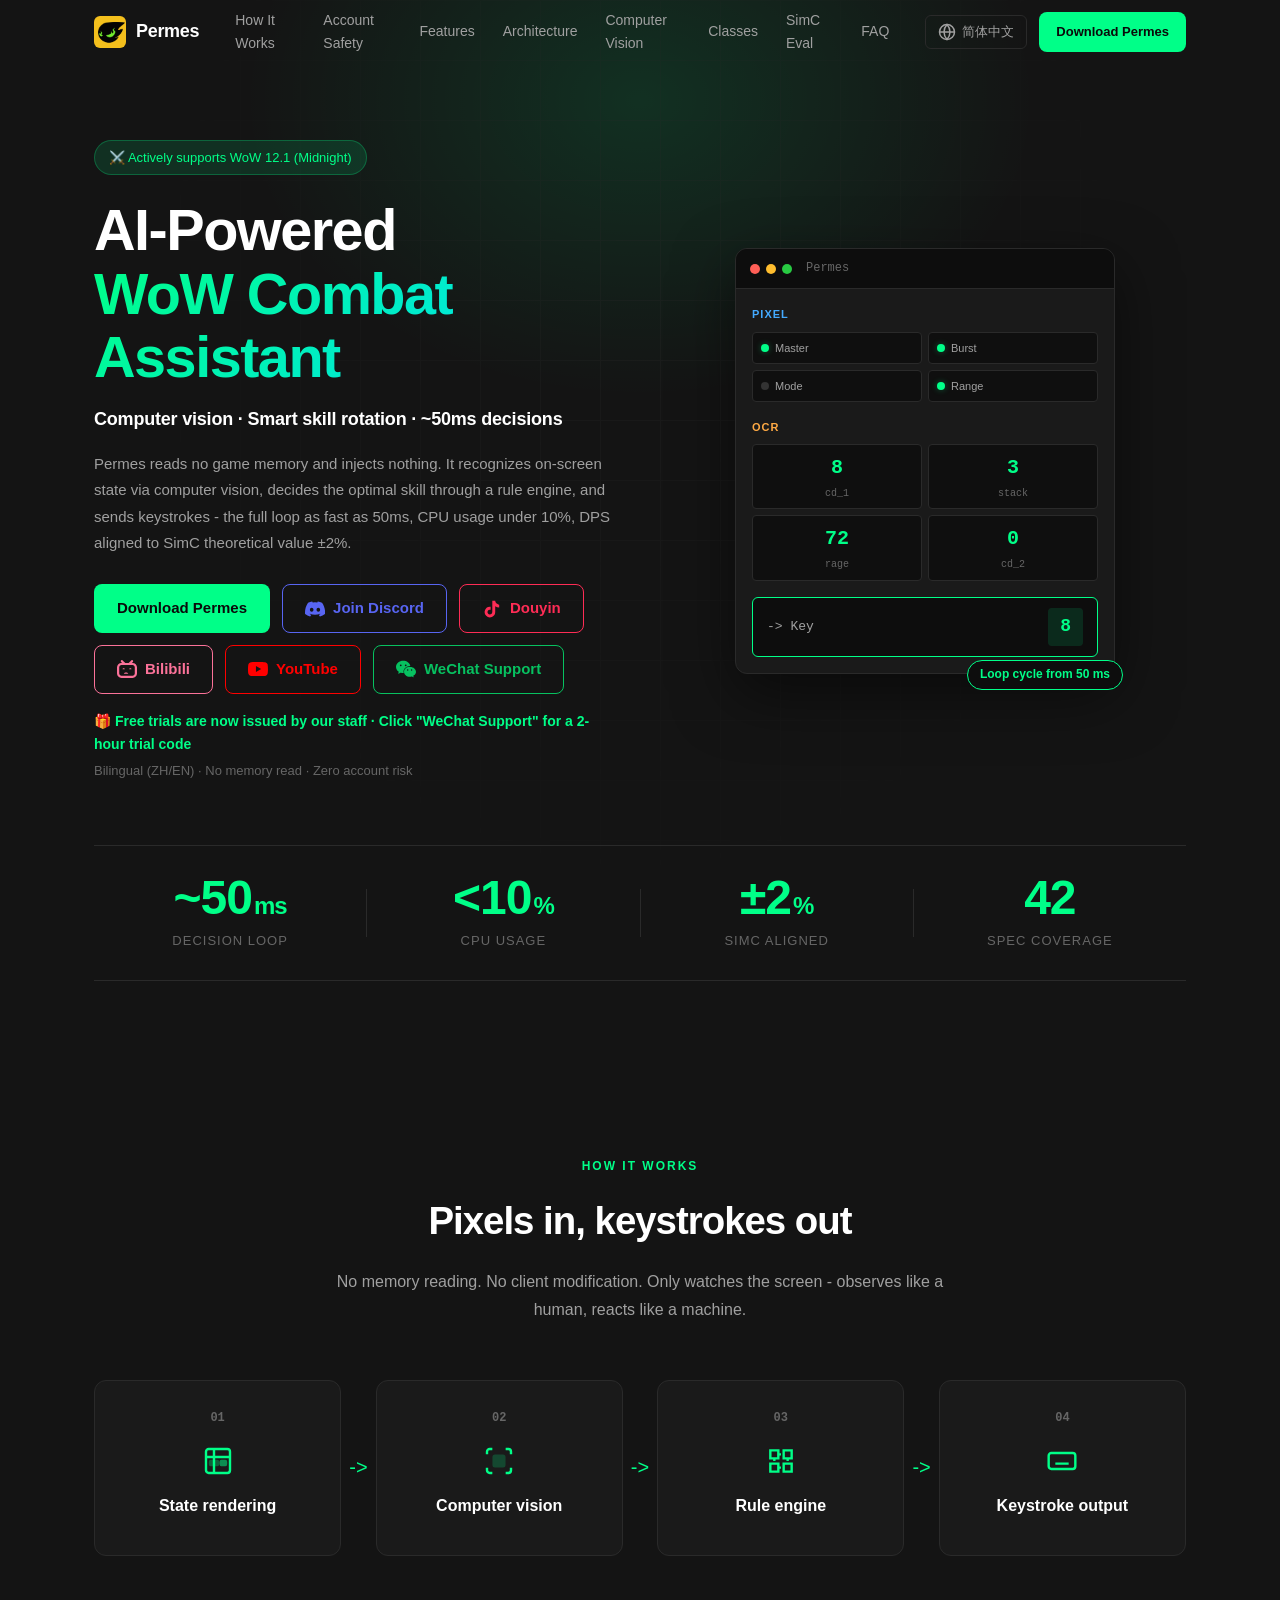
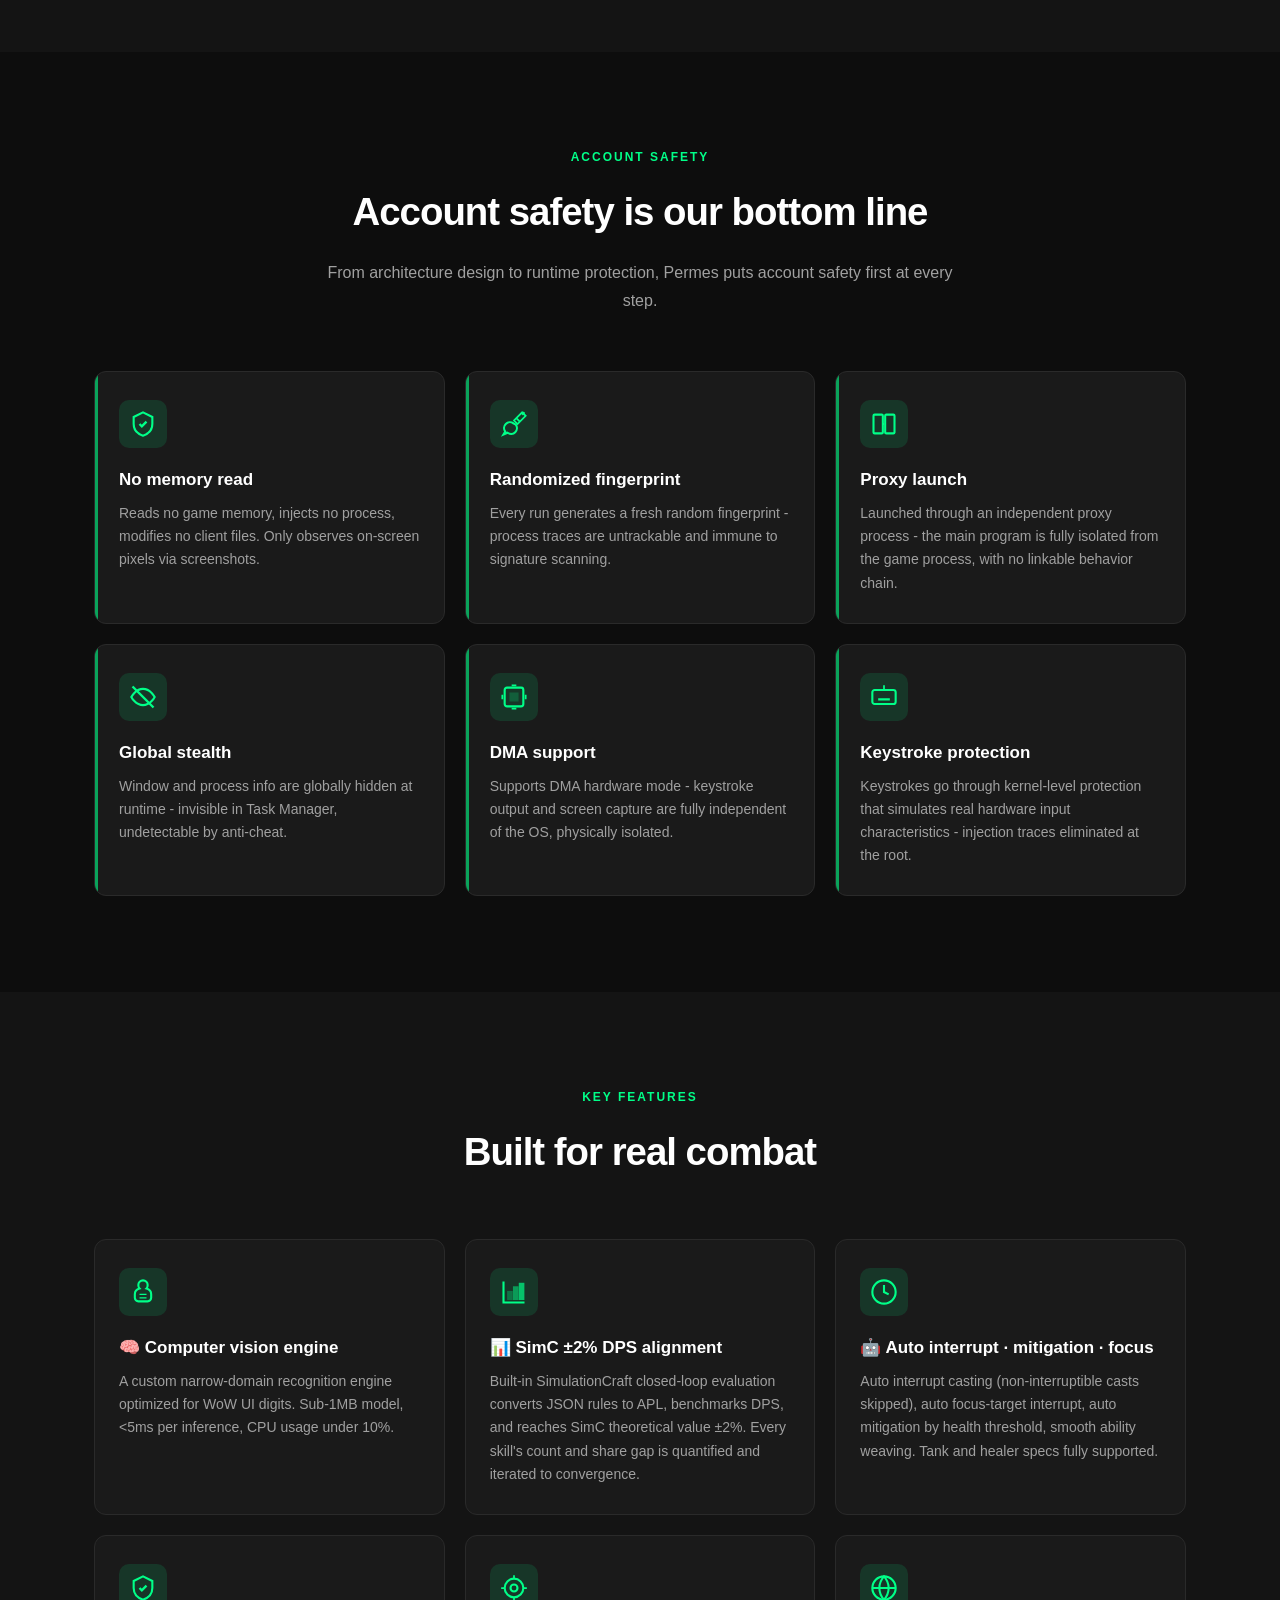
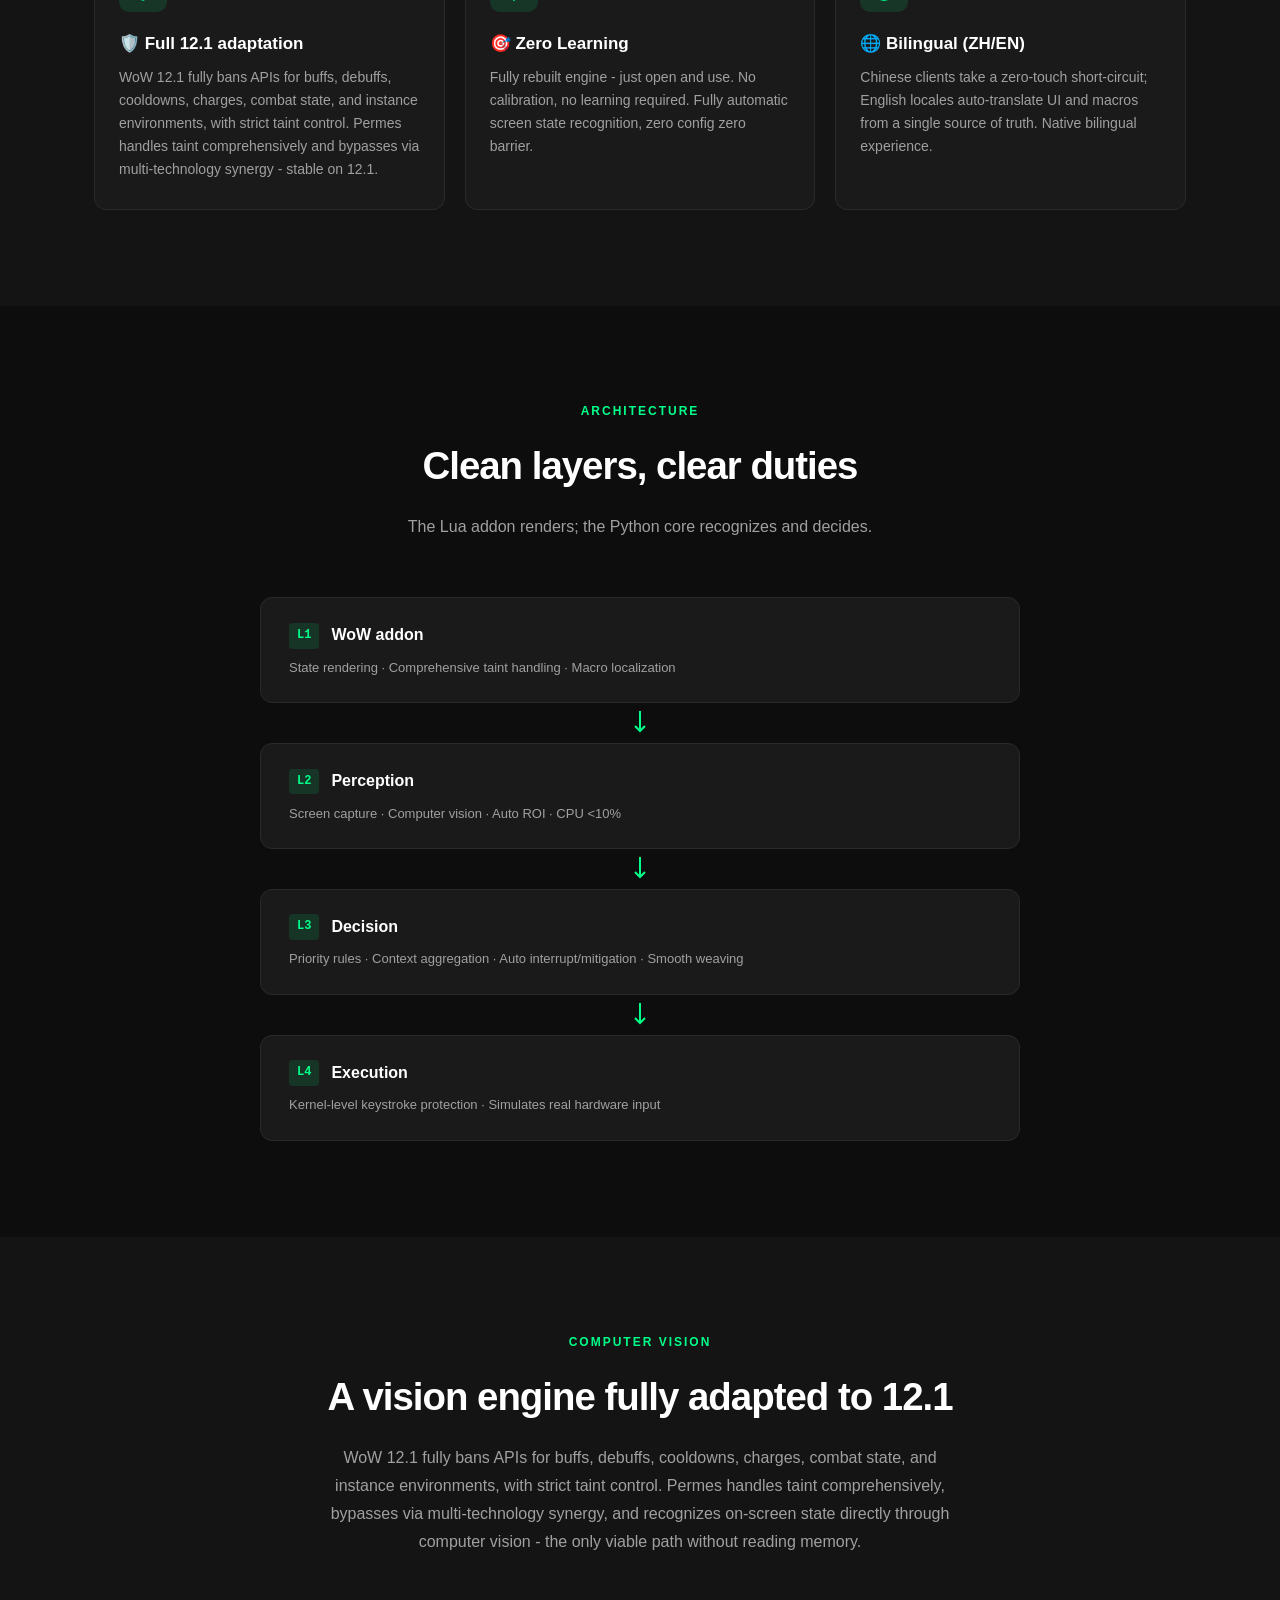
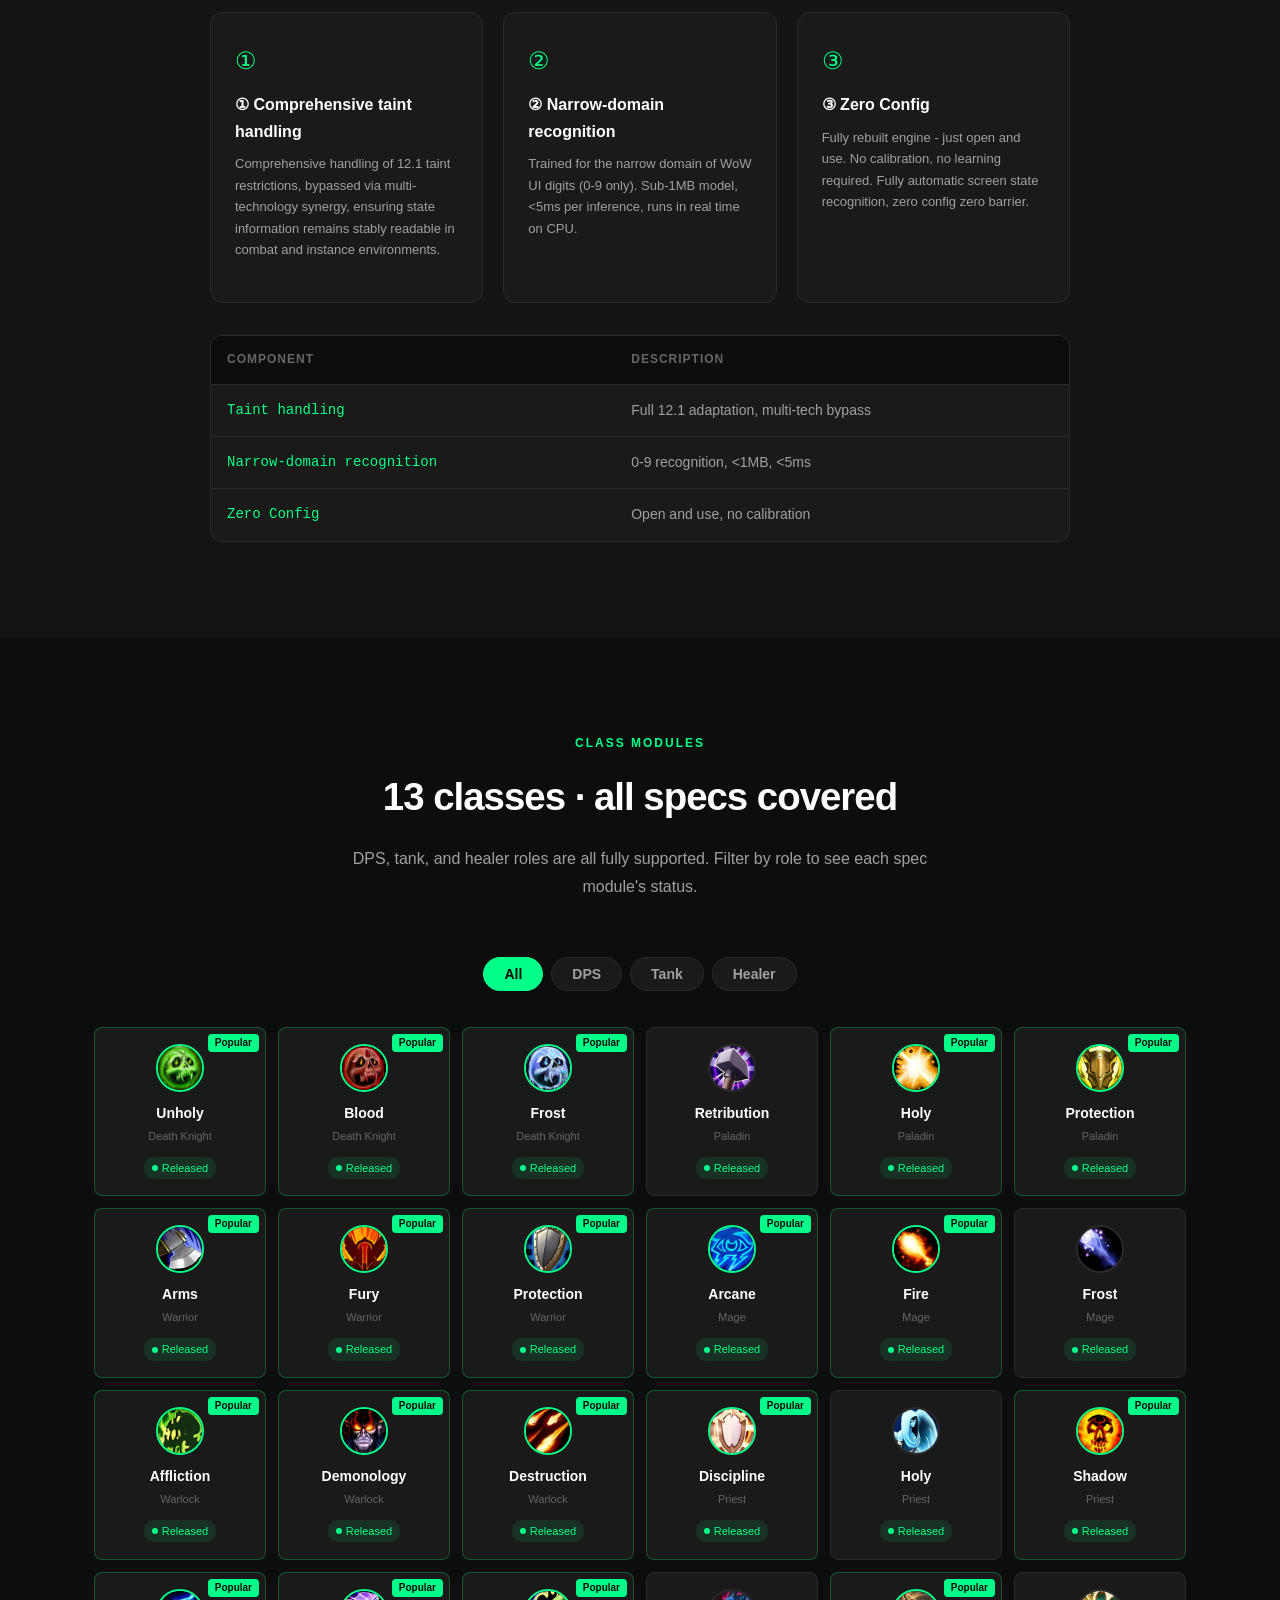
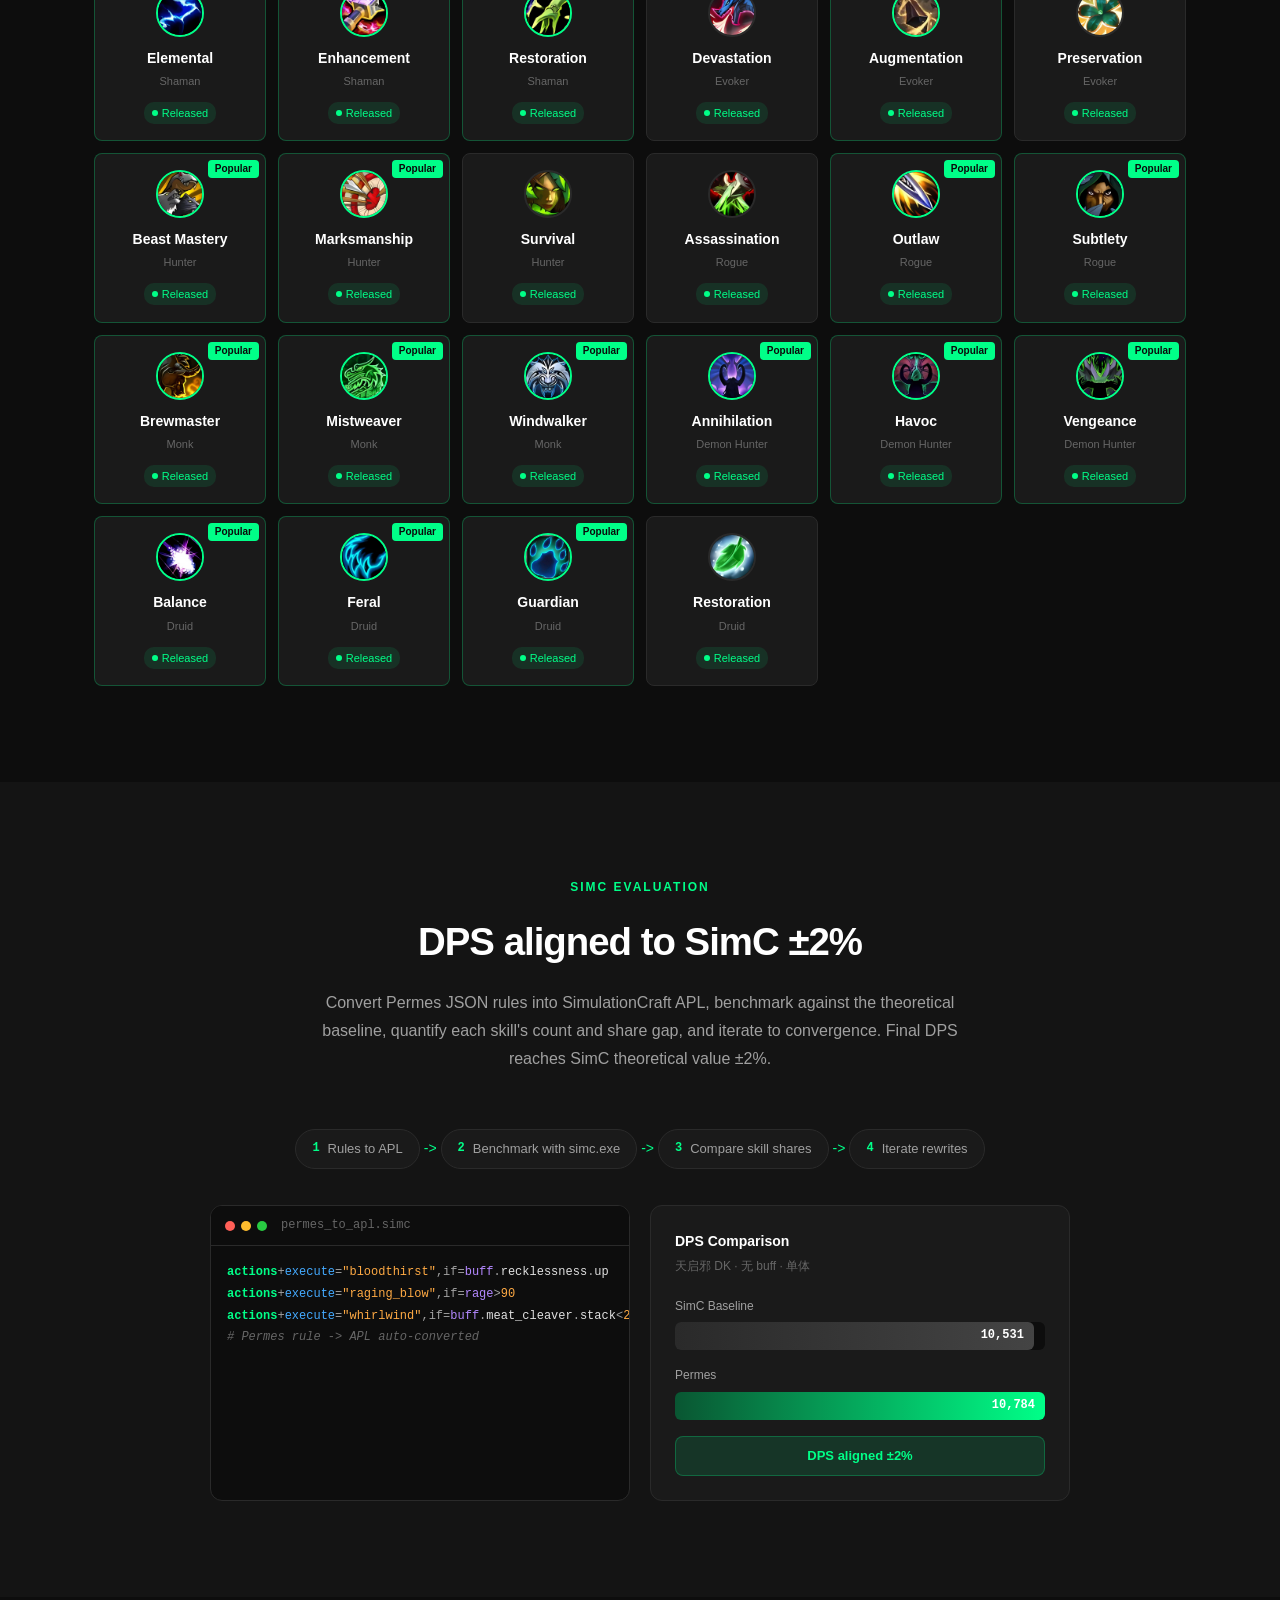
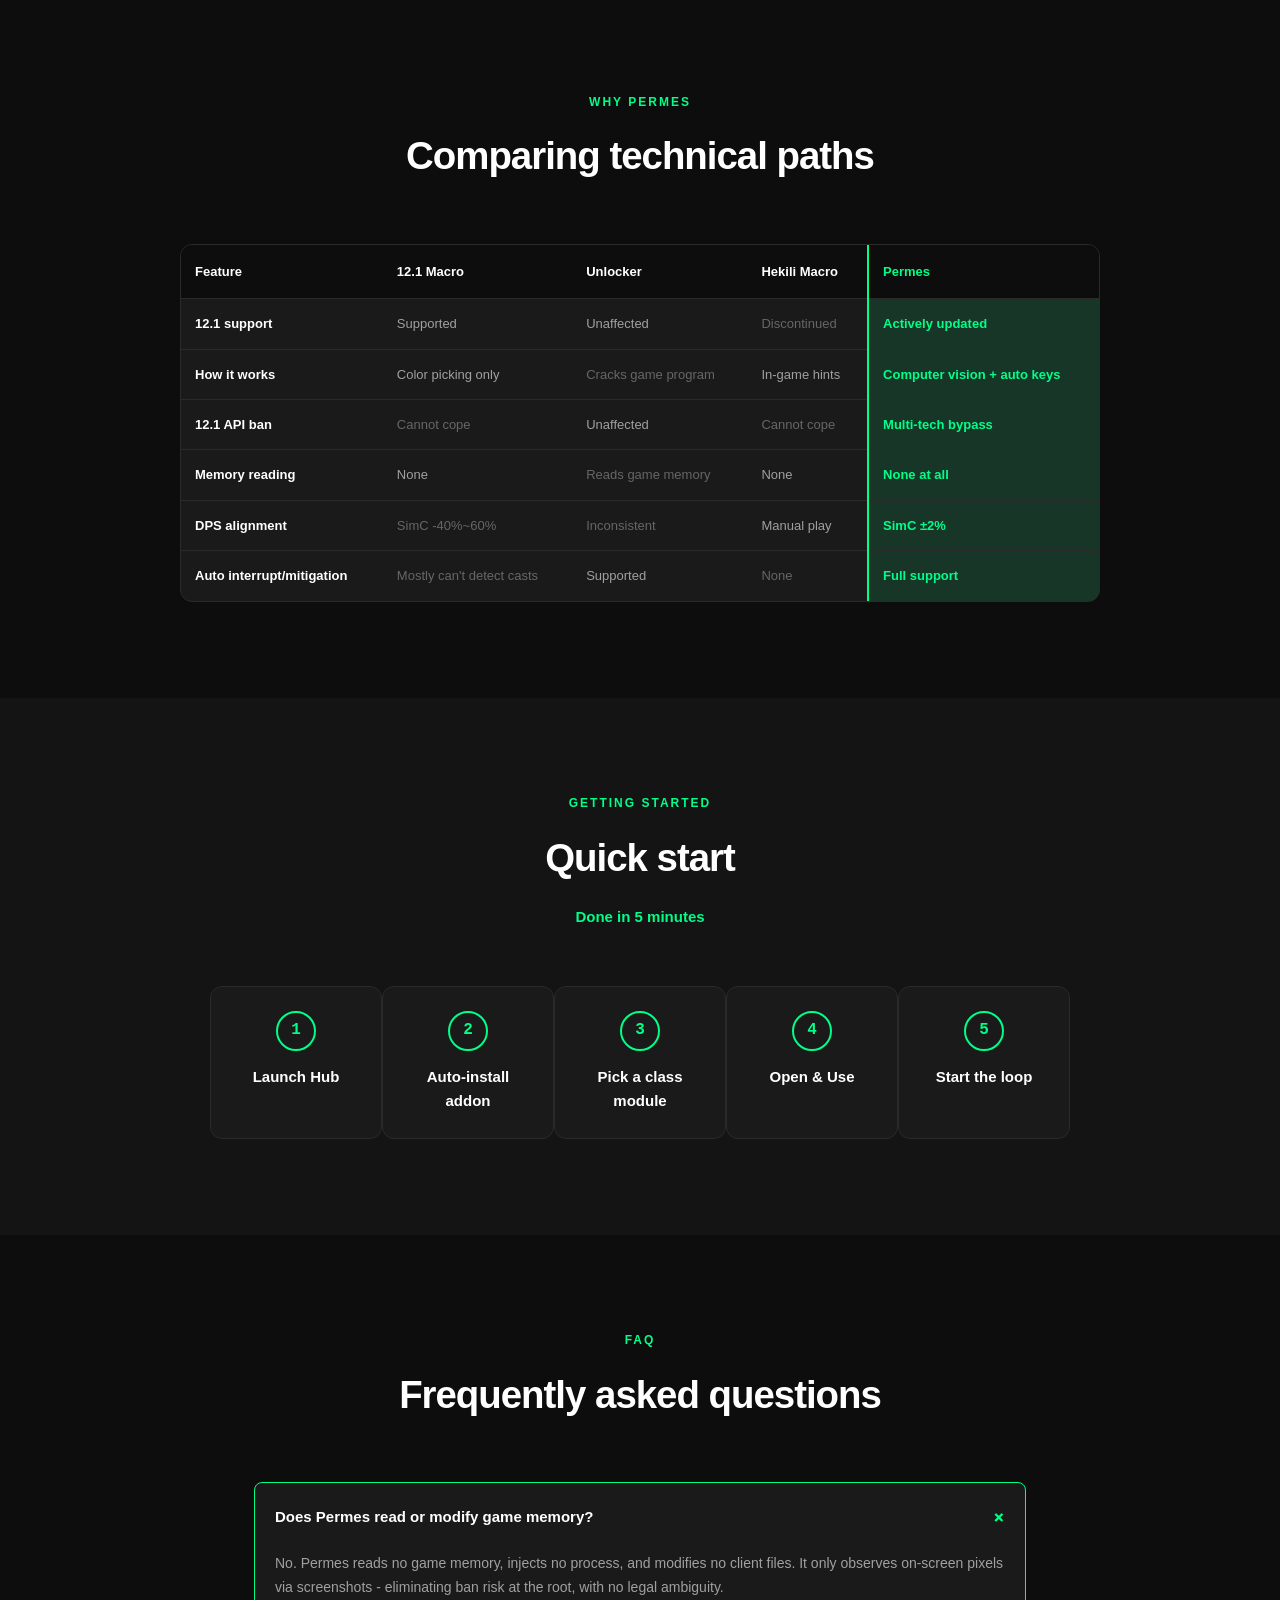
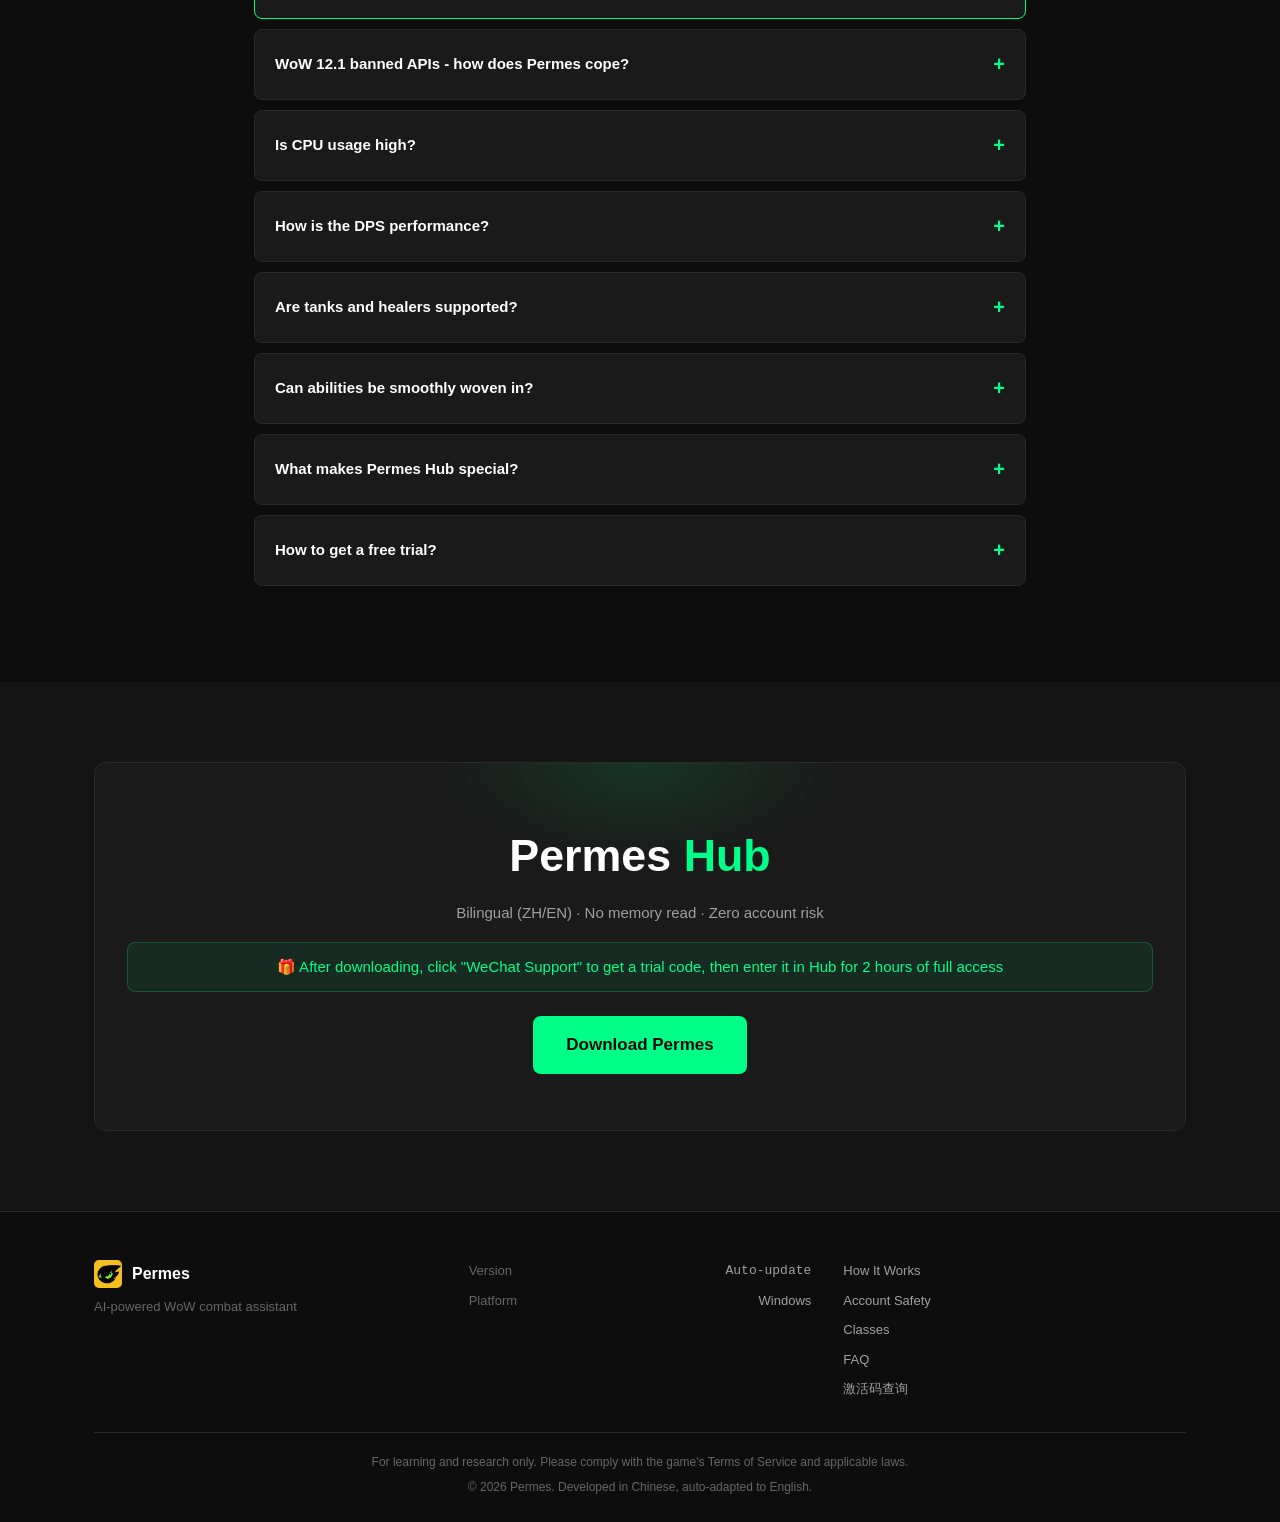
==== commit eafe2dc5: "新增激活码正版查询页 verify.html——直连官方 /api/v1/license/self-check 实时验证；首页页脚加入口；盗版渠道购买的假码可即时识破" ====
--- a/index.html
+++ b/index.html
@@ -772,6 +772,7 @@
           <a href="#safety" data-i18n="nav.safety">账号安全</a>
           <a href="#modules" data-i18n="nav.modules">职业模块</a>
           <a href="#faq" data-i18n="nav.faq">常见问题</a>
+          <a href="verify.html">激活码查询</a>
         </div>
       </div>
     </div>
